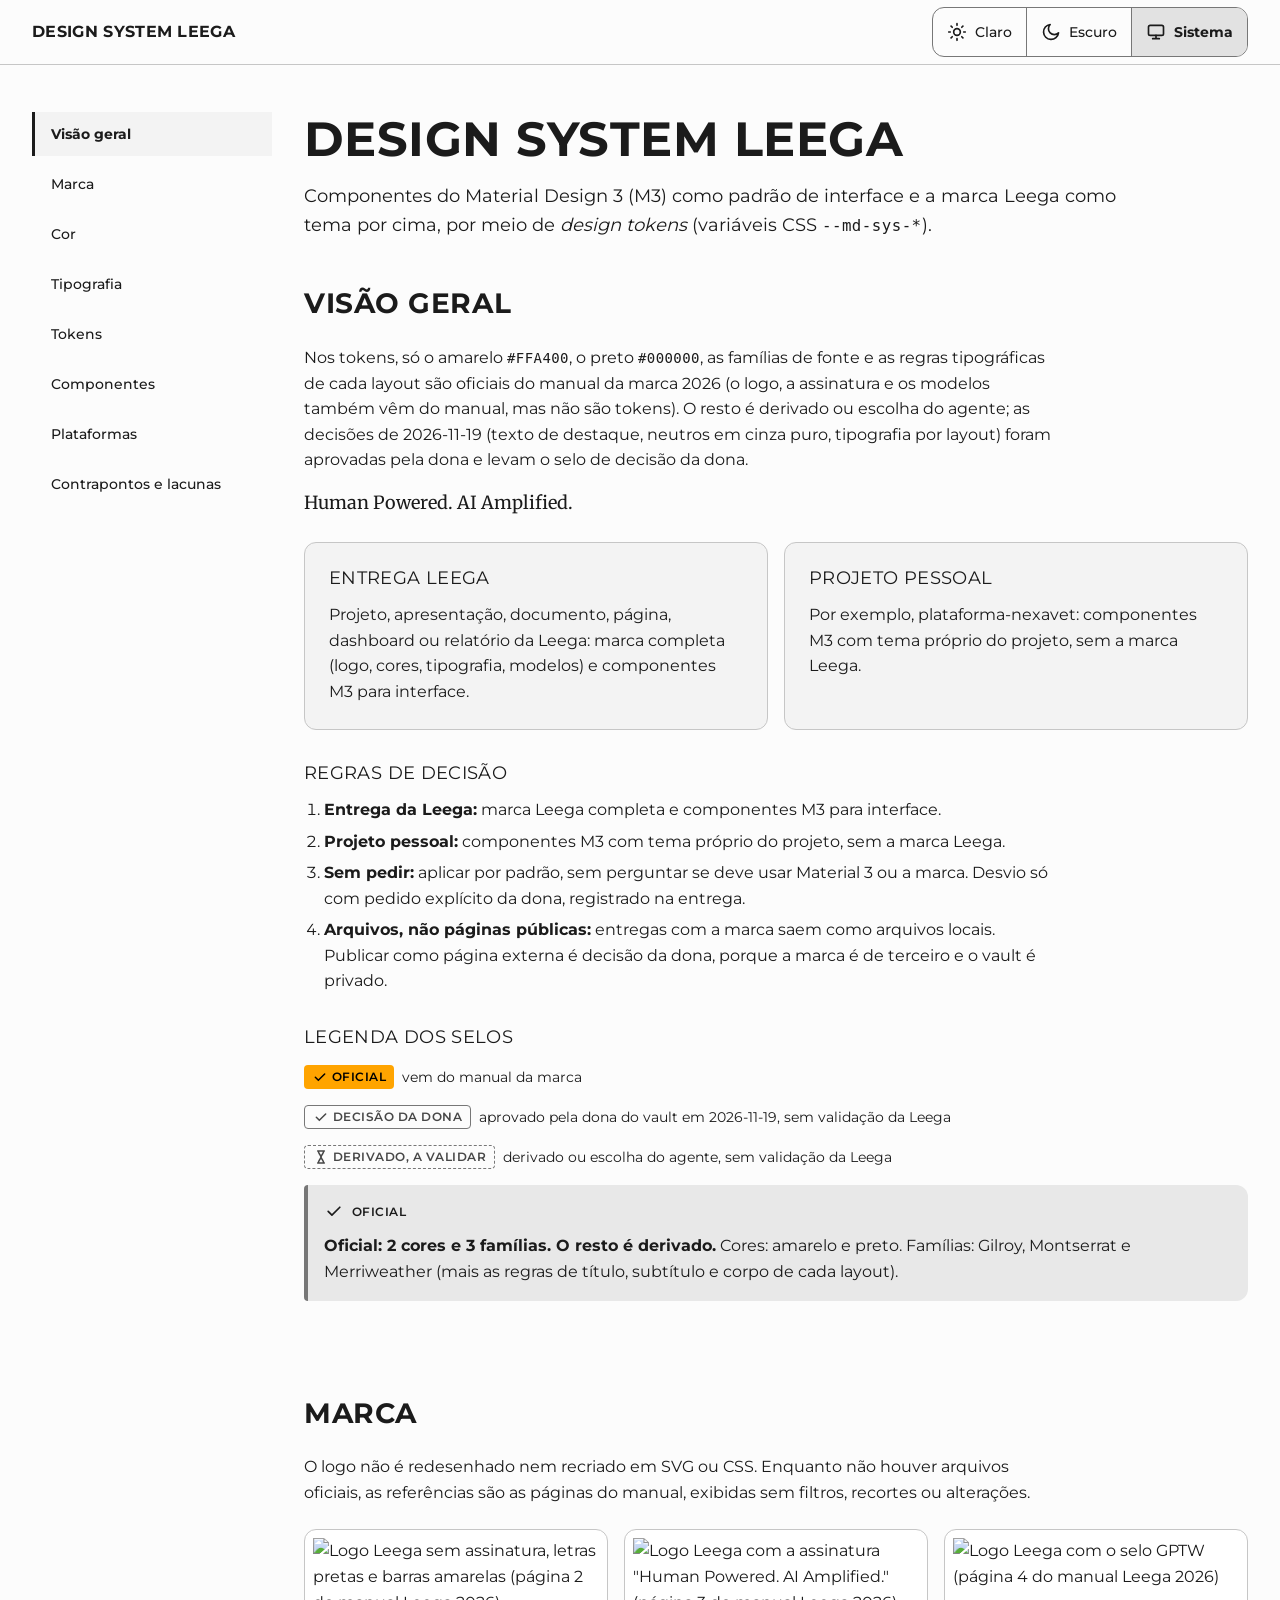
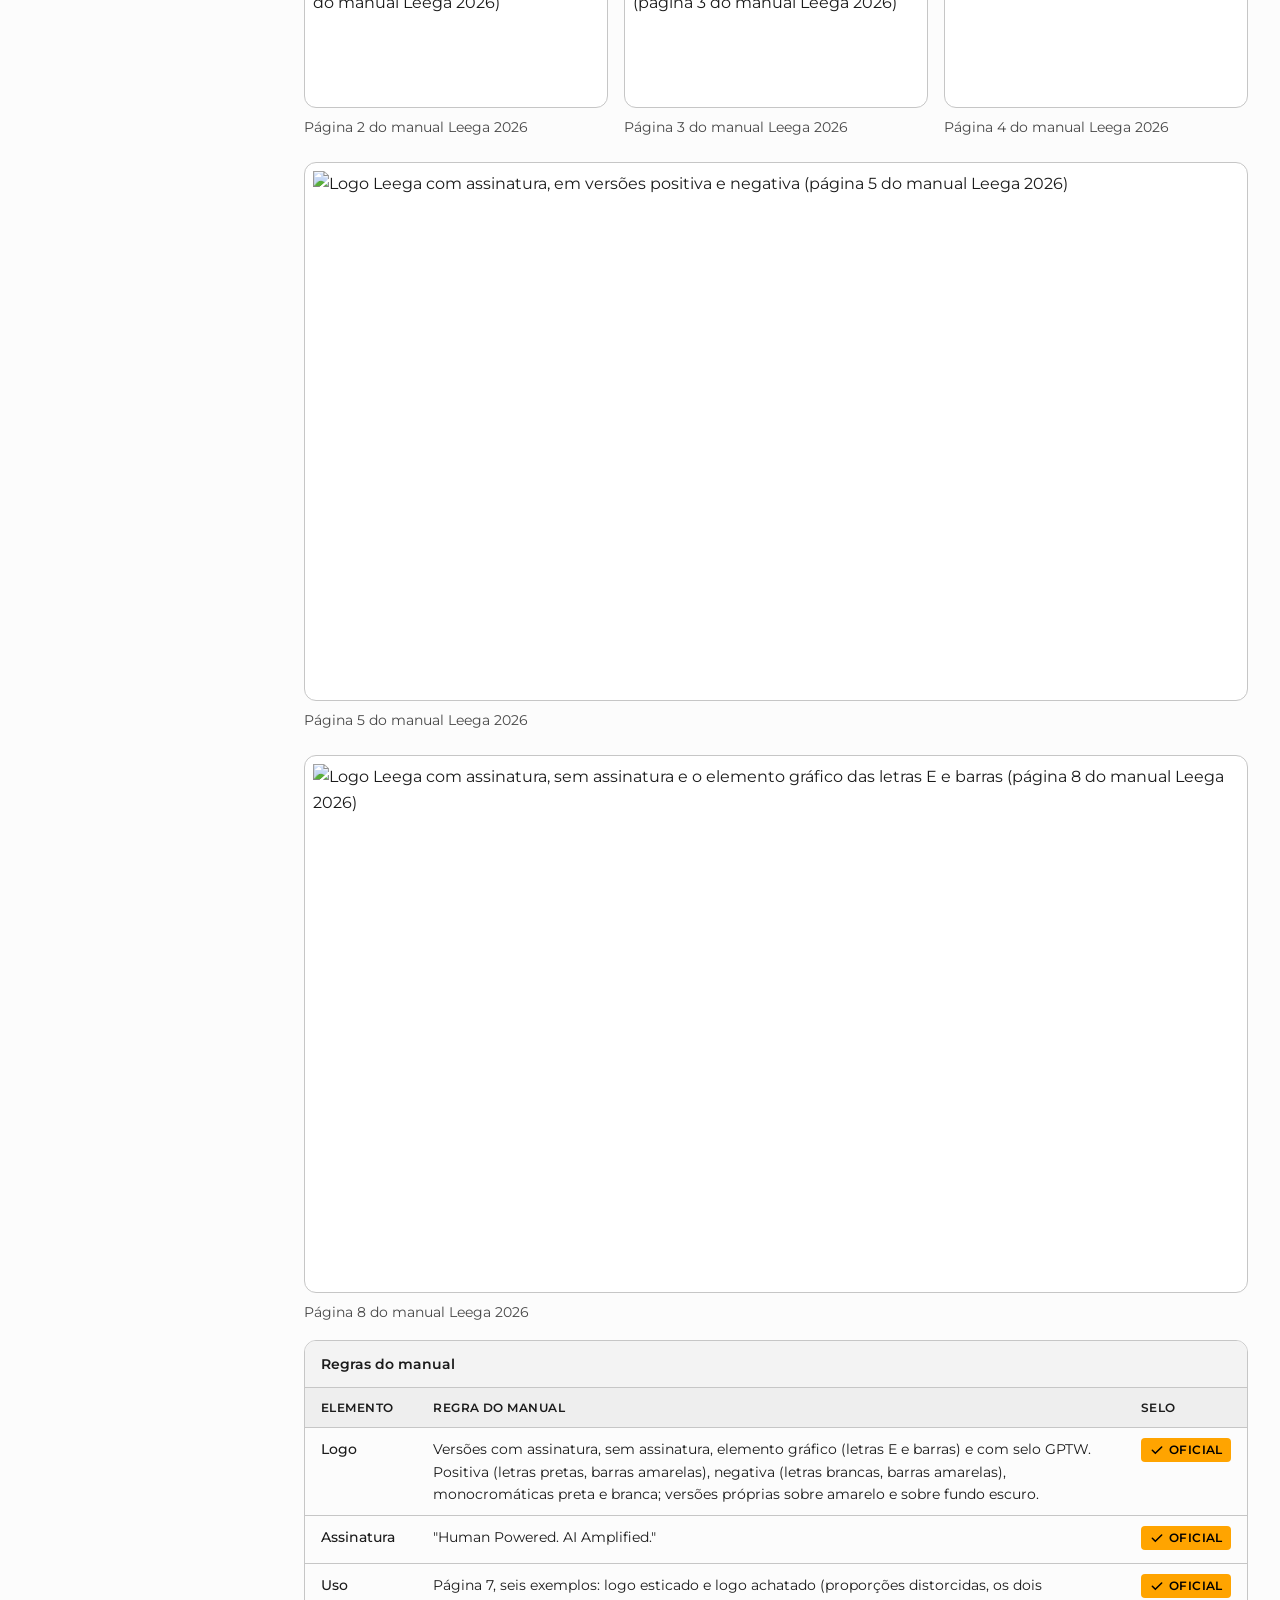
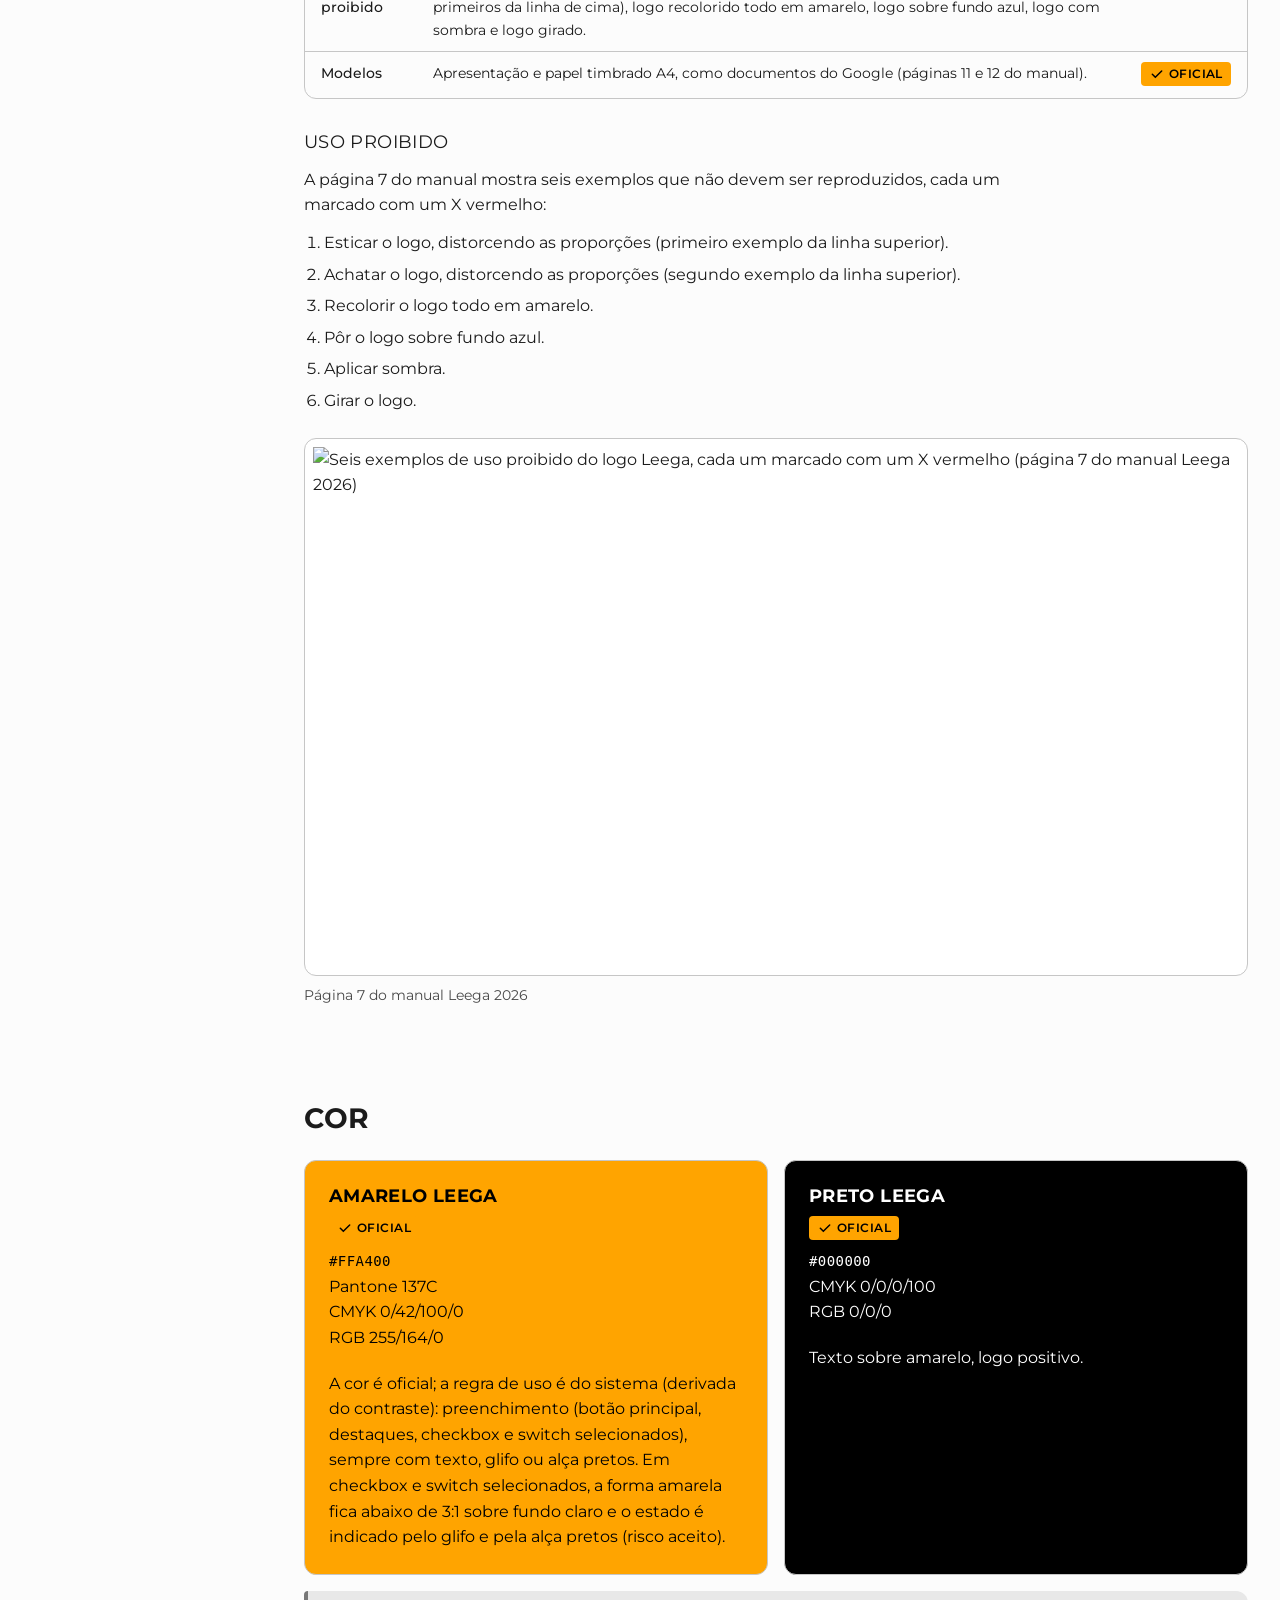
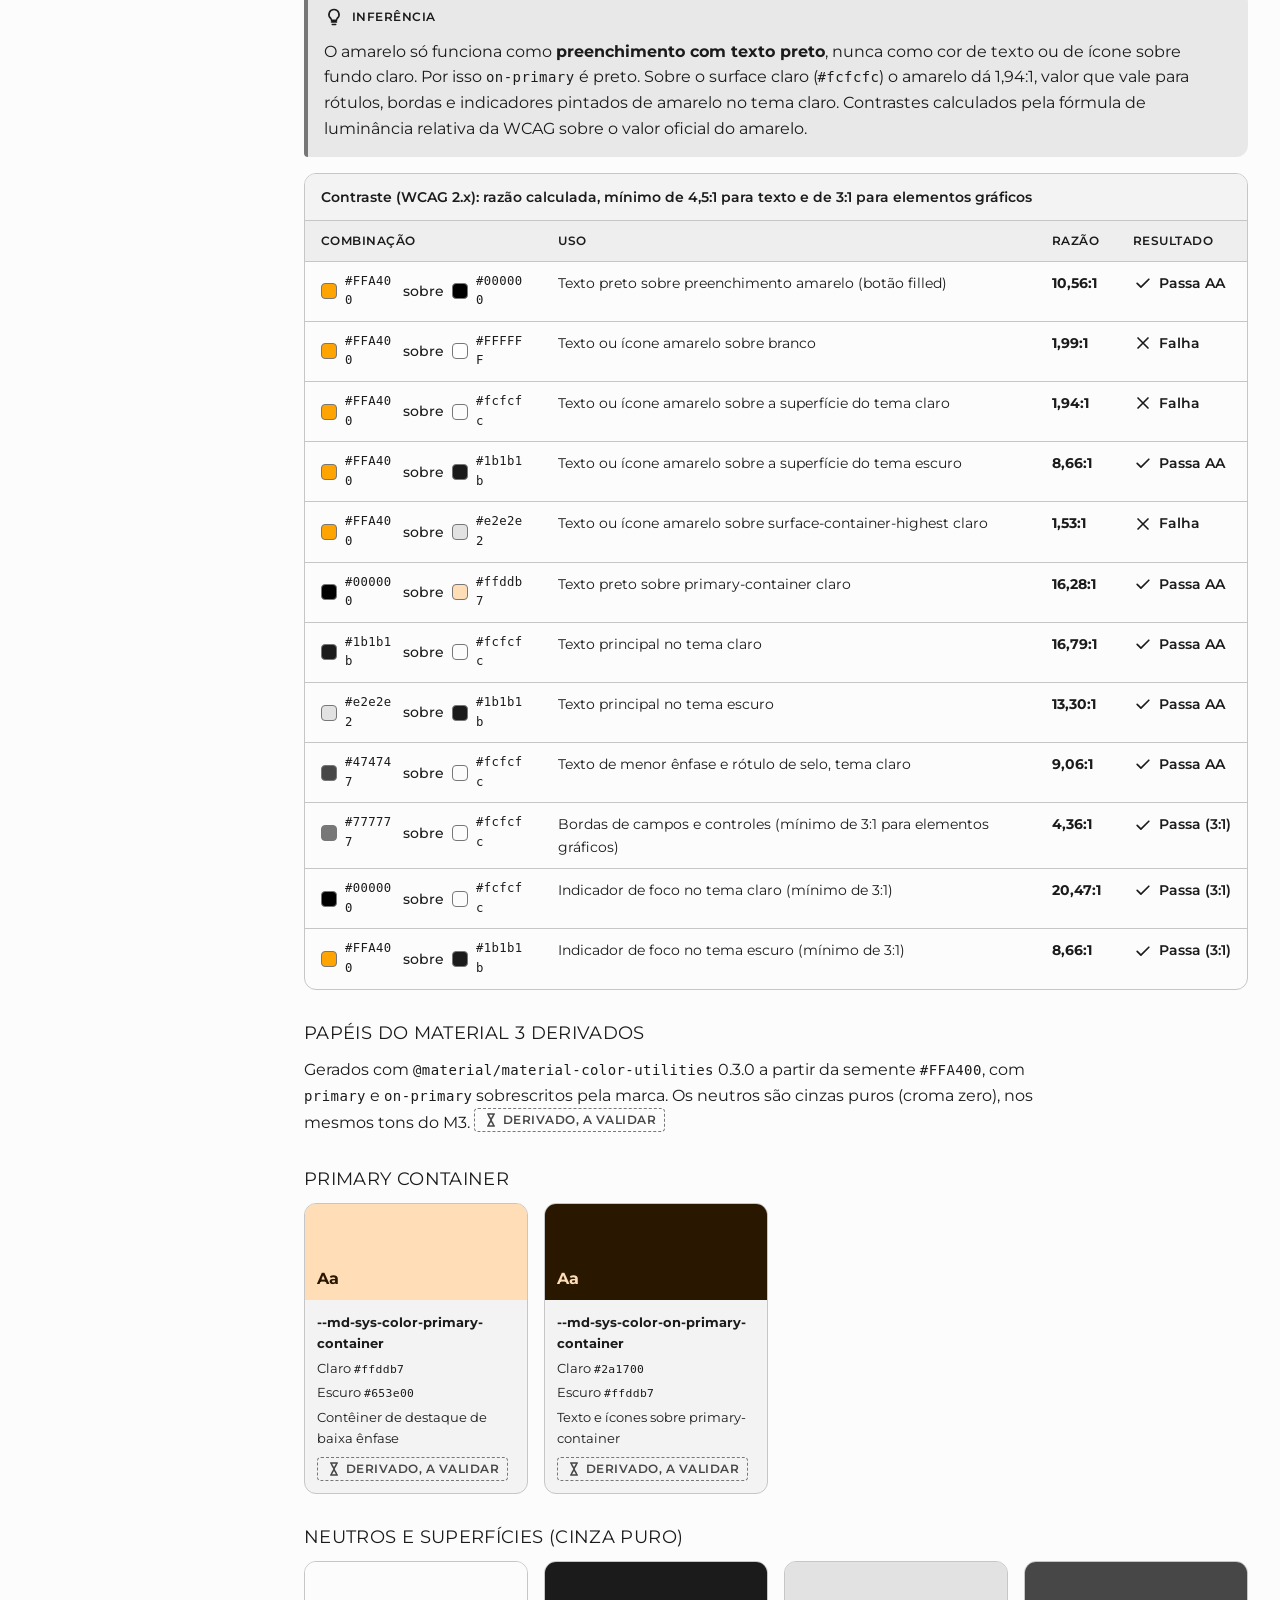
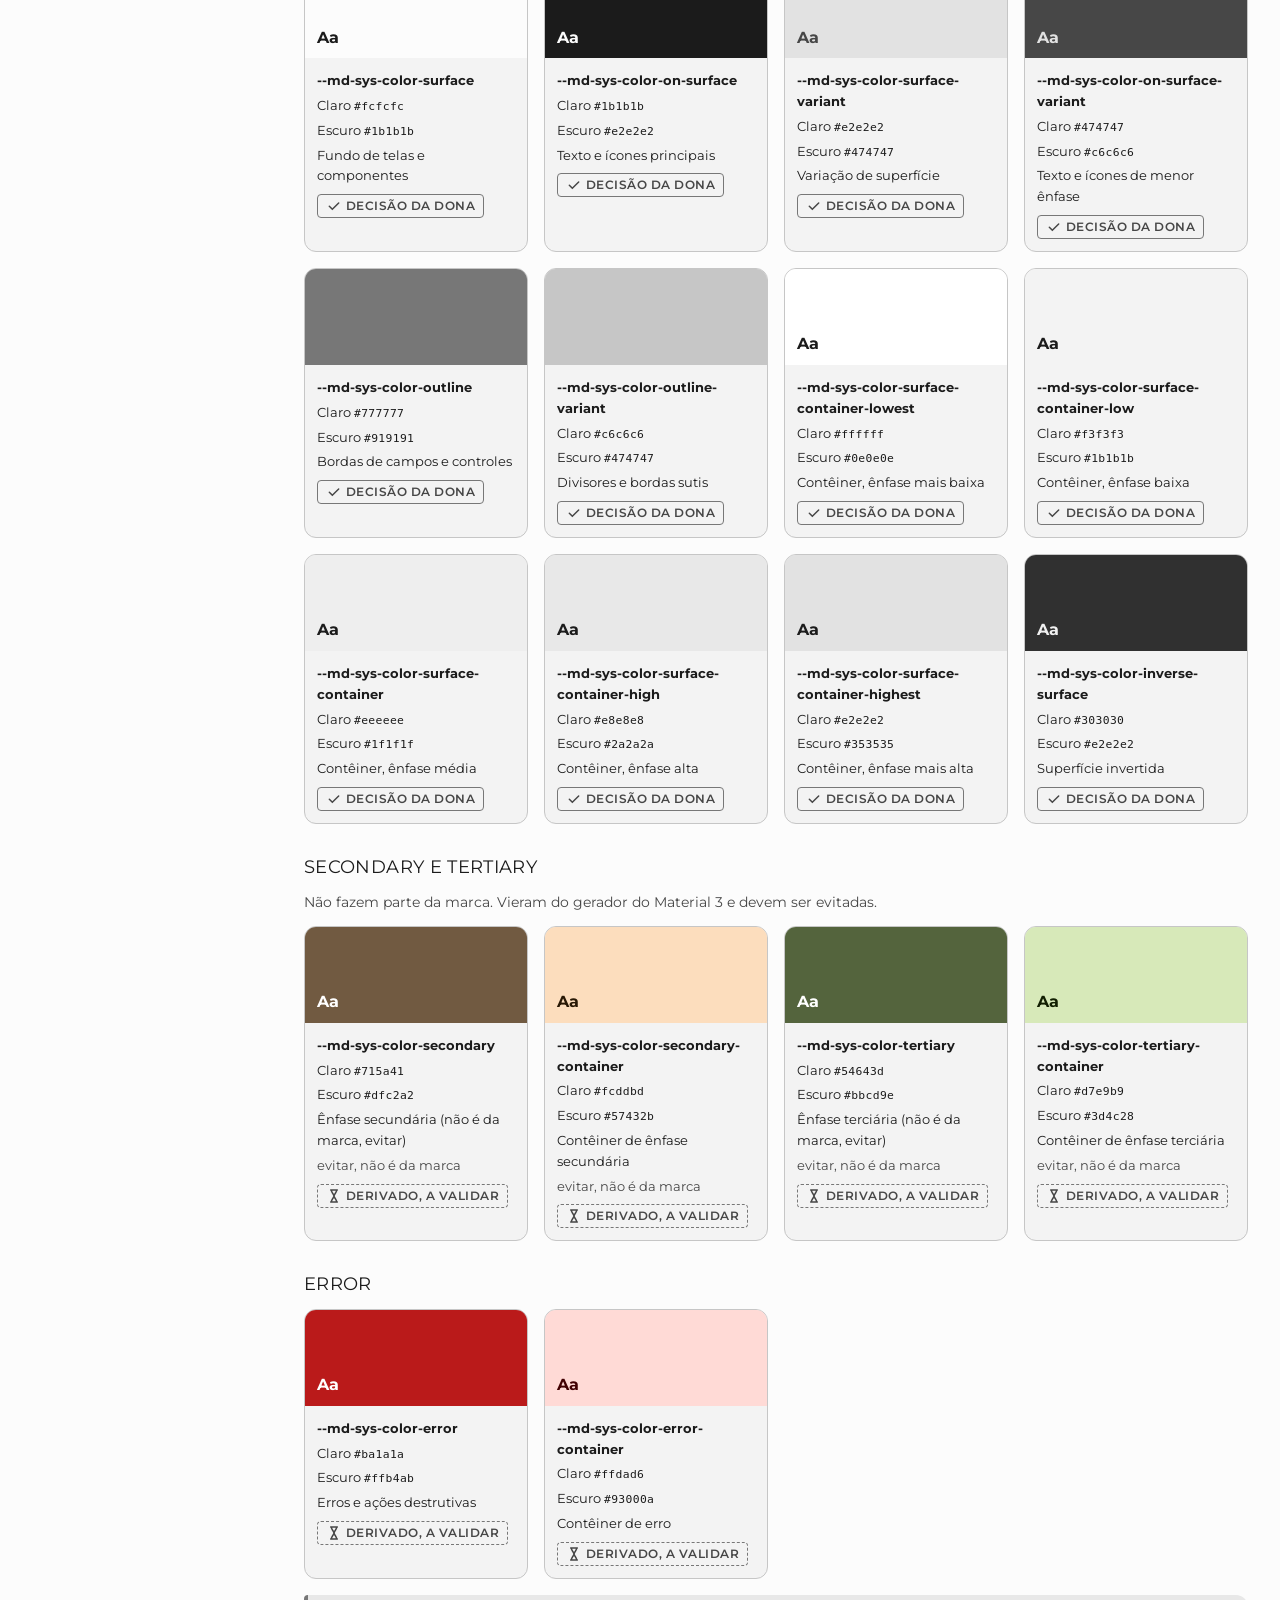
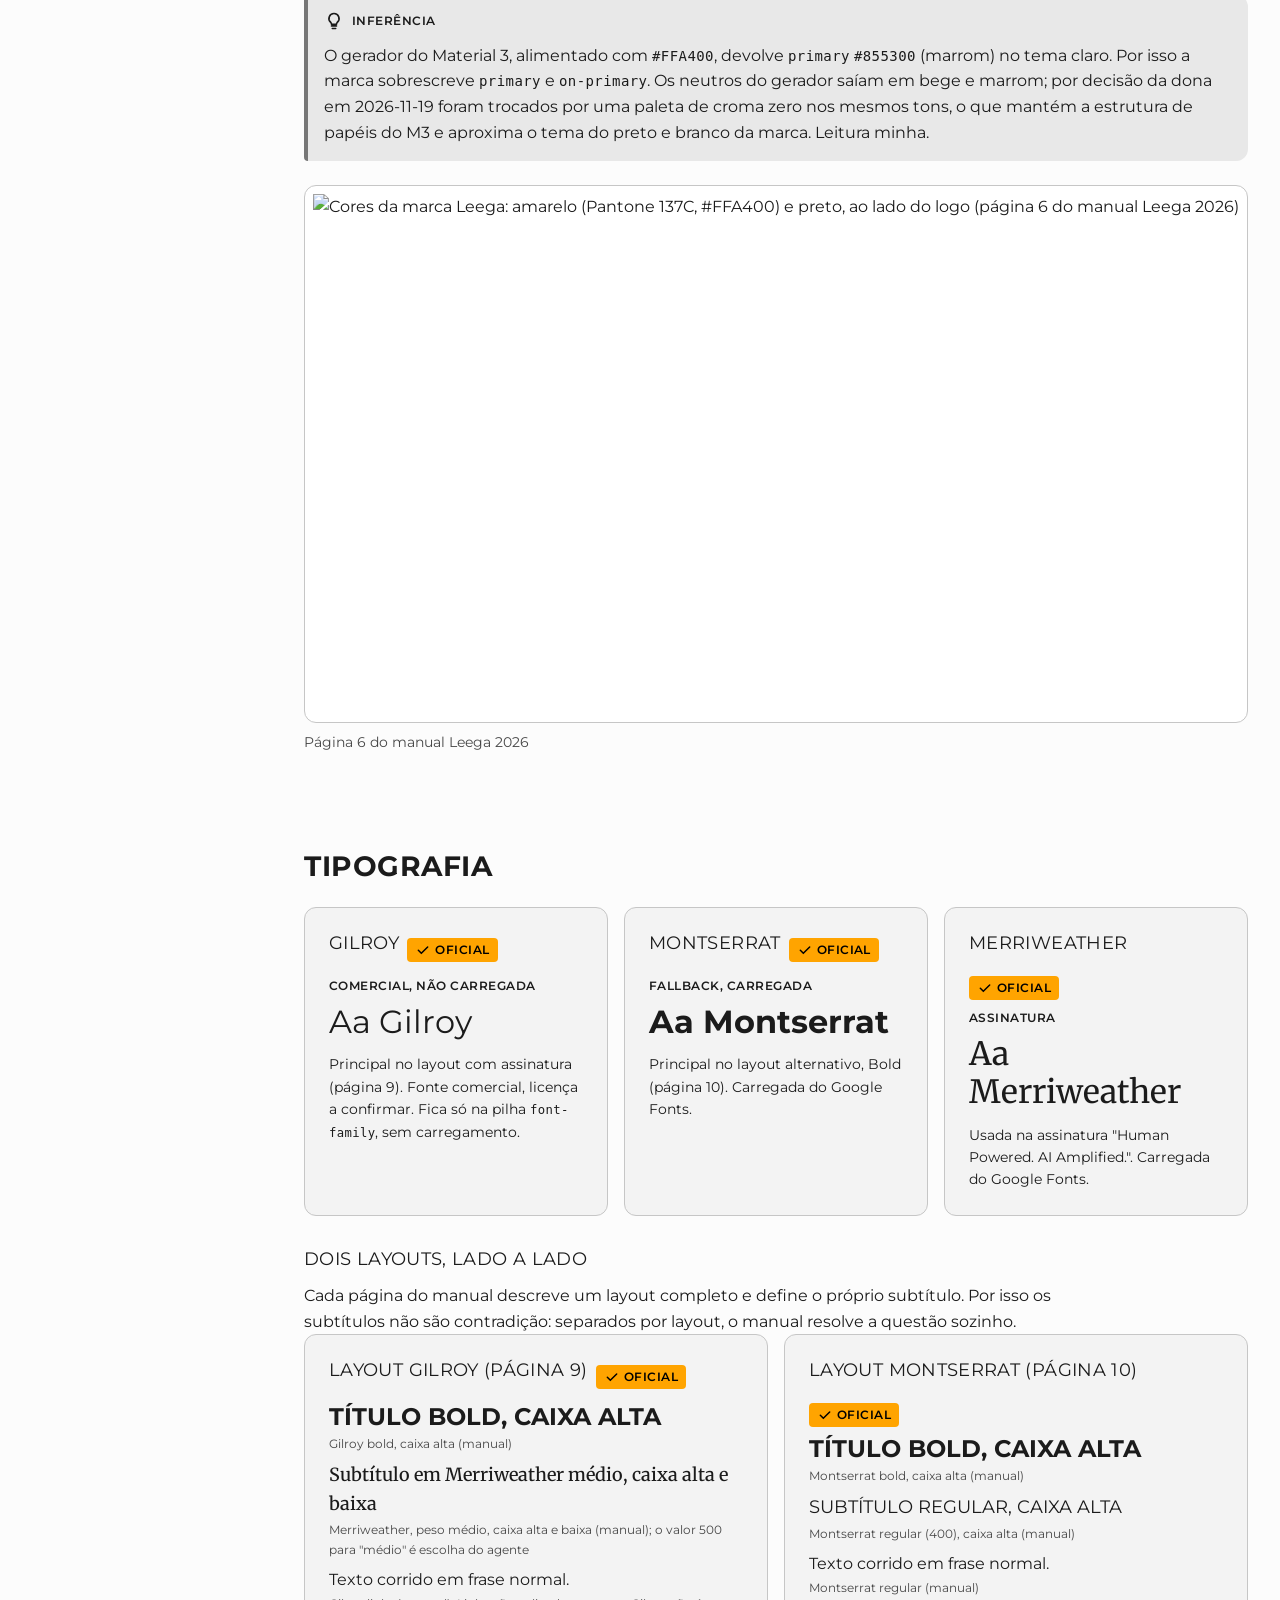
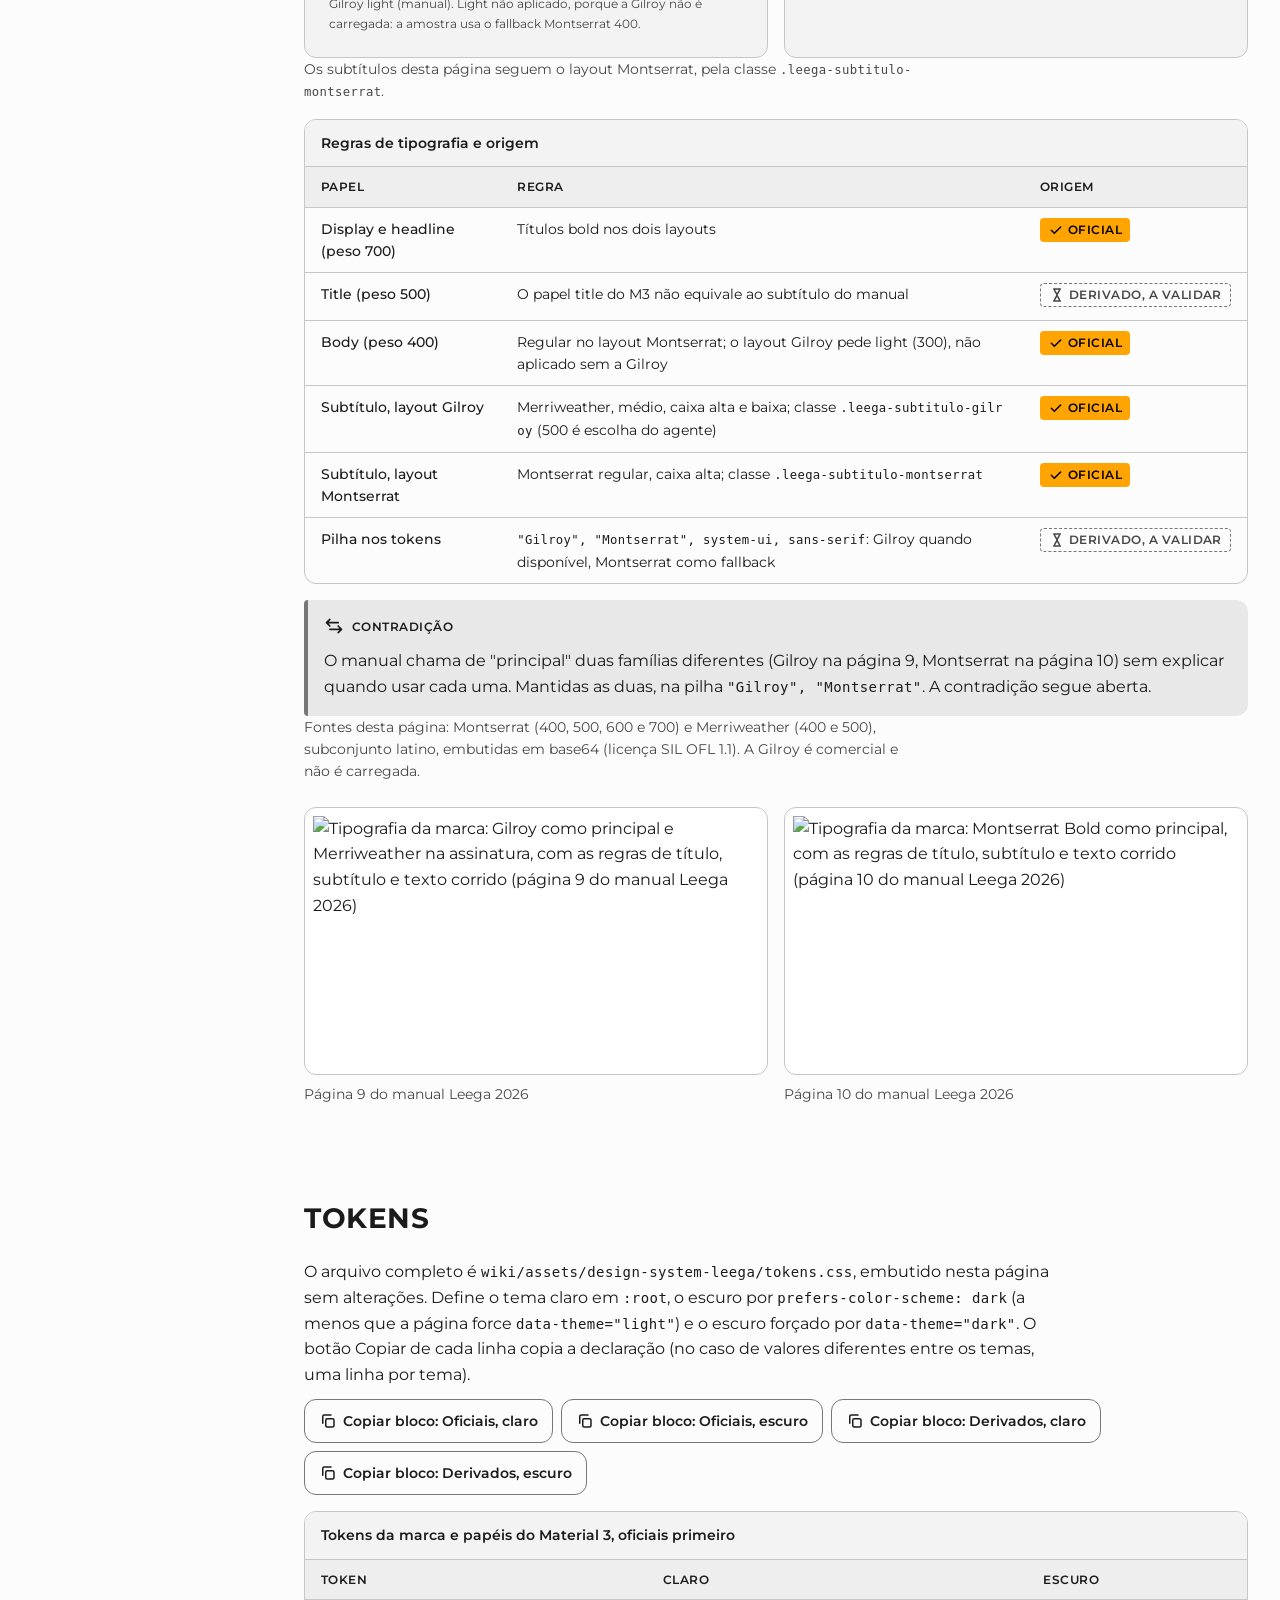
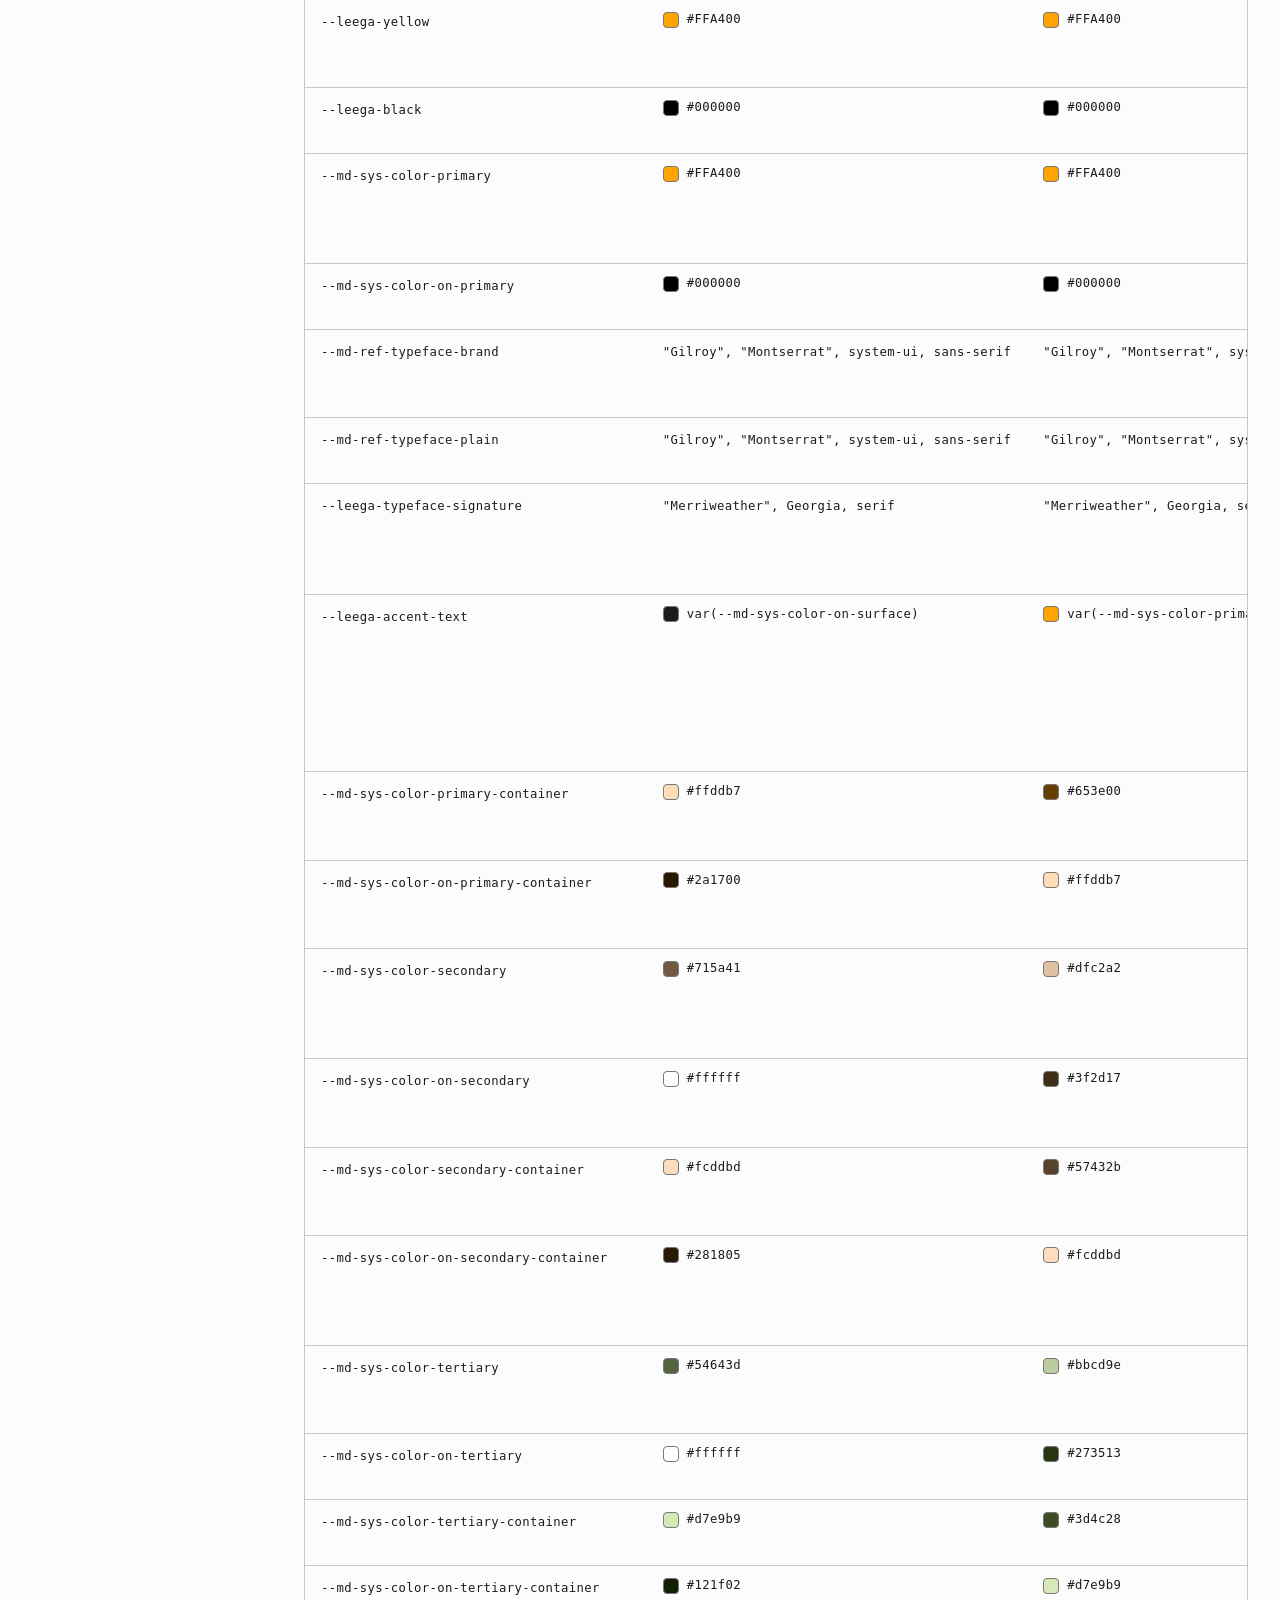
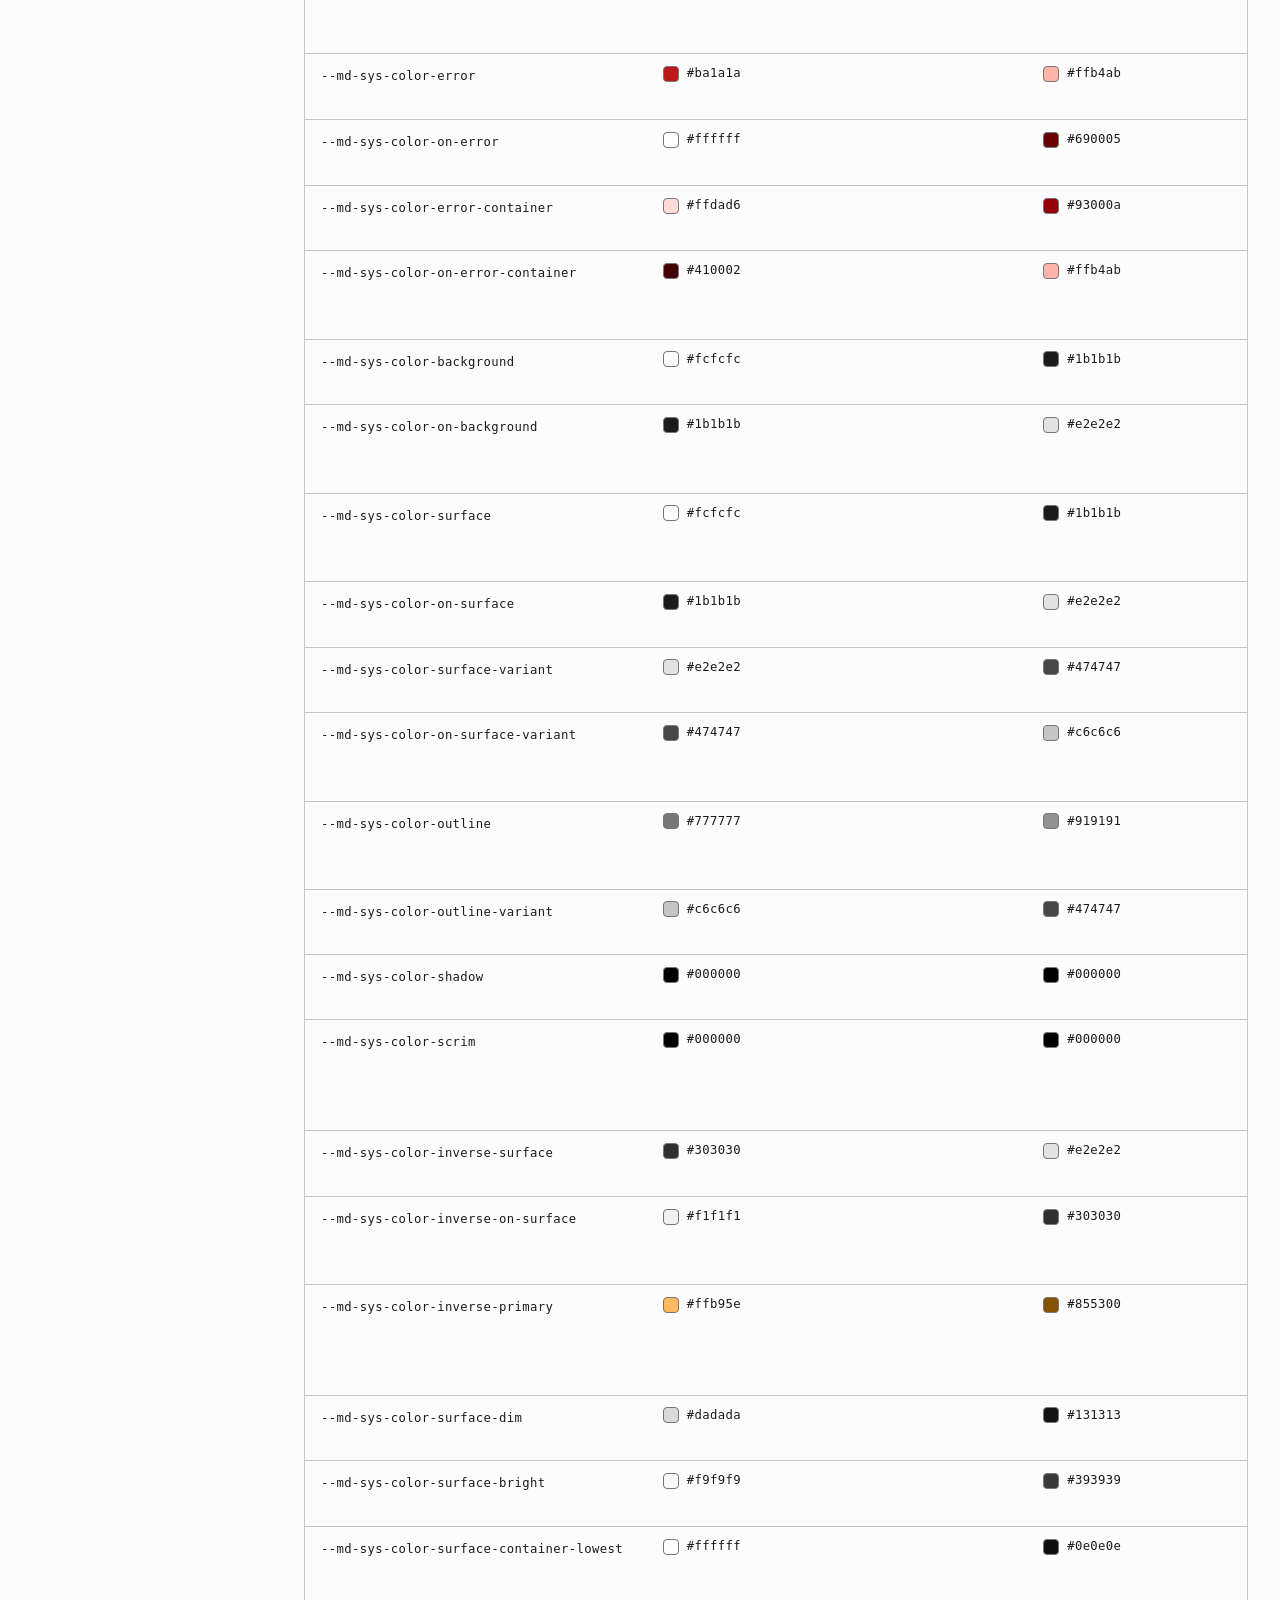
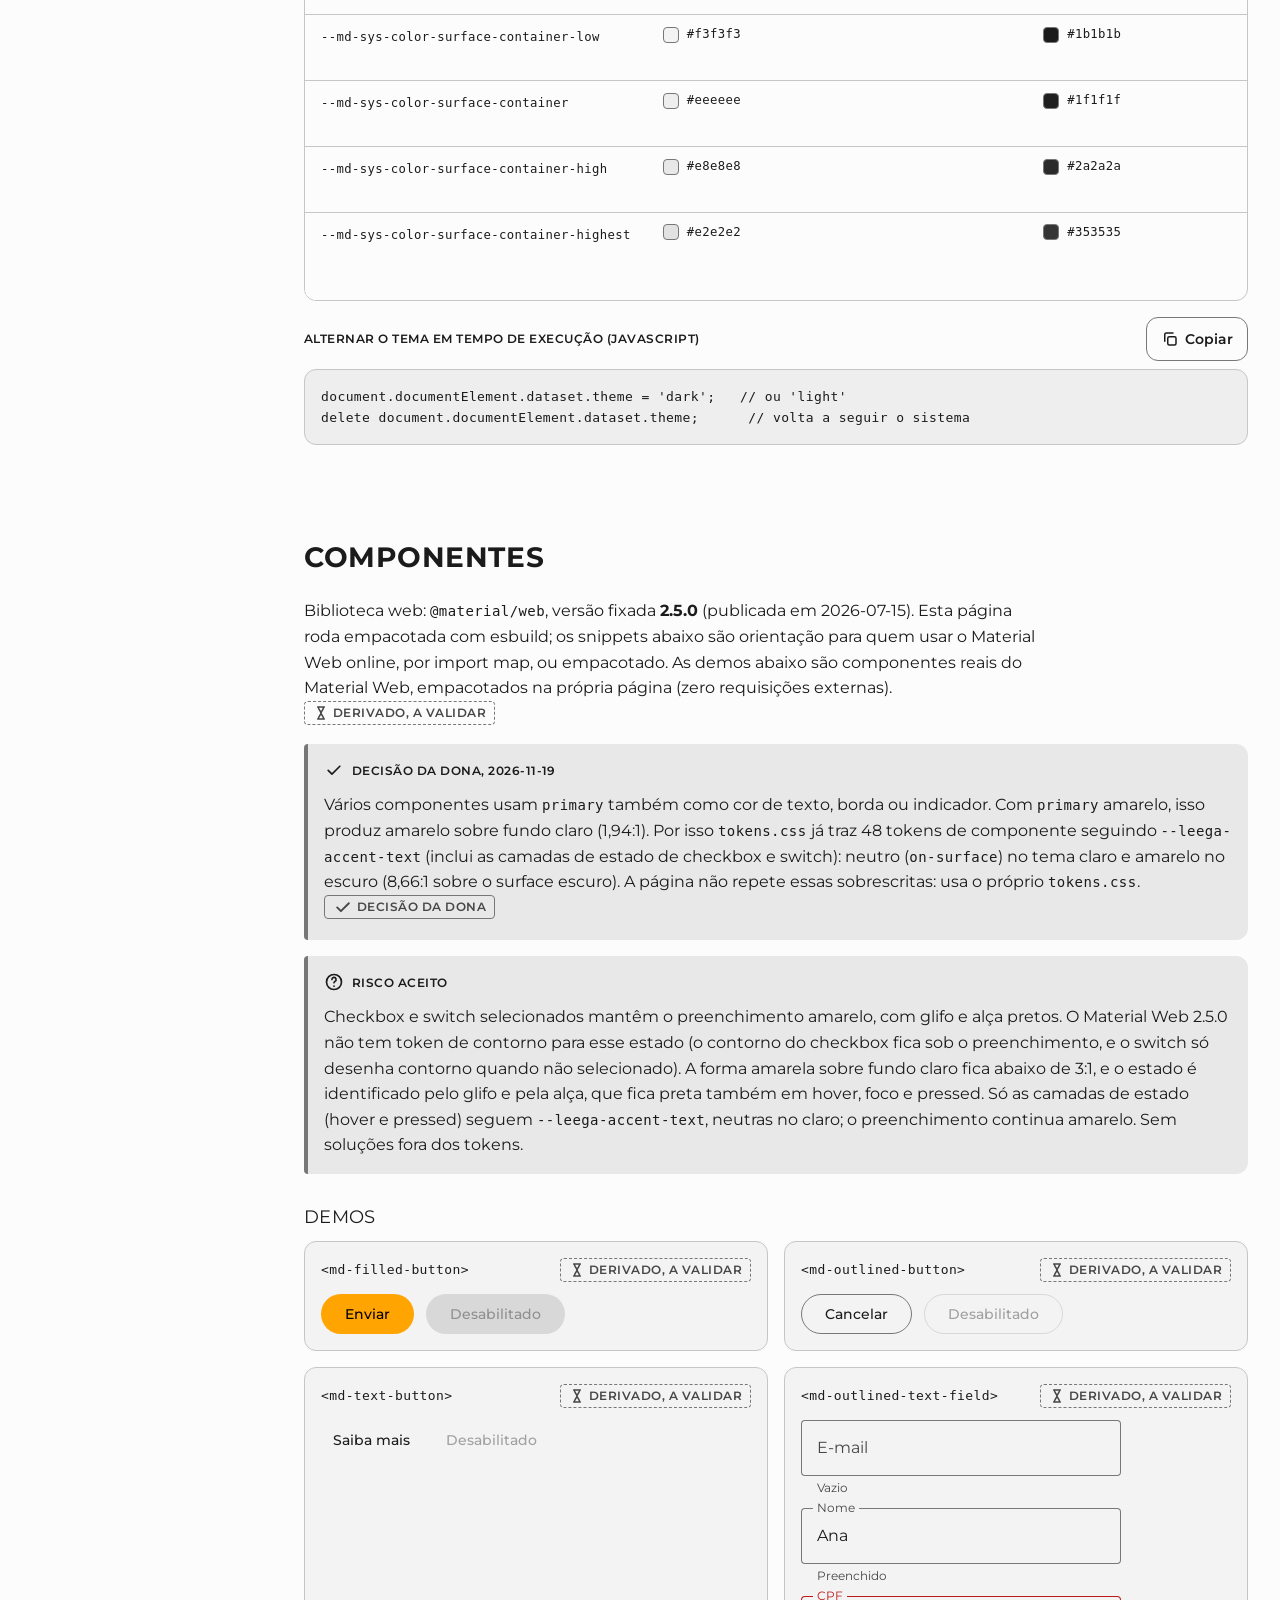
==== artefatos/design-system-leega/index.html @ 7aab1288 "publicar: design-system-leega 2026.11.19 Co-Authored-By: Claude Opus 5.5 <noreply@anthropic.com>" ====
<!doctype html>
<html lang="pt-BR">
<head>
<meta charset="utf-8">
<meta name="viewport" content="width=device-width, initial-scale=1">
<meta name="color-scheme" content="light dark">
<meta name="robots" content="noindex">
<title>Design system Leega</title>
<meta name="description" content="Marca Leega (manual 2026) como tema sobre componentes Material Design 3 via Material Web: regras, cores, tipografia, tokens e componentes.">
<script>
  document.documentElement.classList.add('js');
  try { var t = localStorage.getItem('leega-theme'); if (t === 'light' || t === 'dark') document.documentElement.setAttribute('data-theme', t); } catch (e) {}
</script>
<!--
  Página 100% offline: sem requisições externas. Componentes: @material/web 2.5.0 (Apache-2.0) e lit 3.3.3 (BSD-3-Clause), empacotados com esbuild 0.28.2.
  Fontes embutidas (subconjunto latino, woff2), licença SIL Open Font License 1.1 (https://openfontlicense.org):
  Montserrat (@fontsource/montserrat 5.3.0): Copyright 2011 The Montserrat Project Authors (https://github.com/JulietaUla/Montserrat).
  Merriweather (@fontsource/merriweather 5.3.0): Copyright 2024 The Merriweather Project Authors (https://github.com/EbenSorkin/Merriweather4), Reserved Font Name "Merriweather".
  A Gilroy (comercial) não é carregada.
-->
<style id="leega-fonts">
@font-face{font-family:"Montserrat";font-style:normal;font-weight:400;font-display:swap;src:url([data-uri]) format("woff2");unicode-range:U+0000-00FF,U+0131,U+0152-0153,U+02BB-02BC,U+02C6,U+02DA,U+02DC,U+0304,U+0308,U+0329,U+2000-206F,U+20AC,U+2122,U+2191,U+2193,U+2212,U+2215,U+FEFF,U+FFFD}
@font-face{font-family:"Montserrat";font-style:normal;font-weight:500;font-display:swap;src:url([data-uri]) format("woff2");unicode-range:U+0000-00FF,U+0131,U+0152-0153,U+02BB-02BC,U+02C6,U+02DA,U+02DC,U+0304,U+0308,U+0329,U+2000-206F,U+20AC,U+2122,U+2191,U+2193,U+2212,U+2215,U+FEFF,U+FFFD}
@font-face{font-family:"Montserrat";font-style:normal;font-weight:600;font-display:swap;src:url([data-uri]) format("woff2");unicode-range:U+0000-00FF,U+0131,U+0152-0153,U+02BB-02BC,U+02C6,U+02DA,U+02DC,U+0304,U+0308,U+0329,U+2000-206F,U+20AC,U+2122,U+2191,U+2193,U+2212,U+2215,U+FEFF,U+FFFD}
@font-face{font-family:"Montserrat";font-style:normal;font-weight:700;font-display:swap;src:url([data-uri]) format("woff2");unicode-range:U+0000-00FF,U+0131,U+0152-0153,U+02BB-02BC,U+02C6,U+02DA,U+02DC,U+0304,U+0308,U+0329,U+2000-206F,U+20AC,U+2122,U+2191,U+2193,U+2212,U+2215,U+FEFF,U+FFFD}
@font-face{font-family:"Merriweather";font-style:normal;font-weight:400;font-display:swap;src:url([data-uri]) format("woff2");unicode-range:U+0000-00FF,U+0131,U+0152-0153,U+02BB-02BC,U+02C6,U+02DA,U+02DC,U+0304,U+0308,U+0329,U+2000-206F,U+20AC,U+2122,U+2191,U+2193,U+2212,U+2215,U+FEFF,U+FFFD}
@font-face{font-family:"Merriweather";font-style:normal;font-weight:500;font-display:swap;src:url([data-uri]) format("woff2");unicode-range:U+0000-00FF,U+0131,U+0152-0153,U+02BB-02BC,U+02C6,U+02DA,U+02DC,U+0304,U+0308,U+0329,U+2000-206F,U+20AC,U+2122,U+2191,U+2193,U+2212,U+2215,U+FEFF,U+FFFD}
</style>
<style id="leega-tokens">
/*
 * Design system Leega, tokens CSS. Gerado por tools/design-system-leega/gerar-tokens.mjs; não editar à mão.
 * Fonte da marca: manual Leega 2026 (amarelo #FFA400, preto #000000, Gilroy, Montserrat, Merriweather).
 * Oficiais do manual: --leega-yellow, --leega-black, as famílias tipográficas e as regras de título,
 * subtítulo e corpo de cada layout (ver classes no fim).
 * Derivado pelo agente: demais papéis de cor do Material Design 3, gerados de #FFA400 com
 * @material/material-color-utilities 0.3.0, com primary e on-primary sobrescritos pela marca.
 * Neutros em cinza puro (croma zero), nos mesmos tons do M3 (decisão da dona, 2026-11-19).
 * Contraste: #FFA400 sobre #000000 = 10,56:1; sobre #FFFFFF = 1,99:1;
 * sobre o surface claro #fcfcfc = 1,94:1. Por isso on-primary é preto e o amarelo
 * nunca é texto, ícone, borda ou indicador no tema claro (ver --leega-accent-text).
 * Limitação aceita: checkbox e switch selecionados não têm token de contorno no Material Web 2.5.0;
 * a forma amarela sobre fundo claro fica abaixo de 3:1 e o estado é identificado pelo glifo e pela alça pretos.
 * As camadas de estado de checkbox e switch seguem o acento neutro no claro; só o preenchimento selecionado segue amarelo.
 * Funciona com Material Web (@material/web) e qualquer CSS que use --md-sys-*.
 * Não incluído por falta de definição no manual: forma (raio de cantos) e elevação.
 */

:root {
  /* Marca (oficial) */
  --leega-yellow: #FFA400;
  --leega-black: #000000;

  /* Tipografia (famílias oficiais; Gilroy é fonte comercial, ver licença) */
  --md-ref-typeface-brand: "Gilroy", "Montserrat", system-ui, sans-serif;
  --md-ref-typeface-plain: "Gilroy", "Montserrat", system-ui, sans-serif;
  --leega-typeface-signature: "Merriweather", Georgia, serif;

  /* Pesos do M3: display e headline 700 (manual, títulos bold); title 500 (escolha do agente);
     body 400 (manual no layout Montserrat; o layout Gilroy pede light, não aplicado sem a Gilroy) */
  --md-sys-typescale-display-large-weight: 700;
  --md-sys-typescale-display-medium-weight: 700;
  --md-sys-typescale-display-small-weight: 700;
  --md-sys-typescale-headline-large-weight: 700;
  --md-sys-typescale-headline-medium-weight: 700;
  --md-sys-typescale-headline-small-weight: 700;
  --md-sys-typescale-title-large-weight: 500;
  --md-sys-typescale-title-medium-weight: 500;
  --md-sys-typescale-title-small-weight: 500;
  --md-sys-typescale-body-large-weight: 400;
  --md-sys-typescale-body-medium-weight: 400;
  --md-sys-typescale-body-small-weight: 400;

  /* Cores, tema claro */
  --md-sys-color-primary: #FFA400;
  --md-sys-color-on-primary: #000000;
  --md-sys-color-primary-container: #ffddb7;
  --md-sys-color-on-primary-container: #2a1700;
  --md-sys-color-secondary: #715a41;
  --md-sys-color-on-secondary: #ffffff;
  --md-sys-color-secondary-container: #fcddbd;
  --md-sys-color-on-secondary-container: #281805;
  --md-sys-color-tertiary: #54643d;
  --md-sys-color-on-tertiary: #ffffff;
  --md-sys-color-tertiary-container: #d7e9b9;
  --md-sys-color-on-tertiary-container: #121f02;
  --md-sys-color-error: #ba1a1a;
  --md-sys-color-on-error: #ffffff;
  --md-sys-color-error-container: #ffdad6;
  --md-sys-color-on-error-container: #410002;
  --md-sys-color-background: #fcfcfc;
  --md-sys-color-on-background: #1b1b1b;
  --md-sys-color-surface: #fcfcfc;
  --md-sys-color-on-surface: #1b1b1b;
  --md-sys-color-surface-variant: #e2e2e2;
  --md-sys-color-on-surface-variant: #474747;
  --md-sys-color-outline: #777777;
  --md-sys-color-outline-variant: #c6c6c6;
  --md-sys-color-shadow: #000000;
  --md-sys-color-scrim: #000000;
  --md-sys-color-inverse-surface: #303030;
  --md-sys-color-inverse-on-surface: #f1f1f1;
  --md-sys-color-inverse-primary: #ffb95e;
  --md-sys-color-surface-dim: #dadada;
  --md-sys-color-surface-bright: #f9f9f9;
  --md-sys-color-surface-container-lowest: #ffffff;
  --md-sys-color-surface-container-low: #f3f3f3;
  --md-sys-color-surface-container: #eeeeee;
  --md-sys-color-surface-container-high: #e8e8e8;
  --md-sys-color-surface-container-highest: #e2e2e2;

  /* Acento de texto: neutro no claro (o amarelo sobre #fcfcfc daria 1,94:1) */
  --leega-accent-text: var(--md-sys-color-on-surface);
}

/* Tema escuro pelo sistema, a menos que a página force o claro */
@media (prefers-color-scheme: dark) {
  :root:not([data-theme="light"]) {
    --md-sys-color-primary: #FFA400;
    --md-sys-color-on-primary: #000000;
    --md-sys-color-primary-container: #653e00;
    --md-sys-color-on-primary-container: #ffddb7;
    --md-sys-color-secondary: #dfc2a2;
    --md-sys-color-on-secondary: #3f2d17;
    --md-sys-color-secondary-container: #57432b;
    --md-sys-color-on-secondary-container: #fcddbd;
    --md-sys-color-tertiary: #bbcd9e;
    --md-sys-color-on-tertiary: #273513;
    --md-sys-color-tertiary-container: #3d4c28;
    --md-sys-color-on-tertiary-container: #d7e9b9;
    --md-sys-color-error: #ffb4ab;
    --md-sys-color-on-error: #690005;
    --md-sys-color-error-container: #93000a;
    --md-sys-color-on-error-container: #ffb4ab;
    --md-sys-color-background: #1b1b1b;
    --md-sys-color-on-background: #e2e2e2;
    --md-sys-color-surface: #1b1b1b;
    --md-sys-color-on-surface: #e2e2e2;
    --md-sys-color-surface-variant: #474747;
    --md-sys-color-on-surface-variant: #c6c6c6;
    --md-sys-color-outline: #919191;
    --md-sys-color-outline-variant: #474747;
    --md-sys-color-shadow: #000000;
    --md-sys-color-scrim: #000000;
    --md-sys-color-inverse-surface: #e2e2e2;
    --md-sys-color-inverse-on-surface: #303030;
    --md-sys-color-inverse-primary: #855300;
    --md-sys-color-surface-dim: #131313;
    --md-sys-color-surface-bright: #393939;
    --md-sys-color-surface-container-lowest: #0e0e0e;
    --md-sys-color-surface-container-low: #1b1b1b;
    --md-sys-color-surface-container: #1f1f1f;
    --md-sys-color-surface-container-high: #2a2a2a;
    --md-sys-color-surface-container-highest: #353535;
    --leega-accent-text: var(--md-sys-color-primary);
  }
}

/* Tema escuro forçado pela página */
:root[data-theme="dark"] {
  --md-sys-color-primary: #FFA400;
  --md-sys-color-on-primary: #000000;
  --md-sys-color-primary-container: #653e00;
  --md-sys-color-on-primary-container: #ffddb7;
  --md-sys-color-secondary: #dfc2a2;
  --md-sys-color-on-secondary: #3f2d17;
  --md-sys-color-secondary-container: #57432b;
  --md-sys-color-on-secondary-container: #fcddbd;
  --md-sys-color-tertiary: #bbcd9e;
  --md-sys-color-on-tertiary: #273513;
  --md-sys-color-tertiary-container: #3d4c28;
  --md-sys-color-on-tertiary-container: #d7e9b9;
  --md-sys-color-error: #ffb4ab;
  --md-sys-color-on-error: #690005;
  --md-sys-color-error-container: #93000a;
  --md-sys-color-on-error-container: #ffb4ab;
  --md-sys-color-background: #1b1b1b;
  --md-sys-color-on-background: #e2e2e2;
  --md-sys-color-surface: #1b1b1b;
  --md-sys-color-on-surface: #e2e2e2;
  --md-sys-color-surface-variant: #474747;
  --md-sys-color-on-surface-variant: #c6c6c6;
  --md-sys-color-outline: #919191;
  --md-sys-color-outline-variant: #474747;
  --md-sys-color-shadow: #000000;
  --md-sys-color-scrim: #000000;
  --md-sys-color-inverse-surface: #e2e2e2;
  --md-sys-color-inverse-on-surface: #303030;
  --md-sys-color-inverse-primary: #855300;
  --md-sys-color-surface-dim: #131313;
  --md-sys-color-surface-bright: #393939;
  --md-sys-color-surface-container-lowest: #0e0e0e;
  --md-sys-color-surface-container-low: #1b1b1b;
  --md-sys-color-surface-container: #1f1f1f;
  --md-sys-color-surface-container-high: #2a2a2a;
  --md-sys-color-surface-container-highest: #353535;
  --leega-accent-text: var(--md-sys-color-primary);
}

/* Material Web 2.5.0: 48 tokens de componente que usam primary como texto, ícone, borda, indicador
   ou camada de estado passam a seguir --leega-accent-text (amarelo só no escuro, 8,66:1 sobre #1b1b1b) */
:root {
  --md-outlined-button-label-text-color: var(--leega-accent-text);
  --md-outlined-button-icon-color: var(--leega-accent-text);
  --md-outlined-button-hover-label-text-color: var(--leega-accent-text);
  --md-outlined-button-hover-icon-color: var(--leega-accent-text);
  --md-outlined-button-focus-label-text-color: var(--leega-accent-text);
  --md-outlined-button-focus-icon-color: var(--leega-accent-text);
  --md-outlined-button-pressed-label-text-color: var(--leega-accent-text);
  --md-outlined-button-pressed-icon-color: var(--leega-accent-text);
  --md-outlined-button-hover-state-layer-color: var(--leega-accent-text);
  --md-outlined-button-pressed-state-layer-color: var(--leega-accent-text);
  --md-text-button-label-text-color: var(--leega-accent-text);
  --md-text-button-icon-color: var(--leega-accent-text);
  --md-text-button-hover-label-text-color: var(--leega-accent-text);
  --md-text-button-hover-icon-color: var(--leega-accent-text);
  --md-text-button-focus-label-text-color: var(--leega-accent-text);
  --md-text-button-focus-icon-color: var(--leega-accent-text);
  --md-text-button-pressed-label-text-color: var(--leega-accent-text);
  --md-text-button-pressed-icon-color: var(--leega-accent-text);
  --md-text-button-hover-state-layer-color: var(--leega-accent-text);
  --md-text-button-pressed-state-layer-color: var(--leega-accent-text);
  --md-outlined-text-field-caret-color: var(--leega-accent-text);
  --md-outlined-text-field-focus-caret-color: var(--leega-accent-text);
  --md-outlined-text-field-focus-label-text-color: var(--leega-accent-text);
  --md-outlined-text-field-focus-outline-color: var(--leega-accent-text);
  --md-primary-tab-active-label-text-color: var(--leega-accent-text);
  --md-primary-tab-active-icon-color: var(--leega-accent-text);
  --md-primary-tab-active-indicator-color: var(--leega-accent-text);
  --md-primary-tab-active-hover-label-text-color: var(--leega-accent-text);
  --md-primary-tab-active-hover-icon-color: var(--leega-accent-text);
  --md-primary-tab-active-focus-label-text-color: var(--leega-accent-text);
  --md-primary-tab-active-focus-icon-color: var(--leega-accent-text);
  --md-primary-tab-active-pressed-label-text-color: var(--leega-accent-text);
  --md-primary-tab-active-pressed-icon-color: var(--leega-accent-text);
  --md-primary-tab-active-hover-state-layer-color: var(--leega-accent-text);
  --md-primary-tab-active-pressed-state-layer-color: var(--leega-accent-text);
  --md-primary-tab-pressed-state-layer-color: var(--leega-accent-text);
  --md-radio-selected-icon-color: var(--leega-accent-text);
  --md-radio-selected-hover-icon-color: var(--leega-accent-text);
  --md-radio-selected-focus-icon-color: var(--leega-accent-text);
  --md-radio-selected-pressed-icon-color: var(--leega-accent-text);
  --md-radio-selected-hover-state-layer-color: var(--leega-accent-text);
  --md-radio-pressed-state-layer-color: var(--leega-accent-text);
  --md-linear-progress-active-indicator-color: var(--leega-accent-text);
  --md-circular-progress-active-indicator-color: var(--leega-accent-text);
  --md-checkbox-pressed-state-layer-color: var(--leega-accent-text);
  --md-checkbox-selected-hover-state-layer-color: var(--leega-accent-text);
  --md-switch-selected-hover-state-layer-color: var(--leega-accent-text);
  --md-switch-selected-pressed-state-layer-color: var(--leega-accent-text);
}

/* Switch selecionado: a alça continua preta em hover, foco e pressed (o padrão cairia em primary-container);
   7 tokens, não são acento de texto */
:root {
  --md-switch-selected-hover-handle-color: var(--md-sys-color-on-primary);
  --md-switch-selected-focus-handle-color: var(--md-sys-color-on-primary);
  --md-switch-selected-pressed-handle-color: var(--md-sys-color-on-primary);
  --md-switch-selected-icon-color: var(--md-sys-color-primary);
  --md-switch-selected-hover-icon-color: var(--md-sys-color-primary);
  --md-switch-selected-focus-icon-color: var(--md-sys-color-primary);
  --md-switch-selected-pressed-icon-color: var(--md-sys-color-primary);
}

/* Títulos da marca em caixa alta (o manual manda, os tokens do M3 não cobrem) */
.leega-caps {
  text-transform: uppercase;
}

/* Subtítulos por layout (manual, páginas 9 e 10) */
.leega-subtitulo-gilroy {
  font-family: var(--leega-typeface-signature);
  font-weight: 500; /* manual: "médio" */
}
.leega-subtitulo-montserrat {
  font-family: "Montserrat", system-ui, sans-serif;
  font-weight: 400; /* manual: regular */
  text-transform: uppercase;
}

</style>
<style>
/* Camada da página (não faz parte de tokens.css). Valores de cor vêm sempre de tokens. */
:root {
  color-scheme: light dark;
  --leega-focus: #000000;
  --ease: cubic-bezier(.2, 0, 0, 1);
  --gutter: 16px;
  --header-h: 104px;
  --md-focus-ring-color: var(--leega-focus);
  --md-focus-ring-width: 3px;
}
@media (prefers-color-scheme: dark) {
  :root:not([data-theme="light"]) { --leega-focus: #FFA400; }
}
:root[data-theme="dark"] { --leega-focus: #FFA400; }
:root[data-theme="light"] { color-scheme: light; }
:root[data-theme="dark"] { color-scheme: dark; }
@media (min-width: 600px) { :root { --gutter: 24px; --header-h: 64px; } }
@media (min-width: 840px) { :root { --gutter: 32px; } }

/* Palco "Sem a regra": devolve cada token de componente ao padrão do Material Web (primary), para mostrar por que a regra existe. */
.stage--sem {
  --md-outlined-button-label-text-color: var(--md-sys-color-primary);
  --md-outlined-button-icon-color: var(--md-sys-color-primary);
  --md-outlined-button-hover-label-text-color: var(--md-sys-color-primary);
  --md-outlined-button-hover-icon-color: var(--md-sys-color-primary);
  --md-outlined-button-focus-label-text-color: var(--md-sys-color-primary);
  --md-outlined-button-focus-icon-color: var(--md-sys-color-primary);
  --md-outlined-button-pressed-label-text-color: var(--md-sys-color-primary);
  --md-outlined-button-pressed-icon-color: var(--md-sys-color-primary);
  --md-outlined-button-hover-state-layer-color: var(--md-sys-color-primary);
  --md-outlined-button-pressed-state-layer-color: var(--md-sys-color-primary);
  --md-text-button-label-text-color: var(--md-sys-color-primary);
  --md-text-button-icon-color: var(--md-sys-color-primary);
  --md-text-button-hover-label-text-color: var(--md-sys-color-primary);
  --md-text-button-hover-icon-color: var(--md-sys-color-primary);
  --md-text-button-focus-label-text-color: var(--md-sys-color-primary);
  --md-text-button-focus-icon-color: var(--md-sys-color-primary);
  --md-text-button-pressed-label-text-color: var(--md-sys-color-primary);
  --md-text-button-pressed-icon-color: var(--md-sys-color-primary);
  --md-text-button-hover-state-layer-color: var(--md-sys-color-primary);
  --md-text-button-pressed-state-layer-color: var(--md-sys-color-primary);
  --md-outlined-text-field-caret-color: var(--md-sys-color-primary);
  --md-outlined-text-field-focus-caret-color: var(--md-sys-color-primary);
  --md-outlined-text-field-focus-label-text-color: var(--md-sys-color-primary);
  --md-outlined-text-field-focus-outline-color: var(--md-sys-color-primary);
  --md-primary-tab-active-label-text-color: var(--md-sys-color-primary);
  --md-primary-tab-active-icon-color: var(--md-sys-color-primary);
  --md-primary-tab-active-indicator-color: var(--md-sys-color-primary);
  --md-primary-tab-active-hover-label-text-color: var(--md-sys-color-primary);
  --md-primary-tab-active-hover-icon-color: var(--md-sys-color-primary);
  --md-primary-tab-active-focus-label-text-color: var(--md-sys-color-primary);
  --md-primary-tab-active-focus-icon-color: var(--md-sys-color-primary);
  --md-primary-tab-active-pressed-label-text-color: var(--md-sys-color-primary);
  --md-primary-tab-active-pressed-icon-color: var(--md-sys-color-primary);
  --md-primary-tab-active-hover-state-layer-color: var(--md-sys-color-primary);
  --md-primary-tab-active-pressed-state-layer-color: var(--md-sys-color-primary);
  --md-primary-tab-pressed-state-layer-color: var(--md-sys-color-primary);
  --md-radio-selected-icon-color: var(--md-sys-color-primary);
  --md-radio-selected-hover-icon-color: var(--md-sys-color-primary);
  --md-radio-selected-focus-icon-color: var(--md-sys-color-primary);
  --md-radio-selected-pressed-icon-color: var(--md-sys-color-primary);
  --md-radio-selected-hover-state-layer-color: var(--md-sys-color-primary);
  --md-radio-pressed-state-layer-color: var(--md-sys-color-primary);
  --md-linear-progress-active-indicator-color: var(--md-sys-color-primary);
  --md-circular-progress-active-indicator-color: var(--md-sys-color-primary);
  --md-checkbox-pressed-state-layer-color: var(--md-sys-color-primary);
  --md-checkbox-selected-hover-state-layer-color: var(--md-sys-color-primary);
  --md-switch-selected-hover-state-layer-color: var(--md-sys-color-primary);
  --md-switch-selected-pressed-state-layer-color: var(--md-sys-color-primary);
}

*, *::before, *::after { box-sizing: border-box; }
html { scroll-behavior: smooth; -webkit-text-size-adjust: 100%; }
body {
  margin: 0; background: var(--md-sys-color-surface); color: var(--md-sys-color-on-surface);
  font-family: var(--md-ref-typeface-plain); font-weight: 400; font-size: 1rem; line-height: 1.6;
}
h1, h2, h3, p, ul, ol, figure, dl { margin: 0; }
code, pre, kbd { font-family: "SF Mono", SFMono-Regular, Menlo, Consolas, "DejaVu Sans Mono", "Liberation Mono", monospace; font-size: .875em; letter-spacing: .03em; font-variant-ligatures: none; font-feature-settings: "calt" 0, "liga" 0; }
a { color: var(--md-sys-color-on-surface); text-decoration: underline; text-underline-offset: 3px; }
:focus-visible { outline: 3px solid var(--leega-focus); outline-offset: 2px; }
md-filled-button:focus-visible, md-outlined-button:focus-visible, md-text-button:focus-visible,
md-outlined-text-field:focus-visible, md-checkbox:focus-visible, md-radio:focus-visible, md-switch:focus-visible,
md-filter-chip:focus-visible, md-assist-chip:focus-visible, md-primary-tab:focus-visible { outline: none; }
.vh { position: absolute; width: 1px; height: 1px; overflow: hidden; clip-path: inset(50%); white-space: nowrap; }

.skip {
  position: absolute; left: 8px; top: -100px; z-index: 100; background: #FFA400; color: #000000;
  padding: 12px 16px; border-radius: 8px; font-weight: 600; text-decoration: none; min-height: 44px;
}
.skip:focus { top: 8px; }

/* Header */
.top {
  position: sticky; top: 0; z-index: 20; background: var(--md-sys-color-surface);
  border-bottom: 1px solid var(--md-sys-color-outline-variant);
  padding: 0 var(--gutter); display: flex; flex-wrap: wrap; align-items: center; justify-content: space-between;
  column-gap: 12px; min-height: var(--header-h);
}
.site-title { flex: 1 1 auto; min-width: 0; font-weight: 700; font-size: .875rem; text-transform: uppercase; letter-spacing: .02em; height: 56px; display: flex; align-items: center; }
@media (min-width: 600px) { .site-title { height: 64px; font-size: 1rem; } }
.top-actions { display: flex; align-items: center; gap: 12px; flex: none; }
.navbtn {
  display: inline-flex; align-items: center; gap: 8px; min-height: 48px; padding: 0 16px; border-radius: 12px;
  background: transparent; color: var(--md-sys-color-on-surface); border: 1px solid var(--md-sys-color-outline);
  font: inherit; font-weight: 600; cursor: pointer;
}
.navbtn:hover { background: var(--md-sys-color-surface-container); }
.top-row2 { width: 100%; display: flex; align-items: center; height: 48px; }
@media (min-width: 600px) { .top-row2 { width: auto; height: 64px; } }
@media (min-width: 840px) { .top-row2 { display: none; } }

fieldset.theme { border: 0; margin: 0; padding: 0; min-width: 0; }
.seg { display: inline-flex; border: 1px solid var(--md-sys-color-outline); border-radius: 12px; overflow: hidden; }
.seg label { position: relative; display: inline-flex; align-items: center; justify-content: center; gap: 8px; min-height: 44px; min-width: 44px; padding: 0 8px; cursor: pointer; font-size: .875rem; font-weight: 500; }
.seg label + label { border-left: 1px solid var(--md-sys-color-outline); }
.seg input { position: absolute; inset: 0; opacity: 0; margin: 0; cursor: pointer; }
.seg label:has(input:checked) { background: var(--md-sys-color-surface-container-highest); font-weight: 700; }
.seg label:has(input:focus-visible) { outline: 3px solid var(--leega-focus); outline-offset: -3px; }
.seg label:hover { background: var(--md-sys-color-surface-container); }
.seg .txt { position: absolute; width: 1px; height: 1px; overflow: hidden; clip-path: inset(50%); white-space: nowrap; }
@media (min-width: 840px) { .seg .txt { position: static; width: auto; height: auto; overflow: visible; clip-path: none; } .seg label { padding: 0 14px; min-height: 48px; } }
.ico { width: 20px; height: 20px; flex: none; stroke: currentColor; fill: none; stroke-width: 2; stroke-linecap: round; stroke-linejoin: round; }

/* Layout */
.shell { display: block; padding: 0 var(--gutter); }
@media (min-width: 840px) {
  .shell { display: grid; grid-template-columns: 240px minmax(0, 960px); gap: 32px; justify-content: center; }
}
nav#nav { font-size: .875rem; }
nav#nav ol { list-style: none; padding: 0; margin: 0; }
nav#nav a {
  display: flex; align-items: center; min-height: 48px; padding: 0 16px; text-decoration: none;
  border-left: 3px solid transparent; color: var(--md-sys-color-on-surface); font-weight: 500;
}
nav#nav a:hover { background: var(--md-sys-color-surface-container); }
nav#nav a[aria-current="location"] { border-left-color: var(--leega-accent-text); font-weight: 700; background: var(--md-sys-color-surface-container-low); }
@media (min-width: 840px) {
  nav#nav { position: sticky; top: calc(var(--header-h) + 16px); align-self: start; max-height: calc(100dvh - var(--header-h) - 32px); overflow: auto; padding-top: 32px; }
  nav#nav a { min-height: 44px; }
}
@media (max-width: 839.98px) {
  html.js nav#nav { display: none; }
  html.js nav#nav.open {
    display: block; position: fixed; z-index: 15; top: var(--header-h); left: 0; right: 0;
    max-height: calc(100dvh - var(--header-h)); overflow: auto; background: var(--md-sys-color-surface-container);
    border-bottom: 1px solid var(--md-sys-color-outline-variant); padding: 8px var(--gutter) 16px;
  }
  html:not(.js) .navbtn { display: none; }
  html:not(.js) nav#nav { padding: 16px 0; }
}
main { padding: 32px 0 64px; min-width: 0; }
@media (min-width: 840px) { main { padding-top: 48px; padding-bottom: 96px; } }
main:focus { outline: none; }
.measure { max-width: 68ch; }
section { margin-top: 64px; scroll-margin-top: 120px; }
@media (min-width: 600px) { section { scroll-margin-top: 80px; } }
@media (min-width: 840px) { section { margin-top: 96px; } }
section:first-of-type { margin-top: 48px; }
h1 { font-size: clamp(2rem, 5vw, 3rem); line-height: 1.1; font-weight: 700; text-transform: uppercase; letter-spacing: .01em; }
h2 { font-size: 1.75rem; line-height: 1.2; font-weight: 700; text-transform: uppercase; letter-spacing: .02em; margin-bottom: 24px; }
h3 { font-size: 1.125rem; line-height: 1.3; margin: 32px 0 12px; letter-spacing: .02em; }
p + p, p + ul, p + ol, ul + p, ol + p { margin-top: 12px; }
.lead { font-size: 1.125rem; margin-top: 16px; }
.sig { font-family: var(--leega-typeface-signature); font-size: 1.125rem; margin-top: 16px; }
.small { font-size: .875rem; }
.muted { color: var(--md-sys-color-on-surface-variant); }
.label { font-size: .75rem; font-weight: 600; text-transform: uppercase; letter-spacing: .04em; }
ul.plain, ol.plain { padding-left: 1.25rem; }
li + li { margin-top: 6px; }

/* Cartões e grades */
.grid { display: grid; gap: 16px; }
.cols-2 { grid-template-columns: 1fr; } .cols-3 { grid-template-columns: 1fr; } .cols-4 { grid-template-columns: 1fr; }
@media (min-width: 600px) { .cols-2 { grid-template-columns: repeat(2, minmax(0, 1fr)); } .cols-4 { grid-template-columns: repeat(2, minmax(0, 1fr)); } }
@media (min-width: 840px) { .cols-3 { grid-template-columns: repeat(3, minmax(0, 1fr)); } }
.card { background: var(--md-sys-color-surface-container-low); border: 1px solid var(--md-sys-color-outline-variant); border-radius: 12px; padding: 16px; min-width: 0; }
@media (min-width: 600px) { .card { padding: 24px; } }
.card h3 { margin-top: 0; }
.card-head { display: flex; flex-wrap: wrap; align-items: center; gap: 8px; margin-bottom: 8px; }

/* Selos */
.leega-badge {
  display: inline-flex; align-items: center; gap: 4px; height: 24px; padding: 0 8px; border-radius: 4px;
  font-size: 12px; font-weight: 600; text-transform: uppercase; letter-spacing: .04em; white-space: nowrap; line-height: 1;
  user-select: none;
}
.leega-badge .ico { width: 16px; height: 16px; stroke-width: 2.25; }
.leega-badge--official { background: #FFA400; color: #000000; }
.leega-badge--owner { background: transparent; color: var(--md-sys-color-on-surface-variant); border: 1.5px solid var(--md-sys-color-outline); }
.leega-badge--derived { background: transparent; color: var(--md-sys-color-on-surface-variant); border: 1.5px dashed var(--md-sys-color-outline); }
.legend { display: flex; flex-wrap: wrap; gap: 16px 24px; margin-top: 16px; align-items: center; }
.legend span.item { display: inline-flex; align-items: center; gap: 8px; font-size: .875rem; }

/* Callouts */
.callout {
  background: var(--md-sys-color-surface-container-high); color: var(--md-sys-color-on-surface);
  border-left: 4px solid var(--md-sys-color-outline); border-radius: 4px 12px 12px 4px; padding: 16px; margin-top: 16px;
}
.callout .label { display: flex; align-items: center; gap: 8px; margin-bottom: 6px; }
.callout .ico { width: 20px; height: 20px; }
.callout--proposal { border-left-style: dashed; }

/* Figuras */
.shot { margin: 0; min-width: 0; }
.frame { background: #FFFFFF; padding: 8px; border-radius: 12px; border: 1px solid var(--md-sys-color-outline-variant); }
.frame img { display: block; max-width: 100%; height: auto; width: 100%; }
.shot figcaption { margin-top: 8px; font-size: .875rem; color: var(--md-sys-color-on-surface-variant); }
.gallery { margin-top: 24px; }
.full { margin-top: 24px; }

/* Tabelas */
.table-wrap { overflow-x: auto; border: 1px solid var(--md-sys-color-outline-variant); border-radius: 12px; margin-top: 16px; }
table { border-collapse: collapse; width: 100%; font-size: .875rem; }
caption { text-align: left; padding: 12px 16px; font-weight: 600; font-size: .875rem; background: var(--md-sys-color-surface-container-low); }
th, td { text-align: left; padding: 10px 16px; border-top: 1px solid var(--md-sys-color-outline-variant); vertical-align: top; }
thead th { background: var(--md-sys-color-surface-container); font-size: .75rem; text-transform: uppercase; letter-spacing: .04em; font-weight: 600; }
tbody th { font-weight: 500; }
.table-wrap.sticky-first th:first-child, .table-wrap.sticky-first td:first-child { position: sticky; left: 0; background: var(--md-sys-color-surface); z-index: 1; }
.table-wrap.sticky-first thead th:first-child { background: var(--md-sys-color-surface-container); }
td code, th code { word-break: break-all; }
#tokens tbody th code, #tokens td code { word-break: normal; white-space: nowrap; }
.res { display: inline-flex; align-items: center; gap: 6px; font-weight: 600; white-space: nowrap; }
.chip-hex { display: inline-flex; align-items: center; gap: 8px; }
.dot { width: 16px; height: 16px; border-radius: 4px; border: 1px solid var(--md-sys-color-outline); flex: none; }

/* Botões nativos (copiar) */
.btn {
  display: inline-flex; align-items: center; justify-content: center; gap: 6px; min-height: 44px; padding: 0 14px;
  border-radius: 12px; border: 1px solid var(--md-sys-color-outline); background: transparent; color: var(--md-sys-color-on-surface);
  font: inherit; font-size: .875rem; font-weight: 600; cursor: pointer; transition: background-color 150ms var(--ease);
}
.btn:hover { background: var(--md-sys-color-surface-container); }
.btn .ico { width: 18px; height: 18px; }
.toolbar { display: flex; flex-wrap: wrap; gap: 8px; margin-top: 12px; }

/* Cor */
.brand-card { border-radius: 12px; padding: 24px; min-height: 180px; border: 1px solid var(--md-sys-color-outline-variant); display: flex; flex-direction: column; gap: 8px; }
.brand-card--yellow { background: #FFA400; color: #000000; }
.brand-card--black { background: #000000; color: #FFFFFF; }
.brand-card h3 { margin: 0; font-weight: 700; text-transform: uppercase; }
.brand-card .leega-badge { align-self: flex-start; }
.swatches { display: grid; gap: 16px; grid-template-columns: repeat(auto-fill, minmax(min(100%, 200px), 1fr)); margin-top: 12px; }
.sw { border: 1px solid var(--md-sys-color-outline-variant); border-radius: 12px; overflow: hidden; background: var(--md-sys-color-surface-container-low); min-width: 0; }
.sw .blk { height: 96px; display: flex; align-items: flex-end; padding: 8px 12px; font-weight: 700; }
.sw .meta { padding: 12px; font-size: .8125rem; display: grid; gap: 4px; }
.sw .meta code { word-break: break-all; }
.sw .leega-badge { margin-top: 4px; justify-self: start; }
.note-inline { font-size: .875rem; color: var(--md-sys-color-on-surface-variant); margin-top: 8px; }

/* Tipografia */
.fam .sample { font-size: 2rem; line-height: 1.2; margin: 8px 0; }
.hier { margin-top: 16px; }
.hier .t { font-weight: 700; text-transform: uppercase; font-size: 1.5rem; line-height: 1.2; }
.hier .s { font-weight: 500; font-size: 1.125rem; margin-top: 8px; }
.hier .b { font-weight: 400; margin-top: 8px; }

/* Layouts tipográficos */
.layout .t { font-weight: 700; text-transform: uppercase; font-size: 1.5rem; line-height: 1.2; }
.layout .s { font-size: 1.125rem; margin-top: 8px; }
.layout .b { margin-top: 8px; }
.layout .src { font-size: .75rem; color: var(--md-sys-color-on-surface-variant); margin-top: 2px; }

/* Código */
.codeblock { margin-top: 16px; }
.codeblock .bar { display: flex; align-items: center; justify-content: space-between; gap: 8px; flex-wrap: wrap; margin-bottom: 8px; }
pre {
  margin: 0; padding: 16px; overflow-x: auto; background: var(--md-sys-color-surface-container); border: 1px solid var(--md-sys-color-outline-variant);
  border-radius: 12px; line-height: 1.5; tab-size: 2;
}
pre code { font-size: .8125rem; white-space: pre; }

/* Componentes */
.stage { background: var(--md-sys-color-surface-container-low); border: 1px solid var(--md-sys-color-outline-variant); border-radius: 12px; padding: 16px; display: grid; gap: 12px; align-content: start; min-width: 0; }
.stage .cap { display: flex; flex-wrap: wrap; gap: 8px; align-items: center; justify-content: space-between; }
.stage .cap code { font-size: .8125rem; }
.row { display: flex; flex-wrap: wrap; gap: 12px; align-items: center; }
.lab { display: inline-flex; align-items: center; gap: 8px; min-height: 44px; cursor: pointer; }
md-outlined-text-field { width: 100%; max-width: 320px; }
md-tabs { --md-primary-tab-container-color: transparent; }
.panel { padding: 12px 4px; }
.ab { display: grid; gap: 16px; margin-top: 16px; grid-template-columns: 1fr; }
@media (min-width: 840px) { .ab { grid-template-columns: 1fr 1fr; } }
.ab .stage h3 { margin: 0; font-size: 1rem; font-weight: 700; }

/* Footer */
footer { border-top: 1px solid var(--md-sys-color-outline-variant); padding: 24px var(--gutter) 48px; font-size: .875rem; color: var(--md-sys-color-on-surface-variant); }

@media (prefers-reduced-motion: reduce) {
  html { scroll-behavior: auto; }
  *, *::before, *::after { transition-duration: 1ms !important; animation-duration: 1ms !important; }
}

</style>
<script type="module">
function a(o,e,t,r){var i=arguments.length,s=i<3?e:r===null?r=Object.getOwnPropertyDescriptor(e,t):r,n;if(typeof Reflect=="object"&&typeof Reflect.decorate=="function")s=Reflect.decorate(o,e,t,r);else for(var c=o.length-1;c>=0;c--)(n=o[c])&&(s=(i<3?n(s):i>3?n(e,t,s):n(e,t))||s);return i>3&&s&&Object.defineProperty(e,t,s),s}var y=o=>(e,t)=>{t!==void 0?t.addInitializer(()=>{customElements.define(o,e)}):customElements.define(o,e)};var Fe=globalThis,Be=Fe.ShadowRoot&&(Fe.ShadyCSS===void 0||Fe.ShadyCSS.nativeShadow)&&"adoptedStyleSheets"in Document.prototype&&"replace"in CSSStyleSheet.prototype,kt=Symbol(),Br=new WeakMap,Ce=class{constructor(e,t,r){if(this._$cssResult$=!0,r!==kt)throw Error("CSSResult is not constructable. Use `unsafeCSS` or `css` instead.");this.cssText=e,this.t=t}get styleSheet(){let e=this.o,t=this.t;if(Be&&e===void 0){let r=t!==void 0&&t.length===1;r&&(e=Br.get(t)),e===void 0&&((this.o=e=new CSSStyleSheet).replaceSync(this.cssText),r&&Br.set(t,e))}return e}toString(){return this.cssText}},Nr=o=>new Ce(typeof o=="string"?o:o+"",void 0,kt),u=(o,...e)=>{let t=o.length===1?o[0]:e.reduce((r,i,s)=>r+(n=>{if(n._$cssResult$===!0)return n.cssText;if(typeof n=="number")return n;throw Error("Value passed to 'css' function must be a 'css' function result: "+n+". Use 'unsafeCSS' to pass non-literal values, but take care to ensure page security.")})(i)+o[s+1],o[0]);return new Ce(t,o,kt)},Vr=(o,e)=>{if(Be)o.adoptedStyleSheets=e.map(t=>t instanceof CSSStyleSheet?t:t.styleSheet);else for(let t of e){let r=document.createElement("style"),i=Fe.litNonce;i!==void 0&&r.setAttribute("nonce",i),r.textContent=t.cssText,o.appendChild(r)}},At=Be?o=>o:o=>o instanceof CSSStyleSheet?(e=>{let t="";for(let r of e.cssRules)t+=r.cssText;return Nr(t)})(o):o;var{is:Co,defineProperty:Eo,getOwnPropertyDescriptor:$o,getOwnPropertyNames:So,getOwnPropertySymbols:To,getPrototypeOf:Io}=Object,Ne=globalThis,qr=Ne.trustedTypes,Oo=qr?qr.emptyScript:"",zo=Ne.reactiveElementPolyfillSupport,Ee=(o,e)=>o,$e={toAttribute(o,e){switch(e){case Boolean:o=o?Oo:null;break;case Object:case Array:o=o==null?o:JSON.stringify(o)}return o},fromAttribute(o,e){let t=o;switch(e){case Boolean:t=o!==null;break;case Number:t=o===null?null:Number(o);break;case Object:case Array:try{t=JSON.parse(o)}catch{t=null}}return t}},Ve=(o,e)=>!Co(o,e),Ur={attribute:!0,type:String,converter:$e,reflect:!1,useDefault:!1,hasChanged:Ve};Symbol.metadata??=Symbol("metadata"),Ne.litPropertyMetadata??=new WeakMap;var X=class extends HTMLElement{static addInitializer(e){this._$Ei(),(this.l??=[]).push(e)}static get observedAttributes(){return this.finalize(),this._$Eh&&[...this._$Eh.keys()]}static createProperty(e,t=Ur){if(t.state&&(t.attribute=!1),this._$Ei(),this.prototype.hasOwnProperty(e)&&((t=Object.create(t)).wrapped=!0),this.elementProperties.set(e,t),!t.noAccessor){let r=Symbol(),i=this.getPropertyDescriptor(e,r,t);i!==void 0&&Eo(this.prototype,e,i)}}static getPropertyDescriptor(e,t,r){let{get:i,set:s}=$o(this.prototype,e)??{get(){return this[t]},set(n){this[t]=n}};return{get:i,set(n){let c=i?.call(this);s?.call(this,n),this.requestUpdate(e,c,r)},configurable:!0,enumerable:!0}}static getPropertyOptions(e){return this.elementProperties.get(e)??Ur}static _$Ei(){if(this.hasOwnProperty(Ee("elementProperties")))return;let e=Io(this);e.finalize(),e.l!==void 0&&(this.l=[...e.l]),this.elementProperties=new Map(e.elementProperties)}static finalize(){if(this.hasOwnProperty(Ee("finalized")))return;if(this.finalized=!0,this._$Ei(),this.hasOwnProperty(Ee("properties"))){let t=this.properties,r=[...So(t),...To(t)];for(let i of r)this.createProperty(i,t[i])}let e=this[Symbol.metadata];if(e!==null){let t=litPropertyMetadata.get(e);if(t!==void 0)for(let[r,i]of t)this.elementProperties.set(r,i)}this._$Eh=new Map;for(let[t,r]of this.elementProperties){let i=this._$Eu(t,r);i!==void 0&&this._$Eh.set(i,t)}this.elementStyles=this.finalizeStyles(this.styles)}static finalizeStyles(e){let t=[];if(Array.isArray(e)){let r=new Set(e.flat(1/0).reverse());for(let i of r)t.unshift(At(i))}else e!==void 0&&t.push(At(e));return t}static _$Eu(e,t){let r=t.attribute;return r===!1?void 0:typeof r=="string"?r:typeof e=="string"?e.toLowerCase():void 0}constructor(){super(),this._$Ep=void 0,this.isUpdatePending=!1,this.hasUpdated=!1,this._$Em=null,this._$Ev()}_$Ev(){this._$ES=new Promise(e=>this.enableUpdating=e),this._$AL=new Map,this._$E_(),this.requestUpdate(),this.constructor.l?.forEach(e=>e(this))}addController(e){(this._$EO??=new Set).add(e),this.renderRoot!==void 0&&this.isConnected&&e.hostConnected?.()}removeController(e){this._$EO?.delete(e)}_$E_(){let e=new Map,t=this.constructor.elementProperties;for(let r of t.keys())this.hasOwnProperty(r)&&(e.set(r,this[r]),delete this[r]);e.size>0&&(this._$Ep=e)}createRenderRoot(){let e=this.shadowRoot??this.attachShadow(this.constructor.shadowRootOptions);return Vr(e,this.constructor.elementStyles),e}connectedCallback(){this.renderRoot??=this.createRenderRoot(),this.enableUpdating(!0),this._$EO?.forEach(e=>e.hostConnected?.())}enableUpdating(e){}disconnectedCallback(){this._$EO?.forEach(e=>e.hostDisconnected?.())}attributeChangedCallback(e,t,r){this._$AK(e,r)}_$ET(e,t){let r=this.constructor.elementProperties.get(e),i=this.constructor._$Eu(e,r);if(i!==void 0&&r.reflect===!0){let s=(r.converter?.toAttribute!==void 0?r.converter:$e).toAttribute(t,r.type);this._$Em=e,s==null?this.removeAttribute(i):this.setAttribute(i,s),this._$Em=null}}_$AK(e,t){let r=this.constructor,i=r._$Eh.get(e);if(i!==void 0&&this._$Em!==i){let s=r.getPropertyOptions(i),n=typeof s.converter=="function"?{fromAttribute:s.converter}:s.converter?.fromAttribute!==void 0?s.converter:$e;this._$Em=i;let c=n.fromAttribute(t,s.type);this[i]=c??this._$Ej?.get(i)??c,this._$Em=null}}requestUpdate(e,t,r,i=!1,s){if(e!==void 0){let n=this.constructor;if(i===!1&&(s=this[e]),r??=n.getPropertyOptions(e),!((r.hasChanged??Ve)(s,t)||r.useDefault&&r.reflect&&s===this._$Ej?.get(e)&&!this.hasAttribute(n._$Eu(e,r))))return;this.C(e,t,r)}this.isUpdatePending===!1&&(this._$ES=this._$EP())}C(e,t,{useDefault:r,reflect:i,wrapped:s},n){r&&!(this._$Ej??=new Map).has(e)&&(this._$Ej.set(e,n??t??this[e]),s!==!0||n!==void 0)||(this._$AL.has(e)||(this.hasUpdated||r||(t=void 0),this._$AL.set(e,t)),i===!0&&this._$Em!==e&&(this._$Eq??=new Set).add(e))}async _$EP(){this.isUpdatePending=!0;try{await this._$ES}catch(t){Promise.reject(t)}let e=this.scheduleUpdate();return e!=null&&await e,!this.isUpdatePending}scheduleUpdate(){return this.performUpdate()}performUpdate(){if(!this.isUpdatePending)return;if(!this.hasUpdated){if(this.renderRoot??=this.createRenderRoot(),this._$Ep){for(let[i,s]of this._$Ep)this[i]=s;this._$Ep=void 0}let r=this.constructor.elementProperties;if(r.size>0)for(let[i,s]of r){let{wrapped:n}=s,c=this[i];n!==!0||this._$AL.has(i)||c===void 0||this.C(i,void 0,s,c)}}let e=!1,t=this._$AL;try{e=this.shouldUpdate(t),e?(this.willUpdate(t),this._$EO?.forEach(r=>r.hostUpdate?.()),this.update(t)):this._$EM()}catch(r){throw e=!1,this._$EM(),r}e&&this._$AE(t)}willUpdate(e){}_$AE(e){this._$EO?.forEach(t=>t.hostUpdated?.()),this.hasUpdated||(this.hasUpdated=!0,this.firstUpdated(e)),this.updated(e)}_$EM(){this._$AL=new Map,this.isUpdatePending=!1}get updateComplete(){return this.getUpdateComplete()}getUpdateComplete(){return this._$ES}shouldUpdate(e){return!0}update(e){this._$Eq&&=this._$Eq.forEach(t=>this._$ET(t,this[t])),this._$EM()}updated(e){}firstUpdated(e){}};X.elementStyles=[],X.shadowRootOptions={mode:"open"},X[Ee("elementProperties")]=new Map,X[Ee("finalized")]=new Map,zo?.({ReactiveElement:X}),(Ne.reactiveElementVersions??=[]).push("2.1.2");var Ro={attribute:!0,type:String,converter:$e,reflect:!1,hasChanged:Ve},Po=(o=Ro,e,t)=>{let{kind:r,metadata:i}=t,s=globalThis.litPropertyMetadata.get(i);if(s===void 0&&globalThis.litPropertyMetadata.set(i,s=new Map),r==="setter"&&((o=Object.create(o)).wrapped=!0),s.set(t.name,o),r==="accessor"){let{name:n}=t;return{set(c){let d=e.get.call(this);e.set.call(this,c),this.requestUpdate(n,d,o,!0,c)},init(c){return c!==void 0&&this.C(n,void 0,o,c),c}}}if(r==="setter"){let{name:n}=t;return function(c){let d=this[n];e.call(this,c),this.requestUpdate(n,d,o,!0,c)}}throw Error("Unsupported decorator location: "+r)};function l(o){return(e,t)=>typeof t=="object"?Po(o,e,t):((r,i,s)=>{let n=i.hasOwnProperty(s);return i.constructor.createProperty(s,r),n?Object.getOwnPropertyDescriptor(i,s):void 0})(o,e,t)}function A(o){return l({...o,state:!0,attribute:!1})}var Y=(o,e,t)=>(t.configurable=!0,t.enumerable=!0,Reflect.decorate&&typeof e!="object"&&Object.defineProperty(o,e,t),t);function x(o,e){return(t,r,i)=>{let s=n=>n.renderRoot?.querySelector(o)??null;if(e){let{get:n,set:c}=typeof r=="object"?t:i??(()=>{let d=Symbol();return{get(){return this[d]},set(f){this[d]=f}}})();return Y(t,r,{get(){let d=n.call(this);return d===void 0&&(d=s(this),(d!==null||this.hasUpdated)&&c.call(this,d)),d}})}return Y(t,r,{get(){return s(this)}})}}function P(o){return(e,t)=>{let{slot:r,selector:i}=o??{},s="slot"+(r?`[name=${r}]`:":not([name])");return Y(e,t,{get(){let n=this.renderRoot?.querySelector(s),c=n?.assignedElements(o)??[];return i===void 0?c:c.filter(d=>d.matches(i))}})}}function Hr(o){return(e,t)=>{let{slot:r}=o??{},i="slot"+(r?`[name=${r}]`:":not([name])");return Y(e,t,{get(){return this.renderRoot?.querySelector(i)?.assignedNodes(o)??[]}})}}var Et=globalThis,jr=o=>o,qe=Et.trustedTypes,Gr=qe?qe.createPolicy("lit-html",{createHTML:o=>o}):void 0,$t="$lit$",Z=`lit$${Math.random().toFixed(9).slice(2)}$`,St="?"+Z,Lo=`<${St}>`,de=document,Te=()=>de.createComment(""),Ie=o=>o===null||typeof o!="object"&&typeof o!="function",Tt=Array.isArray,Jr=o=>Tt(o)||typeof o?.[Symbol.iterator]=="function",Ct=`[ 	
\f\r]`,Se=/<(?:(!--|\/[^a-zA-Z])|(\/?[a-zA-Z][^>\s]*)|(\/?$))/g,Wr=/-->/g,Kr=/>/g,le=RegExp(`>|${Ct}(?:([^\\s"'>=/]+)(${Ct}*=${Ct}*(?:[^ 	
\f\r"'\`<>=]|("|')|))|$)`,"g"),Xr=/'/g,Yr=/"/g,Qr=/^(?:script|style|textarea|title)$/i,It=o=>(e,...t)=>({_$litType$:o,strings:e,values:t}),h=It(1),eo=It(2),to=It(3),I=Symbol.for("lit-noChange"),p=Symbol.for("lit-nothing"),Zr=new WeakMap,ce=de.createTreeWalker(de,129);function ro(o,e){if(!Tt(o)||!o.hasOwnProperty("raw"))throw Error("invalid template strings array");return Gr!==void 0?Gr.createHTML(e):e}var oo=(o,e)=>{let t=o.length-1,r=[],i,s=e===2?"<svg>":e===3?"<math>":"",n=Se;for(let c=0;c<t;c++){let d=o[c],f,v,m=-1,w=0;for(;w<d.length&&(n.lastIndex=w,v=n.exec(d),v!==null);)w=n.lastIndex,n===Se?v[1]==="!--"?n=Wr:v[1]!==void 0?n=Kr:v[2]!==void 0?(Qr.test(v[2])&&(i=RegExp("</"+v[2],"g")),n=le):v[3]!==void 0&&(n=le):n===le?v[0]===">"?(n=i??Se,m=-1):v[1]===void 0?m=-2:(m=n.lastIndex-v[2].length,f=v[1],n=v[3]===void 0?le:v[3]==='"'?Yr:Xr):n===Yr||n===Xr?n=le:n===Wr||n===Kr?n=Se:(n=le,i=void 0);let S=n===le&&o[c+1].startsWith("/>")?" ":"";s+=n===Se?d+Lo:m>=0?(r.push(f),d.slice(0,m)+$t+d.slice(m)+Z+S):d+Z+(m===-2?c:S)}return[ro(o,s+(o[t]||"<?>")+(e===2?"</svg>":e===3?"</math>":"")),r]},Oe=class o{constructor({strings:e,_$litType$:t},r){let i;this.parts=[];let s=0,n=0,c=e.length-1,d=this.parts,[f,v]=oo(e,t);if(this.el=o.createElement(f,r),ce.currentNode=this.el.content,t===2||t===3){let m=this.el.content.firstChild;m.replaceWith(...m.childNodes)}for(;(i=ce.nextNode())!==null&&d.length<c;){if(i.nodeType===1){if(i.hasAttributes())for(let m of i.getAttributeNames())if(m.endsWith($t)){let w=v[n++],S=i.getAttribute(m).split(Z),K=/([.?@])?(.*)/.exec(w);d.push({type:1,index:s,name:K[2],strings:S,ctor:K[1]==="."?He:K[1]==="?"?je:K[1]==="@"?Ge:he}),i.removeAttribute(m)}else m.startsWith(Z)&&(d.push({type:6,index:s}),i.removeAttribute(m));if(Qr.test(i.tagName)){let m=i.textContent.split(Z),w=m.length-1;if(w>0){i.textContent=qe?qe.emptyScript:"";for(let S=0;S<w;S++)i.append(m[S],Te()),ce.nextNode(),d.push({type:2,index:++s});i.append(m[w],Te())}}}else if(i.nodeType===8)if(i.data===St)d.push({type:2,index:s});else{let m=-1;for(;(m=i.data.indexOf(Z,m+1))!==-1;)d.push({type:7,index:s}),m+=Z.length-1}s++}}static createElement(e,t){let r=de.createElement("template");return r.innerHTML=e,r}};function pe(o,e,t=o,r){if(e===I)return e;let i=r!==void 0?t._$Co?.[r]:t._$Cl,s=Ie(e)?void 0:e._$litDirective$;return i?.constructor!==s&&(i?._$AO?.(!1),s===void 0?i=void 0:(i=new s(o),i._$AT(o,t,r)),r!==void 0?(t._$Co??=[])[r]=i:t._$Cl=i),i!==void 0&&(e=pe(o,i._$AS(o,e.values),i,r)),e}var Ue=class{constructor(e,t){this._$AV=[],this._$AN=void 0,this._$AD=e,this._$AM=t}get parentNode(){return this._$AM.parentNode}get _$AU(){return this._$AM._$AU}u(e){let{el:{content:t},parts:r}=this._$AD,i=(e?.creationScope??de).importNode(t,!0);ce.currentNode=i;let s=ce.nextNode(),n=0,c=0,d=r[0];for(;d!==void 0;){if(n===d.index){let f;d.type===2?f=new be(s,s.nextSibling,this,e):d.type===1?f=new d.ctor(s,d.name,d.strings,this,e):d.type===6&&(f=new We(s,this,e)),this._$AV.push(f),d=r[++c]}n!==d?.index&&(s=ce.nextNode(),n++)}return ce.currentNode=de,i}p(e){let t=0;for(let r of this._$AV)r!==void 0&&(r.strings!==void 0?(r._$AI(e,r,t),t+=r.strings.length-2):r._$AI(e[t])),t++}},be=class o{get _$AU(){return this._$AM?._$AU??this._$Cv}constructor(e,t,r,i){this.type=2,this._$AH=p,this._$AN=void 0,this._$AA=e,this._$AB=t,this._$AM=r,this.options=i,this._$Cv=i?.isConnected??!0}get parentNode(){let e=this._$AA.parentNode,t=this._$AM;return t!==void 0&&e?.nodeType===11&&(e=t.parentNode),e}get startNode(){return this._$AA}get endNode(){return this._$AB}_$AI(e,t=this){e=pe(this,e,t),Ie(e)?e===p||e==null||e===""?(this._$AH!==p&&this._$AR(),this._$AH=p):e!==this._$AH&&e!==I&&this._(e):e._$litType$!==void 0?this.$(e):e.nodeType!==void 0?this.T(e):Jr(e)?this.k(e):this._(e)}O(e){return this._$AA.parentNode.insertBefore(e,this._$AB)}T(e){this._$AH!==e&&(this._$AR(),this._$AH=this.O(e))}_(e){this._$AH!==p&&Ie(this._$AH)?this._$AA.nextSibling.data=e:this.T(de.createTextNode(e)),this._$AH=e}$(e){let{values:t,_$litType$:r}=e,i=typeof r=="number"?this._$AC(e):(r.el===void 0&&(r.el=Oe.createElement(ro(r.h,r.h[0]),this.options)),r);if(this._$AH?._$AD===i)this._$AH.p(t);else{let s=new Ue(i,this),n=s.u(this.options);s.p(t),this.T(n),this._$AH=s}}_$AC(e){let t=Zr.get(e.strings);return t===void 0&&Zr.set(e.strings,t=new Oe(e)),t}k(e){Tt(this._$AH)||(this._$AH=[],this._$AR());let t=this._$AH,r,i=0;for(let s of e)i===t.length?t.push(r=new o(this.O(Te()),this.O(Te()),this,this.options)):r=t[i],r._$AI(s),i++;i<t.length&&(this._$AR(r&&r._$AB.nextSibling,i),t.length=i)}_$AR(e=this._$AA.nextSibling,t){for(this._$AP?.(!1,!0,t);e!==this._$AB;){let r=jr(e).nextSibling;jr(e).remove(),e=r}}setConnected(e){this._$AM===void 0&&(this._$Cv=e,this._$AP?.(e))}},he=class{get tagName(){return this.element.tagName}get _$AU(){return this._$AM._$AU}constructor(e,t,r,i,s){this.type=1,this._$AH=p,this._$AN=void 0,this.element=e,this.name=t,this._$AM=i,this.options=s,r.length>2||r[0]!==""||r[1]!==""?(this._$AH=Array(r.length-1).fill(new String),this.strings=r):this._$AH=p}_$AI(e,t=this,r,i){let s=this.strings,n=!1;if(s===void 0)e=pe(this,e,t,0),n=!Ie(e)||e!==this._$AH&&e!==I,n&&(this._$AH=e);else{let c=e,d,f;for(e=s[0],d=0;d<s.length-1;d++)f=pe(this,c[r+d],t,d),f===I&&(f=this._$AH[d]),n||=!Ie(f)||f!==this._$AH[d],f===p?e=p:e!==p&&(e+=(f??"")+s[d+1]),this._$AH[d]=f}n&&!i&&this.j(e)}j(e){e===p?this.element.removeAttribute(this.name):this.element.setAttribute(this.name,e??"")}},He=class extends he{constructor(){super(...arguments),this.type=3}j(e){this.element[this.name]=e===p?void 0:e}},je=class extends he{constructor(){super(...arguments),this.type=4}j(e){this.element.toggleAttribute(this.name,!!e&&e!==p)}},Ge=class extends he{constructor(e,t,r,i,s){super(e,t,r,i,s),this.type=5}_$AI(e,t=this){if((e=pe(this,e,t,0)??p)===I)return;let r=this._$AH,i=e===p&&r!==p||e.capture!==r.capture||e.once!==r.once||e.passive!==r.passive,s=e!==p&&(r===p||i);i&&this.element.removeEventListener(this.name,this,r),s&&this.element.addEventListener(this.name,this,e),this._$AH=e}handleEvent(e){typeof this._$AH=="function"?this._$AH.call(this.options?.host??this.element,e):this._$AH.handleEvent(e)}},We=class{constructor(e,t,r){this.element=e,this.type=6,this._$AN=void 0,this._$AM=t,this.options=r}get _$AU(){return this._$AM._$AU}_$AI(e){pe(this,e)}},io={M:$t,P:Z,A:St,C:1,L:oo,R:Ue,D:Jr,V:pe,I:be,H:he,N:je,U:Ge,B:He,F:We},Do=Et.litHtmlPolyfillSupport;Do?.(Oe,be),(Et.litHtmlVersions??=[]).push("3.3.3");var Ke=(o,e,t)=>{let r=t?.renderBefore??e,i=r._$litPart$;if(i===void 0){let s=t?.renderBefore??null;r._$litPart$=i=new be(e.insertBefore(Te(),s),s,void 0,t??{})}return i._$AI(o),i};var Ot=globalThis,b=class extends X{constructor(){super(...arguments),this.renderOptions={host:this},this._$Do=void 0}createRenderRoot(){let e=super.createRenderRoot();return this.renderOptions.renderBefore??=e.firstChild,e}update(e){let t=this.render();this.hasUpdated||(this.renderOptions.isConnected=this.isConnected),super.update(e),this._$Do=Ke(t,this.renderRoot,this.renderOptions)}connectedCallback(){super.connectedCallback(),this._$Do?.setConnected(!0)}disconnectedCallback(){super.disconnectedCallback(),this._$Do?.setConnected(!1)}render(){return I}};b._$litElement$=!0,b.finalized=!0,Ot.litElementHydrateSupport?.({LitElement:b});var Mo=Ot.litElementPolyfillSupport;Mo?.({LitElement:b});(Ot.litElementVersions??=[]).push("4.2.2");var Xe=class extends b{connectedCallback(){super.connectedCallback(),this.setAttribute("aria-hidden","true")}render(){return h`<span class="shadow"></span>`}};var zt=u`:host,.shadow,.shadow::before,.shadow::after{border-radius:inherit;inset:0;position:absolute;transition-duration:inherit;transition-property:inherit;transition-timing-function:inherit}:host{display:flex;pointer-events:none;transition-property:box-shadow,opacity}.shadow::before,.shadow::after{content:"";transition-property:box-shadow,opacity;--_level: var(--md-elevation-level, 0);--_shadow-color: var(--md-elevation-shadow-color, var(--md-sys-color-shadow, #000))}.shadow::before{box-shadow:0px calc(1px*(clamp(0,var(--_level),1) + clamp(0,var(--_level) - 3,1) + 2*clamp(0,var(--_level) - 4,1))) calc(1px*(2*clamp(0,var(--_level),1) + clamp(0,var(--_level) - 2,1) + clamp(0,var(--_level) - 4,1))) 0px var(--_shadow-color);opacity:.3}.shadow::after{box-shadow:0px calc(1px*(clamp(0,var(--_level),1) + clamp(0,var(--_level) - 1,1) + 2*clamp(0,var(--_level) - 2,3))) calc(1px*(3*clamp(0,var(--_level),2) + 2*clamp(0,var(--_level) - 2,3))) calc(1px*(clamp(0,var(--_level),4) + 2*clamp(0,var(--_level) - 4,1))) var(--_shadow-color);opacity:.15}
`,ha=zt.styleSheet;var Rt=class extends Xe{};Rt.styles=[zt];Rt=a([y("md-elevation")],Rt);var ao=Symbol("attachableController"),so;so=new MutationObserver(o=>{for(let e of o)e.target[ao]?.hostConnected()});var ye=class{get htmlFor(){return this.host.getAttribute("for")}set htmlFor(e){e===null?this.host.removeAttribute("for"):this.host.setAttribute("for",e)}get control(){return this.host.hasAttribute("for")?!this.htmlFor||!this.host.isConnected?null:this.host.getRootNode().querySelector(`#${this.htmlFor}`):this.currentControl||this.host.parentElement}set control(e){e?this.attach(e):this.detach()}constructor(e,t){this.host=e,this.onControlChange=t,this.currentControl=null,e.addController(this),e[ao]=this,so?.observe(e,{attributeFilter:["for"]})}attach(e){e!==this.currentControl&&(this.setCurrentControl(e),this.host.removeAttribute("for"))}detach(){this.setCurrentControl(null),this.host.setAttribute("for","")}hostConnected(){this.setCurrentControl(this.control)}hostDisconnected(){this.setCurrentControl(null)}setCurrentControl(e){this.onControlChange(this.currentControl,e),this.currentControl=e}};var Fo=["focusin","focusout","pointerdown"],ge=class extends b{constructor(){super(...arguments),this.visible=!1,this.inward=!1,this.attachableController=new ye(this,this.onControlChange.bind(this))}get htmlFor(){return this.attachableController.htmlFor}set htmlFor(e){this.attachableController.htmlFor=e}get control(){return this.attachableController.control}set control(e){this.attachableController.control=e}attach(e){this.attachableController.attach(e)}detach(){this.attachableController.detach()}connectedCallback(){super.connectedCallback(),this.setAttribute("aria-hidden","true")}handleEvent(e){if(!e[no]){switch(e.type){default:return;case"focusin":this.visible=this.control?.matches(":focus-visible")??!1;break;case"focusout":case"pointerdown":this.visible=!1;break}e[no]=!0}}onControlChange(e,t){if(!!1)for(let r of Fo)e?.removeEventListener(r,this),t?.addEventListener(r,this)}update(e){e.has("visible")&&this.dispatchEvent(new Event("visibility-changed")),super.update(e)}};a([l({type:Boolean,reflect:!0})],ge.prototype,"visible",void 0);a([l({type:Boolean,reflect:!0})],ge.prototype,"inward",void 0);var no=Symbol("handledByFocusRing");var Pt=u`:host{animation-delay:0s,calc(var(--md-focus-ring-duration, 600ms)*.25);animation-duration:calc(var(--md-focus-ring-duration, 600ms)*.25),calc(var(--md-focus-ring-duration, 600ms)*.75);animation-timing-function:cubic-bezier(0.2, 0, 0, 1);box-sizing:border-box;color:var(--md-focus-ring-color, var(--md-sys-color-secondary, #625b71));display:none;pointer-events:none;position:absolute}:host([visible]){display:flex}:host(:not([inward])){animation-name:outward-grow,outward-shrink;border-end-end-radius:calc(var(--md-focus-ring-shape-end-end, var(--md-focus-ring-shape, var(--md-sys-shape-corner-full, 9999px))) + var(--md-focus-ring-outward-offset, 2px));border-end-start-radius:calc(var(--md-focus-ring-shape-end-start, var(--md-focus-ring-shape, var(--md-sys-shape-corner-full, 9999px))) + var(--md-focus-ring-outward-offset, 2px));border-start-end-radius:calc(var(--md-focus-ring-shape-start-end, var(--md-focus-ring-shape, var(--md-sys-shape-corner-full, 9999px))) + var(--md-focus-ring-outward-offset, 2px));border-start-start-radius:calc(var(--md-focus-ring-shape-start-start, var(--md-focus-ring-shape, var(--md-sys-shape-corner-full, 9999px))) + var(--md-focus-ring-outward-offset, 2px));inset:calc(-1*var(--md-focus-ring-outward-offset, 2px));outline:var(--md-focus-ring-width, 3px) solid currentColor}:host([inward]){animation-name:inward-grow,inward-shrink;border-end-end-radius:calc(var(--md-focus-ring-shape-end-end, var(--md-focus-ring-shape, var(--md-sys-shape-corner-full, 9999px))) - var(--md-focus-ring-inward-offset, 0px));border-end-start-radius:calc(var(--md-focus-ring-shape-end-start, var(--md-focus-ring-shape, var(--md-sys-shape-corner-full, 9999px))) - var(--md-focus-ring-inward-offset, 0px));border-start-end-radius:calc(var(--md-focus-ring-shape-start-end, var(--md-focus-ring-shape, var(--md-sys-shape-corner-full, 9999px))) - var(--md-focus-ring-inward-offset, 0px));border-start-start-radius:calc(var(--md-focus-ring-shape-start-start, var(--md-focus-ring-shape, var(--md-sys-shape-corner-full, 9999px))) - var(--md-focus-ring-inward-offset, 0px));border:var(--md-focus-ring-width, 3px) solid currentColor;inset:var(--md-focus-ring-inward-offset, 0px)}@keyframes outward-grow{from{outline-width:0}to{outline-width:var(--md-focus-ring-active-width, 8px)}}@keyframes outward-shrink{from{outline-width:var(--md-focus-ring-active-width, 8px)}}@keyframes inward-grow{from{border-width:0}to{border-width:var(--md-focus-ring-active-width, 8px)}}@keyframes inward-shrink{from{border-width:var(--md-focus-ring-active-width, 8px)}}@media(prefers-reduced-motion){:host{animation:none}}
`,Sa=Pt.styleSheet;var Lt=class extends ge{};Lt.styles=[Pt];Lt=a([y("md-focus-ring")],Lt);var M={ATTRIBUTE:1,CHILD:2,PROPERTY:3,BOOLEAN_ATTRIBUTE:4,EVENT:5,ELEMENT:6},xe=o=>(...e)=>({_$litDirective$:o,values:e}),ee=class{constructor(e){}get _$AU(){return this._$AM._$AU}_$AT(e,t,r){this._$Ct=e,this._$AM=t,this._$Ci=r}_$AS(e,t){return this.update(e,t)}update(e,t){return this.render(...t)}};var E=xe(class extends ee{constructor(o){if(super(o),o.type!==M.ATTRIBUTE||o.name!=="class"||o.strings?.length>2)throw Error("`classMap()` can only be used in the `class` attribute and must be the only part in the attribute.")}render(o){return" "+Object.keys(o).filter(e=>o[e]).join(" ")+" "}update(o,[e]){if(this.st===void 0){this.st=new Set,o.strings!==void 0&&(this.nt=new Set(o.strings.join(" ").split(/\s/).filter(r=>r!=="")));for(let r in e)e[r]&&!this.nt?.has(r)&&this.st.add(r);return this.render(e)}let t=o.element.classList;for(let r of this.st)r in e||(t.remove(r),this.st.delete(r));for(let r in e){let i=!!e[r];i===this.st.has(r)||this.nt?.has(r)||(i?(t.add(r),this.st.add(r)):(t.remove(r),this.st.delete(r)))}return I}});var F={STANDARD:"cubic-bezier(0.2, 0, 0, 1)",STANDARD_ACCELERATE:"cubic-bezier(.3,0,1,1)",STANDARD_DECELERATE:"cubic-bezier(0,0,0,1)",EMPHASIZED:"cubic-bezier(.3,0,0,1)",EMPHASIZED_ACCELERATE:"cubic-bezier(.3,0,.8,.15)",EMPHASIZED_DECELERATE:"cubic-bezier(.05,.7,.1,1)"};var Bo=450,lo=225,No=.2,Vo=10,qo=75,Uo=.35,Ho="::after",jo="forwards",O;(function(o){o[o.INACTIVE=0]="INACTIVE",o[o.TOUCH_DELAY=1]="TOUCH_DELAY",o[o.HOLDING=2]="HOLDING",o[o.WAITING_FOR_CLICK=3]="WAITING_FOR_CLICK"})(O||(O={}));var Go=["click","contextmenu","pointercancel","pointerdown","pointerenter","pointerleave","pointerup"],Wo=150,Ko=window.matchMedia("(forced-colors: active)"),te=class extends b{constructor(){super(...arguments),this.disabled=!1,this.hovered=!1,this.pressed=!1,this.rippleSize="",this.rippleScale="",this.initialSize=0,this.state=O.INACTIVE,this.attachableController=new ye(this,this.onControlChange.bind(this))}get htmlFor(){return this.attachableController.htmlFor}set htmlFor(e){this.attachableController.htmlFor=e}get control(){return this.attachableController.control}set control(e){this.attachableController.control=e}attach(e){this.attachableController.attach(e)}detach(){this.attachableController.detach()}connectedCallback(){super.connectedCallback(),this.setAttribute("aria-hidden","true")}render(){let e={hovered:this.hovered,pressed:this.pressed};return h`<div class="surface ${E(e)}"></div>`}update(e){e.has("disabled")&&this.disabled&&(this.hovered=!1,this.pressed=!1),super.update(e)}handlePointerenter(e){this.shouldReactToEvent(e)&&(this.hovered=!0)}handlePointerleave(e){this.shouldReactToEvent(e)&&(this.hovered=!1,this.state!==O.INACTIVE&&this.endPressAnimation())}handlePointerup(e){if(this.shouldReactToEvent(e)){if(this.state===O.HOLDING){this.state=O.WAITING_FOR_CLICK;return}if(this.state===O.TOUCH_DELAY){this.state=O.WAITING_FOR_CLICK,this.startPressAnimation(this.rippleStartEvent);return}}}async handlePointerdown(e){if(this.shouldReactToEvent(e)){if(this.rippleStartEvent=e,!this.isTouch(e)){this.state=O.WAITING_FOR_CLICK,this.startPressAnimation(e);return}this.state=O.TOUCH_DELAY,await new Promise(t=>{setTimeout(t,Wo)}),this.state===O.TOUCH_DELAY&&(this.state=O.HOLDING,this.startPressAnimation(e))}}handleClick(){if(!this.disabled){if(this.state===O.WAITING_FOR_CLICK){this.endPressAnimation();return}this.state===O.INACTIVE&&(this.startPressAnimation(),this.endPressAnimation())}}handlePointercancel(e){this.shouldReactToEvent(e)&&this.endPressAnimation()}handleContextmenu(){this.disabled||this.endPressAnimation()}determineRippleSize(){let{height:e,width:t}=this.getBoundingClientRect(),r=Math.max(e,t),i=Math.max(Uo*r,qo),s=this.currentCSSZoom??1,n=Math.floor(r*No/s),d=Math.sqrt(t**2+e**2)+Vo;this.initialSize=n;let f=(d+i)/n;this.rippleScale=`${f/s}`,this.rippleSize=`${n}px`}getNormalizedPointerEventCoords(e){let{scrollX:t,scrollY:r}=window,{left:i,top:s}=this.getBoundingClientRect(),n=t+i,c=r+s,{pageX:d,pageY:f}=e,v=this.currentCSSZoom??1;return{x:(d-n)/v,y:(f-c)/v}}getTranslationCoordinates(e){let{height:t,width:r}=this.getBoundingClientRect(),i=this.currentCSSZoom??1,s={x:(r/i-this.initialSize)/2,y:(t/i-this.initialSize)/2},n;return e instanceof PointerEvent?n=this.getNormalizedPointerEventCoords(e):n={x:r/i/2,y:t/i/2},n={x:n.x-this.initialSize/2,y:n.y-this.initialSize/2},{startPoint:n,endPoint:s}}startPressAnimation(e){if(!this.mdRoot)return;this.pressed=!0,this.growAnimation?.cancel(),this.determineRippleSize();let{startPoint:t,endPoint:r}=this.getTranslationCoordinates(e),i=`${t.x}px, ${t.y}px`,s=`${r.x}px, ${r.y}px`;this.growAnimation=this.mdRoot.animate({top:[0,0],left:[0,0],height:[this.rippleSize,this.rippleSize],width:[this.rippleSize,this.rippleSize],transform:[`translate(${i}) scale(1)`,`translate(${s}) scale(${this.rippleScale})`]},{pseudoElement:Ho,duration:Bo,easing:F.STANDARD,fill:jo})}async endPressAnimation(){this.rippleStartEvent=void 0,this.state=O.INACTIVE;let e=this.growAnimation,t=1/0;if(typeof e?.currentTime=="number"?t=e.currentTime:e?.currentTime&&(t=e.currentTime.to("ms").value),t>=lo){this.pressed=!1;return}await new Promise(r=>{setTimeout(r,lo-t)}),this.growAnimation===e&&(this.pressed=!1)}shouldReactToEvent(e){if(this.disabled||!e.isPrimary||this.rippleStartEvent&&this.rippleStartEvent.pointerId!==e.pointerId)return!1;if(e.type==="pointerenter"||e.type==="pointerleave")return!this.isTouch(e);let t=e.buttons===1;return this.isTouch(e)||t}isTouch({pointerType:e}){return e==="touch"}async handleEvent(e){if(!Ko?.matches)switch(e.type){case"click":this.handleClick();break;case"contextmenu":this.handleContextmenu();break;case"pointercancel":this.handlePointercancel(e);break;case"pointerdown":await this.handlePointerdown(e);break;case"pointerenter":this.handlePointerenter(e);break;case"pointerleave":this.handlePointerleave(e);break;case"pointerup":this.handlePointerup(e);break;default:break}}onControlChange(e,t){if(!!1)for(let r of Go)e?.removeEventListener(r,this),t?.addEventListener(r,this)}};a([l({type:Boolean,reflect:!0})],te.prototype,"disabled",void 0);a([A()],te.prototype,"hovered",void 0);a([A()],te.prototype,"pressed",void 0);a([x(".surface")],te.prototype,"mdRoot",void 0);var Dt=u`:host{display:flex;margin:auto;pointer-events:none}:host([disabled]){display:none}@media(forced-colors: active){:host{display:none}}:host,.surface{border-radius:inherit;position:absolute;inset:0;overflow:hidden}.surface{-webkit-tap-highlight-color:rgba(0,0,0,0)}.surface::before,.surface::after{content:"";opacity:0;position:absolute}.surface::before{background-color:var(--md-ripple-hover-color, var(--md-sys-color-on-surface, #1d1b20));inset:0;transition:opacity 15ms linear,background-color 15ms linear}.surface::after{background:radial-gradient(closest-side, var(--md-ripple-pressed-color, var(--md-sys-color-on-surface, #1d1b20)) max(100% - 70px, 65%), transparent 100%);transform-origin:center center;transition:opacity 375ms linear}.hovered::before{background-color:var(--md-ripple-hover-color, var(--md-sys-color-on-surface, #1d1b20));opacity:var(--md-ripple-hover-opacity, 0.08)}.pressed::after{opacity:var(--md-ripple-pressed-opacity, 0.12);transition-duration:105ms}
`,Ja=Dt.styleSheet;var Mt=class extends te{};Mt.styles=[Dt];Mt=a([y("md-ripple")],Mt);var Ft=["role","ariaAtomic","ariaAutoComplete","ariaBusy","ariaChecked","ariaColCount","ariaColIndex","ariaColSpan","ariaCurrent","ariaDisabled","ariaExpanded","ariaHasPopup","ariaHidden","ariaInvalid","ariaKeyShortcuts","ariaLabel","ariaLevel","ariaLive","ariaModal","ariaMultiLine","ariaMultiSelectable","ariaOrientation","ariaPlaceholder","ariaPosInSet","ariaPressed","ariaReadOnly","ariaRequired","ariaRoleDescription","ariaRowCount","ariaRowIndex","ariaRowSpan","ariaSelected","ariaSetSize","ariaSort","ariaValueMax","ariaValueMin","ariaValueNow","ariaValueText"],Xo=Ft.map(Bt);function Ye(o){return Xo.includes(o)}function Bt(o){return o.replace("aria","aria-").replace(/Elements?/g,"").toLowerCase()}var Ze=Symbol("privateIgnoreAttributeChangesFor");function z(o){var e;if(!1)return o;class t extends o{constructor(){super(...arguments),this[e]=new Set}attributeChangedCallback(i,s,n){if(!Ye(i)){super.attributeChangedCallback(i,s,n);return}if(this[Ze].has(i))return;this[Ze].add(i),this.removeAttribute(i),this[Ze].delete(i);let c=Vt(i);n===null?delete this.dataset[c]:this.dataset[c]=n,this.requestUpdate(Vt(i),s)}getAttribute(i){return Ye(i)?super.getAttribute(Nt(i)):super.getAttribute(i)}removeAttribute(i){super.removeAttribute(i),Ye(i)&&(super.removeAttribute(Nt(i)),this.requestUpdate())}}return e=Ze,Yo(t),t}function Yo(o){for(let e of Ft){let t=Bt(e),r=Nt(t),i=Vt(t);o.createProperty(e,{attribute:t,noAccessor:!0}),o.createProperty(Symbol(r),{attribute:r,noAccessor:!0}),Object.defineProperty(o.prototype,e,{configurable:!0,enumerable:!0,get(){return this.dataset[i]??null},set(s){let n=this.dataset[i]??null;s!==n&&(s===null?delete this.dataset[i]:this.dataset[i]=s,this.requestUpdate(e,n))}})}}function Nt(o){return`data-${o}`}function Vt(o){return o.replace(/-\w/,e=>e[1].toUpperCase())}function _e(o){let e=new MouseEvent("click",{bubbles:!0});return o.dispatchEvent(e),e}function re(o){return o.currentTarget!==o.target||o.composedPath()[0]!==o.target||o.target.disabled?!1:!Zo(o)}function Zo(o){let e=qt;return e&&(o.preventDefault(),o.stopImmediatePropagation()),Jo(),e}var qt=!1;async function Jo(){qt=!0,await null,qt=!1}var $=Symbol("internals"),Ut=Symbol("privateInternals");function V(o){class e extends o{get[$](){return this[Ut]||(this[Ut]=this.attachInternals()),this[Ut]}}return e}var B=Symbol("getFormValue"),oe=Symbol("getFormState");function q(o){class e extends o{get form(){return this[$].form}get labels(){return this[$].labels}get name(){return this.getAttribute("name")??""}set name(r){this.setAttribute("name",r)}get disabled(){return this.hasAttribute("disabled")}set disabled(r){this.toggleAttribute("disabled",!!r)}attributeChangedCallback(r,i,s){if(r==="name"||r==="disabled"){let n=r==="disabled"?i!==null:i;this.requestUpdate(r,n);return}super.attributeChangedCallback(r,i,s)}requestUpdate(r,i,s){super.requestUpdate(r,i,s),this[$].setFormValue(this[B](),this[oe]())}[B](){return this.getAttribute("value")}[oe](){return this[B]()}formDisabledCallback(r){this.disabled=r}}return e.formAssociated=!0,a([l({noAccessor:!0})],e.prototype,"name",null),a([l({type:Boolean,noAccessor:!0})],e.prototype,"disabled",null),e}var po=Symbol("dispatchHooks");function Je(o,e){let t=o[po];if(!t)throw new Error(`'${o.type}' event needs setupDispatchHooks().`);t.addEventListener("after",e,{once:!0})}var co=new WeakMap;function Qe(o,...e){let t=co.get(o);t||(t=new Set,co.set(o,t));for(let r of e)t.has(r)||(o.addEventListener(r,i=>{let s=new EventTarget;i[po]=s;let n=new AbortController,c=()=>{n.abort(),s.dispatchEvent(new Event("after"))},d=m=>function(){m.call(this),c()};i.stopPropagation=d(i.stopPropagation),i.stopImmediatePropagation=d(i.stopImmediatePropagation);let f=i.composedPath(),v;i.composed&&i.bubbles?v=f[f.length-1]:i.bubbles?v=f[0].getRootNode():v=f[0],v.addEventListener(r,()=>{c()},{once:!0,signal:n.signal})},{capture:!0}),t.add(r))}function ho(o){class e extends o{get name(){return this.getAttribute("name")??""}set name(r){this.setAttribute("name",r)}constructor(...r){super(...r),this.type="submit",this.value="",!!1&&(Qe(this,"click"),this.addEventListener("click",async i=>{let s=this.type==="reset",n=this.type==="submit",c=this[$],{form:d}=c;!d||!(n||s)||Je(i,()=>{if(!i.defaultPrevented){if(s){d.reset();return}d.addEventListener("submit",f=>{Object.defineProperty(f,"submitter",{configurable:!0,enumerable:!0,get:()=>this})},{capture:!0,once:!0}),c.setFormValue(this.value),d.requestSubmit()}})}))}}return a([l()],e.prototype,"type",void 0),a([l({reflect:!0})],e.prototype,"value",void 0),e}var Qo=z(ho(q(V(b)))),T=class extends Qo{constructor(){super(),this.softDisabled=!1,this.href="",this.download="",this.target="",this.trailingIcon=!1,this.hasIcon=!1,this.addEventListener("click",this.handleClick.bind(this))}focus(){this.buttonElement?.focus()}blur(){this.buttonElement?.blur()}render(){let e=this.disabled||this.softDisabled,t=this.href?this.renderLink():this.renderButton(),r=this.href?"link":"button";return h`
      ${this.renderElevationOrOutline?.()}
      <div class="background"></div>
      <md-focus-ring part="focus-ring" for=${r}></md-focus-ring>
      <md-ripple
        part="ripple"
        for=${r}
        ?disabled="${e}"></md-ripple>
      ${t}
    `}renderButton(){let{ariaLabel:e,ariaHasPopup:t,ariaExpanded:r}=this;return h`<button
      id="button"
      class="button"
      ?disabled=${this.disabled}
      aria-disabled=${this.softDisabled||p}
      aria-label="${e||p}"
      aria-haspopup="${t||p}"
      aria-expanded="${r||p}">
      ${this.renderContent()}
    </button>`}renderLink(){let{ariaLabel:e,ariaHasPopup:t,ariaExpanded:r}=this;return h`<a
      id="link"
      class="button"
      aria-label="${e||p}"
      aria-haspopup="${t||p}"
      aria-expanded="${r||p}"
      aria-disabled=${this.disabled||this.softDisabled||p}
      tabindex="${this.disabled&&!this.softDisabled?-1:p}"
      href=${this.href}
      download=${this.download||p}
      target=${this.target||p}
      >${this.renderContent()}
    </a>`}renderContent(){let e=h`<slot
      name="icon"
      @slotchange="${this.handleSlotChange}"></slot>`;return h`
      <span class="touch"></span>
      ${this.trailingIcon?p:e}
      <span class="label"><slot></slot></span>
      ${this.trailingIcon?e:p}
    `}handleClick(e){if(this.softDisabled||this.disabled&&this.href){e.stopImmediatePropagation(),e.preventDefault();return}!re(e)||!this.buttonElement||(this.focus(),_e(this.buttonElement))}handleSlotChange(){this.hasIcon=this.assignedIcons.length>0}};T.shadowRootOptions={mode:"open",delegatesFocus:!0};a([l({type:Boolean,attribute:"soft-disabled",reflect:!0})],T.prototype,"softDisabled",void 0);a([l()],T.prototype,"href",void 0);a([l()],T.prototype,"download",void 0);a([l()],T.prototype,"target",void 0);a([l({type:Boolean,attribute:"trailing-icon",reflect:!0})],T.prototype,"trailingIcon",void 0);a([l({type:Boolean,attribute:"has-icon",reflect:!0})],T.prototype,"hasIcon",void 0);a([x(".button")],T.prototype,"buttonElement",void 0);a([P({slot:"icon",flatten:!0})],T.prototype,"assignedIcons",void 0);var et=class extends T{renderElevationOrOutline(){return h`<md-elevation part="elevation"></md-elevation>`}};var Ht=u`:host{--_container-color: var(--md-filled-button-container-color, var(--md-sys-color-primary, #6750a4));--_container-elevation: var(--md-filled-button-container-elevation, 0);--_container-height: var(--md-filled-button-container-height, 40px);--_container-shadow-color: var(--md-filled-button-container-shadow-color, var(--md-sys-color-shadow, #000));--_disabled-container-color: var(--md-filled-button-disabled-container-color, var(--md-sys-color-on-surface, #1d1b20));--_disabled-container-elevation: var(--md-filled-button-disabled-container-elevation, 0);--_disabled-container-opacity: var(--md-filled-button-disabled-container-opacity, 0.12);--_disabled-label-text-color: var(--md-filled-button-disabled-label-text-color, var(--md-sys-color-on-surface, #1d1b20));--_disabled-label-text-opacity: var(--md-filled-button-disabled-label-text-opacity, 0.38);--_focus-container-elevation: var(--md-filled-button-focus-container-elevation, 0);--_focus-label-text-color: var(--md-filled-button-focus-label-text-color, var(--md-sys-color-on-primary, #fff));--_hover-container-elevation: var(--md-filled-button-hover-container-elevation, 1);--_hover-label-text-color: var(--md-filled-button-hover-label-text-color, var(--md-sys-color-on-primary, #fff));--_hover-state-layer-color: var(--md-filled-button-hover-state-layer-color, var(--md-sys-color-on-primary, #fff));--_hover-state-layer-opacity: var(--md-filled-button-hover-state-layer-opacity, 0.08);--_label-text-color: var(--md-filled-button-label-text-color, var(--md-sys-color-on-primary, #fff));--_label-text-font: var(--md-filled-button-label-text-font, var(--md-sys-typescale-label-large-font, var(--md-ref-typeface-plain, Roboto)));--_label-text-line-height: var(--md-filled-button-label-text-line-height, var(--md-sys-typescale-label-large-line-height, 1.25rem));--_label-text-size: var(--md-filled-button-label-text-size, var(--md-sys-typescale-label-large-size, 0.875rem));--_label-text-weight: var(--md-filled-button-label-text-weight, var(--md-sys-typescale-label-large-weight, var(--md-ref-typeface-weight-medium, 500)));--_pressed-container-elevation: var(--md-filled-button-pressed-container-elevation, 0);--_pressed-label-text-color: var(--md-filled-button-pressed-label-text-color, var(--md-sys-color-on-primary, #fff));--_pressed-state-layer-color: var(--md-filled-button-pressed-state-layer-color, var(--md-sys-color-on-primary, #fff));--_pressed-state-layer-opacity: var(--md-filled-button-pressed-state-layer-opacity, 0.12);--_disabled-icon-color: var(--md-filled-button-disabled-icon-color, var(--md-sys-color-on-surface, #1d1b20));--_disabled-icon-opacity: var(--md-filled-button-disabled-icon-opacity, 0.38);--_focus-icon-color: var(--md-filled-button-focus-icon-color, var(--md-sys-color-on-primary, #fff));--_hover-icon-color: var(--md-filled-button-hover-icon-color, var(--md-sys-color-on-primary, #fff));--_icon-color: var(--md-filled-button-icon-color, var(--md-sys-color-on-primary, #fff));--_icon-size: var(--md-filled-button-icon-size, 18px);--_pressed-icon-color: var(--md-filled-button-pressed-icon-color, var(--md-sys-color-on-primary, #fff));--_container-shape-start-start: var(--md-filled-button-container-shape-start-start, var(--md-filled-button-container-shape, var(--md-sys-shape-corner-full, 9999px)));--_container-shape-start-end: var(--md-filled-button-container-shape-start-end, var(--md-filled-button-container-shape, var(--md-sys-shape-corner-full, 9999px)));--_container-shape-end-end: var(--md-filled-button-container-shape-end-end, var(--md-filled-button-container-shape, var(--md-sys-shape-corner-full, 9999px)));--_container-shape-end-start: var(--md-filled-button-container-shape-end-start, var(--md-filled-button-container-shape, var(--md-sys-shape-corner-full, 9999px)));--_leading-space: var(--md-filled-button-leading-space, 24px);--_trailing-space: var(--md-filled-button-trailing-space, 24px);--_with-leading-icon-leading-space: var(--md-filled-button-with-leading-icon-leading-space, 16px);--_with-leading-icon-trailing-space: var(--md-filled-button-with-leading-icon-trailing-space, 24px);--_with-trailing-icon-leading-space: var(--md-filled-button-with-trailing-icon-leading-space, 24px);--_with-trailing-icon-trailing-space: var(--md-filled-button-with-trailing-icon-trailing-space, 16px)}
`,Bs=Ht.styleSheet;var jt=u`md-elevation{transition-duration:280ms}:host(:is([disabled],[soft-disabled])) md-elevation{transition:none}md-elevation{--md-elevation-level: var(--_container-elevation);--md-elevation-shadow-color: var(--_container-shadow-color)}:host(:focus-within) md-elevation{--md-elevation-level: var(--_focus-container-elevation)}:host(:hover) md-elevation{--md-elevation-level: var(--_hover-container-elevation)}:host(:active) md-elevation{--md-elevation-level: var(--_pressed-container-elevation)}:host(:is([disabled],[soft-disabled])) md-elevation{--md-elevation-level: var(--_disabled-container-elevation)}
`,qs=jt.styleSheet;var ue=u`:host{border-start-start-radius:var(--_container-shape-start-start);border-start-end-radius:var(--_container-shape-start-end);border-end-start-radius:var(--_container-shape-end-start);border-end-end-radius:var(--_container-shape-end-end);box-sizing:border-box;cursor:pointer;display:inline-flex;gap:8px;min-height:var(--_container-height);outline:none;padding-block:calc((var(--_container-height) - max(var(--_label-text-line-height),var(--_icon-size)))/2);padding-inline-start:var(--_leading-space);padding-inline-end:var(--_trailing-space);place-content:center;place-items:center;position:relative;font-family:var(--_label-text-font);font-size:var(--_label-text-size);line-height:var(--_label-text-line-height);font-weight:var(--_label-text-weight);text-overflow:ellipsis;text-wrap:nowrap;user-select:none;-webkit-tap-highlight-color:rgba(0,0,0,0);vertical-align:top;--md-ripple-hover-color: var(--_hover-state-layer-color);--md-ripple-pressed-color: var(--_pressed-state-layer-color);--md-ripple-hover-opacity: var(--_hover-state-layer-opacity);--md-ripple-pressed-opacity: var(--_pressed-state-layer-opacity)}md-focus-ring{--md-focus-ring-shape-start-start: var(--_container-shape-start-start);--md-focus-ring-shape-start-end: var(--_container-shape-start-end);--md-focus-ring-shape-end-end: var(--_container-shape-end-end);--md-focus-ring-shape-end-start: var(--_container-shape-end-start)}:host(:is([disabled],[soft-disabled])){cursor:default;pointer-events:none}.button{border-radius:inherit;cursor:inherit;display:inline-flex;align-items:center;justify-content:center;border:none;outline:none;-webkit-appearance:none;vertical-align:middle;background:rgba(0,0,0,0);text-decoration:none;min-width:calc(64px - var(--_leading-space) - var(--_trailing-space));width:100%;z-index:0;height:100%;font:inherit;color:var(--_label-text-color);padding:0;gap:inherit;text-transform:inherit}.button::-moz-focus-inner{padding:0;border:0}:host(:hover) .button{color:var(--_hover-label-text-color)}:host(:focus-within) .button{color:var(--_focus-label-text-color)}:host(:active) .button{color:var(--_pressed-label-text-color)}.background{background:var(--_container-color);border-radius:inherit;inset:0;position:absolute}.label{overflow:hidden}:is(.button,.label,.label slot),.label ::slotted(*){text-overflow:inherit}:host(:is([disabled],[soft-disabled])) .label{color:var(--_disabled-label-text-color);opacity:var(--_disabled-label-text-opacity)}:host(:is([disabled],[soft-disabled])) .background{background:var(--_disabled-container-color);opacity:var(--_disabled-container-opacity)}@media(forced-colors: active){.background{border:1px solid CanvasText}:host(:is([disabled],[soft-disabled])){--_disabled-icon-color: GrayText;--_disabled-icon-opacity: 1;--_disabled-container-opacity: 1;--_disabled-label-text-color: GrayText;--_disabled-label-text-opacity: 1}}:host([has-icon]:not([trailing-icon])){padding-inline-start:var(--_with-leading-icon-leading-space);padding-inline-end:var(--_with-leading-icon-trailing-space)}:host([has-icon][trailing-icon]){padding-inline-start:var(--_with-trailing-icon-leading-space);padding-inline-end:var(--_with-trailing-icon-trailing-space)}::slotted([slot=icon]){display:inline-flex;position:relative;writing-mode:horizontal-tb;fill:currentColor;flex-shrink:0;color:var(--_icon-color);font-size:var(--_icon-size);inline-size:var(--_icon-size);block-size:var(--_icon-size)}:host(:hover) ::slotted([slot=icon]){color:var(--_hover-icon-color)}:host(:focus-within) ::slotted([slot=icon]){color:var(--_focus-icon-color)}:host(:active) ::slotted([slot=icon]){color:var(--_pressed-icon-color)}:host(:is([disabled],[soft-disabled])) ::slotted([slot=icon]){color:var(--_disabled-icon-color);opacity:var(--_disabled-icon-opacity)}.touch{position:absolute;top:50%;height:max(48px,100%);left:0;right:0;transform:translateY(-50%)}:host([touch-target=wrapper]){margin:max(0px,(48px - var(--_container-height))/2) 0}:host([touch-target=none]) .touch{display:none}
`,js=ue.styleSheet;var Gt=class extends et{};Gt.styles=[ue,jt,Ht];Gt=a([y("md-filled-button")],Gt);var tt=class extends T{renderElevationOrOutline(){return h`<div class="outline"></div>`}};var Wt=u`:host{--_container-height: var(--md-outlined-button-container-height, 40px);--_disabled-label-text-color: var(--md-outlined-button-disabled-label-text-color, var(--md-sys-color-on-surface, #1d1b20));--_disabled-label-text-opacity: var(--md-outlined-button-disabled-label-text-opacity, 0.38);--_disabled-outline-color: var(--md-outlined-button-disabled-outline-color, var(--md-sys-color-on-surface, #1d1b20));--_disabled-outline-opacity: var(--md-outlined-button-disabled-outline-opacity, 0.12);--_focus-label-text-color: var(--md-outlined-button-focus-label-text-color, var(--md-sys-color-primary, #6750a4));--_hover-label-text-color: var(--md-outlined-button-hover-label-text-color, var(--md-sys-color-primary, #6750a4));--_hover-state-layer-color: var(--md-outlined-button-hover-state-layer-color, var(--md-sys-color-primary, #6750a4));--_hover-state-layer-opacity: var(--md-outlined-button-hover-state-layer-opacity, 0.08);--_label-text-color: var(--md-outlined-button-label-text-color, var(--md-sys-color-primary, #6750a4));--_label-text-font: var(--md-outlined-button-label-text-font, var(--md-sys-typescale-label-large-font, var(--md-ref-typeface-plain, Roboto)));--_label-text-line-height: var(--md-outlined-button-label-text-line-height, var(--md-sys-typescale-label-large-line-height, 1.25rem));--_label-text-size: var(--md-outlined-button-label-text-size, var(--md-sys-typescale-label-large-size, 0.875rem));--_label-text-weight: var(--md-outlined-button-label-text-weight, var(--md-sys-typescale-label-large-weight, var(--md-ref-typeface-weight-medium, 500)));--_outline-color: var(--md-outlined-button-outline-color, var(--md-sys-color-outline, #79747e));--_outline-width: var(--md-outlined-button-outline-width, 1px);--_pressed-label-text-color: var(--md-outlined-button-pressed-label-text-color, var(--md-sys-color-primary, #6750a4));--_pressed-outline-color: var(--md-outlined-button-pressed-outline-color, var(--md-sys-color-outline, #79747e));--_pressed-state-layer-color: var(--md-outlined-button-pressed-state-layer-color, var(--md-sys-color-primary, #6750a4));--_pressed-state-layer-opacity: var(--md-outlined-button-pressed-state-layer-opacity, 0.12);--_disabled-icon-color: var(--md-outlined-button-disabled-icon-color, var(--md-sys-color-on-surface, #1d1b20));--_disabled-icon-opacity: var(--md-outlined-button-disabled-icon-opacity, 0.38);--_focus-icon-color: var(--md-outlined-button-focus-icon-color, var(--md-sys-color-primary, #6750a4));--_hover-icon-color: var(--md-outlined-button-hover-icon-color, var(--md-sys-color-primary, #6750a4));--_icon-color: var(--md-outlined-button-icon-color, var(--md-sys-color-primary, #6750a4));--_icon-size: var(--md-outlined-button-icon-size, 18px);--_pressed-icon-color: var(--md-outlined-button-pressed-icon-color, var(--md-sys-color-primary, #6750a4));--_container-shape-start-start: var(--md-outlined-button-container-shape-start-start, var(--md-outlined-button-container-shape, var(--md-sys-shape-corner-full, 9999px)));--_container-shape-start-end: var(--md-outlined-button-container-shape-start-end, var(--md-outlined-button-container-shape, var(--md-sys-shape-corner-full, 9999px)));--_container-shape-end-end: var(--md-outlined-button-container-shape-end-end, var(--md-outlined-button-container-shape, var(--md-sys-shape-corner-full, 9999px)));--_container-shape-end-start: var(--md-outlined-button-container-shape-end-start, var(--md-outlined-button-container-shape, var(--md-sys-shape-corner-full, 9999px)));--_leading-space: var(--md-outlined-button-leading-space, 24px);--_trailing-space: var(--md-outlined-button-trailing-space, 24px);--_with-leading-icon-leading-space: var(--md-outlined-button-with-leading-icon-leading-space, 16px);--_with-leading-icon-trailing-space: var(--md-outlined-button-with-leading-icon-trailing-space, 24px);--_with-trailing-icon-leading-space: var(--md-outlined-button-with-trailing-icon-leading-space, 24px);--_with-trailing-icon-trailing-space: var(--md-outlined-button-with-trailing-icon-trailing-space, 16px);--_container-color: none;--_disabled-container-color: none;--_disabled-container-opacity: 0}.outline{inset:0;border-style:solid;position:absolute;box-sizing:border-box;border-color:var(--_outline-color);border-start-start-radius:var(--_container-shape-start-start);border-start-end-radius:var(--_container-shape-start-end);border-end-start-radius:var(--_container-shape-end-start);border-end-end-radius:var(--_container-shape-end-end)}:host(:active) .outline{border-color:var(--_pressed-outline-color)}:host(:is([disabled],[soft-disabled])) .outline{border-color:var(--_disabled-outline-color);opacity:var(--_disabled-outline-opacity)}@media(forced-colors: active){:host(:is([disabled],[soft-disabled])) .background{border-color:GrayText}:host(:is([disabled],[soft-disabled])) .outline{opacity:1}}.outline,md-ripple{border-width:var(--_outline-width)}md-ripple{inline-size:calc(100% - 2*var(--_outline-width));block-size:calc(100% - 2*var(--_outline-width));border-style:solid;border-color:rgba(0,0,0,0)}
`,sn=Wt.styleSheet;var Kt=class extends tt{};Kt.styles=[ue,Wt];Kt=a([y("md-outlined-button")],Kt);var rt=class extends T{};var Xt=u`:host{--_container-height: var(--md-text-button-container-height, 40px);--_disabled-label-text-color: var(--md-text-button-disabled-label-text-color, var(--md-sys-color-on-surface, #1d1b20));--_disabled-label-text-opacity: var(--md-text-button-disabled-label-text-opacity, 0.38);--_focus-label-text-color: var(--md-text-button-focus-label-text-color, var(--md-sys-color-primary, #6750a4));--_hover-label-text-color: var(--md-text-button-hover-label-text-color, var(--md-sys-color-primary, #6750a4));--_hover-state-layer-color: var(--md-text-button-hover-state-layer-color, var(--md-sys-color-primary, #6750a4));--_hover-state-layer-opacity: var(--md-text-button-hover-state-layer-opacity, 0.08);--_label-text-color: var(--md-text-button-label-text-color, var(--md-sys-color-primary, #6750a4));--_label-text-font: var(--md-text-button-label-text-font, var(--md-sys-typescale-label-large-font, var(--md-ref-typeface-plain, Roboto)));--_label-text-line-height: var(--md-text-button-label-text-line-height, var(--md-sys-typescale-label-large-line-height, 1.25rem));--_label-text-size: var(--md-text-button-label-text-size, var(--md-sys-typescale-label-large-size, 0.875rem));--_label-text-weight: var(--md-text-button-label-text-weight, var(--md-sys-typescale-label-large-weight, var(--md-ref-typeface-weight-medium, 500)));--_pressed-label-text-color: var(--md-text-button-pressed-label-text-color, var(--md-sys-color-primary, #6750a4));--_pressed-state-layer-color: var(--md-text-button-pressed-state-layer-color, var(--md-sys-color-primary, #6750a4));--_pressed-state-layer-opacity: var(--md-text-button-pressed-state-layer-opacity, 0.12);--_disabled-icon-color: var(--md-text-button-disabled-icon-color, var(--md-sys-color-on-surface, #1d1b20));--_disabled-icon-opacity: var(--md-text-button-disabled-icon-opacity, 0.38);--_focus-icon-color: var(--md-text-button-focus-icon-color, var(--md-sys-color-primary, #6750a4));--_hover-icon-color: var(--md-text-button-hover-icon-color, var(--md-sys-color-primary, #6750a4));--_icon-color: var(--md-text-button-icon-color, var(--md-sys-color-primary, #6750a4));--_icon-size: var(--md-text-button-icon-size, 18px);--_pressed-icon-color: var(--md-text-button-pressed-icon-color, var(--md-sys-color-primary, #6750a4));--_container-shape-start-start: var(--md-text-button-container-shape-start-start, var(--md-text-button-container-shape, var(--md-sys-shape-corner-full, 9999px)));--_container-shape-start-end: var(--md-text-button-container-shape-start-end, var(--md-text-button-container-shape, var(--md-sys-shape-corner-full, 9999px)));--_container-shape-end-end: var(--md-text-button-container-shape-end-end, var(--md-text-button-container-shape, var(--md-sys-shape-corner-full, 9999px)));--_container-shape-end-start: var(--md-text-button-container-shape-end-start, var(--md-text-button-container-shape, var(--md-sys-shape-corner-full, 9999px)));--_leading-space: var(--md-text-button-leading-space, 12px);--_trailing-space: var(--md-text-button-trailing-space, 12px);--_with-leading-icon-leading-space: var(--md-text-button-with-leading-icon-leading-space, 12px);--_with-leading-icon-trailing-space: var(--md-text-button-with-leading-icon-trailing-space, 16px);--_with-trailing-icon-leading-space: var(--md-text-button-with-trailing-icon-leading-space, 16px);--_with-trailing-icon-trailing-space: var(--md-text-button-with-trailing-icon-trailing-space, 12px);--_container-color: none;--_disabled-container-color: none;--_disabled-container-opacity: 0}
`,yn=Xt.styleSheet;var Yt=class extends rt{};Yt.styles=[ue,Xt];Yt=a([y("md-text-button")],Yt);var k=class extends b{constructor(){super(...arguments),this.disabled=!1,this.error=!1,this.focused=!1,this.label="",this.noAsterisk=!1,this.populated=!1,this.required=!1,this.resizable=!1,this.supportingText="",this.errorText="",this.count=-1,this.max=-1,this.hasStart=!1,this.hasEnd=!1,this.isAnimating=!1,this.refreshErrorAlert=!1,this.disableTransitions=!1}get counterText(){let e=this.count??-1,t=this.max??-1;return e<0||t<=0?"":`${e} / ${t}`}get supportingOrErrorText(){return this.error&&this.errorText?this.errorText:this.supportingText}reannounceError(){this.refreshErrorAlert=!0}update(e){e.has("disabled")&&e.get("disabled")!==void 0&&(this.disableTransitions=!0),this.disabled&&this.focused&&(e.set("focused",!0),this.focused=!1),this.animateLabelIfNeeded({wasFocused:e.get("focused"),wasPopulated:e.get("populated")}),super.update(e)}render(){let e=this.renderLabel(!0),t=this.renderLabel(!1),r=this.renderOutline?.(e),i={disabled:this.disabled,"disable-transitions":this.disableTransitions,error:this.error&&!this.disabled,focused:this.focused,"with-start":this.hasStart,"with-end":this.hasEnd,populated:this.populated,resizable:this.resizable,required:this.required,"no-label":!this.label};return h`
      <div class="field ${E(i)}">
        <div class="container-overflow">
          ${this.renderBackground?.()}
          <slot name="container"></slot>
          ${this.renderStateLayer?.()} ${this.renderIndicator?.()} ${r}
          <div class="container">
            <div class="start">
              <slot name="start"></slot>
            </div>
            <div class="middle">
              <div class="label-wrapper">
                ${t} ${r?p:e}
              </div>
              <div class="content">
                <slot></slot>
              </div>
            </div>
            <div class="end">
              <slot name="end"></slot>
            </div>
          </div>
        </div>
        ${this.renderSupportingText()}
      </div>
    `}updated(e){(e.has("supportingText")||e.has("errorText")||e.has("count")||e.has("max"))&&this.updateSlottedAriaDescribedBy(),this.refreshErrorAlert&&requestAnimationFrame(()=>{this.refreshErrorAlert=!1}),this.disableTransitions&&requestAnimationFrame(()=>{this.disableTransitions=!1})}renderSupportingText(){let{supportingOrErrorText:e,counterText:t}=this;if(!e&&!t)return p;let r=h`<span>${e}</span>`,i=t?h`<span class="counter">${t}</span>`:p,n=this.error&&this.errorText&&!this.refreshErrorAlert?"alert":p;return h`
      <div class="supporting-text" role=${n}>${r}${i}</div>
      <slot
        name="aria-describedby"
        @slotchange=${this.updateSlottedAriaDescribedBy}></slot>
    `}updateSlottedAriaDescribedBy(){for(let e of this.slottedAriaDescribedBy)Ke(h`${this.supportingOrErrorText} ${this.counterText}`,e),e.setAttribute("hidden","")}renderLabel(e){if(!this.label)return p;let t;e?t=this.focused||this.populated||this.isAnimating:t=!this.focused&&!this.populated&&!this.isAnimating;let r={hidden:!t,floating:e,resting:!e},i=`${this.label}${this.required&&!this.noAsterisk?"*":""}`;return h`
      <span class="label ${E(r)}" aria-hidden=${!t}
        >${i}</span
      >
    `}animateLabelIfNeeded({wasFocused:e,wasPopulated:t}){if(!this.label)return;e??=this.focused,t??=this.populated;let r=e||t,i=this.focused||this.populated;if(r===i)return;let s=this.getLabelKeyframes();s.length&&(this.isAnimating=!0,this.labelAnimation?.cancel(),this.labelAnimation=this.floatingLabelEl?.animate(s,{duration:150,easing:F.STANDARD}),this.labelAnimation?.addEventListener("finish",()=>{this.isAnimating=!1}))}getLabelKeyframes(){let{floatingLabelEl:e,restingLabelEl:t}=this;if(!e||!t)return[];let{x:r,y:i,height:s}=e.getBoundingClientRect(),{x:n,y:c,height:d}=t.getBoundingClientRect(),f=e.scrollWidth,v=t.scrollWidth;if(f===0||v===0)return[];let m=v/f,w=n-r,S=c-i+Math.round((d-s*m)/2),K=`translateX(${w}px) translateY(${S}px) scale(${m})`,Ae="translateX(0) translateY(0) scale(1)",fe=t.clientWidth,ve=v>fe?`${fe/m}px`:"";return this.focused||this.populated?[{transform:K,width:ve},{transform:Ae,width:ve}]:[{transform:Ae,width:ve},{transform:K,width:ve}]}getSurfacePositionClientRect(){return this.containerEl.getBoundingClientRect()}};a([l({type:Boolean})],k.prototype,"disabled",void 0);a([l({type:Boolean})],k.prototype,"error",void 0);a([l({type:Boolean})],k.prototype,"focused",void 0);a([l()],k.prototype,"label",void 0);a([l({type:Boolean,attribute:"no-asterisk"})],k.prototype,"noAsterisk",void 0);a([l({type:Boolean})],k.prototype,"populated",void 0);a([l({type:Boolean})],k.prototype,"required",void 0);a([l({type:Boolean})],k.prototype,"resizable",void 0);a([l({attribute:"supporting-text"})],k.prototype,"supportingText",void 0);a([l({attribute:"error-text"})],k.prototype,"errorText",void 0);a([l({type:Number})],k.prototype,"count",void 0);a([l({type:Number})],k.prototype,"max",void 0);a([l({type:Boolean,attribute:"has-start"})],k.prototype,"hasStart",void 0);a([l({type:Boolean,attribute:"has-end"})],k.prototype,"hasEnd",void 0);a([P({slot:"aria-describedby"})],k.prototype,"slottedAriaDescribedBy",void 0);a([A()],k.prototype,"isAnimating",void 0);a([A()],k.prototype,"refreshErrorAlert",void 0);a([A()],k.prototype,"disableTransitions",void 0);a([x(".label.floating")],k.prototype,"floatingLabelEl",void 0);a([x(".label.resting")],k.prototype,"restingLabelEl",void 0);a([x(".container")],k.prototype,"containerEl",void 0);var ot=class extends k{renderOutline(e){return h`
      <div class="outline">
        <div class="outline-start"></div>
        <div class="outline-notch">
          <div class="outline-panel-inactive"></div>
          <div class="outline-panel-active"></div>
          <div class="outline-label">${e}</div>
        </div>
        <div class="outline-end"></div>
      </div>
    `}};var Zt=u`@layer styles{:host{--_bottom-space: var(--md-outlined-field-bottom-space, 16px);--_content-color: var(--md-outlined-field-content-color, var(--md-sys-color-on-surface, #1d1b20));--_content-font: var(--md-outlined-field-content-font, var(--md-sys-typescale-body-large-font, var(--md-ref-typeface-plain, Roboto)));--_content-line-height: var(--md-outlined-field-content-line-height, var(--md-sys-typescale-body-large-line-height, 1.5rem));--_content-size: var(--md-outlined-field-content-size, var(--md-sys-typescale-body-large-size, 1rem));--_content-space: var(--md-outlined-field-content-space, 16px);--_content-weight: var(--md-outlined-field-content-weight, var(--md-sys-typescale-body-large-weight, var(--md-ref-typeface-weight-regular, 400)));--_disabled-content-color: var(--md-outlined-field-disabled-content-color, var(--md-sys-color-on-surface, #1d1b20));--_disabled-content-opacity: var(--md-outlined-field-disabled-content-opacity, 0.38);--_disabled-label-text-color: var(--md-outlined-field-disabled-label-text-color, var(--md-sys-color-on-surface, #1d1b20));--_disabled-label-text-opacity: var(--md-outlined-field-disabled-label-text-opacity, 0.38);--_disabled-leading-content-color: var(--md-outlined-field-disabled-leading-content-color, var(--md-sys-color-on-surface, #1d1b20));--_disabled-leading-content-opacity: var(--md-outlined-field-disabled-leading-content-opacity, 0.38);--_disabled-outline-color: var(--md-outlined-field-disabled-outline-color, var(--md-sys-color-on-surface, #1d1b20));--_disabled-outline-opacity: var(--md-outlined-field-disabled-outline-opacity, 0.12);--_disabled-outline-width: var(--md-outlined-field-disabled-outline-width, 1px);--_disabled-supporting-text-color: var(--md-outlined-field-disabled-supporting-text-color, var(--md-sys-color-on-surface, #1d1b20));--_disabled-supporting-text-opacity: var(--md-outlined-field-disabled-supporting-text-opacity, 0.38);--_disabled-trailing-content-color: var(--md-outlined-field-disabled-trailing-content-color, var(--md-sys-color-on-surface, #1d1b20));--_disabled-trailing-content-opacity: var(--md-outlined-field-disabled-trailing-content-opacity, 0.38);--_error-content-color: var(--md-outlined-field-error-content-color, var(--md-sys-color-on-surface, #1d1b20));--_error-focus-content-color: var(--md-outlined-field-error-focus-content-color, var(--md-sys-color-on-surface, #1d1b20));--_error-focus-label-text-color: var(--md-outlined-field-error-focus-label-text-color, var(--md-sys-color-error, #b3261e));--_error-focus-leading-content-color: var(--md-outlined-field-error-focus-leading-content-color, var(--md-sys-color-on-surface-variant, #49454f));--_error-focus-outline-color: var(--md-outlined-field-error-focus-outline-color, var(--md-sys-color-error, #b3261e));--_error-focus-supporting-text-color: var(--md-outlined-field-error-focus-supporting-text-color, var(--md-sys-color-error, #b3261e));--_error-focus-trailing-content-color: var(--md-outlined-field-error-focus-trailing-content-color, var(--md-sys-color-error, #b3261e));--_error-hover-content-color: var(--md-outlined-field-error-hover-content-color, var(--md-sys-color-on-surface, #1d1b20));--_error-hover-label-text-color: var(--md-outlined-field-error-hover-label-text-color, var(--md-sys-color-on-error-container, #410e0b));--_error-hover-leading-content-color: var(--md-outlined-field-error-hover-leading-content-color, var(--md-sys-color-on-surface-variant, #49454f));--_error-hover-outline-color: var(--md-outlined-field-error-hover-outline-color, var(--md-sys-color-on-error-container, #410e0b));--_error-hover-supporting-text-color: var(--md-outlined-field-error-hover-supporting-text-color, var(--md-sys-color-error, #b3261e));--_error-hover-trailing-content-color: var(--md-outlined-field-error-hover-trailing-content-color, var(--md-sys-color-on-error-container, #410e0b));--_error-label-text-color: var(--md-outlined-field-error-label-text-color, var(--md-sys-color-error, #b3261e));--_error-leading-content-color: var(--md-outlined-field-error-leading-content-color, var(--md-sys-color-on-surface-variant, #49454f));--_error-outline-color: var(--md-outlined-field-error-outline-color, var(--md-sys-color-error, #b3261e));--_error-supporting-text-color: var(--md-outlined-field-error-supporting-text-color, var(--md-sys-color-error, #b3261e));--_error-trailing-content-color: var(--md-outlined-field-error-trailing-content-color, var(--md-sys-color-error, #b3261e));--_focus-content-color: var(--md-outlined-field-focus-content-color, var(--md-sys-color-on-surface, #1d1b20));--_focus-label-text-color: var(--md-outlined-field-focus-label-text-color, var(--md-sys-color-primary, #6750a4));--_focus-leading-content-color: var(--md-outlined-field-focus-leading-content-color, var(--md-sys-color-on-surface-variant, #49454f));--_focus-outline-color: var(--md-outlined-field-focus-outline-color, var(--md-sys-color-primary, #6750a4));--_focus-outline-width: var(--md-outlined-field-focus-outline-width, 3px);--_focus-supporting-text-color: var(--md-outlined-field-focus-supporting-text-color, var(--md-sys-color-on-surface-variant, #49454f));--_focus-trailing-content-color: var(--md-outlined-field-focus-trailing-content-color, var(--md-sys-color-on-surface-variant, #49454f));--_hover-content-color: var(--md-outlined-field-hover-content-color, var(--md-sys-color-on-surface, #1d1b20));--_hover-label-text-color: var(--md-outlined-field-hover-label-text-color, var(--md-sys-color-on-surface, #1d1b20));--_hover-leading-content-color: var(--md-outlined-field-hover-leading-content-color, var(--md-sys-color-on-surface-variant, #49454f));--_hover-outline-color: var(--md-outlined-field-hover-outline-color, var(--md-sys-color-on-surface, #1d1b20));--_hover-outline-width: var(--md-outlined-field-hover-outline-width, 1px);--_hover-supporting-text-color: var(--md-outlined-field-hover-supporting-text-color, var(--md-sys-color-on-surface-variant, #49454f));--_hover-trailing-content-color: var(--md-outlined-field-hover-trailing-content-color, var(--md-sys-color-on-surface-variant, #49454f));--_label-text-color: var(--md-outlined-field-label-text-color, var(--md-sys-color-on-surface-variant, #49454f));--_label-text-font: var(--md-outlined-field-label-text-font, var(--md-sys-typescale-body-large-font, var(--md-ref-typeface-plain, Roboto)));--_label-text-line-height: var(--md-outlined-field-label-text-line-height, var(--md-sys-typescale-body-large-line-height, 1.5rem));--_label-text-padding-bottom: var(--md-outlined-field-label-text-padding-bottom, 8px);--_label-text-populated-line-height: var(--md-outlined-field-label-text-populated-line-height, var(--md-sys-typescale-body-small-line-height, 1rem));--_label-text-populated-size: var(--md-outlined-field-label-text-populated-size, var(--md-sys-typescale-body-small-size, 0.75rem));--_label-text-size: var(--md-outlined-field-label-text-size, var(--md-sys-typescale-body-large-size, 1rem));--_label-text-weight: var(--md-outlined-field-label-text-weight, var(--md-sys-typescale-body-large-weight, var(--md-ref-typeface-weight-regular, 400)));--_leading-content-color: var(--md-outlined-field-leading-content-color, var(--md-sys-color-on-surface-variant, #49454f));--_leading-space: var(--md-outlined-field-leading-space, 16px);--_outline-color: var(--md-outlined-field-outline-color, var(--md-sys-color-outline, #79747e));--_outline-label-padding: var(--md-outlined-field-outline-label-padding, 4px);--_outline-width: var(--md-outlined-field-outline-width, 1px);--_supporting-text-color: var(--md-outlined-field-supporting-text-color, var(--md-sys-color-on-surface-variant, #49454f));--_supporting-text-font: var(--md-outlined-field-supporting-text-font, var(--md-sys-typescale-body-small-font, var(--md-ref-typeface-plain, Roboto)));--_supporting-text-leading-space: var(--md-outlined-field-supporting-text-leading-space, 16px);--_supporting-text-line-height: var(--md-outlined-field-supporting-text-line-height, var(--md-sys-typescale-body-small-line-height, 1rem));--_supporting-text-size: var(--md-outlined-field-supporting-text-size, var(--md-sys-typescale-body-small-size, 0.75rem));--_supporting-text-top-space: var(--md-outlined-field-supporting-text-top-space, 4px);--_supporting-text-trailing-space: var(--md-outlined-field-supporting-text-trailing-space, 16px);--_supporting-text-weight: var(--md-outlined-field-supporting-text-weight, var(--md-sys-typescale-body-small-weight, var(--md-ref-typeface-weight-regular, 400)));--_top-space: var(--md-outlined-field-top-space, 16px);--_trailing-content-color: var(--md-outlined-field-trailing-content-color, var(--md-sys-color-on-surface-variant, #49454f));--_trailing-space: var(--md-outlined-field-trailing-space, 16px);--_with-leading-content-leading-space: var(--md-outlined-field-with-leading-content-leading-space, 12px);--_with-trailing-content-trailing-space: var(--md-outlined-field-with-trailing-content-trailing-space, 12px);--_container-shape-start-start: var(--md-outlined-field-container-shape-start-start, var(--md-outlined-field-container-shape, var(--md-sys-shape-corner-extra-small, 4px)));--_container-shape-start-end: var(--md-outlined-field-container-shape-start-end, var(--md-outlined-field-container-shape, var(--md-sys-shape-corner-extra-small, 4px)));--_container-shape-end-end: var(--md-outlined-field-container-shape-end-end, var(--md-outlined-field-container-shape, var(--md-sys-shape-corner-extra-small, 4px)));--_container-shape-end-start: var(--md-outlined-field-container-shape-end-start, var(--md-outlined-field-container-shape, var(--md-sys-shape-corner-extra-small, 4px)))}.outline{border-color:var(--_outline-color);border-radius:inherit;display:flex;pointer-events:none;height:100%;position:absolute;width:100%;z-index:1}.outline-start::before,.outline-start::after,.outline-panel-inactive::before,.outline-panel-inactive::after,.outline-panel-active::before,.outline-panel-active::after,.outline-end::before,.outline-end::after{border:inherit;content:"";inset:0;position:absolute}.outline-start,.outline-end{border:inherit;border-radius:inherit;box-sizing:border-box;position:relative}.outline-start::before,.outline-start::after,.outline-end::before,.outline-end::after{border-bottom-style:solid;border-top-style:solid}.outline-start::after,.outline-end::after{opacity:0;transition:opacity 150ms cubic-bezier(0.2, 0, 0, 1)}.focused .outline-start::after,.focused .outline-end::after{opacity:1}.outline-start::before,.outline-start::after{border-inline-start-style:solid;border-inline-end-style:none;border-start-start-radius:inherit;border-start-end-radius:0;border-end-start-radius:inherit;border-end-end-radius:0;margin-inline-end:var(--_outline-label-padding)}.outline-end{flex-grow:1;margin-inline-start:calc(-1*var(--_outline-label-padding))}.outline-end::before,.outline-end::after{border-inline-start-style:none;border-inline-end-style:solid;border-start-start-radius:0;border-start-end-radius:inherit;border-end-start-radius:0;border-end-end-radius:inherit}.outline-notch{align-items:flex-start;border:inherit;display:flex;margin-inline-start:calc(-1*var(--_outline-label-padding));margin-inline-end:var(--_outline-label-padding);max-width:calc(100% - var(--_leading-space) - var(--_trailing-space));padding:0 var(--_outline-label-padding);position:relative}.no-label .outline-notch{display:none}.outline-panel-inactive,.outline-panel-active{border:inherit;border-bottom-style:solid;inset:0;position:absolute}.outline-panel-inactive::before,.outline-panel-inactive::after,.outline-panel-active::before,.outline-panel-active::after{border-top-style:solid;border-bottom:none;bottom:auto;transform:scaleX(1);transition:transform 150ms cubic-bezier(0.2, 0, 0, 1)}.outline-panel-inactive::before,.outline-panel-active::before{right:50%;transform-origin:top left}.outline-panel-inactive::after,.outline-panel-active::after{left:50%;transform-origin:top right}.populated .outline-panel-inactive::before,.populated .outline-panel-inactive::after,.populated .outline-panel-active::before,.populated .outline-panel-active::after,.focused .outline-panel-inactive::before,.focused .outline-panel-inactive::after,.focused .outline-panel-active::before,.focused .outline-panel-active::after{transform:scaleX(0)}.outline-panel-active{opacity:0;transition:opacity 150ms cubic-bezier(0.2, 0, 0, 1)}.focused .outline-panel-active{opacity:1}.outline-label{display:flex;max-width:100%;transform:translateY(calc(-100% + var(--_label-text-padding-bottom)))}.outline-start,.field:not(.with-start) .content ::slotted(*){padding-inline-start:max(var(--_leading-space),max(var(--_container-shape-start-start),var(--_container-shape-end-start)) + var(--_outline-label-padding))}.field:not(.with-start) .label-wrapper{margin-inline-start:max(var(--_leading-space),max(var(--_container-shape-start-start),var(--_container-shape-end-start)) + var(--_outline-label-padding))}.field:not(.with-end) .content ::slotted(*){padding-inline-end:max(var(--_trailing-space),max(var(--_container-shape-start-end),var(--_container-shape-end-end)))}.field:not(.with-end) .label-wrapper{margin-inline-end:max(var(--_trailing-space),max(var(--_container-shape-start-end),var(--_container-shape-end-end)))}.outline-start::before,.outline-end::before,.outline-panel-inactive,.outline-panel-inactive::before,.outline-panel-inactive::after{border-width:var(--_outline-width)}:hover .outline{border-color:var(--_hover-outline-color);color:var(--_hover-outline-color)}:hover .outline-start::before,:hover .outline-end::before,:hover .outline-panel-inactive,:hover .outline-panel-inactive::before,:hover .outline-panel-inactive::after{border-width:var(--_hover-outline-width)}.focused .outline{border-color:var(--_focus-outline-color);color:var(--_focus-outline-color)}.outline-start::after,.outline-end::after,.outline-panel-active,.outline-panel-active::before,.outline-panel-active::after{border-width:var(--_focus-outline-width)}.disabled .outline{border-color:var(--_disabled-outline-color);color:var(--_disabled-outline-color)}.disabled .outline-start,.disabled .outline-end,.disabled .outline-panel-inactive{opacity:var(--_disabled-outline-opacity)}.disabled .outline-start::before,.disabled .outline-end::before,.disabled .outline-panel-inactive,.disabled .outline-panel-inactive::before,.disabled .outline-panel-inactive::after{border-width:var(--_disabled-outline-width)}.error .outline{border-color:var(--_error-outline-color);color:var(--_error-outline-color)}.error:hover .outline{border-color:var(--_error-hover-outline-color);color:var(--_error-hover-outline-color)}.error.focused .outline{border-color:var(--_error-focus-outline-color);color:var(--_error-focus-outline-color)}.resizable .container{bottom:var(--_focus-outline-width);inset-inline-end:var(--_focus-outline-width);clip-path:inset(var(--_focus-outline-width) 0 0 var(--_focus-outline-width))}.resizable .container>*{top:var(--_focus-outline-width);inset-inline-start:var(--_focus-outline-width)}.resizable .container:dir(rtl){clip-path:inset(var(--_focus-outline-width) var(--_focus-outline-width) 0 0)}}@layer hcm{@media(forced-colors: active){.disabled .outline{border-color:GrayText;color:GrayText}.disabled :is(.outline-start,.outline-end,.outline-panel-inactive){opacity:1}}}
`,Mn=Zt.styleSheet;var Jt=u`:host{display:inline-flex;resize:both}.field{display:flex;flex:1;flex-direction:column;writing-mode:horizontal-tb;max-width:100%}.container-overflow{border-start-start-radius:var(--_container-shape-start-start);border-start-end-radius:var(--_container-shape-start-end);border-end-end-radius:var(--_container-shape-end-end);border-end-start-radius:var(--_container-shape-end-start);display:flex;height:100%;position:relative}.container{align-items:center;border-radius:inherit;display:flex;flex:1;max-height:100%;min-height:100%;min-width:min-content;position:relative}.field,.container-overflow{resize:inherit}.resizable:not(.disabled) .container{resize:inherit;overflow:hidden}.disabled{pointer-events:none}slot[name=container]{border-radius:inherit}slot[name=container]::slotted(*){border-radius:inherit;inset:0;pointer-events:none;position:absolute}@layer styles{.start,.middle,.end{display:flex;box-sizing:border-box;height:100%;position:relative}.start{color:var(--_leading-content-color)}.end{color:var(--_trailing-content-color)}.start,.end{align-items:center;justify-content:center}.with-start .start{margin-inline:var(--_with-leading-content-leading-space) var(--_content-space)}.with-end .end{margin-inline:var(--_content-space) var(--_with-trailing-content-trailing-space)}.middle{align-items:stretch;align-self:baseline;flex:1}.content{color:var(--_content-color);display:flex;flex:1;opacity:0;transition:opacity 83ms cubic-bezier(0.2, 0, 0, 1)}.no-label .content,.focused .content,.populated .content{opacity:1;transition-delay:67ms}:is(.disabled,.disable-transitions) .content{transition:none}.content ::slotted(*){all:unset;color:currentColor;font-family:var(--_content-font);font-size:var(--_content-size);line-height:var(--_content-line-height);font-weight:var(--_content-weight);width:100%;overflow-wrap:revert;white-space:revert}.content ::slotted(:not(textarea)){padding-top:var(--_top-space);padding-bottom:var(--_bottom-space)}.content ::slotted(textarea){margin-top:var(--_top-space);margin-bottom:var(--_bottom-space)}:hover .content{color:var(--_hover-content-color)}:hover .start{color:var(--_hover-leading-content-color)}:hover .end{color:var(--_hover-trailing-content-color)}.focused .content{color:var(--_focus-content-color)}.focused .start{color:var(--_focus-leading-content-color)}.focused .end{color:var(--_focus-trailing-content-color)}.disabled .content{color:var(--_disabled-content-color)}.disabled.no-label .content,.disabled.focused .content,.disabled.populated .content{opacity:var(--_disabled-content-opacity)}.disabled .start{color:var(--_disabled-leading-content-color);opacity:var(--_disabled-leading-content-opacity)}.disabled .end{color:var(--_disabled-trailing-content-color);opacity:var(--_disabled-trailing-content-opacity)}.error .content{color:var(--_error-content-color)}.error .start{color:var(--_error-leading-content-color)}.error .end{color:var(--_error-trailing-content-color)}.error:hover .content{color:var(--_error-hover-content-color)}.error:hover .start{color:var(--_error-hover-leading-content-color)}.error:hover .end{color:var(--_error-hover-trailing-content-color)}.error.focused .content{color:var(--_error-focus-content-color)}.error.focused .start{color:var(--_error-focus-leading-content-color)}.error.focused .end{color:var(--_error-focus-trailing-content-color)}}@layer hcm{@media(forced-colors: active){.disabled :is(.start,.content,.end){color:GrayText;opacity:1}}}@layer styles{.label{box-sizing:border-box;color:var(--_label-text-color);overflow:hidden;max-width:100%;text-overflow:ellipsis;white-space:nowrap;z-index:1;font-family:var(--_label-text-font);font-size:var(--_label-text-size);line-height:var(--_label-text-line-height);font-weight:var(--_label-text-weight);width:min-content}.label-wrapper{inset:0;pointer-events:none;position:absolute}.label.resting{position:absolute;top:var(--_top-space)}.label.floating{font-size:var(--_label-text-populated-size);line-height:var(--_label-text-populated-line-height);transform-origin:top left}.label.hidden{opacity:0}.no-label .label{display:none}.label-wrapper{inset:0;position:absolute;text-align:initial}:hover .label{color:var(--_hover-label-text-color)}.focused .label{color:var(--_focus-label-text-color)}.disabled .label{color:var(--_disabled-label-text-color)}.disabled .label:not(.hidden){opacity:var(--_disabled-label-text-opacity)}.error .label{color:var(--_error-label-text-color)}.error:hover .label{color:var(--_error-hover-label-text-color)}.error.focused .label{color:var(--_error-focus-label-text-color)}}@layer hcm{@media(forced-colors: active){.disabled .label:not(.hidden){color:GrayText;opacity:1}}}@layer styles{.supporting-text{color:var(--_supporting-text-color);display:flex;font-family:var(--_supporting-text-font);font-size:var(--_supporting-text-size);line-height:var(--_supporting-text-line-height);font-weight:var(--_supporting-text-weight);gap:16px;justify-content:space-between;padding-inline-start:var(--_supporting-text-leading-space);padding-inline-end:var(--_supporting-text-trailing-space);padding-top:var(--_supporting-text-top-space)}.supporting-text :nth-child(2){flex-shrink:0}:hover .supporting-text{color:var(--_hover-supporting-text-color)}.focus .supporting-text{color:var(--_focus-supporting-text-color)}.disabled .supporting-text{color:var(--_disabled-supporting-text-color);opacity:var(--_disabled-supporting-text-opacity)}.error .supporting-text{color:var(--_error-supporting-text-color)}.error:hover .supporting-text{color:var(--_error-hover-supporting-text-color)}.error.focus .supporting-text{color:var(--_error-focus-supporting-text-color)}}@layer hcm{@media(forced-colors: active){.disabled .supporting-text{color:GrayText;opacity:1}}}
`,Nn=Jt.styleSheet;var Qt=class extends ot{};Qt.styles=[Jt,Zt];Qt=a([y("md-outlined-field")],Qt);var mo=Symbol.for(""),ei=o=>{if(o?.r===mo)return o?._$litStatic$};var it=(o,...e)=>({_$litStatic$:e.reduce((t,r,i)=>t+(s=>{if(s._$litStatic$!==void 0)return s._$litStatic$;throw Error(`Value passed to 'literal' function must be a 'literal' result: ${s}. Use 'unsafeStatic' to pass non-literal values, but
            take care to ensure page security.`)})(r)+o[i+1],o[0]),r:mo}),uo=new Map,er=o=>(e,...t)=>{let r=t.length,i,s,n=[],c=[],d,f=0,v=!1;for(;f<r;){for(d=e[f];f<r&&(s=t[f],(i=ei(s))!==void 0);)d+=i+e[++f],v=!0;f!==r&&c.push(s),n.push(d),f++}if(f===r&&n.push(e[r]),v){let m=n.join("$$lit$$");(e=uo.get(m))===void 0&&(n.raw=n,uo.set(m,e=n)),t=c}return o(e,...t)},fo=er(h),Yn=er(eo),Zn=er(to);var tr=u`:host{--_caret-color: var(--md-outlined-text-field-caret-color, var(--md-sys-color-primary, #6750a4));--_disabled-input-text-color: var(--md-outlined-text-field-disabled-input-text-color, var(--md-sys-color-on-surface, #1d1b20));--_disabled-input-text-opacity: var(--md-outlined-text-field-disabled-input-text-opacity, 0.38);--_disabled-label-text-color: var(--md-outlined-text-field-disabled-label-text-color, var(--md-sys-color-on-surface, #1d1b20));--_disabled-label-text-opacity: var(--md-outlined-text-field-disabled-label-text-opacity, 0.38);--_disabled-leading-icon-color: var(--md-outlined-text-field-disabled-leading-icon-color, var(--md-sys-color-on-surface, #1d1b20));--_disabled-leading-icon-opacity: var(--md-outlined-text-field-disabled-leading-icon-opacity, 0.38);--_disabled-outline-color: var(--md-outlined-text-field-disabled-outline-color, var(--md-sys-color-on-surface, #1d1b20));--_disabled-outline-opacity: var(--md-outlined-text-field-disabled-outline-opacity, 0.12);--_disabled-outline-width: var(--md-outlined-text-field-disabled-outline-width, 1px);--_disabled-supporting-text-color: var(--md-outlined-text-field-disabled-supporting-text-color, var(--md-sys-color-on-surface, #1d1b20));--_disabled-supporting-text-opacity: var(--md-outlined-text-field-disabled-supporting-text-opacity, 0.38);--_disabled-trailing-icon-color: var(--md-outlined-text-field-disabled-trailing-icon-color, var(--md-sys-color-on-surface, #1d1b20));--_disabled-trailing-icon-opacity: var(--md-outlined-text-field-disabled-trailing-icon-opacity, 0.38);--_error-focus-caret-color: var(--md-outlined-text-field-error-focus-caret-color, var(--md-sys-color-error, #b3261e));--_error-focus-input-text-color: var(--md-outlined-text-field-error-focus-input-text-color, var(--md-sys-color-on-surface, #1d1b20));--_error-focus-label-text-color: var(--md-outlined-text-field-error-focus-label-text-color, var(--md-sys-color-error, #b3261e));--_error-focus-leading-icon-color: var(--md-outlined-text-field-error-focus-leading-icon-color, var(--md-sys-color-on-surface-variant, #49454f));--_error-focus-outline-color: var(--md-outlined-text-field-error-focus-outline-color, var(--md-sys-color-error, #b3261e));--_error-focus-supporting-text-color: var(--md-outlined-text-field-error-focus-supporting-text-color, var(--md-sys-color-error, #b3261e));--_error-focus-trailing-icon-color: var(--md-outlined-text-field-error-focus-trailing-icon-color, var(--md-sys-color-error, #b3261e));--_error-hover-input-text-color: var(--md-outlined-text-field-error-hover-input-text-color, var(--md-sys-color-on-surface, #1d1b20));--_error-hover-label-text-color: var(--md-outlined-text-field-error-hover-label-text-color, var(--md-sys-color-on-error-container, #410e0b));--_error-hover-leading-icon-color: var(--md-outlined-text-field-error-hover-leading-icon-color, var(--md-sys-color-on-surface-variant, #49454f));--_error-hover-outline-color: var(--md-outlined-text-field-error-hover-outline-color, var(--md-sys-color-on-error-container, #410e0b));--_error-hover-supporting-text-color: var(--md-outlined-text-field-error-hover-supporting-text-color, var(--md-sys-color-error, #b3261e));--_error-hover-trailing-icon-color: var(--md-outlined-text-field-error-hover-trailing-icon-color, var(--md-sys-color-on-error-container, #410e0b));--_error-input-text-color: var(--md-outlined-text-field-error-input-text-color, var(--md-sys-color-on-surface, #1d1b20));--_error-label-text-color: var(--md-outlined-text-field-error-label-text-color, var(--md-sys-color-error, #b3261e));--_error-leading-icon-color: var(--md-outlined-text-field-error-leading-icon-color, var(--md-sys-color-on-surface-variant, #49454f));--_error-outline-color: var(--md-outlined-text-field-error-outline-color, var(--md-sys-color-error, #b3261e));--_error-supporting-text-color: var(--md-outlined-text-field-error-supporting-text-color, var(--md-sys-color-error, #b3261e));--_error-trailing-icon-color: var(--md-outlined-text-field-error-trailing-icon-color, var(--md-sys-color-error, #b3261e));--_focus-input-text-color: var(--md-outlined-text-field-focus-input-text-color, var(--md-sys-color-on-surface, #1d1b20));--_focus-label-text-color: var(--md-outlined-text-field-focus-label-text-color, var(--md-sys-color-primary, #6750a4));--_focus-leading-icon-color: var(--md-outlined-text-field-focus-leading-icon-color, var(--md-sys-color-on-surface-variant, #49454f));--_focus-outline-color: var(--md-outlined-text-field-focus-outline-color, var(--md-sys-color-primary, #6750a4));--_focus-outline-width: var(--md-outlined-text-field-focus-outline-width, 3px);--_focus-supporting-text-color: var(--md-outlined-text-field-focus-supporting-text-color, var(--md-sys-color-on-surface-variant, #49454f));--_focus-trailing-icon-color: var(--md-outlined-text-field-focus-trailing-icon-color, var(--md-sys-color-on-surface-variant, #49454f));--_hover-input-text-color: var(--md-outlined-text-field-hover-input-text-color, var(--md-sys-color-on-surface, #1d1b20));--_hover-label-text-color: var(--md-outlined-text-field-hover-label-text-color, var(--md-sys-color-on-surface, #1d1b20));--_hover-leading-icon-color: var(--md-outlined-text-field-hover-leading-icon-color, var(--md-sys-color-on-surface-variant, #49454f));--_hover-outline-color: var(--md-outlined-text-field-hover-outline-color, var(--md-sys-color-on-surface, #1d1b20));--_hover-outline-width: var(--md-outlined-text-field-hover-outline-width, 1px);--_hover-supporting-text-color: var(--md-outlined-text-field-hover-supporting-text-color, var(--md-sys-color-on-surface-variant, #49454f));--_hover-trailing-icon-color: var(--md-outlined-text-field-hover-trailing-icon-color, var(--md-sys-color-on-surface-variant, #49454f));--_input-text-color: var(--md-outlined-text-field-input-text-color, var(--md-sys-color-on-surface, #1d1b20));--_input-text-font: var(--md-outlined-text-field-input-text-font, var(--md-sys-typescale-body-large-font, var(--md-ref-typeface-plain, Roboto)));--_input-text-line-height: var(--md-outlined-text-field-input-text-line-height, var(--md-sys-typescale-body-large-line-height, 1.5rem));--_input-text-placeholder-color: var(--md-outlined-text-field-input-text-placeholder-color, var(--md-sys-color-on-surface-variant, #49454f));--_input-text-prefix-color: var(--md-outlined-text-field-input-text-prefix-color, var(--md-sys-color-on-surface-variant, #49454f));--_input-text-size: var(--md-outlined-text-field-input-text-size, var(--md-sys-typescale-body-large-size, 1rem));--_input-text-suffix-color: var(--md-outlined-text-field-input-text-suffix-color, var(--md-sys-color-on-surface-variant, #49454f));--_input-text-weight: var(--md-outlined-text-field-input-text-weight, var(--md-sys-typescale-body-large-weight, var(--md-ref-typeface-weight-regular, 400)));--_label-text-color: var(--md-outlined-text-field-label-text-color, var(--md-sys-color-on-surface-variant, #49454f));--_label-text-font: var(--md-outlined-text-field-label-text-font, var(--md-sys-typescale-body-large-font, var(--md-ref-typeface-plain, Roboto)));--_label-text-line-height: var(--md-outlined-text-field-label-text-line-height, var(--md-sys-typescale-body-large-line-height, 1.5rem));--_label-text-populated-line-height: var(--md-outlined-text-field-label-text-populated-line-height, var(--md-sys-typescale-body-small-line-height, 1rem));--_label-text-populated-size: var(--md-outlined-text-field-label-text-populated-size, var(--md-sys-typescale-body-small-size, 0.75rem));--_label-text-size: var(--md-outlined-text-field-label-text-size, var(--md-sys-typescale-body-large-size, 1rem));--_label-text-weight: var(--md-outlined-text-field-label-text-weight, var(--md-sys-typescale-body-large-weight, var(--md-ref-typeface-weight-regular, 400)));--_leading-icon-color: var(--md-outlined-text-field-leading-icon-color, var(--md-sys-color-on-surface-variant, #49454f));--_leading-icon-size: var(--md-outlined-text-field-leading-icon-size, 24px);--_outline-color: var(--md-outlined-text-field-outline-color, var(--md-sys-color-outline, #79747e));--_outline-width: var(--md-outlined-text-field-outline-width, 1px);--_supporting-text-color: var(--md-outlined-text-field-supporting-text-color, var(--md-sys-color-on-surface-variant, #49454f));--_supporting-text-font: var(--md-outlined-text-field-supporting-text-font, var(--md-sys-typescale-body-small-font, var(--md-ref-typeface-plain, Roboto)));--_supporting-text-line-height: var(--md-outlined-text-field-supporting-text-line-height, var(--md-sys-typescale-body-small-line-height, 1rem));--_supporting-text-size: var(--md-outlined-text-field-supporting-text-size, var(--md-sys-typescale-body-small-size, 0.75rem));--_supporting-text-weight: var(--md-outlined-text-field-supporting-text-weight, var(--md-sys-typescale-body-small-weight, var(--md-ref-typeface-weight-regular, 400)));--_trailing-icon-color: var(--md-outlined-text-field-trailing-icon-color, var(--md-sys-color-on-surface-variant, #49454f));--_trailing-icon-size: var(--md-outlined-text-field-trailing-icon-size, 24px);--_container-shape-start-start: var(--md-outlined-text-field-container-shape-start-start, var(--md-outlined-text-field-container-shape, var(--md-sys-shape-corner-extra-small, 4px)));--_container-shape-start-end: var(--md-outlined-text-field-container-shape-start-end, var(--md-outlined-text-field-container-shape, var(--md-sys-shape-corner-extra-small, 4px)));--_container-shape-end-end: var(--md-outlined-text-field-container-shape-end-end, var(--md-outlined-text-field-container-shape, var(--md-sys-shape-corner-extra-small, 4px)));--_container-shape-end-start: var(--md-outlined-text-field-container-shape-end-start, var(--md-outlined-text-field-container-shape, var(--md-sys-shape-corner-extra-small, 4px)));--_icon-input-space: var(--md-outlined-text-field-icon-input-space, 16px);--_leading-space: var(--md-outlined-text-field-leading-space, 16px);--_trailing-space: var(--md-outlined-text-field-trailing-space, 16px);--_top-space: var(--md-outlined-text-field-top-space, 16px);--_bottom-space: var(--md-outlined-text-field-bottom-space, 16px);--_input-text-prefix-trailing-space: var(--md-outlined-text-field-input-text-prefix-trailing-space, 2px);--_input-text-suffix-leading-space: var(--md-outlined-text-field-input-text-suffix-leading-space, 2px);--_focus-caret-color: var(--md-outlined-text-field-focus-caret-color, var(--md-sys-color-primary, #6750a4));--_with-leading-icon-leading-space: var(--md-outlined-text-field-with-leading-icon-leading-space, 12px);--_with-trailing-icon-trailing-space: var(--md-outlined-text-field-with-trailing-icon-trailing-space, 12px);--md-outlined-field-bottom-space: var(--_bottom-space);--md-outlined-field-container-shape-end-end: var(--_container-shape-end-end);--md-outlined-field-container-shape-end-start: var(--_container-shape-end-start);--md-outlined-field-container-shape-start-end: var(--_container-shape-start-end);--md-outlined-field-container-shape-start-start: var(--_container-shape-start-start);--md-outlined-field-content-color: var(--_input-text-color);--md-outlined-field-content-font: var(--_input-text-font);--md-outlined-field-content-line-height: var(--_input-text-line-height);--md-outlined-field-content-size: var(--_input-text-size);--md-outlined-field-content-space: var(--_icon-input-space);--md-outlined-field-content-weight: var(--_input-text-weight);--md-outlined-field-disabled-content-color: var(--_disabled-input-text-color);--md-outlined-field-disabled-content-opacity: var(--_disabled-input-text-opacity);--md-outlined-field-disabled-label-text-color: var(--_disabled-label-text-color);--md-outlined-field-disabled-label-text-opacity: var(--_disabled-label-text-opacity);--md-outlined-field-disabled-leading-content-color: var(--_disabled-leading-icon-color);--md-outlined-field-disabled-leading-content-opacity: var(--_disabled-leading-icon-opacity);--md-outlined-field-disabled-outline-color: var(--_disabled-outline-color);--md-outlined-field-disabled-outline-opacity: var(--_disabled-outline-opacity);--md-outlined-field-disabled-outline-width: var(--_disabled-outline-width);--md-outlined-field-disabled-supporting-text-color: var(--_disabled-supporting-text-color);--md-outlined-field-disabled-supporting-text-opacity: var(--_disabled-supporting-text-opacity);--md-outlined-field-disabled-trailing-content-color: var(--_disabled-trailing-icon-color);--md-outlined-field-disabled-trailing-content-opacity: var(--_disabled-trailing-icon-opacity);--md-outlined-field-error-content-color: var(--_error-input-text-color);--md-outlined-field-error-focus-content-color: var(--_error-focus-input-text-color);--md-outlined-field-error-focus-label-text-color: var(--_error-focus-label-text-color);--md-outlined-field-error-focus-leading-content-color: var(--_error-focus-leading-icon-color);--md-outlined-field-error-focus-outline-color: var(--_error-focus-outline-color);--md-outlined-field-error-focus-supporting-text-color: var(--_error-focus-supporting-text-color);--md-outlined-field-error-focus-trailing-content-color: var(--_error-focus-trailing-icon-color);--md-outlined-field-error-hover-content-color: var(--_error-hover-input-text-color);--md-outlined-field-error-hover-label-text-color: var(--_error-hover-label-text-color);--md-outlined-field-error-hover-leading-content-color: var(--_error-hover-leading-icon-color);--md-outlined-field-error-hover-outline-color: var(--_error-hover-outline-color);--md-outlined-field-error-hover-supporting-text-color: var(--_error-hover-supporting-text-color);--md-outlined-field-error-hover-trailing-content-color: var(--_error-hover-trailing-icon-color);--md-outlined-field-error-label-text-color: var(--_error-label-text-color);--md-outlined-field-error-leading-content-color: var(--_error-leading-icon-color);--md-outlined-field-error-outline-color: var(--_error-outline-color);--md-outlined-field-error-supporting-text-color: var(--_error-supporting-text-color);--md-outlined-field-error-trailing-content-color: var(--_error-trailing-icon-color);--md-outlined-field-focus-content-color: var(--_focus-input-text-color);--md-outlined-field-focus-label-text-color: var(--_focus-label-text-color);--md-outlined-field-focus-leading-content-color: var(--_focus-leading-icon-color);--md-outlined-field-focus-outline-color: var(--_focus-outline-color);--md-outlined-field-focus-outline-width: var(--_focus-outline-width);--md-outlined-field-focus-supporting-text-color: var(--_focus-supporting-text-color);--md-outlined-field-focus-trailing-content-color: var(--_focus-trailing-icon-color);--md-outlined-field-hover-content-color: var(--_hover-input-text-color);--md-outlined-field-hover-label-text-color: var(--_hover-label-text-color);--md-outlined-field-hover-leading-content-color: var(--_hover-leading-icon-color);--md-outlined-field-hover-outline-color: var(--_hover-outline-color);--md-outlined-field-hover-outline-width: var(--_hover-outline-width);--md-outlined-field-hover-supporting-text-color: var(--_hover-supporting-text-color);--md-outlined-field-hover-trailing-content-color: var(--_hover-trailing-icon-color);--md-outlined-field-label-text-color: var(--_label-text-color);--md-outlined-field-label-text-font: var(--_label-text-font);--md-outlined-field-label-text-line-height: var(--_label-text-line-height);--md-outlined-field-label-text-populated-line-height: var(--_label-text-populated-line-height);--md-outlined-field-label-text-populated-size: var(--_label-text-populated-size);--md-outlined-field-label-text-size: var(--_label-text-size);--md-outlined-field-label-text-weight: var(--_label-text-weight);--md-outlined-field-leading-content-color: var(--_leading-icon-color);--md-outlined-field-leading-space: var(--_leading-space);--md-outlined-field-outline-color: var(--_outline-color);--md-outlined-field-outline-width: var(--_outline-width);--md-outlined-field-supporting-text-color: var(--_supporting-text-color);--md-outlined-field-supporting-text-font: var(--_supporting-text-font);--md-outlined-field-supporting-text-line-height: var(--_supporting-text-line-height);--md-outlined-field-supporting-text-size: var(--_supporting-text-size);--md-outlined-field-supporting-text-weight: var(--_supporting-text-weight);--md-outlined-field-top-space: var(--_top-space);--md-outlined-field-trailing-content-color: var(--_trailing-icon-color);--md-outlined-field-trailing-space: var(--_trailing-space);--md-outlined-field-with-leading-content-leading-space: var(--_with-leading-icon-leading-space);--md-outlined-field-with-trailing-content-trailing-space: var(--_with-trailing-icon-trailing-space)}
`,rl=tr.styleSheet;var{I:al}=io;var vo=o=>o.strings===void 0;var ti={},bo=(o,e=ti)=>o._$AH=e;var rr=xe(class extends ee{constructor(o){if(super(o),o.type!==M.PROPERTY&&o.type!==M.ATTRIBUTE&&o.type!==M.BOOLEAN_ATTRIBUTE)throw Error("The `live` directive is not allowed on child or event bindings");if(!vo(o))throw Error("`live` bindings can only contain a single expression")}render(o){return o}update(o,[e]){if(e===I||e===p)return e;let t=o.element,r=o.name;if(o.type===M.PROPERTY){if(e===t[r])return I}else if(o.type===M.BOOLEAN_ATTRIBUTE){if(!!e===t.hasAttribute(r))return I}else if(o.type===M.ATTRIBUTE&&t.getAttribute(r)===e+"")return I;return bo(o),e}});var yo="important",ri=" !"+yo,we=xe(class extends ee{constructor(o){if(super(o),o.type!==M.ATTRIBUTE||o.name!=="style"||o.strings?.length>2)throw Error("The `styleMap` directive must be used in the `style` attribute and must be the only part in the attribute.")}render(o){return Object.keys(o).reduce((e,t)=>{let r=o[t];return r==null?e:e+`${t=t.includes("-")?t:t.replace(/(?:^(webkit|moz|ms|o)|)(?=[A-Z])/g,"-$&").toLowerCase()}:${r};`},"")}update(o,[e]){let{style:t}=o.element;if(this.ft===void 0)return this.ft=new Set(Object.keys(e)),this.render(e);for(let r of this.ft)e[r]==null&&(this.ft.delete(r),r.includes("-")?t.removeProperty(r):t[r]=null);for(let r in e){let i=e[r];if(i!=null){this.ft.add(r);let s=typeof i=="string"&&i.endsWith(ri);r.includes("-")||s?t.setProperty(r,s?i.slice(0,-11):i,s?yo:""):t[r]=i}}return I}});var go={fromAttribute(o){return o??""},toAttribute(o){return o||null}};function U(o,e){e.bubbles&&(!o.shadowRoot||e.composed)&&e.stopPropagation();let t=Reflect.construct(e.constructor,[e.type,e]),r=o.dispatchEvent(t);return r||e.preventDefault(),r}var H=Symbol("createValidator"),j=Symbol("getValidityAnchor"),or=Symbol("privateValidator"),J=Symbol("privateSyncValidity"),at=Symbol("privateCustomValidationMessage");function ie(o){var e;class t extends o{constructor(){super(...arguments),this[e]=""}get validity(){return this[J](),this[$].validity}get validationMessage(){return this[J](),this[$].validationMessage}get willValidate(){return this[J](),this[$].willValidate}checkValidity(){return this[J](),this[$].checkValidity()}reportValidity(){return this[J](),this[$].reportValidity()}setCustomValidity(i){this[at]=i,this[J]()}requestUpdate(i,s,n){super.requestUpdate(i,s,n),this[J]()}firstUpdated(i){super.firstUpdated(i),this[J]()}[(e=at,J)](){if(!1)return;this[or]||(this[or]=this[H]());let{validity:i,validationMessage:s}=this[or].getValidity(),n=!!this[at],c=this[at]||s;this[$].setValidity({...i,customError:n},c,this[j]()??void 0)}[H](){throw new Error("Implement [createValidator]")}[j](){throw new Error("Implement [getValidityAnchor]")}}return t}var dt=Symbol("onReportValidity"),st=Symbol("privateCleanupFormListeners"),nt=Symbol("privateDoNotReportInvalid"),lt=Symbol("privateIsSelfReportingValidity"),ct=Symbol("privateCallOnReportValidity");function xo(o){var e,t,r;class i extends o{constructor(...n){super(...n),this[e]=new AbortController,this[t]=!1,this[r]=!1,!!1&&this.addEventListener("invalid",c=>{this[nt]||!c.isTrusted||this.addEventListener("invalid",()=>{this[ct](c)},{once:!0})},{capture:!0})}checkValidity(){this[nt]=!0;let n=super.checkValidity();return this[nt]=!1,n}reportValidity(){this[lt]=!0;let n=super.reportValidity();return n&&this[ct](null),this[lt]=!1,n}[(e=st,t=nt,r=lt,ct)](n){let c=n?.defaultPrevented;c||(this[dt](n),!(!c&&n?.defaultPrevented))||(this[lt]||ai(this[$].form,this))&&this.focus()}[dt](n){throw new Error("Implement [onReportValidity]")}formAssociatedCallback(n){super.formAssociatedCallback&&super.formAssociatedCallback(n),this[st].abort(),n&&(this[st]=new AbortController,oi(this,n,()=>{this[ct](null)},this[st].signal))}}return i}function oi(o,e,t,r){let i=ii(e),s=!1,n,c=!1;i.addEventListener("before",()=>{c=!0,n=new AbortController,s=!1,o.addEventListener("invalid",()=>{s=!0},{signal:n.signal})},{signal:r}),i.addEventListener("after",()=>{c=!1,n?.abort(),!s&&t()},{signal:r}),e.addEventListener("submit",()=>{c||t()},{signal:r})}var ir=new WeakMap;function ii(o){if(!ir.has(o)){let e=new EventTarget;ir.set(o,e);for(let t of["reportValidity","requestSubmit"]){let r=o[t];o[t]=function(){e.dispatchEvent(new Event("before"));let i=Reflect.apply(r,this,arguments);return e.dispatchEvent(new Event("after")),i}}}return ir.get(o)}function ai(o,e){if(!o)return!0;let t;for(let r of o.elements)if(r.matches(":invalid")){t=r;break}return t===e}var ae=class{constructor(e){this.getCurrentState=e,this.currentValidity={validity:{},validationMessage:""}}getValidity(){let e=this.getCurrentState();if(!(!this.prevState||!this.equals(this.prevState,e)))return this.currentValidity;let{validity:r,validationMessage:i}=this.computeValidity(e);return this.prevState=this.copy(e),this.currentValidity={validationMessage:i,validity:{badInput:r.badInput,customError:r.customError,patternMismatch:r.patternMismatch,rangeOverflow:r.rangeOverflow,rangeUnderflow:r.rangeUnderflow,stepMismatch:r.stepMismatch,tooLong:r.tooLong,tooShort:r.tooShort,typeMismatch:r.typeMismatch,valueMissing:r.valueMissing}},this.currentValidity}};var pt=class extends ae{computeValidity({state:e,renderedControl:t}){let r=t;ze(e)&&!r?(r=this.inputControl||document.createElement("input"),this.inputControl=r):r||(r=this.textAreaControl||document.createElement("textarea"),this.textAreaControl=r);let i=ze(e)?r:null;if(i&&(i.type=e.type),r.value!==e.value&&(r.value=e.value),r.required=e.required,i){let s=e;s.pattern?i.pattern=s.pattern:i.removeAttribute("pattern"),s.min?i.min=s.min:i.removeAttribute("min"),s.max?i.max=s.max:i.removeAttribute("max"),s.step?i.step=s.step:i.removeAttribute("step")}return(e.minLength??-1)>-1?r.setAttribute("minlength",String(e.minLength)):r.removeAttribute("minlength"),(e.maxLength??-1)>-1?r.setAttribute("maxlength",String(e.maxLength)):r.removeAttribute("maxlength"),{validity:r.validity,validationMessage:r.validationMessage}}equals({state:e},{state:t}){let r=e.type===t.type&&e.value===t.value&&e.required===t.required&&e.minLength===t.minLength&&e.maxLength===t.maxLength;return!ze(e)||!ze(t)?r:r&&e.pattern===t.pattern&&e.min===t.min&&e.max===t.max&&e.step===t.step}copy({state:e}){return{state:ze(e)?this.copyInput(e):this.copyTextArea(e),renderedControl:null}}copyInput(e){let{type:t,pattern:r,min:i,max:s,step:n}=e;return{...this.copySharedState(e),type:t,pattern:r,min:i,max:s,step:n}}copyTextArea(e){return{...this.copySharedState(e),type:e.type}}copySharedState({value:e,required:t,minLength:r,maxLength:i}){return{value:e,required:t,minLength:r,maxLength:i}}};function ze(o){return o.type!=="textarea"}var si=z(xo(ie(q(V(b))))),g=class extends si{constructor(){super(...arguments),this.error=!1,this.errorText="",this.label="",this.noAsterisk=!1,this.required=!1,this.value="",this.prefixText="",this.suffixText="",this.hasLeadingIcon=!1,this.hasTrailingIcon=!1,this.supportingText="",this.textDirection="",this.rows=2,this.cols=20,this.inputMode="",this.max="",this.maxLength=-1,this.min="",this.minLength=-1,this.noSpinner=!1,this.pattern="",this.placeholder="",this.readOnly=!1,this.multiple=!1,this.step="",this.type="text",this.autocomplete="",this.dirty=!1,this.focused=!1,this.nativeError=!1,this.nativeErrorText=""}get selectionDirection(){return this.getInputOrTextarea().selectionDirection}set selectionDirection(e){this.getInputOrTextarea().selectionDirection=e}get selectionEnd(){return this.getInputOrTextarea().selectionEnd}set selectionEnd(e){this.getInputOrTextarea().selectionEnd=e}get selectionStart(){return this.getInputOrTextarea().selectionStart}set selectionStart(e){this.getInputOrTextarea().selectionStart=e}get valueAsNumber(){let e=this.getInput();return e?e.valueAsNumber:NaN}set valueAsNumber(e){let t=this.getInput();t&&(t.valueAsNumber=e,this.value=t.value)}get valueAsDate(){let e=this.getInput();return e?e.valueAsDate:null}set valueAsDate(e){let t=this.getInput();t&&(t.valueAsDate=e,this.value=t.value)}get hasError(){return this.error||this.nativeError}select(){this.getInputOrTextarea().select()}setRangeText(...e){this.getInputOrTextarea().setRangeText(...e),this.value=this.getInputOrTextarea().value}setSelectionRange(e,t,r){this.getInputOrTextarea().setSelectionRange(e,t,r)}showPicker(){let e=this.getInput();e&&e.showPicker()}stepDown(e){let t=this.getInput();t&&(t.stepDown(e),this.value=t.value)}stepUp(e){let t=this.getInput();t&&(t.stepUp(e),this.value=t.value)}reset(){this.dirty=!1,this.value=this.getAttribute("value")??"",this.nativeError=!1,this.nativeErrorText=""}attributeChangedCallback(e,t,r){e==="value"&&this.dirty||super.attributeChangedCallback(e,t,r)}render(){let e={disabled:this.disabled,error:!this.disabled&&this.hasError,textarea:this.type==="textarea","no-spinner":this.noSpinner};return h`
      <span class="text-field ${E(e)}">
        ${this.renderField()}
      </span>
    `}updated(e){let t=this.getInputOrTextarea().value;this.value!==t&&(this.value=t)}renderField(){return fo`<${this.fieldTag}
      class="field"
      count=${this.value.length}
      ?disabled=${this.disabled}
      ?error=${this.hasError}
      error-text=${this.getErrorText()}
      ?focused=${this.focused}
      ?has-end=${this.hasTrailingIcon}
      ?has-start=${this.hasLeadingIcon}
      label=${this.label}
      ?no-asterisk=${this.noAsterisk}
      max=${this.maxLength}
      ?populated=${!!this.value}
      ?required=${this.required}
      ?resizable=${this.type==="textarea"}
      supporting-text=${this.supportingText}
    >
      ${this.renderLeadingIcon()}
      ${this.renderInputOrTextarea()}
      ${this.renderTrailingIcon()}
      <div id="description" slot="aria-describedby"></div>
      <slot name="container" slot="container"></slot>
    </${this.fieldTag}>`}renderLeadingIcon(){return h`
      <span class="icon leading" slot="start">
        <slot name="leading-icon" @slotchange=${this.handleIconChange}></slot>
      </span>
    `}renderTrailingIcon(){return h`
      <span class="icon trailing" slot="end">
        <slot name="trailing-icon" @slotchange=${this.handleIconChange}></slot>
      </span>
    `}renderInputOrTextarea(){let e={direction:this.textDirection},t=this.ariaLabel||this.label||p,r=this.autocomplete,i=(this.maxLength??-1)>-1,s=(this.minLength??-1)>-1;if(this.type==="textarea")return h`
        <textarea
          class="input"
          style=${we(e)}
          aria-describedby="description"
          aria-invalid=${this.hasError}
          aria-label=${t}
          autocomplete=${r||p}
          name=${this.name||p}
          ?disabled=${this.disabled}
          maxlength=${i?this.maxLength:p}
          minlength=${s?this.minLength:p}
          placeholder=${this.placeholder||p}
          ?readonly=${this.readOnly}
          ?required=${this.required}
          rows=${this.rows}
          cols=${this.cols}
          .value=${rr(this.value)}
          @change=${this.redispatchEvent}
          @focus=${this.handleFocusChange}
          @blur=${this.handleFocusChange}
          @input=${this.handleInput}
          @select=${this.redispatchEvent}></textarea>
      `;let n=this.renderPrefix(),c=this.renderSuffix(),d=this.inputMode;return h`
      <div class="input-wrapper">
        ${n}
        <input
          class="input"
          style=${we(e)}
          aria-describedby="description"
          aria-invalid=${this.hasError}
          aria-label=${t}
          autocomplete=${r||p}
          name=${this.name||p}
          ?disabled=${this.disabled}
          inputmode=${d||p}
          max=${this.max||p}
          maxlength=${i?this.maxLength:p}
          min=${this.min||p}
          minlength=${s?this.minLength:p}
          pattern=${this.pattern||p}
          placeholder=${this.placeholder||p}
          ?readonly=${this.readOnly}
          ?required=${this.required}
          ?multiple=${this.multiple}
          step=${this.step||p}
          type=${this.type}
          .value=${rr(this.value)}
          @change=${this.redispatchEvent}
          @focus=${this.handleFocusChange}
          @blur=${this.handleFocusChange}
          @input=${this.handleInput}
          @select=${this.redispatchEvent} />
        ${c}
      </div>
    `}renderPrefix(){return this.renderAffix(this.prefixText,!1)}renderSuffix(){return this.renderAffix(this.suffixText,!0)}renderAffix(e,t){return e?h`<span class="${E({suffix:t,prefix:!t})}">${e}</span>`:p}getErrorText(){return this.error?this.errorText:this.nativeErrorText}handleFocusChange(){this.focused=this.inputOrTextarea?.matches(":focus")??!1}handleInput(e){this.dirty=!0,this.value=e.target.value}redispatchEvent(e){U(this,e)}getInputOrTextarea(){return this.inputOrTextarea||(this.connectedCallback(),this.scheduleUpdate()),this.isUpdatePending&&this.scheduleUpdate(),this.inputOrTextarea}getInput(){return this.type==="textarea"?null:this.getInputOrTextarea()}handleIconChange(){this.hasLeadingIcon=this.leadingIcons.length>0,this.hasTrailingIcon=this.trailingIcons.length>0}[B](){return this.value}formResetCallback(){this.reset()}formStateRestoreCallback(e){this.value=e}focus(){this.getInputOrTextarea().focus()}[H](){return new pt(()=>({state:this,renderedControl:this.inputOrTextarea}))}[j](){return this.inputOrTextarea}[dt](e){e?.preventDefault();let t=this.getErrorText();this.nativeError=!!e,this.nativeErrorText=this.validationMessage,t===this.getErrorText()&&this.field?.reannounceError()}};g.shadowRootOptions={...b.shadowRootOptions,delegatesFocus:!0};a([l({type:Boolean,reflect:!0})],g.prototype,"error",void 0);a([l({attribute:"error-text"})],g.prototype,"errorText",void 0);a([l()],g.prototype,"label",void 0);a([l({type:Boolean,attribute:"no-asterisk"})],g.prototype,"noAsterisk",void 0);a([l({type:Boolean,reflect:!0})],g.prototype,"required",void 0);a([l()],g.prototype,"value",void 0);a([l({attribute:"prefix-text"})],g.prototype,"prefixText",void 0);a([l({attribute:"suffix-text"})],g.prototype,"suffixText",void 0);a([l({type:Boolean,attribute:"has-leading-icon"})],g.prototype,"hasLeadingIcon",void 0);a([l({type:Boolean,attribute:"has-trailing-icon"})],g.prototype,"hasTrailingIcon",void 0);a([l({attribute:"supporting-text"})],g.prototype,"supportingText",void 0);a([l({attribute:"text-direction"})],g.prototype,"textDirection",void 0);a([l({type:Number})],g.prototype,"rows",void 0);a([l({type:Number})],g.prototype,"cols",void 0);a([l({reflect:!0})],g.prototype,"inputMode",void 0);a([l()],g.prototype,"max",void 0);a([l({type:Number})],g.prototype,"maxLength",void 0);a([l()],g.prototype,"min",void 0);a([l({type:Number})],g.prototype,"minLength",void 0);a([l({type:Boolean,attribute:"no-spinner"})],g.prototype,"noSpinner",void 0);a([l()],g.prototype,"pattern",void 0);a([l({reflect:!0,converter:go})],g.prototype,"placeholder",void 0);a([l({type:Boolean,reflect:!0})],g.prototype,"readOnly",void 0);a([l({type:Boolean,reflect:!0})],g.prototype,"multiple",void 0);a([l()],g.prototype,"step",void 0);a([l({reflect:!0})],g.prototype,"type",void 0);a([l({reflect:!0})],g.prototype,"autocomplete",void 0);a([A()],g.prototype,"dirty",void 0);a([A()],g.prototype,"focused",void 0);a([A()],g.prototype,"nativeError",void 0);a([A()],g.prototype,"nativeErrorText",void 0);a([x(".input")],g.prototype,"inputOrTextarea",void 0);a([x(".field")],g.prototype,"field",void 0);a([P({slot:"leading-icon"})],g.prototype,"leadingIcons",void 0);a([P({slot:"trailing-icon"})],g.prototype,"trailingIcons",void 0);var ht=class extends g{constructor(){super(...arguments),this.fieldTag=it`md-outlined-field`}};var ar=u`:host{display:inline-flex;outline:none;resize:both;text-align:start;-webkit-tap-highlight-color:rgba(0,0,0,0)}.text-field,.field{width:100%}.text-field{display:inline-flex}.field{cursor:text}.disabled .field{cursor:default}.text-field,.textarea .field{resize:inherit}slot[name=container]{border-radius:inherit}.icon{color:currentColor;display:flex;align-items:center;justify-content:center;fill:currentColor;position:relative}.icon ::slotted(*){display:flex;position:absolute}[has-start] .icon.leading{font-size:var(--_leading-icon-size);height:var(--_leading-icon-size);width:var(--_leading-icon-size)}[has-end] .icon.trailing{font-size:var(--_trailing-icon-size);height:var(--_trailing-icon-size);width:var(--_trailing-icon-size)}.input-wrapper{display:flex}.input-wrapper>*{all:inherit;padding:0}.input{caret-color:var(--_caret-color);overflow-x:hidden;text-align:inherit}.input::placeholder{color:currentColor;opacity:1}.input::-webkit-calendar-picker-indicator{display:none}.input::-webkit-search-decoration,.input::-webkit-search-cancel-button{display:none}@media(forced-colors: active){.input{background:none}}.no-spinner .input::-webkit-inner-spin-button,.no-spinner .input::-webkit-outer-spin-button{display:none}.no-spinner .input[type=number]{-moz-appearance:textfield}:focus-within .input{caret-color:var(--_focus-caret-color)}.error:focus-within .input{caret-color:var(--_error-focus-caret-color)}.text-field:not(.disabled) .prefix{color:var(--_input-text-prefix-color)}.text-field:not(.disabled) .suffix{color:var(--_input-text-suffix-color)}.text-field:not(.disabled) .input::placeholder{color:var(--_input-text-placeholder-color)}.prefix,.suffix{text-wrap:nowrap;width:min-content}.prefix{padding-inline-end:var(--_input-text-prefix-trailing-space)}.suffix{padding-inline-start:var(--_input-text-suffix-leading-space)}
`,Jl=ar.styleSheet;var sr=class extends ht{constructor(){super(...arguments),this.fieldTag=it`md-outlined-field`}};sr.styles=[ar,tr];sr=a([y("md-outlined-text-field")],sr);var ke=class extends ae{computeValidity(e){return this.checkboxControl||(this.checkboxControl=document.createElement("input"),this.checkboxControl.type="checkbox"),this.checkboxControl.checked=e.checked,this.checkboxControl.required=e.required,{validity:this.checkboxControl.validity,validationMessage:this.checkboxControl.validationMessage}}equals(e,t){return e.checked===t.checked&&e.required===t.required}copy({checked:e,required:t}){return{checked:e,required:t}}};var ni=z(ie(q(V(b)))),L=class extends ni{constructor(){super(),this.checked=!1,this.indeterminate=!1,this.required=!1,this.value="on",this.prevChecked=!1,this.prevDisabled=!1,this.prevIndeterminate=!1,this.addEventListener("click",e=>{!re(e)||!this.input||(this.focus(),_e(this.input))})}update(e){(e.has("checked")||e.has("disabled")||e.has("indeterminate"))&&(this.prevChecked=e.get("checked")??this.checked,this.prevDisabled=e.get("disabled")??this.disabled,this.prevIndeterminate=e.get("indeterminate")??this.indeterminate),super.update(e)}render(){let e=!this.prevChecked&&!this.prevIndeterminate,t=this.prevChecked&&!this.prevIndeterminate,r=this.prevIndeterminate,i=this.checked&&!this.indeterminate,s=this.indeterminate,n=E({disabled:this.disabled,selected:i||s,unselected:!i&&!s,checked:i,indeterminate:s,"prev-unselected":e,"prev-checked":t,"prev-indeterminate":r,"prev-disabled":this.prevDisabled}),{ariaLabel:c,ariaInvalid:d}=this;return h`
      <div class="container ${n}">
        <input
          type="checkbox"
          id="input"
          aria-checked=${s?"mixed":p}
          aria-label=${c||p}
          aria-invalid=${d||p}
          ?disabled=${this.disabled}
          ?required=${this.required}
          .indeterminate=${this.indeterminate}
          .checked=${this.checked}
          @input=${this.handleInput}
          @change=${this.handleChange} />

        <div class="outline"></div>
        <div class="background"></div>
        <md-focus-ring part="focus-ring" for="input"></md-focus-ring>
        <md-ripple for="input" ?disabled=${this.disabled}></md-ripple>
        <svg class="icon" viewBox="0 0 18 18" aria-hidden="true">
          <rect class="mark short" />
          <rect class="mark long" />
        </svg>
      </div>
    `}handleInput(e){let t=e.target;this.checked=t.checked,this.indeterminate=t.indeterminate}handleChange(e){U(this,e)}[B](){return!this.checked||this.indeterminate?null:this.value}[oe](){return String(this.checked)}formResetCallback(){this.checked=this.hasAttribute("checked")}formStateRestoreCallback(e){this.checked=e==="true"}[H](){return new ke(()=>this)}[j](){return this.input}};L.shadowRootOptions={...b.shadowRootOptions,delegatesFocus:!0};a([l({type:Boolean})],L.prototype,"checked",void 0);a([l({type:Boolean})],L.prototype,"indeterminate",void 0);a([l({type:Boolean})],L.prototype,"required",void 0);a([l()],L.prototype,"value",void 0);a([A()],L.prototype,"prevChecked",void 0);a([A()],L.prototype,"prevDisabled",void 0);a([A()],L.prototype,"prevIndeterminate",void 0);a([x("input")],L.prototype,"input",void 0);var nr=u`:host{border-start-start-radius:var(--md-checkbox-container-shape-start-start, var(--md-checkbox-container-shape, 2px));border-start-end-radius:var(--md-checkbox-container-shape-start-end, var(--md-checkbox-container-shape, 2px));border-end-end-radius:var(--md-checkbox-container-shape-end-end, var(--md-checkbox-container-shape, 2px));border-end-start-radius:var(--md-checkbox-container-shape-end-start, var(--md-checkbox-container-shape, 2px));display:inline-flex;height:var(--md-checkbox-container-size, 18px);position:relative;vertical-align:top;width:var(--md-checkbox-container-size, 18px);-webkit-tap-highlight-color:rgba(0,0,0,0);cursor:pointer}:host([disabled]){cursor:default}:host([touch-target=wrapper]){margin:max(0px,(48px - var(--md-checkbox-container-size, 18px))/2)}md-focus-ring{height:44px;inset:unset;width:44px}input{appearance:none;height:48px;margin:0;opacity:0;outline:none;position:absolute;width:48px;z-index:1;cursor:inherit}:host([touch-target=none]) input{height:100%;width:100%}.container{border-radius:inherit;display:flex;height:100%;place-content:center;place-items:center;position:relative;width:100%}.outline,.background,.icon{inset:0;position:absolute}.outline,.background{border-radius:inherit}.outline{border-color:var(--md-checkbox-outline-color, var(--md-sys-color-on-surface-variant, #49454f));border-style:solid;border-width:var(--md-checkbox-outline-width, 2px);box-sizing:border-box}.background{background-color:var(--md-checkbox-selected-container-color, var(--md-sys-color-primary, #6750a4))}.background,.icon{opacity:0;transition-duration:150ms,50ms;transition-property:transform,opacity;transition-timing-function:cubic-bezier(0.3, 0, 0.8, 0.15),linear;transform:scale(0.6)}:where(.selected) :is(.background,.icon){opacity:1;transition-duration:350ms,50ms;transition-timing-function:cubic-bezier(0.05, 0.7, 0.1, 1),linear;transform:scale(1)}md-ripple{border-radius:var(--md-checkbox-state-layer-shape, var(--md-sys-shape-corner-full, 9999px));height:var(--md-checkbox-state-layer-size, 40px);inset:unset;width:var(--md-checkbox-state-layer-size, 40px);--md-ripple-hover-color: var(--md-checkbox-hover-state-layer-color, var(--md-sys-color-on-surface, #1d1b20));--md-ripple-hover-opacity: var(--md-checkbox-hover-state-layer-opacity, 0.08);--md-ripple-pressed-color: var(--md-checkbox-pressed-state-layer-color, var(--md-sys-color-primary, #6750a4));--md-ripple-pressed-opacity: var(--md-checkbox-pressed-state-layer-opacity, 0.12)}.selected md-ripple{--md-ripple-hover-color: var(--md-checkbox-selected-hover-state-layer-color, var(--md-sys-color-primary, #6750a4));--md-ripple-hover-opacity: var(--md-checkbox-selected-hover-state-layer-opacity, 0.08);--md-ripple-pressed-color: var(--md-checkbox-selected-pressed-state-layer-color, var(--md-sys-color-on-surface, #1d1b20));--md-ripple-pressed-opacity: var(--md-checkbox-selected-pressed-state-layer-opacity, 0.12)}.icon{fill:var(--md-checkbox-selected-icon-color, var(--md-sys-color-on-primary, #fff));height:var(--md-checkbox-icon-size, 18px);width:var(--md-checkbox-icon-size, 18px)}.mark.short{height:2px;transition-property:transform,height;width:2px}.mark.long{height:2px;transition-property:transform,width;width:10px}.mark{animation-duration:150ms;animation-timing-function:cubic-bezier(0.3, 0, 0.8, 0.15);transition-duration:150ms;transition-timing-function:cubic-bezier(0.3, 0, 0.8, 0.15)}.selected .mark{animation-duration:350ms;animation-timing-function:cubic-bezier(0.05, 0.7, 0.1, 1);transition-duration:350ms;transition-timing-function:cubic-bezier(0.05, 0.7, 0.1, 1)}.checked .mark,.prev-checked.unselected .mark{transform:scaleY(-1) translate(7px, -14px) rotate(45deg)}.checked .mark.short,.prev-checked.unselected .mark.short{height:5.6568542495px}.checked .mark.long,.prev-checked.unselected .mark.long{width:11.313708499px}.indeterminate .mark,.prev-indeterminate.unselected .mark{transform:scaleY(-1) translate(4px, -10px) rotate(0deg)}.prev-unselected .mark{transition-property:none}.prev-unselected.checked .mark.long{animation-name:prev-unselected-to-checked}@keyframes prev-unselected-to-checked{from{width:0}}:where(:hover) .outline{border-color:var(--md-checkbox-hover-outline-color, var(--md-sys-color-on-surface, #1d1b20));border-width:var(--md-checkbox-hover-outline-width, 2px)}:where(:hover) .background{background:var(--md-checkbox-selected-hover-container-color, var(--md-sys-color-primary, #6750a4))}:where(:hover) .icon{fill:var(--md-checkbox-selected-hover-icon-color, var(--md-sys-color-on-primary, #fff))}:where(:focus-within) .outline{border-color:var(--md-checkbox-focus-outline-color, var(--md-sys-color-on-surface, #1d1b20));border-width:var(--md-checkbox-focus-outline-width, 2px)}:where(:focus-within) .background{background:var(--md-checkbox-selected-focus-container-color, var(--md-sys-color-primary, #6750a4))}:where(:focus-within) .icon{fill:var(--md-checkbox-selected-focus-icon-color, var(--md-sys-color-on-primary, #fff))}:where(:active) .outline{border-color:var(--md-checkbox-pressed-outline-color, var(--md-sys-color-on-surface, #1d1b20));border-width:var(--md-checkbox-pressed-outline-width, 2px)}:where(:active) .background{background:var(--md-checkbox-selected-pressed-container-color, var(--md-sys-color-primary, #6750a4))}:where(:active) .icon{fill:var(--md-checkbox-selected-pressed-icon-color, var(--md-sys-color-on-primary, #fff))}:where(.disabled,.prev-disabled) :is(.background,.icon,.mark){animation-duration:0s;transition-duration:0s}:where(.disabled) .outline{border-color:var(--md-checkbox-disabled-outline-color, var(--md-sys-color-on-surface, #1d1b20));border-width:var(--md-checkbox-disabled-outline-width, 2px);opacity:var(--md-checkbox-disabled-container-opacity, 0.38)}:where(.selected.disabled) .outline{visibility:hidden}:where(.selected.disabled) .background{background:var(--md-checkbox-selected-disabled-container-color, var(--md-sys-color-on-surface, #1d1b20));opacity:var(--md-checkbox-selected-disabled-container-opacity, 0.38)}:where(.disabled) .icon{fill:var(--md-checkbox-selected-disabled-icon-color, var(--md-sys-color-surface, #fef7ff))}@media(forced-colors: active){.background{background-color:CanvasText}.selected.disabled .background{background-color:GrayText;opacity:1}.outline{border-color:CanvasText}.disabled .outline{border-color:GrayText;opacity:1}.icon{fill:Canvas}}
`,Ec=nr.styleSheet;var lr=class extends L{};lr.styles=[nr];lr=a([y("md-checkbox")],lr);var ut=Symbol("isFocusable"),cr=Symbol("privateIsFocusable"),mt=Symbol("externalTabIndex"),ft=Symbol("isUpdatingTabIndex"),vt=Symbol("updateTabIndex");function bt(o){var e,t,r;class i extends o{constructor(){super(...arguments),this[e]=!0,this[t]=null,this[r]=!1}get[ut](){return this[cr]}set[ut](n){this[ut]!==n&&(this[cr]=n,this[vt]())}connectedCallback(){super.connectedCallback(),this[vt]()}attributeChangedCallback(n,c,d){if(n!=="tabindex"){super.attributeChangedCallback(n,c,d);return}if(this.requestUpdate("tabIndex",Number(c??-1)),!this[ft]){if(!this.hasAttribute("tabindex")){this[mt]=null,this[vt]();return}this[mt]=this.tabIndex}}[(e=cr,t=mt,r=ft,vt)](){let n=this[ut]?0:-1,c=this[mt]??n;this[ft]=!0,this.tabIndex=c,this[ft]=!1}}return a([l({noAccessor:!0})],i.prototype,"tabIndex",void 0),i}var yt=class extends ae{computeValidity(e){this.radioElement||(this.radioElement=document.createElement("input"),this.radioElement.type="radio",this.radioElement.name="group");let t=!1,r=!1;for(let{checked:i,required:s}of e)s&&(t=!0),i&&(r=!0);return this.radioElement.checked=r,this.radioElement.required=t,{validity:{valueMissing:t&&!r},validationMessage:this.radioElement.validationMessage}}equals(e,t){if(e.length!==t.length)return!1;for(let r=0;r<e.length;r++){let i=e[r],s=t[r];if(i.checked!==s.checked||i.required!==s.required)return!1}return!0}copy(e){return e.map(({checked:t,required:r})=>({checked:t,required:r}))}};var gt=class{get controls(){let e=this.host.getAttribute("name");return!e||!this.root||!this.host.isConnected?[this.host]:Array.from(this.root.querySelectorAll(`[name="${e}"]`))}constructor(e){this.host=e,this.focused=!1,this.root=null,this.handleFocusIn=()=>{this.focused=!0,this.updateTabIndices()},this.handleFocusOut=()=>{this.focused=!1,this.updateTabIndices()},this.handleKeyDown=t=>{let r=t.key==="ArrowDown",i=t.key==="ArrowUp",s=t.key==="ArrowLeft",n=t.key==="ArrowRight";if(!s&&!n&&!r&&!i)return;let c=this.controls;if(!c.length)return;t.preventDefault();let f=getComputedStyle(this.host).direction==="rtl"?s||r:n||r,v=c.indexOf(this.host),m=f?v+1:v-1;for(;m!==v;){m>=c.length?m=0:m<0&&(m=c.length-1);let w=c[m];if(w.hasAttribute("disabled")){f?m++:m--;continue}for(let S of c)S!==w&&(S.checked=!1,S.tabIndex=-1,S.blur());w.checked=!0,w.tabIndex=0,w.focus(),w.dispatchEvent(new Event("change",{bubbles:!0}));break}}}hostConnected(){this.host.addEventListener("keydown",this.handleKeyDown),this.host.addEventListener("focusin",this.handleFocusIn),this.host.addEventListener("focusout",this.handleFocusOut),queueMicrotask(()=>{this.root=this.host.getRootNode(),this.host.checked&&this.uncheckSiblings(),this.updateTabIndices()})}hostDisconnected(){this.host.removeEventListener("keydown",this.handleKeyDown),this.host.removeEventListener("focusin",this.handleFocusIn),this.host.removeEventListener("focusout",this.handleFocusOut),queueMicrotask(()=>{this.updateTabIndices(),this.root=null})}handleCheckedChange(){this.host.checked&&(this.uncheckSiblings(),this.updateTabIndices())}uncheckSiblings(){for(let e of this.controls)e!==this.host&&(e.checked=!1)}updateTabIndices(){let e=this.controls,t=e.find(r=>r.checked);if(t||this.focused){let r=t||this.host;r.tabIndex=0;for(let i of e)i!==r&&(i.tabIndex=-1);return}for(let r of e)r.tabIndex=0}};var _o,dr=Symbol("checked"),li=0,ci=ie(q(V(bt(b)))),se=class extends ci{get checked(){return this[dr]}set checked(e){let t=this.checked;t!==e&&(this[dr]=e,this.requestUpdate("checked",t),this.selectionController.handleCheckedChange())}constructor(){super(),this.maskId=`cutout${++li}`,this[_o]=!1,this.required=!1,this.value="on",this.selectionController=new gt(this),this.addController(this.selectionController),this[$].role="radio",this.addEventListener("click",this.handleClick.bind(this)),this.addEventListener("keydown",this.handleKeydown.bind(this))}render(){let e={checked:this.checked};return h`
      <div class="container ${E(e)}" aria-hidden="true">
        <md-ripple
          part="ripple"
          .control=${this}
          ?disabled=${this.disabled}></md-ripple>
        <md-focus-ring part="focus-ring" .control=${this}></md-focus-ring>
        <svg class="icon" viewBox="0 0 20 20">
          <mask id="${this.maskId}">
            <rect width="100%" height="100%" fill="white" />
            <circle cx="10" cy="10" r="8" fill="black" />
          </mask>
          <circle
            class="outer circle"
            cx="10"
            cy="10"
            r="10"
            mask="url(#${this.maskId})" />
          <circle class="inner circle" cx="10" cy="10" r="5" />
        </svg>

        <div class="touch-target"></div>
      </div>
    `}updated(){this[$].ariaChecked=String(this.checked)}async handleClick(e){this.disabled||(await 0,!e.defaultPrevented&&(re(e)&&this.focus(),this.checked=!0,this.dispatchEvent(new Event("change",{bubbles:!0})),this.dispatchEvent(new InputEvent("input",{bubbles:!0,composed:!0}))))}async handleKeydown(e){await 0,!(e.key!==" "||e.defaultPrevented)&&this.click()}[(_o=dr,B)](){return this.checked?this.value:null}[oe](){return String(this.checked)}formResetCallback(){this.checked=this.hasAttribute("checked")}formStateRestoreCallback(e){this.checked=e==="true"}[H](){return new yt(()=>this.selectionController?this.selectionController.controls:[this])}[j](){return this.container}};a([l({type:Boolean})],se.prototype,"checked",null);a([l({type:Boolean})],se.prototype,"required",void 0);a([l()],se.prototype,"value",void 0);a([x(".container")],se.prototype,"container",void 0);var pr=u`@layer{:host{display:inline-flex;height:var(--md-radio-icon-size, 20px);outline:none;position:relative;vertical-align:top;width:var(--md-radio-icon-size, 20px);-webkit-tap-highlight-color:rgba(0,0,0,0);cursor:pointer;--md-ripple-hover-color: var(--md-radio-hover-state-layer-color, var(--md-sys-color-on-surface, #1d1b20));--md-ripple-hover-opacity: var(--md-radio-hover-state-layer-opacity, 0.08);--md-ripple-pressed-color: var(--md-radio-pressed-state-layer-color, var(--md-sys-color-primary, #6750a4));--md-ripple-pressed-opacity: var(--md-radio-pressed-state-layer-opacity, 0.12)}:host([disabled]){cursor:default}:host([touch-target=wrapper]){margin:max(0px,(48px - var(--md-radio-icon-size, 20px))/2)}.container{display:flex;height:100%;place-content:center;place-items:center;width:100%}md-focus-ring{height:44px;inset:unset;width:44px}.checked{--md-ripple-hover-color: var(--md-radio-selected-hover-state-layer-color, var(--md-sys-color-primary, #6750a4));--md-ripple-hover-opacity: var(--md-radio-selected-hover-state-layer-opacity, 0.08);--md-ripple-pressed-color: var(--md-radio-selected-pressed-state-layer-color, var(--md-sys-color-on-surface, #1d1b20));--md-ripple-pressed-opacity: var(--md-radio-selected-pressed-state-layer-opacity, 0.12)}.touch-target{height:48px;position:absolute;width:48px}:host([touch-target=none]) .touch-target{display:none}md-ripple{border-radius:50%;height:var(--md-radio-state-layer-size, 40px);inset:unset;width:var(--md-radio-state-layer-size, 40px)}.icon{fill:var(--md-radio-icon-color, var(--md-sys-color-on-surface-variant, #49454f));inset:0;position:absolute}.outer.circle{transition:fill 50ms linear}.inner.circle{opacity:0;transform-origin:center;transition:opacity 50ms linear}.checked .icon{fill:var(--md-radio-selected-icon-color, var(--md-sys-color-primary, #6750a4))}.checked .inner.circle{animation:inner-circle-grow 300ms cubic-bezier(0.05, 0.7, 0.1, 1);opacity:1}@keyframes inner-circle-grow{from{transform:scale(0)}to{transform:scale(1)}}:host([disabled]) .circle{animation-duration:0s;transition-duration:0s}:host(:hover) .icon{fill:var(--md-radio-hover-icon-color, var(--md-sys-color-on-surface, #1d1b20))}:host(:focus-within) .icon{fill:var(--md-radio-focus-icon-color, var(--md-sys-color-on-surface, #1d1b20))}:host(:active) .icon{fill:var(--md-radio-pressed-icon-color, var(--md-sys-color-on-surface, #1d1b20))}:host([disabled]) .icon{fill:var(--md-radio-disabled-unselected-icon-color, var(--md-sys-color-on-surface, #1d1b20));opacity:var(--md-radio-disabled-unselected-icon-opacity, 0.38)}:host(:hover) .checked .icon{fill:var(--md-radio-selected-hover-icon-color, var(--md-sys-color-primary, #6750a4))}:host(:focus-within) .checked .icon{fill:var(--md-radio-selected-focus-icon-color, var(--md-sys-color-primary, #6750a4))}:host(:active) .checked .icon{fill:var(--md-radio-selected-pressed-icon-color, var(--md-sys-color-primary, #6750a4))}:host([disabled]) .checked .icon{fill:var(--md-radio-disabled-selected-icon-color, var(--md-sys-color-on-surface, #1d1b20));opacity:var(--md-radio-disabled-selected-icon-opacity, 0.38)}}@layer hcm{@media(forced-colors: active){.icon{fill:CanvasText}:host([disabled]) .icon{fill:GrayText;opacity:1}}}
`,td=pr.styleSheet;var hr=class extends se{};hr.styles=[pr];hr=a([y("md-radio")],hr);var di=z(ie(q(V(b)))),N=class extends di{constructor(){super(),this.selected=!1,this.icons=!1,this.showOnlySelectedIcon=!1,this.required=!1,this.value="on",!!1&&(this.addEventListener("click",e=>{!re(e)||!this.input||(this.focus(),_e(this.input))}),Qe(this,"keydown"),this.addEventListener("keydown",e=>{Je(e,()=>{e.defaultPrevented||e.key!=="Enter"||this.disabled||!this.input||this.input.click()})}))}render(){return h`
      <div class="switch ${E(this.getRenderClasses())}">
        <input
          id="switch"
          class="touch"
          type="checkbox"
          role="switch"
          aria-label=${this.ariaLabel||p}
          ?checked=${this.selected}
          ?disabled=${this.disabled}
          ?required=${this.required}
          @input=${this.handleInput}
          @change=${this.handleChange} />

        <md-focus-ring part="focus-ring" for="switch"></md-focus-ring>
        <span class="track"> ${this.renderHandle()} </span>
      </div>
    `}getRenderClasses(){return{selected:this.selected,unselected:!this.selected,disabled:this.disabled}}renderHandle(){let e={"with-icon":this.showOnlySelectedIcon?this.selected:this.icons};return h`
      ${this.renderTouchTarget()}
      <span class="handle-container">
        <md-ripple for="switch" ?disabled="${this.disabled}"></md-ripple>
        <span class="handle ${E(e)}">
          ${this.shouldShowIcons()?this.renderIcons():h``}
        </span>
      </span>
    `}renderIcons(){return h`
      <div class="icons">
        ${this.renderOnIcon()}
        ${this.showOnlySelectedIcon?h``:this.renderOffIcon()}
      </div>
    `}renderOnIcon(){return h`
      <slot class="icon icon--on" name="on-icon">
        <svg viewBox="0 0 24 24">
          <path
            d="M9.55 18.2 3.65 12.3 5.275 10.675 9.55 14.95 18.725 5.775 20.35 7.4Z" />
        </svg>
      </slot>
    `}renderOffIcon(){return h`
      <slot class="icon icon--off" name="off-icon">
        <svg viewBox="0 0 24 24">
          <path
            d="M6.4 19.2 4.8 17.6 10.4 12 4.8 6.4 6.4 4.8 12 10.4 17.6 4.8 19.2 6.4 13.6 12 19.2 17.6 17.6 19.2 12 13.6Z" />
        </svg>
      </slot>
    `}renderTouchTarget(){return h`<span class="touch"></span>`}shouldShowIcons(){return this.icons||this.showOnlySelectedIcon}handleInput(e){let t=e.target;this.selected=t.checked}handleChange(e){U(this,e)}[B](){return this.selected?this.value:null}[oe](){return String(this.selected)}formResetCallback(){this.selected=this.hasAttribute("selected")}formStateRestoreCallback(e){this.selected=e==="true"}[H](){return new ke(()=>({checked:this.selected,required:this.required}))}[j](){return this.input}};N.shadowRootOptions={mode:"open",delegatesFocus:!0};a([l({type:Boolean})],N.prototype,"selected",void 0);a([l({type:Boolean})],N.prototype,"icons",void 0);a([l({type:Boolean,attribute:"show-only-selected-icon"})],N.prototype,"showOnlySelectedIcon",void 0);a([l({type:Boolean})],N.prototype,"required",void 0);a([l()],N.prototype,"value",void 0);a([x("input")],N.prototype,"input",void 0);var ur=u`@layer styles, hcm;@layer styles{:host{display:inline-flex;outline:none;vertical-align:top;-webkit-tap-highlight-color:rgba(0,0,0,0);cursor:pointer}:host([disabled]){cursor:default}:host([touch-target=wrapper]){margin:max(0px,(48px - var(--md-switch-track-height, 32px))/2) 0px}md-focus-ring{--md-focus-ring-shape-start-start: var(--md-switch-track-shape-start-start, var(--md-switch-track-shape, var(--md-sys-shape-corner-full, 9999px)));--md-focus-ring-shape-start-end: var(--md-switch-track-shape-start-end, var(--md-switch-track-shape, var(--md-sys-shape-corner-full, 9999px)));--md-focus-ring-shape-end-end: var(--md-switch-track-shape-end-end, var(--md-switch-track-shape, var(--md-sys-shape-corner-full, 9999px)));--md-focus-ring-shape-end-start: var(--md-switch-track-shape-end-start, var(--md-switch-track-shape, var(--md-sys-shape-corner-full, 9999px)))}.switch{align-items:center;display:inline-flex;flex-shrink:0;position:relative;width:var(--md-switch-track-width, 52px);height:var(--md-switch-track-height, 32px);border-start-start-radius:var(--md-switch-track-shape-start-start, var(--md-switch-track-shape, var(--md-sys-shape-corner-full, 9999px)));border-start-end-radius:var(--md-switch-track-shape-start-end, var(--md-switch-track-shape, var(--md-sys-shape-corner-full, 9999px)));border-end-end-radius:var(--md-switch-track-shape-end-end, var(--md-switch-track-shape, var(--md-sys-shape-corner-full, 9999px)));border-end-start-radius:var(--md-switch-track-shape-end-start, var(--md-switch-track-shape, var(--md-sys-shape-corner-full, 9999px)))}input{appearance:none;background:none;height:max(100%,var(--md-switch-touch-target-size, 48px));outline:none;margin:0;position:absolute;width:max(100%,var(--md-switch-touch-target-size, 48px));z-index:1;cursor:inherit;top:50%;left:50%;transform:translate(-50%, -50%)}:host([touch-target=none]) input{display:none}}@layer styles{.track{position:absolute;width:100%;height:100%;box-sizing:border-box;border-radius:inherit;display:flex;justify-content:center;align-items:center}.track::before{content:"";display:flex;position:absolute;height:100%;width:100%;border-radius:inherit;box-sizing:border-box;transition-property:opacity,background-color;transition-timing-function:linear;transition-duration:67ms}.disabled .track{background-color:rgba(0,0,0,0);border-color:rgba(0,0,0,0)}.disabled .track::before,.disabled .track::after{transition:none;opacity:var(--md-switch-disabled-track-opacity, 0.12)}.disabled .track::before{background-clip:content-box}.selected .track::before{background-color:var(--md-switch-selected-track-color, var(--md-sys-color-primary, #6750a4))}.selected:hover .track::before{background-color:var(--md-switch-selected-hover-track-color, var(--md-sys-color-primary, #6750a4))}.selected:focus-within .track::before{background-color:var(--md-switch-selected-focus-track-color, var(--md-sys-color-primary, #6750a4))}.selected:active .track::before{background-color:var(--md-switch-selected-pressed-track-color, var(--md-sys-color-primary, #6750a4))}.selected.disabled .track{background-clip:border-box}.selected.disabled .track::before{background-color:var(--md-switch-disabled-selected-track-color, var(--md-sys-color-on-surface, #1d1b20))}.unselected .track::before{background-color:var(--md-switch-track-color, var(--md-sys-color-surface-container-highest, #e6e0e9));border-color:var(--md-switch-track-outline-color, var(--md-sys-color-outline, #79747e));border-style:solid;border-width:var(--md-switch-track-outline-width, 2px)}.unselected:hover .track::before{background-color:var(--md-switch-hover-track-color, var(--md-sys-color-surface-container-highest, #e6e0e9));border-color:var(--md-switch-hover-track-outline-color, var(--md-sys-color-outline, #79747e))}.unselected:focus-visible .track::before{background-color:var(--md-switch-focus-track-color, var(--md-sys-color-surface-container-highest, #e6e0e9));border-color:var(--md-switch-focus-track-outline-color, var(--md-sys-color-outline, #79747e))}.unselected:active .track::before{background-color:var(--md-switch-pressed-track-color, var(--md-sys-color-surface-container-highest, #e6e0e9));border-color:var(--md-switch-pressed-track-outline-color, var(--md-sys-color-outline, #79747e))}.unselected.disabled .track::before{background-color:var(--md-switch-disabled-track-color, var(--md-sys-color-surface-container-highest, #e6e0e9));border-color:var(--md-switch-disabled-track-outline-color, var(--md-sys-color-on-surface, #1d1b20))}}@layer hcm{@media(forced-colors: active){.selected .track::before{background:ButtonText;border-color:ButtonText}.disabled .track::before{border-color:GrayText;opacity:1}.disabled.selected .track::before{background:GrayText}}}@layer styles{.handle-container{display:flex;place-content:center;place-items:center;position:relative;transition:margin 300ms cubic-bezier(0.175, 0.885, 0.32, 1.275)}.selected .handle-container{margin-inline-start:calc(var(--md-switch-track-width, 52px) - var(--md-switch-track-height, 32px))}.unselected .handle-container{margin-inline-end:calc(var(--md-switch-track-width, 52px) - var(--md-switch-track-height, 32px))}.disabled .handle-container{transition:none}.handle{border-start-start-radius:var(--md-switch-handle-shape-start-start, var(--md-switch-handle-shape, var(--md-sys-shape-corner-full, 9999px)));border-start-end-radius:var(--md-switch-handle-shape-start-end, var(--md-switch-handle-shape, var(--md-sys-shape-corner-full, 9999px)));border-end-end-radius:var(--md-switch-handle-shape-end-end, var(--md-switch-handle-shape, var(--md-sys-shape-corner-full, 9999px)));border-end-start-radius:var(--md-switch-handle-shape-end-start, var(--md-switch-handle-shape, var(--md-sys-shape-corner-full, 9999px)));height:var(--md-switch-handle-height, 16px);width:var(--md-switch-handle-width, 16px);transform-origin:center;transition-property:height,width;transition-duration:250ms,250ms;transition-timing-function:cubic-bezier(0.2, 0, 0, 1),cubic-bezier(0.2, 0, 0, 1);z-index:0}.handle::before{content:"";display:flex;inset:0;position:absolute;border-radius:inherit;box-sizing:border-box;transition:background-color 67ms linear}.disabled .handle,.disabled .handle::before{transition:none}.selected .handle{height:var(--md-switch-selected-handle-height, 24px);width:var(--md-switch-selected-handle-width, 24px)}.handle.with-icon{height:var(--md-switch-with-icon-handle-height, 24px);width:var(--md-switch-with-icon-handle-width, 24px)}.selected:not(.disabled):active .handle,.unselected:not(.disabled):active .handle{height:var(--md-switch-pressed-handle-height, 28px);width:var(--md-switch-pressed-handle-width, 28px);transition-timing-function:linear;transition-duration:100ms}.selected .handle::before{background-color:var(--md-switch-selected-handle-color, var(--md-sys-color-on-primary, #fff))}.selected:hover .handle::before{background-color:var(--md-switch-selected-hover-handle-color, var(--md-sys-color-primary-container, #eaddff))}.selected:focus-within .handle::before{background-color:var(--md-switch-selected-focus-handle-color, var(--md-sys-color-primary-container, #eaddff))}.selected:active .handle::before{background-color:var(--md-switch-selected-pressed-handle-color, var(--md-sys-color-primary-container, #eaddff))}.selected.disabled .handle::before{background-color:var(--md-switch-disabled-selected-handle-color, var(--md-sys-color-surface, #fef7ff));opacity:var(--md-switch-disabled-selected-handle-opacity, 1)}.unselected .handle::before{background-color:var(--md-switch-handle-color, var(--md-sys-color-outline, #79747e))}.unselected:hover .handle::before{background-color:var(--md-switch-hover-handle-color, var(--md-sys-color-on-surface-variant, #49454f))}.unselected:focus-within .handle::before{background-color:var(--md-switch-focus-handle-color, var(--md-sys-color-on-surface-variant, #49454f))}.unselected:active .handle::before{background-color:var(--md-switch-pressed-handle-color, var(--md-sys-color-on-surface-variant, #49454f))}.unselected.disabled .handle::before{background-color:var(--md-switch-disabled-handle-color, var(--md-sys-color-on-surface, #1d1b20));opacity:var(--md-switch-disabled-handle-opacity, 0.38)}md-ripple{border-radius:var(--md-switch-state-layer-shape, var(--md-sys-shape-corner-full, 9999px));height:var(--md-switch-state-layer-size, 40px);inset:unset;width:var(--md-switch-state-layer-size, 40px)}.selected md-ripple{--md-ripple-hover-color: var(--md-switch-selected-hover-state-layer-color, var(--md-sys-color-primary, #6750a4));--md-ripple-pressed-color: var(--md-switch-selected-pressed-state-layer-color, var(--md-sys-color-primary, #6750a4));--md-ripple-hover-opacity: var(--md-switch-selected-hover-state-layer-opacity, 0.08);--md-ripple-pressed-opacity: var(--md-switch-selected-pressed-state-layer-opacity, 0.12)}.unselected md-ripple{--md-ripple-hover-color: var(--md-switch-hover-state-layer-color, var(--md-sys-color-on-surface, #1d1b20));--md-ripple-pressed-color: var(--md-switch-pressed-state-layer-color, var(--md-sys-color-on-surface, #1d1b20));--md-ripple-hover-opacity: var(--md-switch-hover-state-layer-opacity, 0.08);--md-ripple-pressed-opacity: var(--md-switch-pressed-state-layer-opacity, 0.12)}}@layer hcm{@media(forced-colors: active){.unselected .handle::before{background:ButtonText}.disabled .handle::before{opacity:1}.disabled.unselected .handle::before{background:GrayText}}}@layer styles{.icons{position:relative;height:100%;width:100%}.icon{position:absolute;inset:0;margin:auto;display:flex;align-items:center;justify-content:center;fill:currentColor;transition:fill 67ms linear,opacity 33ms linear,transform 167ms cubic-bezier(0.2, 0, 0, 1);opacity:0}.disabled .icon{transition:none}.selected .icon--on,.unselected .icon--off{opacity:1}.unselected .handle:not(.with-icon) .icon--on{transform:rotate(-45deg)}.icon--off{width:var(--md-switch-icon-size, 16px);height:var(--md-switch-icon-size, 16px);color:var(--md-switch-icon-color, var(--md-sys-color-surface-container-highest, #e6e0e9))}.unselected:hover .icon--off{color:var(--md-switch-hover-icon-color, var(--md-sys-color-surface-container-highest, #e6e0e9))}.unselected:focus-within .icon--off{color:var(--md-switch-focus-icon-color, var(--md-sys-color-surface-container-highest, #e6e0e9))}.unselected:active .icon--off{color:var(--md-switch-pressed-icon-color, var(--md-sys-color-surface-container-highest, #e6e0e9))}.unselected.disabled .icon--off{color:var(--md-switch-disabled-icon-color, var(--md-sys-color-surface-container-highest, #e6e0e9));opacity:var(--md-switch-disabled-icon-opacity, 0.38)}.icon--on{width:var(--md-switch-selected-icon-size, 16px);height:var(--md-switch-selected-icon-size, 16px);color:var(--md-switch-selected-icon-color, var(--md-sys-color-on-primary-container, #21005d))}.selected:hover .icon--on{color:var(--md-switch-selected-hover-icon-color, var(--md-sys-color-on-primary-container, #21005d))}.selected:focus-within .icon--on{color:var(--md-switch-selected-focus-icon-color, var(--md-sys-color-on-primary-container, #21005d))}.selected:active .icon--on{color:var(--md-switch-selected-pressed-icon-color, var(--md-sys-color-on-primary-container, #21005d))}.selected.disabled .icon--on{color:var(--md-switch-disabled-selected-icon-color, var(--md-sys-color-on-surface, #1d1b20));opacity:var(--md-switch-disabled-selected-icon-opacity, 0.38)}}@layer hcm{@media(forced-colors: active){.icon--off{fill:Canvas}.icon--on{fill:ButtonText}.disabled.unselected .icon--off,.disabled.selected .icon--on{opacity:1}.disabled .icon--on{fill:GrayText}}}
`,Cd=ur.styleSheet;var mr=class extends N{};mr.styles=[ur];mr=a([y("md-switch")],mr);var pi=z(b),R=class extends pi{get rippleDisabled(){return this.disabled||this.softDisabled}constructor(){super(),this.disabled=!1,this.softDisabled=!1,this.alwaysFocusable=!1,this.label="",this.hasIcon=!1,this.addEventListener("click",this.handleClick.bind(this))}focus(e){this.disabled&&!this.alwaysFocusable||super.focus(e)}render(){return h`
      <div class="container ${E(this.getContainerClasses())}">
        ${this.renderContainerContent()}
      </div>
    `}updated(e){e.has("disabled")&&e.get("disabled")!==void 0&&this.dispatchEvent(new Event("update-focus",{bubbles:!0}))}getContainerClasses(){return{disabled:this.disabled||this.softDisabled,"has-icon":this.hasIcon}}renderContainerContent(){return h`
      ${this.renderOutline()}
      <md-focus-ring part="focus-ring" for=${this.primaryId}></md-focus-ring>
      <md-ripple
        for=${this.primaryId}
        ?disabled=${this.rippleDisabled}></md-ripple>
      ${this.renderPrimaryAction(this.renderPrimaryContent())}
    `}renderOutline(){return h`<span class="outline"></span>`}renderLeadingIcon(){return h`<slot name="icon" @slotchange=${this.handleIconChange}></slot>`}renderPrimaryContent(){return h`
      <span class="leading icon" aria-hidden="true">
        ${this.renderLeadingIcon()}
      </span>
      <span class="label">
        <span class="label-text" id="label">
          ${this.label?this.label:h`<slot></slot>`}
        </span>
      </span>
      <span class="touch"></span>
    `}handleIconChange(e){let t=e.target;this.hasIcon=t.assignedElements({flatten:!0}).length>0}handleClick(e){if(this.softDisabled||this.disabled&&this.alwaysFocusable){e.stopImmediatePropagation(),e.preventDefault();return}}};R.shadowRootOptions={...b.shadowRootOptions,delegatesFocus:!0};a([l({type:Boolean,reflect:!0})],R.prototype,"disabled",void 0);a([l({type:Boolean,attribute:"soft-disabled",reflect:!0})],R.prototype,"softDisabled",void 0);a([l({type:Boolean,attribute:"always-focusable"})],R.prototype,"alwaysFocusable",void 0);a([l()],R.prototype,"label",void 0);a([l({type:Boolean,reflect:!0,attribute:"has-icon"})],R.prototype,"hasIcon",void 0);var Re=class extends b{get chips(){return this.childElements.filter(e=>e instanceof R)}constructor(){super(),this.internals=this.attachInternals(),this.addEventListener("focusin",this.updateTabIndices.bind(this)),this.addEventListener("update-focus",this.updateTabIndices.bind(this)),this.addEventListener("keydown",this.handleKeyDown.bind(this)),this.internals.role="toolbar"}render(){return h`<slot @slotchange=${this.updateTabIndices}></slot>`}handleKeyDown(e){let t=e.key==="ArrowLeft",r=e.key==="ArrowRight",i=e.key==="Home",s=e.key==="End";if(!t&&!r&&!i&&!s)return;let{chips:n}=this;if(n.length<2)return;if(e.preventDefault(),i||s){let w=i?0:n.length-1;n[w].focus({trailing:s}),this.updateTabIndices();return}let d=getComputedStyle(this).direction==="rtl"?t:r,f=n.find(w=>w.matches(":focus-within"));if(!f){(d?n[0]:n[n.length-1]).focus({trailing:!d}),this.updateTabIndices();return}let v=n.indexOf(f),m=d?v+1:v-1;for(;m!==v;){m>=n.length?m=0:m<0&&(m=n.length-1);let w=n[m];if(w.disabled&&!w.alwaysFocusable){d?m++:m--;continue}w.focus({trailing:!d}),this.updateTabIndices();break}}updateTabIndices(){let{chips:e}=this,t;for(let r of e){let i=r.alwaysFocusable||!r.disabled;if(r.matches(":focus-within")&&i){t=r;continue}i&&!t&&(t=r),r.tabIndex=-1}t&&(t.tabIndex=0)}};a([P()],Re.prototype,"childElements",void 0);var fr=u`:host{display:flex;flex-wrap:wrap;gap:8px}
`,Wd=fr.styleSheet;var vr=class extends Re{};vr.styles=[fr];vr=a([y("md-chip-set")],vr);var Pe=u`.elevated{--md-elevation-level: var(--_elevated-container-elevation);--md-elevation-shadow-color: var(--_elevated-container-shadow-color)}.elevated::before{background:var(--_elevated-container-color)}.elevated:hover{--md-elevation-level: var(--_elevated-hover-container-elevation)}.elevated:focus-within{--md-elevation-level: var(--_elevated-focus-container-elevation)}.elevated:active{--md-elevation-level: var(--_elevated-pressed-container-elevation)}.elevated.disabled{--md-elevation-level: var(--_elevated-disabled-container-elevation)}.elevated.disabled::before{background:var(--_elevated-disabled-container-color);opacity:var(--_elevated-disabled-container-opacity)}@media(forced-colors: active){.elevated md-elevation{border:1px solid CanvasText}.elevated.disabled md-elevation{border-color:GrayText}}
`,rp=Pe.styleSheet;var xt="aria-label-remove",_t=class extends R{get ariaLabelRemove(){if(this.hasAttribute(xt))return this.getAttribute(xt);let{ariaLabel:e}=this;return e||this.label?`Remove ${e||this.label}`:null}set ariaLabelRemove(e){let t=this.ariaLabelRemove;e!==t&&(e===null?this.removeAttribute(xt):this.setAttribute(xt,e),this.requestUpdate())}constructor(){super(),this.handleTrailingActionFocus=this.handleTrailingActionFocus.bind(this),this.addEventListener("keydown",this.handleKeyDown.bind(this))}focus(e){if((this.alwaysFocusable||!this.disabled)&&e?.trailing&&this.trailingAction){this.trailingAction.focus(e);return}super.focus(e)}renderContainerContent(){return h`
      ${super.renderContainerContent()}
      ${this.renderTrailingAction(this.handleTrailingActionFocus)}
    `}handleKeyDown(e){let t=e.key==="ArrowLeft",r=e.key==="ArrowRight";if(!t&&!r||!this.primaryAction||!this.trailingAction)return;let s=getComputedStyle(this).direction==="rtl"?t:r,n=this.primaryAction?.matches(":focus-within"),c=this.trailingAction?.matches(":focus-within");if(s&&c||!s&&n)return;e.preventDefault(),e.stopPropagation(),(s?this.trailingAction:this.primaryAction).focus()}handleTrailingActionFocus(){let{primaryAction:e,trailingAction:t}=this;!e||!t||(e.tabIndex=-1,t.addEventListener("focusout",()=>{e.tabIndex=0},{once:!0}))}};function wo({ariaLabel:o,disabled:e,focusListener:t,tabbable:r=!1}){return h`
    <span id="remove-label" hidden aria-hidden="true">Remove</span>
    <button
      class="trailing action"
      aria-label=${o||p}
      aria-labelledby=${o?p:"remove-label label"}
      tabindex=${r?p:-1}
      @click=${hi}
      @focus=${t}>
      <md-focus-ring part="trailing-focus-ring"></md-focus-ring>
      <md-ripple ?disabled=${e}></md-ripple>
      <span class="trailing icon" aria-hidden="true">
        <slot name="remove-trailing-icon">
          <svg viewBox="0 96 960 960">
            <path
              d="m249 849-42-42 231-231-231-231 42-42 231 231 231-231 42 42-231 231 231 231-42 42-231-231-231 231Z" />
          </svg>
        </slot>
      </span>
      <span class="touch"></span>
    </button>
  `}function hi(o){this.disabled||this.softDisabled||(o.stopPropagation(),!this.dispatchEvent(new Event("remove",{cancelable:!0})))||this.remove()}var G=class extends _t{constructor(){super(...arguments),this.elevated=!1,this.removable=!1,this.selected=!1,this.hasSelectedIcon=!1}get primaryId(){return"button"}getContainerClasses(){return{...super.getContainerClasses(),elevated:this.elevated,selected:this.selected,"has-trailing":this.removable,"has-icon":this.hasIcon||this.selected}}renderPrimaryAction(e){let{ariaLabel:t}=this;return h`
      <button
        class="primary action"
        id="button"
        aria-label=${t||p}
        aria-pressed=${this.selected}
        aria-disabled=${this.softDisabled||p}
        ?disabled=${this.disabled&&!this.alwaysFocusable}
        @click=${this.handleClickOnChild}
        >${e}</button
      >
    `}renderLeadingIcon(){return this.selected?h`
      <slot name="selected-icon">
        <svg class="checkmark" viewBox="0 0 18 18" aria-hidden="true">
          <path
            d="M6.75012 12.1274L3.62262 8.99988L2.55762 10.0574L6.75012 14.2499L15.7501 5.24988L14.6926 4.19238L6.75012 12.1274Z" />
        </svg>
      </slot>
    `:super.renderLeadingIcon()}renderTrailingAction(e){return this.removable?wo({focusListener:e,ariaLabel:this.ariaLabelRemove,disabled:this.disabled||this.softDisabled}):p}renderOutline(){return this.elevated?h`<md-elevation part="elevation"></md-elevation>`:super.renderOutline()}handleClickOnChild(e){if(this.disabled||this.softDisabled)return;let t=this.selected;if(this.selected=!this.selected,!U(this,e)){this.selected=t;return}}};a([l({type:Boolean})],G.prototype,"elevated",void 0);a([l({type:Boolean})],G.prototype,"removable",void 0);a([l({type:Boolean,reflect:!0})],G.prototype,"selected",void 0);a([l({type:Boolean,reflect:!0,attribute:"has-selected-icon"})],G.prototype,"hasSelectedIcon",void 0);a([x(".primary.action")],G.prototype,"primaryAction",void 0);a([x(".trailing.action")],G.prototype,"trailingAction",void 0);var br=u`:host{--_container-height: var(--md-filter-chip-container-height, 32px);--_disabled-label-text-color: var(--md-filter-chip-disabled-label-text-color, var(--md-sys-color-on-surface, #1d1b20));--_disabled-label-text-opacity: var(--md-filter-chip-disabled-label-text-opacity, 0.38);--_elevated-container-elevation: var(--md-filter-chip-elevated-container-elevation, 1);--_elevated-container-shadow-color: var(--md-filter-chip-elevated-container-shadow-color, var(--md-sys-color-shadow, #000));--_elevated-disabled-container-color: var(--md-filter-chip-elevated-disabled-container-color, var(--md-sys-color-on-surface, #1d1b20));--_elevated-disabled-container-elevation: var(--md-filter-chip-elevated-disabled-container-elevation, 0);--_elevated-disabled-container-opacity: var(--md-filter-chip-elevated-disabled-container-opacity, 0.12);--_elevated-focus-container-elevation: var(--md-filter-chip-elevated-focus-container-elevation, 1);--_elevated-hover-container-elevation: var(--md-filter-chip-elevated-hover-container-elevation, 2);--_elevated-pressed-container-elevation: var(--md-filter-chip-elevated-pressed-container-elevation, 1);--_elevated-selected-container-color: var(--md-filter-chip-elevated-selected-container-color, var(--md-sys-color-secondary-container, #e8def8));--_label-text-font: var(--md-filter-chip-label-text-font, var(--md-sys-typescale-label-large-font, var(--md-ref-typeface-plain, Roboto)));--_label-text-line-height: var(--md-filter-chip-label-text-line-height, var(--md-sys-typescale-label-large-line-height, 1.25rem));--_label-text-size: var(--md-filter-chip-label-text-size, var(--md-sys-typescale-label-large-size, 0.875rem));--_label-text-weight: var(--md-filter-chip-label-text-weight, var(--md-sys-typescale-label-large-weight, var(--md-ref-typeface-weight-medium, 500)));--_selected-focus-label-text-color: var(--md-filter-chip-selected-focus-label-text-color, var(--md-sys-color-on-secondary-container, #1d192b));--_selected-hover-label-text-color: var(--md-filter-chip-selected-hover-label-text-color, var(--md-sys-color-on-secondary-container, #1d192b));--_selected-hover-state-layer-color: var(--md-filter-chip-selected-hover-state-layer-color, var(--md-sys-color-on-secondary-container, #1d192b));--_selected-hover-state-layer-opacity: var(--md-filter-chip-selected-hover-state-layer-opacity, 0.08);--_selected-label-text-color: var(--md-filter-chip-selected-label-text-color, var(--md-sys-color-on-secondary-container, #1d192b));--_selected-pressed-label-text-color: var(--md-filter-chip-selected-pressed-label-text-color, var(--md-sys-color-on-secondary-container, #1d192b));--_selected-pressed-state-layer-color: var(--md-filter-chip-selected-pressed-state-layer-color, var(--md-sys-color-on-surface-variant, #49454f));--_selected-pressed-state-layer-opacity: var(--md-filter-chip-selected-pressed-state-layer-opacity, 0.12);--_elevated-container-color: var(--md-filter-chip-elevated-container-color, var(--md-sys-color-surface-container-low, #f7f2fa));--_disabled-outline-color: var(--md-filter-chip-disabled-outline-color, var(--md-sys-color-on-surface, #1d1b20));--_disabled-outline-opacity: var(--md-filter-chip-disabled-outline-opacity, 0.12);--_disabled-selected-container-color: var(--md-filter-chip-disabled-selected-container-color, var(--md-sys-color-on-surface, #1d1b20));--_disabled-selected-container-opacity: var(--md-filter-chip-disabled-selected-container-opacity, 0.12);--_focus-outline-color: var(--md-filter-chip-focus-outline-color, var(--md-sys-color-on-surface-variant, #49454f));--_outline-color: var(--md-filter-chip-outline-color, var(--md-sys-color-outline, #79747e));--_outline-width: var(--md-filter-chip-outline-width, 1px);--_selected-container-color: var(--md-filter-chip-selected-container-color, var(--md-sys-color-secondary-container, #e8def8));--_selected-outline-width: var(--md-filter-chip-selected-outline-width, 0px);--_focus-label-text-color: var(--md-filter-chip-focus-label-text-color, var(--md-sys-color-on-surface-variant, #49454f));--_hover-label-text-color: var(--md-filter-chip-hover-label-text-color, var(--md-sys-color-on-surface-variant, #49454f));--_hover-state-layer-color: var(--md-filter-chip-hover-state-layer-color, var(--md-sys-color-on-surface-variant, #49454f));--_hover-state-layer-opacity: var(--md-filter-chip-hover-state-layer-opacity, 0.08);--_label-text-color: var(--md-filter-chip-label-text-color, var(--md-sys-color-on-surface-variant, #49454f));--_pressed-label-text-color: var(--md-filter-chip-pressed-label-text-color, var(--md-sys-color-on-surface-variant, #49454f));--_pressed-state-layer-color: var(--md-filter-chip-pressed-state-layer-color, var(--md-sys-color-on-secondary-container, #1d192b));--_pressed-state-layer-opacity: var(--md-filter-chip-pressed-state-layer-opacity, 0.12);--_icon-size: var(--md-filter-chip-icon-size, 18px);--_disabled-leading-icon-color: var(--md-filter-chip-disabled-leading-icon-color, var(--md-sys-color-on-surface, #1d1b20));--_disabled-leading-icon-opacity: var(--md-filter-chip-disabled-leading-icon-opacity, 0.38);--_selected-focus-leading-icon-color: var(--md-filter-chip-selected-focus-leading-icon-color, var(--md-sys-color-on-secondary-container, #1d192b));--_selected-hover-leading-icon-color: var(--md-filter-chip-selected-hover-leading-icon-color, var(--md-sys-color-on-secondary-container, #1d192b));--_selected-leading-icon-color: var(--md-filter-chip-selected-leading-icon-color, var(--md-sys-color-on-secondary-container, #1d192b));--_selected-pressed-leading-icon-color: var(--md-filter-chip-selected-pressed-leading-icon-color, var(--md-sys-color-on-secondary-container, #1d192b));--_focus-leading-icon-color: var(--md-filter-chip-focus-leading-icon-color, var(--md-sys-color-primary, #6750a4));--_hover-leading-icon-color: var(--md-filter-chip-hover-leading-icon-color, var(--md-sys-color-primary, #6750a4));--_leading-icon-color: var(--md-filter-chip-leading-icon-color, var(--md-sys-color-primary, #6750a4));--_pressed-leading-icon-color: var(--md-filter-chip-pressed-leading-icon-color, var(--md-sys-color-primary, #6750a4));--_disabled-trailing-icon-color: var(--md-filter-chip-disabled-trailing-icon-color, var(--md-sys-color-on-surface, #1d1b20));--_disabled-trailing-icon-opacity: var(--md-filter-chip-disabled-trailing-icon-opacity, 0.38);--_selected-focus-trailing-icon-color: var(--md-filter-chip-selected-focus-trailing-icon-color, var(--md-sys-color-on-secondary-container, #1d192b));--_selected-hover-trailing-icon-color: var(--md-filter-chip-selected-hover-trailing-icon-color, var(--md-sys-color-on-secondary-container, #1d192b));--_selected-pressed-trailing-icon-color: var(--md-filter-chip-selected-pressed-trailing-icon-color, var(--md-sys-color-on-secondary-container, #1d192b));--_selected-trailing-icon-color: var(--md-filter-chip-selected-trailing-icon-color, var(--md-sys-color-on-secondary-container, #1d192b));--_focus-trailing-icon-color: var(--md-filter-chip-focus-trailing-icon-color, var(--md-sys-color-on-surface-variant, #49454f));--_hover-trailing-icon-color: var(--md-filter-chip-hover-trailing-icon-color, var(--md-sys-color-on-surface-variant, #49454f));--_pressed-trailing-icon-color: var(--md-filter-chip-pressed-trailing-icon-color, var(--md-sys-color-on-surface-variant, #49454f));--_trailing-icon-color: var(--md-filter-chip-trailing-icon-color, var(--md-sys-color-on-surface-variant, #49454f));--_container-shape-start-start: var(--md-filter-chip-container-shape-start-start, var(--md-filter-chip-container-shape, var(--md-sys-shape-corner-small, 8px)));--_container-shape-start-end: var(--md-filter-chip-container-shape-start-end, var(--md-filter-chip-container-shape, var(--md-sys-shape-corner-small, 8px)));--_container-shape-end-end: var(--md-filter-chip-container-shape-end-end, var(--md-filter-chip-container-shape, var(--md-sys-shape-corner-small, 8px)));--_container-shape-end-start: var(--md-filter-chip-container-shape-end-start, var(--md-filter-chip-container-shape, var(--md-sys-shape-corner-small, 8px)));--_leading-space: var(--md-filter-chip-leading-space, 16px);--_trailing-space: var(--md-filter-chip-trailing-space, 16px);--_icon-label-space: var(--md-filter-chip-icon-label-space, 8px);--_with-leading-icon-leading-space: var(--md-filter-chip-with-leading-icon-leading-space, 8px);--_with-trailing-icon-trailing-space: var(--md-filter-chip-with-trailing-icon-trailing-space, 8px)}.selected.elevated::before{background:var(--_elevated-selected-container-color)}.checkmark{height:var(--_icon-size);width:var(--_icon-size)}.disabled .checkmark{opacity:var(--_disabled-leading-icon-opacity)}@media(forced-colors: active){.disabled .checkmark{opacity:1}}
`,xp=br.styleSheet;var yr=u`.selected{--md-ripple-hover-color: var(--_selected-hover-state-layer-color);--md-ripple-hover-opacity: var(--_selected-hover-state-layer-opacity);--md-ripple-pressed-color: var(--_selected-pressed-state-layer-color);--md-ripple-pressed-opacity: var(--_selected-pressed-state-layer-opacity)}:where(.selected)::before{background:var(--_selected-container-color)}:where(.selected) .outline{border-width:var(--_selected-outline-width)}:where(.selected.disabled)::before{background:var(--_disabled-selected-container-color);opacity:var(--_disabled-selected-container-opacity)}:where(.selected) .label{color:var(--_selected-label-text-color)}:where(.selected:hover) .label{color:var(--_selected-hover-label-text-color)}:where(.selected:focus) .label{color:var(--_selected-focus-label-text-color)}:where(.selected:active) .label{color:var(--_selected-pressed-label-text-color)}:where(.selected) .leading.icon{color:var(--_selected-leading-icon-color)}:where(.selected:hover) .leading.icon{color:var(--_selected-hover-leading-icon-color)}:where(.selected:focus) .leading.icon{color:var(--_selected-focus-leading-icon-color)}:where(.selected:active) .leading.icon{color:var(--_selected-pressed-leading-icon-color)}@media(forced-colors: active){:where(.selected:not(.elevated))::before{border:1px solid CanvasText}:where(.selected) .outline{border-width:1px}}
`,kp=yr.styleSheet;var Le=u`:host{border-start-start-radius:var(--_container-shape-start-start);border-start-end-radius:var(--_container-shape-start-end);border-end-start-radius:var(--_container-shape-end-start);border-end-end-radius:var(--_container-shape-end-end);display:inline-flex;height:var(--_container-height);cursor:pointer;-webkit-tap-highlight-color:rgba(0,0,0,0);--md-ripple-hover-color: var(--_hover-state-layer-color);--md-ripple-hover-opacity: var(--_hover-state-layer-opacity);--md-ripple-pressed-color: var(--_pressed-state-layer-color);--md-ripple-pressed-opacity: var(--_pressed-state-layer-opacity)}:host(:is([disabled],[soft-disabled])){pointer-events:none}:host([touch-target=wrapper]){margin:max(0px,(48px - var(--_container-height))/2) 0}md-focus-ring{--md-focus-ring-shape-start-start: var(--_container-shape-start-start);--md-focus-ring-shape-start-end: var(--_container-shape-start-end);--md-focus-ring-shape-end-end: var(--_container-shape-end-end);--md-focus-ring-shape-end-start: var(--_container-shape-end-start)}.container{border-radius:inherit;box-sizing:border-box;display:flex;height:100%;position:relative;width:100%}.container::before{border-radius:inherit;content:"";inset:0;pointer-events:none;position:absolute}.container:not(.disabled){cursor:pointer}.container.disabled{pointer-events:none}.cell{display:flex}.action{align-items:baseline;appearance:none;background:none;border:none;border-radius:inherit;display:flex;outline:none;padding:0;position:relative;text-decoration:none}.primary.action{min-width:0;padding-inline-start:var(--_leading-space);padding-inline-end:var(--_trailing-space)}.has-icon .primary.action{padding-inline-start:var(--_with-leading-icon-leading-space)}.touch{height:48px;inset:50% 0 0;position:absolute;transform:translateY(-50%);width:100%}:host([touch-target=none]) .touch{display:none}.outline{border:var(--_outline-width) solid var(--_outline-color);border-radius:inherit;inset:0;pointer-events:none;position:absolute}:where(:focus) .outline{border-color:var(--_focus-outline-color)}:where(.disabled) .outline{border-color:var(--_disabled-outline-color);opacity:var(--_disabled-outline-opacity)}md-ripple{border-radius:inherit}.label,.icon,.touch{z-index:1}.label{align-items:center;color:var(--_label-text-color);display:flex;font-family:var(--_label-text-font);font-size:var(--_label-text-size);font-weight:var(--_label-text-weight);height:100%;line-height:var(--_label-text-line-height);overflow:hidden;user-select:none}.label-text{overflow:hidden;text-overflow:ellipsis;white-space:nowrap}:where(:hover) .label{color:var(--_hover-label-text-color)}:where(:focus) .label{color:var(--_focus-label-text-color)}:where(:active) .label{color:var(--_pressed-label-text-color)}:where(.disabled) .label{color:var(--_disabled-label-text-color);opacity:var(--_disabled-label-text-opacity)}.icon{align-self:center;display:flex;fill:currentColor;position:relative}.icon ::slotted(:first-child){font-size:var(--_icon-size);height:var(--_icon-size);width:var(--_icon-size)}.leading.icon{color:var(--_leading-icon-color)}.leading.icon ::slotted(*),.leading.icon svg{margin-inline-end:var(--_icon-label-space)}:where(:hover) .leading.icon{color:var(--_hover-leading-icon-color)}:where(:focus) .leading.icon{color:var(--_focus-leading-icon-color)}:where(:active) .leading.icon{color:var(--_pressed-leading-icon-color)}:where(.disabled) .leading.icon{color:var(--_disabled-leading-icon-color);opacity:var(--_disabled-leading-icon-opacity)}@media(forced-colors: active){:where(.disabled) :is(.label,.outline,.leading.icon){color:GrayText;opacity:1}}a,button{text-transform:inherit}a,button:not(:disabled,[aria-disabled=true]){cursor:inherit}
`,Ep=Le.styleSheet;var gr=u`.trailing.action{align-items:center;justify-content:center;padding-inline-start:var(--_icon-label-space);padding-inline-end:var(--_with-trailing-icon-trailing-space)}.trailing.action :is(md-ripple,md-focus-ring){border-radius:50%;height:calc(1.3333333333*var(--_icon-size));width:calc(1.3333333333*var(--_icon-size))}.trailing.action md-focus-ring{inset:unset}.has-trailing .primary.action{padding-inline-end:0}.trailing.icon{color:var(--_trailing-icon-color);height:var(--_icon-size);width:var(--_icon-size)}:where(:hover) .trailing.icon{color:var(--_hover-trailing-icon-color)}:where(:focus) .trailing.icon{color:var(--_focus-trailing-icon-color)}:where(:active) .trailing.icon{color:var(--_pressed-trailing-icon-color)}:where(.disabled) .trailing.icon{color:var(--_disabled-trailing-icon-color);opacity:var(--_disabled-trailing-icon-opacity)}:where(.selected) .trailing.icon{color:var(--_selected-trailing-icon-color)}:where(.selected:hover) .trailing.icon{color:var(--_selected-hover-trailing-icon-color)}:where(.selected:focus) .trailing.icon{color:var(--_selected-focus-trailing-icon-color)}:where(.selected:active) .trailing.icon{color:var(--_selected-pressed-trailing-icon-color)}@media(forced-colors: active){.trailing.icon{color:ButtonText}:where(.disabled) .trailing.icon{color:GrayText;opacity:1}}
`,Tp=gr.styleSheet;var xr=class extends G{};xr.styles=[Le,Pe,gr,yr,br];xr=a([y("md-filter-chip")],xr);var ne=class extends R{constructor(){super(...arguments),this.elevated=!1,this.href="",this.download="",this.target=""}get primaryId(){return this.href?"link":"button"}get rippleDisabled(){return!this.href&&(this.disabled||this.softDisabled)}getContainerClasses(){return{...super.getContainerClasses(),disabled:!this.href&&(this.disabled||this.softDisabled),elevated:this.elevated,link:!!this.href}}renderPrimaryAction(e){let{ariaLabel:t}=this;return this.href?h`
        <a
          class="primary action"
          id="link"
          aria-label=${t||p}
          href=${this.href}
          download=${this.download||p}
          target=${this.target||p}
          >${e}</a
        >
      `:h`
      <button
        class="primary action"
        id="button"
        aria-label=${t||p}
        aria-disabled=${this.softDisabled||p}
        ?disabled=${this.disabled&&!this.alwaysFocusable}
        type="button"
        >${e}</button
      >
    `}renderOutline(){return this.elevated?h`<md-elevation part="elevation"></md-elevation>`:super.renderOutline()}};a([l({type:Boolean})],ne.prototype,"elevated",void 0);a([l()],ne.prototype,"href",void 0);a([l()],ne.prototype,"download",void 0);a([l()],ne.prototype,"target",void 0);var _r=u`:host{--_container-height: var(--md-assist-chip-container-height, 32px);--_disabled-label-text-color: var(--md-assist-chip-disabled-label-text-color, var(--md-sys-color-on-surface, #1d1b20));--_disabled-label-text-opacity: var(--md-assist-chip-disabled-label-text-opacity, 0.38);--_elevated-container-color: var(--md-assist-chip-elevated-container-color, var(--md-sys-color-surface-container-low, #f7f2fa));--_elevated-container-elevation: var(--md-assist-chip-elevated-container-elevation, 1);--_elevated-container-shadow-color: var(--md-assist-chip-elevated-container-shadow-color, var(--md-sys-color-shadow, #000));--_elevated-disabled-container-color: var(--md-assist-chip-elevated-disabled-container-color, var(--md-sys-color-on-surface, #1d1b20));--_elevated-disabled-container-elevation: var(--md-assist-chip-elevated-disabled-container-elevation, 0);--_elevated-disabled-container-opacity: var(--md-assist-chip-elevated-disabled-container-opacity, 0.12);--_elevated-focus-container-elevation: var(--md-assist-chip-elevated-focus-container-elevation, 1);--_elevated-hover-container-elevation: var(--md-assist-chip-elevated-hover-container-elevation, 2);--_elevated-pressed-container-elevation: var(--md-assist-chip-elevated-pressed-container-elevation, 1);--_focus-label-text-color: var(--md-assist-chip-focus-label-text-color, var(--md-sys-color-on-surface, #1d1b20));--_hover-label-text-color: var(--md-assist-chip-hover-label-text-color, var(--md-sys-color-on-surface, #1d1b20));--_hover-state-layer-color: var(--md-assist-chip-hover-state-layer-color, var(--md-sys-color-on-surface, #1d1b20));--_hover-state-layer-opacity: var(--md-assist-chip-hover-state-layer-opacity, 0.08);--_label-text-color: var(--md-assist-chip-label-text-color, var(--md-sys-color-on-surface, #1d1b20));--_label-text-font: var(--md-assist-chip-label-text-font, var(--md-sys-typescale-label-large-font, var(--md-ref-typeface-plain, Roboto)));--_label-text-line-height: var(--md-assist-chip-label-text-line-height, var(--md-sys-typescale-label-large-line-height, 1.25rem));--_label-text-size: var(--md-assist-chip-label-text-size, var(--md-sys-typescale-label-large-size, 0.875rem));--_label-text-weight: var(--md-assist-chip-label-text-weight, var(--md-sys-typescale-label-large-weight, var(--md-ref-typeface-weight-medium, 500)));--_pressed-label-text-color: var(--md-assist-chip-pressed-label-text-color, var(--md-sys-color-on-surface, #1d1b20));--_pressed-state-layer-color: var(--md-assist-chip-pressed-state-layer-color, var(--md-sys-color-on-surface, #1d1b20));--_pressed-state-layer-opacity: var(--md-assist-chip-pressed-state-layer-opacity, 0.12);--_disabled-outline-color: var(--md-assist-chip-disabled-outline-color, var(--md-sys-color-on-surface, #1d1b20));--_disabled-outline-opacity: var(--md-assist-chip-disabled-outline-opacity, 0.12);--_focus-outline-color: var(--md-assist-chip-focus-outline-color, var(--md-sys-color-on-surface, #1d1b20));--_outline-color: var(--md-assist-chip-outline-color, var(--md-sys-color-outline, #79747e));--_outline-width: var(--md-assist-chip-outline-width, 1px);--_disabled-leading-icon-color: var(--md-assist-chip-disabled-leading-icon-color, var(--md-sys-color-on-surface, #1d1b20));--_disabled-leading-icon-opacity: var(--md-assist-chip-disabled-leading-icon-opacity, 0.38);--_focus-leading-icon-color: var(--md-assist-chip-focus-leading-icon-color, var(--md-sys-color-primary, #6750a4));--_hover-leading-icon-color: var(--md-assist-chip-hover-leading-icon-color, var(--md-sys-color-primary, #6750a4));--_leading-icon-color: var(--md-assist-chip-leading-icon-color, var(--md-sys-color-primary, #6750a4));--_icon-size: var(--md-assist-chip-icon-size, 18px);--_pressed-leading-icon-color: var(--md-assist-chip-pressed-leading-icon-color, var(--md-sys-color-primary, #6750a4));--_container-shape-start-start: var(--md-assist-chip-container-shape-start-start, var(--md-assist-chip-container-shape, var(--md-sys-shape-corner-small, 8px)));--_container-shape-start-end: var(--md-assist-chip-container-shape-start-end, var(--md-assist-chip-container-shape, var(--md-sys-shape-corner-small, 8px)));--_container-shape-end-end: var(--md-assist-chip-container-shape-end-end, var(--md-assist-chip-container-shape, var(--md-sys-shape-corner-small, 8px)));--_container-shape-end-start: var(--md-assist-chip-container-shape-end-start, var(--md-assist-chip-container-shape, var(--md-sys-shape-corner-small, 8px)));--_leading-space: var(--md-assist-chip-leading-space, 16px);--_trailing-space: var(--md-assist-chip-trailing-space, 16px);--_icon-label-space: var(--md-assist-chip-icon-label-space, 8px);--_with-leading-icon-leading-space: var(--md-assist-chip-with-leading-icon-leading-space, 8px)}@media(forced-colors: active){.link .outline{border-color:ActiveText}}
`,Kp=_r.styleSheet;var wr=class extends ne{};wr.styles=[Le,Pe,_r];wr=a([y("md-assist-chip")],wr);var me=class extends b{constructor(){super(...arguments),this.inset=!1,this.insetStart=!1,this.insetEnd=!1}};a([l({type:Boolean,reflect:!0})],me.prototype,"inset",void 0);a([l({type:Boolean,reflect:!0,attribute:"inset-start"})],me.prototype,"insetStart",void 0);a([l({type:Boolean,reflect:!0,attribute:"inset-end"})],me.prototype,"insetEnd",void 0);var kr=u`:host{box-sizing:border-box;color:var(--md-divider-color, var(--md-sys-color-outline-variant, #cac4d0));display:flex;height:var(--md-divider-thickness, 1px);width:100%}:host([inset]),:host([inset-start]){padding-inline-start:16px}:host([inset]),:host([inset-end]){padding-inline-end:16px}:host::before{background:currentColor;content:"";height:100%;width:100%}@media(forced-colors: active){:host::before{background:CanvasText}}
`,ch=kr.styleSheet;var Ar=class extends me{};Ar.styles=[kr];Ar=a([y("md-divider")],Ar);var Cr=Symbol("animateIndicator"),ui=bt(b),D=class extends ui{get selected(){return this.active}set selected(e){this.active=e}constructor(){super(),this.isTab=!0,this.active=!1,this.hasIcon=!1,this.iconOnly=!1,this.fullWidthIndicator=!1,this.internals=this.attachInternals(),this.internals.role="tab",this.addEventListener("keydown",this.handleKeydown.bind(this))}render(){let e=h`<div class="indicator"></div>`;return h`<div
      class="button"
      role="presentation"
      @click=${this.handleContentClick}>
      <md-focus-ring part="focus-ring" inward .control=${this}></md-focus-ring>
      <md-elevation part="elevation"></md-elevation>
      <md-ripple .control=${this}></md-ripple>
      <div
        class="content ${E(this.getContentClasses())}"
        role="presentation">
        <slot name="icon" @slotchange=${this.handleIconSlotChange}></slot>
        <slot @slotchange=${this.handleSlotChange}></slot>
        ${this.fullWidthIndicator?p:e}
      </div>
      ${this.fullWidthIndicator?e:p}
    </div>`}getContentClasses(){return{"has-icon":this.hasIcon,"has-label":!this.iconOnly}}updated(){this.internals.ariaSelected=String(this.active)}async handleKeydown(e){await 0,!e.defaultPrevented&&(e.key==="Enter"||e.key===" ")&&(e.preventDefault(),this.click())}handleContentClick(e){e.stopPropagation(),this.click()}[Cr](e){if(!this.indicator)return;this.indicator.getAnimations().forEach(r=>{r.cancel()});let t=this.getKeyframes(e);t!==null&&this.indicator.animate(t,{duration:250,easing:F.EMPHASIZED})}getKeyframes(e){let t=mi();if(!this.active)return t?[{opacity:1},{transform:"none"}]:null;let r={},i=e.indicator?.getBoundingClientRect()??{},s=i.left,n=i.width,c=this.indicator.getBoundingClientRect(),d=c.left,f=c.width,v=n/f;return!t&&s!==void 0&&d!==void 0&&!isNaN(v)?r.transform=`translateX(${(s-d).toFixed(4)}px) scaleX(${v.toFixed(4)})`:r.opacity=0,[r,{transform:"none"}]}handleSlotChange(){this.iconOnly=!1;for(let e of this.assignedDefaultNodes){let t=e.nodeType===Node.TEXT_NODE&&!!e.wholeText.match(/\S/);if(e.nodeType===Node.ELEMENT_NODE||t)return}this.iconOnly=!0}handleIconSlotChange(){this.hasIcon=this.assignedIcons.length>0}};a([l({type:Boolean,reflect:!0,attribute:"md-tab"})],D.prototype,"isTab",void 0);a([l({type:Boolean,reflect:!0})],D.prototype,"active",void 0);a([l({type:Boolean})],D.prototype,"selected",null);a([l({type:Boolean,attribute:"has-icon"})],D.prototype,"hasIcon",void 0);a([l({type:Boolean,attribute:"icon-only"})],D.prototype,"iconOnly",void 0);a([x(".indicator")],D.prototype,"indicator",void 0);a([A()],D.prototype,"fullWidthIndicator",void 0);a([Hr({flatten:!0})],D.prototype,"assignedDefaultNodes",void 0);a([P({slot:"icon",flatten:!0})],D.prototype,"assignedIcons",void 0);function mi(){return window.matchMedia("(prefers-reduced-motion: reduce)").matches}var Q=class extends b{get activeTab(){return this.tabs.find(e=>e.active)??null}set activeTab(e){e&&this.activateTab(e)}get activeTabIndex(){return this.tabs.findIndex(e=>e.active)}set activeTabIndex(e){let t=()=>{let r=this.tabs[e];r&&this.activateTab(r)};if(!this.slotElement){this.updateComplete.then(t);return}t()}get focusedTab(){return this.tabs.find(e=>e.matches(":focus-within"))}constructor(){super(),this.autoActivate=!1,this.internals=this.attachInternals(),this.internals.role="tablist",this.addEventListener("keydown",this.handleKeydown.bind(this)),this.addEventListener("keyup",this.handleKeyup.bind(this)),this.addEventListener("focusout",this.handleFocusout.bind(this))}async scrollToTab(e){await this.updateComplete;let{tabs:t}=this;if(e??=this.activeTab,!e||!t.includes(e)||!this.tabsScrollerElement)return;for(let w of this.tabs)await w.updateComplete;let r=e.offsetLeft,i=e.offsetWidth,s=this.scrollLeft,n=this.offsetWidth,c=48,d=r-c,f=r+i-n+c,v=Math.min(d,Math.max(f,s)),m=this.focusedTab?"auto":"instant";this.tabsScrollerElement.scrollTo({behavior:m,top:0,left:v})}render(){return h`
      <div class="tabs">
        <slot
          @slotchange=${this.handleSlotChange}
          @click=${this.handleTabClick}></slot>
      </div>
      <md-divider part="divider"></md-divider>
    `}async handleTabClick(e){let t=e.target;await 0,!(e.defaultPrevented||!fi(t)||t.active)&&this.activateTab(t)}activateTab(e){let{tabs:t}=this,r=this.activeTab;if(!(!t.includes(e)||r===e)){for(let i of t)i.active=i===e;if(r){if(!this.dispatchEvent(new Event("change",{bubbles:!0,cancelable:!0}))){for(let s of t)s.active=s===r;return}e[Cr](r)}this.updateFocusableTab(e),this.scrollToTab(e)}}updateFocusableTab(e){for(let t of this.tabs)t.tabIndex=t===e?0:-1}async handleKeydown(e){await 0;let t=e.key==="ArrowLeft",r=e.key==="ArrowRight",i=e.key==="Home",s=e.key==="End";if(e.defaultPrevented||!t&&!r&&!i&&!s)return;let{tabs:n}=this;if(n.length<2)return;e.preventDefault();let c;if(i||s)c=i?0:n.length-1;else{let v=getComputedStyle(this).direction==="rtl"?t:r,{focusedTab:m}=this;if(!m)c=v?0:n.length-1;else{let w=this.tabs.indexOf(m);c=v?w+1:w-1,c>=n.length?c=0:c<0&&(c=n.length-1)}}let d=n[c];d.focus(),this.autoActivate?this.activateTab(d):this.updateFocusableTab(d)}handleKeyup(){this.scrollToTab(this.focusedTab??this.activeTab)}handleFocusout(){if(this.matches(":focus-within"))return;let{activeTab:e}=this;e&&this.updateFocusableTab(e)}handleSlotChange(){let e=this.tabs[0];!this.activeTab&&e&&this.activateTab(e),this.scrollToTab(this.activeTab)}};a([P({flatten:!0,selector:"[md-tab]"})],Q.prototype,"tabs",void 0);a([l({type:Number,attribute:"active-tab-index"})],Q.prototype,"activeTabIndex",null);a([l({type:Boolean,attribute:"auto-activate"})],Q.prototype,"autoActivate",void 0);a([x(".tabs")],Q.prototype,"tabsScrollerElement",void 0);a([x("slot")],Q.prototype,"slotElement",void 0);function fi(o){return o instanceof HTMLElement&&o.hasAttribute("md-tab")}var Er=u`:host{box-sizing:border-box;display:flex;flex-direction:column;overflow:auto;scroll-behavior:smooth;scrollbar-width:none;position:relative}:host([hidden]){display:none}:host::-webkit-scrollbar{display:none}.tabs{align-items:end;display:flex;height:100%;overflow:inherit;scroll-behavior:inherit;scrollbar-width:inherit;justify-content:space-between;width:100%}::slotted(*){flex:1}::slotted([active]){z-index:1}
`,Ph=Er.styleSheet;var $r=class extends Q{};$r.styles=[Er];$r=a([y("md-tabs")],$r);var De=class extends D{constructor(){super(...arguments),this.inlineIcon=!1}getContentClasses(){return{...super.getContentClasses(),stacked:!this.inlineIcon}}};a([l({type:Boolean,attribute:"inline-icon"})],De.prototype,"inlineIcon",void 0);var Sr=u`:host{--_active-indicator-color: var(--md-primary-tab-active-indicator-color, var(--md-sys-color-primary, #6750a4));--_active-indicator-height: var(--md-primary-tab-active-indicator-height, 3px);--_active-indicator-shape: var(--md-primary-tab-active-indicator-shape, 3px 3px 0px 0px);--_active-hover-state-layer-color: var(--md-primary-tab-active-hover-state-layer-color, var(--md-sys-color-primary, #6750a4));--_active-hover-state-layer-opacity: var(--md-primary-tab-active-hover-state-layer-opacity, 0.08);--_active-pressed-state-layer-color: var(--md-primary-tab-active-pressed-state-layer-color, var(--md-sys-color-primary, #6750a4));--_active-pressed-state-layer-opacity: var(--md-primary-tab-active-pressed-state-layer-opacity, 0.12);--_container-color: var(--md-primary-tab-container-color, var(--md-sys-color-surface, #fef7ff));--_container-elevation: var(--md-primary-tab-container-elevation, 0);--_container-height: var(--md-primary-tab-container-height, 48px);--_with-icon-and-label-text-container-height: var(--md-primary-tab-with-icon-and-label-text-container-height, 64px);--_hover-state-layer-color: var(--md-primary-tab-hover-state-layer-color, var(--md-sys-color-on-surface, #1d1b20));--_hover-state-layer-opacity: var(--md-primary-tab-hover-state-layer-opacity, 0.08);--_pressed-state-layer-color: var(--md-primary-tab-pressed-state-layer-color, var(--md-sys-color-primary, #6750a4));--_pressed-state-layer-opacity: var(--md-primary-tab-pressed-state-layer-opacity, 0.12);--_active-focus-icon-color: var(--md-primary-tab-active-focus-icon-color, var(--md-sys-color-primary, #6750a4));--_active-hover-icon-color: var(--md-primary-tab-active-hover-icon-color, var(--md-sys-color-primary, #6750a4));--_active-icon-color: var(--md-primary-tab-active-icon-color, var(--md-sys-color-primary, #6750a4));--_active-pressed-icon-color: var(--md-primary-tab-active-pressed-icon-color, var(--md-sys-color-primary, #6750a4));--_icon-size: var(--md-primary-tab-icon-size, 24px);--_focus-icon-color: var(--md-primary-tab-focus-icon-color, var(--md-sys-color-on-surface, #1d1b20));--_hover-icon-color: var(--md-primary-tab-hover-icon-color, var(--md-sys-color-on-surface, #1d1b20));--_icon-color: var(--md-primary-tab-icon-color, var(--md-sys-color-on-surface-variant, #49454f));--_pressed-icon-color: var(--md-primary-tab-pressed-icon-color, var(--md-sys-color-on-surface, #1d1b20));--_label-text-font: var(--md-primary-tab-label-text-font, var(--md-sys-typescale-title-small-font, var(--md-ref-typeface-plain, Roboto)));--_label-text-line-height: var(--md-primary-tab-label-text-line-height, var(--md-sys-typescale-title-small-line-height, 1.25rem));--_label-text-size: var(--md-primary-tab-label-text-size, var(--md-sys-typescale-title-small-size, 0.875rem));--_label-text-weight: var(--md-primary-tab-label-text-weight, var(--md-sys-typescale-title-small-weight, var(--md-ref-typeface-weight-medium, 500)));--_active-focus-label-text-color: var(--md-primary-tab-active-focus-label-text-color, var(--md-sys-color-primary, #6750a4));--_active-hover-label-text-color: var(--md-primary-tab-active-hover-label-text-color, var(--md-sys-color-primary, #6750a4));--_active-label-text-color: var(--md-primary-tab-active-label-text-color, var(--md-sys-color-primary, #6750a4));--_active-pressed-label-text-color: var(--md-primary-tab-active-pressed-label-text-color, var(--md-sys-color-primary, #6750a4));--_focus-label-text-color: var(--md-primary-tab-focus-label-text-color, var(--md-sys-color-on-surface, #1d1b20));--_hover-label-text-color: var(--md-primary-tab-hover-label-text-color, var(--md-sys-color-on-surface, #1d1b20));--_label-text-color: var(--md-primary-tab-label-text-color, var(--md-sys-color-on-surface-variant, #49454f));--_pressed-label-text-color: var(--md-primary-tab-pressed-label-text-color, var(--md-sys-color-on-surface, #1d1b20));--_container-shape-start-start: var(--md-primary-tab-container-shape-start-start, var(--md-primary-tab-container-shape, var(--md-sys-shape-corner-none, 0px)));--_container-shape-start-end: var(--md-primary-tab-container-shape-start-end, var(--md-primary-tab-container-shape, var(--md-sys-shape-corner-none, 0px)));--_container-shape-end-end: var(--md-primary-tab-container-shape-end-end, var(--md-primary-tab-container-shape, var(--md-sys-shape-corner-none, 0px)));--_container-shape-end-start: var(--md-primary-tab-container-shape-end-start, var(--md-primary-tab-container-shape, var(--md-sys-shape-corner-none, 0px)))}.content.stacked{flex-direction:column;gap:2px}.content.stacked.has-icon.has-label{height:var(--_with-icon-and-label-text-container-height)}
`,Wh=Sr.styleSheet;var Tr=u`:host{display:inline-flex;align-items:center;justify-content:center;outline:none;padding:0 16px;position:relative;-webkit-tap-highlight-color:rgba(0,0,0,0);vertical-align:middle;user-select:none;font-family:var(--_label-text-font);font-size:var(--_label-text-size);line-height:var(--_label-text-line-height);font-weight:var(--_label-text-weight);color:var(--_label-text-color);z-index:0;--md-ripple-hover-color: var(--_hover-state-layer-color);--md-ripple-hover-opacity: var(--_hover-state-layer-opacity);--md-ripple-pressed-color: var(--_pressed-state-layer-color);--md-ripple-pressed-opacity: var(--_pressed-state-layer-opacity);--md-elevation-level: var(--_container-elevation)}md-focus-ring{--md-focus-ring-shape: 8px}:host([active]) md-focus-ring{margin-bottom:calc(var(--_active-indicator-height) + 1px)}.button::before{background:var(--_container-color);content:"";inset:0;position:absolute;z-index:-1}.button::before,md-ripple,md-elevation{border-start-start-radius:var(--_container-shape-start-start);border-start-end-radius:var(--_container-shape-start-end);border-end-end-radius:var(--_container-shape-end-end);border-end-start-radius:var(--_container-shape-end-start)}.content{position:relative;box-sizing:border-box;display:inline-flex;flex-direction:row;align-items:center;justify-content:center;height:var(--_container-height);gap:8px}.indicator{position:absolute;box-sizing:border-box;z-index:-1;transform-origin:bottom left;background:var(--_active-indicator-color);border-radius:var(--_active-indicator-shape);height:var(--_active-indicator-height);inset:auto 0 0 0;opacity:0}::slotted([slot=icon]){display:inline-flex;position:relative;writing-mode:horizontal-tb;fill:currentColor;color:var(--_icon-color);font-size:var(--_icon-size);width:var(--_icon-size);height:var(--_icon-size)}:host(:hover){color:var(--_hover-label-text-color);cursor:pointer}:host(:hover) ::slotted([slot=icon]){color:var(--_hover-icon-color)}:host(:focus){color:var(--_focus-label-text-color)}:host(:focus) ::slotted([slot=icon]){color:var(--_focus-icon-color)}:host(:active){color:var(--_pressed-label-text-color)}:host(:active) ::slotted([slot=icon]){color:var(--_pressed-icon-color)}:host([active]) .indicator{opacity:1}:host([active]){color:var(--_active-label-text-color);--md-ripple-hover-color: var(--_active-hover-state-layer-color);--md-ripple-hover-opacity: var(--_active-hover-state-layer-opacity);--md-ripple-pressed-color: var(--_active-pressed-state-layer-color);--md-ripple-pressed-opacity: var(--_active-pressed-state-layer-opacity)}:host([active]) ::slotted([slot=icon]){color:var(--_active-icon-color)}:host([active]:hover){color:var(--_active-hover-label-text-color)}:host([active]:hover) ::slotted([slot=icon]){color:var(--_active-hover-icon-color)}:host([active]:focus){color:var(--_active-focus-label-text-color)}:host([active]:focus) ::slotted([slot=icon]){color:var(--_active-focus-icon-color)}:host([active]:active){color:var(--_active-pressed-label-text-color)}:host([active]:active) ::slotted([slot=icon]){color:var(--_active-pressed-icon-color)}:host,::slotted(*){white-space:nowrap}@media(forced-colors: active){.indicator{background:CanvasText}}
`,Yh=Tr.styleSheet;var Ir=class extends De{};Ir.styles=[Tr,Sr];Ir=a([y("md-primary-tab")],Ir);var ko={dialog:[[[{transform:"translateY(-50px)"},{transform:"translateY(0)"}],{duration:500,easing:F.EMPHASIZED}]],scrim:[[[{opacity:0},{opacity:.32}],{duration:500,easing:"linear"}]],container:[[[{opacity:0},{opacity:1}],{duration:50,easing:"linear",pseudoElement:"::before"}],[[{height:"35%"},{height:"100%"}],{duration:500,easing:F.EMPHASIZED,pseudoElement:"::before"}]],headline:[[[{opacity:0},{opacity:0,offset:.2},{opacity:1}],{duration:250,easing:"linear",fill:"forwards"}]],content:[[[{opacity:0},{opacity:0,offset:.2},{opacity:1}],{duration:250,easing:"linear",fill:"forwards"}]],actions:[[[{opacity:0},{opacity:0,offset:.5},{opacity:1}],{duration:300,easing:"linear",fill:"forwards"}]]},Ao={dialog:[[[{transform:"translateY(0)"},{transform:"translateY(-50px)"}],{duration:150,easing:F.EMPHASIZED_ACCELERATE}]],scrim:[[[{opacity:.32},{opacity:0}],{duration:150,easing:"linear"}]],container:[[[{height:"100%"},{height:"35%"}],{duration:150,easing:F.EMPHASIZED_ACCELERATE,pseudoElement:"::before"}],[[{opacity:"1"},{opacity:"0"}],{delay:100,duration:50,easing:"linear",pseudoElement:"::before"}]],headline:[[[{opacity:1},{opacity:0}],{duration:100,easing:"linear",fill:"forwards"}]],content:[[[{opacity:1},{opacity:0}],{duration:100,easing:"linear",fill:"forwards"}]],actions:[[[{opacity:1},{opacity:0}],{duration:100,easing:"linear",fill:"forwards"}]]};var vi=z(b),C=class extends vi{get open(){return this.isOpen}set open(e){e!==this.isOpen&&(this.isOpen=e,e?(this.setAttribute("open",""),this.show()):(this.removeAttribute("open"),this.close()))}constructor(){super(),this.quick=!1,this.returnValue="",this.noFocusTrap=!1,this.getOpenAnimation=()=>ko,this.getCloseAnimation=()=>Ao,this.isOpen=!1,this.isOpening=!1,this.isConnectedPromise=this.getIsConnectedPromise(),this.isAtScrollTop=!1,this.isAtScrollBottom=!1,this.nextClickIsFromContent=!1,this.hasHeadline=!1,this.hasActions=!1,this.hasIcon=!1,this.escapePressedWithoutCancel=!1,this.treewalker=document.createTreeWalker(this,NodeFilter.SHOW_ELEMENT),this.addEventListener("submit",this.handleSubmit)}async show(){this.isOpening=!0,await this.isConnectedPromise,await this.updateComplete;let e=this.dialog;if(e.open||!this.isOpening){this.isOpening=!1;return}if(!this.dispatchEvent(new Event("open",{cancelable:!0}))){this.open=!1,this.isOpening=!1;return}e.showModal(),this.open=!0,this.scroller&&(this.scroller.scrollTop=0),this.querySelector("[autofocus]")?.focus(),await this.animateDialog(this.getOpenAnimation()),this.dispatchEvent(new Event("opened")),this.isOpening=!1}async close(e=this.returnValue){if(this.isOpening=!1,!this.isConnected){this.open=!1;return}await this.updateComplete;let t=this.dialog;if(!t.open||this.isOpening){this.open=!1;return}let r=this.returnValue;if(this.returnValue=e,!this.dispatchEvent(new Event("close",{cancelable:!0}))){this.returnValue=r;return}await this.animateDialog(this.getCloseAnimation()),t.close(e),this.open=!1,this.dispatchEvent(new Event("closed"))}connectedCallback(){super.connectedCallback(),this.isConnectedPromiseResolve()}disconnectedCallback(){super.disconnectedCallback(),this.isConnectedPromise=this.getIsConnectedPromise()}render(){let e=this.open&&!(this.isAtScrollTop&&this.isAtScrollBottom),t={"has-headline":this.hasHeadline,"has-actions":this.hasActions,"has-icon":this.hasIcon,scrollable:e,"show-top-divider":e&&!this.isAtScrollTop,"show-bottom-divider":e&&!this.isAtScrollBottom},r=this.open&&!this.noFocusTrap,i=h`
      <div
        class="focus-trap"
        tabindex="0"
        aria-hidden="true"
        @focus=${this.handleFocusTrapFocus}></div>
    `,{ariaLabel:s}=this;return h`
      <div class="scrim"></div>
      <dialog
        class=${E(t)}
        aria-label=${s||p}
        aria-labelledby=${this.hasHeadline?"headline":p}
        role=${this.type==="alert"?"alertdialog":p}
        @cancel=${this.handleCancel}
        @click=${this.handleDialogClick}
        @close=${this.handleClose}
        @keydown=${this.handleKeydown}
        .returnValue=${this.returnValue||p}>
        ${r?i:p}
        <div class="container" @click=${this.handleContentClick}>
          <div class="headline">
            <div class="icon" aria-hidden="true">
              <slot name="icon" @slotchange=${this.handleIconChange}></slot>
            </div>
            <h2 id="headline" aria-hidden=${!this.hasHeadline||p}>
              <slot
                name="headline"
                @slotchange=${this.handleHeadlineChange}></slot>
            </h2>
            <md-divider></md-divider>
          </div>
          <div class="scroller">
            <div class="content">
              <div class="top anchor"></div>
              <slot name="content"></slot>
              <div class="bottom anchor"></div>
            </div>
          </div>
          <div class="actions">
            <md-divider></md-divider>
            <slot name="actions" @slotchange=${this.handleActionsChange}></slot>
          </div>
        </div>
        ${r?i:p}
      </dialog>
    `}firstUpdated(){this.intersectionObserver=new IntersectionObserver(e=>{for(let t of e)this.handleAnchorIntersection(t)},{root:this.scroller}),this.intersectionObserver.observe(this.topAnchor),this.intersectionObserver.observe(this.bottomAnchor)}handleDialogClick(){if(this.nextClickIsFromContent){this.nextClickIsFromContent=!1;return}this.dispatchEvent(new Event("cancel",{cancelable:!0}))&&this.close()}handleContentClick(){this.nextClickIsFromContent=!0}handleSubmit(e){let t=e.target,{submitter:r}=e;t.getAttribute("method")!=="dialog"||!r||this.close(r.getAttribute("value")??this.returnValue)}handleCancel(e){if(e.target!==this.dialog)return;this.escapePressedWithoutCancel=!1;let t=!U(this,e);e.preventDefault(),!t&&this.close()}handleClose(){this.escapePressedWithoutCancel&&(this.escapePressedWithoutCancel=!1,this.dialog?.dispatchEvent(new Event("cancel",{cancelable:!0})))}handleKeydown(e){e.key==="Escape"&&(this.escapePressedWithoutCancel=!0,setTimeout(()=>{this.escapePressedWithoutCancel=!1}))}async animateDialog(e){if(this.cancelAnimations?.abort(),this.cancelAnimations=new AbortController,this.quick)return;let{dialog:t,scrim:r,container:i,headline:s,content:n,actions:c}=this;if(!t||!r||!i||!s||!n||!c)return;let{container:d,dialog:f,scrim:v,headline:m,content:w,actions:S}=e,K=[[t,f??[]],[r,v??[]],[i,d??[]],[s,m??[]],[n,w??[]],[c,S??[]]],Ae=[];for(let[fe,Mr]of K)for(let ve of Mr){let Fr=fe.animate(...ve);this.cancelAnimations.signal.addEventListener("abort",()=>{Fr.cancel()}),Ae.push(Fr)}await Promise.all(Ae.map(fe=>fe.finished.catch(()=>{})))}handleHeadlineChange(e){let t=e.target;this.hasHeadline=t.assignedElements().length>0}handleActionsChange(e){let t=e.target;this.hasActions=t.assignedElements().length>0}handleIconChange(e){let t=e.target;this.hasIcon=t.assignedElements().length>0}handleAnchorIntersection(e){let{target:t,isIntersecting:r}=e;t===this.topAnchor&&(this.isAtScrollTop=r),t===this.bottomAnchor&&(this.isAtScrollBottom=r)}getIsConnectedPromise(){return new Promise(e=>{this.isConnectedPromiseResolve=e})}handleFocusTrapFocus(e){let[t,r]=this.getFirstAndLastFocusableChildren();if(!t||!r){this.dialog?.focus();return}let i=e.target===this.firstFocusTrap,s=!i,n=e.relatedTarget===t,c=e.relatedTarget===r,d=!n&&!c;if(s&&c||i&&d){t.focus();return}if(i&&n||s&&d){r.focus();return}}getFirstAndLastFocusableChildren(){if(!this.treewalker)return[null,null];let e=null,t=null;for(this.treewalker.currentNode=this.treewalker.root;this.treewalker.nextNode();){let r=this.treewalker.currentNode;bi(r)&&(e||(e=r),t=r)}return[e,t]}};a([l({type:Boolean})],C.prototype,"open",null);a([l({type:Boolean})],C.prototype,"quick",void 0);a([l({attribute:!1})],C.prototype,"returnValue",void 0);a([l()],C.prototype,"type",void 0);a([l({type:Boolean,attribute:"no-focus-trap"})],C.prototype,"noFocusTrap",void 0);a([x("dialog")],C.prototype,"dialog",void 0);a([x(".scrim")],C.prototype,"scrim",void 0);a([x(".container")],C.prototype,"container",void 0);a([x(".headline")],C.prototype,"headline",void 0);a([x(".content")],C.prototype,"content",void 0);a([x(".actions")],C.prototype,"actions",void 0);a([A()],C.prototype,"isAtScrollTop",void 0);a([A()],C.prototype,"isAtScrollBottom",void 0);a([x(".scroller")],C.prototype,"scroller",void 0);a([x(".top.anchor")],C.prototype,"topAnchor",void 0);a([x(".bottom.anchor")],C.prototype,"bottomAnchor",void 0);a([x(".focus-trap")],C.prototype,"firstFocusTrap",void 0);a([A()],C.prototype,"hasHeadline",void 0);a([A()],C.prototype,"hasActions",void 0);a([A()],C.prototype,"hasIcon",void 0);function bi(o){let e=":is(button,input,select,textarea,object,:is(a,area)[href],[tabindex],[contenteditable=true])",t=":not(:disabled,[disabled])";return o.matches(e+t+':not([tabindex^="-"])')?!0:!o.localName.includes("-")||!o.matches(t)?!1:o.shadowRoot?.delegatesFocus??!1}var Or=u`:host{border-start-start-radius:var(--md-dialog-container-shape-start-start, var(--md-dialog-container-shape, var(--md-sys-shape-corner-extra-large, 28px)));border-start-end-radius:var(--md-dialog-container-shape-start-end, var(--md-dialog-container-shape, var(--md-sys-shape-corner-extra-large, 28px)));border-end-end-radius:var(--md-dialog-container-shape-end-end, var(--md-dialog-container-shape, var(--md-sys-shape-corner-extra-large, 28px)));border-end-start-radius:var(--md-dialog-container-shape-end-start, var(--md-dialog-container-shape, var(--md-sys-shape-corner-extra-large, 28px)));display:contents;margin:auto;max-height:min(560px,100% - 48px);max-width:min(560px,100% - 48px);min-height:140px;min-width:280px;position:fixed;height:fit-content;width:fit-content}dialog{background:rgba(0,0,0,0);border:none;border-radius:inherit;flex-direction:column;height:inherit;margin:inherit;max-height:inherit;max-width:inherit;min-height:inherit;min-width:inherit;outline:none;overflow:visible;padding:0;width:inherit}dialog[open]{display:flex}::backdrop{background:none}.scrim{background:var(--md-sys-color-scrim, #000);display:none;inset:0;opacity:32%;pointer-events:none;position:fixed;z-index:1}:host([open]) .scrim{display:flex}h2{all:unset;align-self:stretch}.headline{align-items:center;color:var(--md-dialog-headline-color, var(--md-sys-color-on-surface, #1d1b20));display:flex;flex-direction:column;font-family:var(--md-dialog-headline-font, var(--md-sys-typescale-headline-small-font, var(--md-ref-typeface-brand, Roboto)));font-size:var(--md-dialog-headline-size, var(--md-sys-typescale-headline-small-size, 1.5rem));line-height:var(--md-dialog-headline-line-height, var(--md-sys-typescale-headline-small-line-height, 2rem));font-weight:var(--md-dialog-headline-weight, var(--md-sys-typescale-headline-small-weight, var(--md-ref-typeface-weight-regular, 400)));position:relative}slot[name=headline]::slotted(*){align-items:center;align-self:stretch;box-sizing:border-box;display:flex;gap:8px;padding:24px 24px 0}.icon{display:flex}slot[name=icon]::slotted(*){color:var(--md-dialog-icon-color, var(--md-sys-color-secondary, #625b71));fill:currentColor;font-size:var(--md-dialog-icon-size, 24px);margin-top:24px;height:var(--md-dialog-icon-size, 24px);width:var(--md-dialog-icon-size, 24px)}.has-icon slot[name=headline]::slotted(*){justify-content:center;padding-top:16px}.scrollable slot[name=headline]::slotted(*){padding-bottom:16px}.scrollable.has-headline slot[name=content]::slotted(*){padding-top:8px}.container{border-radius:inherit;display:flex;flex-direction:column;flex-grow:1;overflow:hidden;position:relative;transform-origin:top}.container::before{background:var(--md-dialog-container-color, var(--md-sys-color-surface-container-high, #ece6f0));border-radius:inherit;content:"";inset:0;position:absolute}.scroller{display:flex;flex:1;flex-direction:column;overflow:hidden;z-index:1}.scrollable .scroller{overflow-y:scroll}.content{color:var(--md-dialog-supporting-text-color, var(--md-sys-color-on-surface-variant, #49454f));font-family:var(--md-dialog-supporting-text-font, var(--md-sys-typescale-body-medium-font, var(--md-ref-typeface-plain, Roboto)));font-size:var(--md-dialog-supporting-text-size, var(--md-sys-typescale-body-medium-size, 0.875rem));line-height:var(--md-dialog-supporting-text-line-height, var(--md-sys-typescale-body-medium-line-height, 1.25rem));flex:1;font-weight:var(--md-dialog-supporting-text-weight, var(--md-sys-typescale-body-medium-weight, var(--md-ref-typeface-weight-regular, 400)));height:min-content;position:relative}slot[name=content]::slotted(*){box-sizing:border-box;padding:24px}.anchor{position:absolute}.top.anchor{top:0}.bottom.anchor{bottom:0}.actions{position:relative}slot[name=actions]::slotted(*){box-sizing:border-box;display:flex;gap:8px;justify-content:flex-end;padding:16px 24px 24px}.has-actions slot[name=content]::slotted(*){padding-bottom:8px}md-divider{display:none;position:absolute}.has-headline.show-top-divider .headline md-divider,.has-actions.show-bottom-divider .actions md-divider{display:flex}.headline md-divider{bottom:0}.actions md-divider{top:0}@media(forced-colors: active){dialog{outline:2px solid WindowText}}
`,bu=Or.styleSheet;var zr=class extends C{};zr.styles=[Or];zr=a([y("md-dialog")],zr);var yi=z(b),W=class extends yi{constructor(){super(...arguments),this.value=0,this.max=1,this.indeterminate=!1,this.fourColor=!1}render(){let{ariaLabel:e}=this;return h`
      <div
        class="progress ${E(this.getRenderClasses())}"
        role="progressbar"
        aria-label="${e||p}"
        aria-valuemin="0"
        aria-valuemax=${this.max}
        aria-valuenow=${this.indeterminate?p:this.value}
        >${this.renderIndicator()}</div
      >
    `}getRenderClasses(){return{indeterminate:this.indeterminate,"four-color":this.fourColor}}};a([l({type:Number})],W.prototype,"value",void 0);a([l({type:Number})],W.prototype,"max",void 0);a([l({type:Boolean})],W.prototype,"indeterminate",void 0);a([l({type:Boolean,attribute:"four-color"})],W.prototype,"fourColor",void 0);var Me=class extends W{constructor(){super(...arguments),this.buffer=0}renderIndicator(){let e={transform:`scaleX(${(this.indeterminate?1:this.value/this.max)*100}%)`},t=this.buffer??0,r=t>0,s={transform:`scaleX(${(this.indeterminate||!r?1:t/this.max)*100}%)`},n=this.indeterminate||!r||t>=this.max||this.value>=this.max;return h`
      <div class="dots" ?hidden=${n}></div>
      <div class="inactive-track" style=${we(s)}></div>
      <div class="bar primary-bar" style=${we(e)}>
        <div class="bar-inner"></div>
      </div>
      <div class="bar secondary-bar">
        <div class="bar-inner"></div>
      </div>
    `}};a([l({type:Number})],Me.prototype,"buffer",void 0);var Rr=u`:host{--_active-indicator-color: var(--md-linear-progress-active-indicator-color, var(--md-sys-color-primary, #6750a4));--_active-indicator-height: var(--md-linear-progress-active-indicator-height, 4px);--_four-color-active-indicator-four-color: var(--md-linear-progress-four-color-active-indicator-four-color, var(--md-sys-color-tertiary-container, #ffd8e4));--_four-color-active-indicator-one-color: var(--md-linear-progress-four-color-active-indicator-one-color, var(--md-sys-color-primary, #6750a4));--_four-color-active-indicator-three-color: var(--md-linear-progress-four-color-active-indicator-three-color, var(--md-sys-color-tertiary, #7d5260));--_four-color-active-indicator-two-color: var(--md-linear-progress-four-color-active-indicator-two-color, var(--md-sys-color-primary-container, #eaddff));--_track-color: var(--md-linear-progress-track-color, var(--md-sys-color-surface-container-highest, #e6e0e9));--_track-height: var(--md-linear-progress-track-height, 4px);--_track-shape: var(--md-linear-progress-track-shape, var(--md-sys-shape-corner-none, 0px));border-radius:var(--_track-shape);display:flex;position:relative;min-width:80px;height:var(--_track-height);content-visibility:auto;contain:strict}.progress,.dots,.inactive-track,.bar,.bar-inner{position:absolute}.progress{direction:ltr;inset:0;border-radius:inherit;overflow:hidden;display:flex;align-items:center}.bar{animation:none;width:100%;height:var(--_active-indicator-height);transform-origin:left center;transition:transform 250ms cubic-bezier(0.4, 0, 0.6, 1)}.secondary-bar{display:none}.bar-inner{inset:0;animation:none;background:var(--_active-indicator-color)}.inactive-track{background:var(--_track-color);inset:0;transition:transform 250ms cubic-bezier(0.4, 0, 0.6, 1);transform-origin:left center}.dots{inset:0;animation:linear infinite 250ms;animation-name:buffering;background-color:var(--_track-color);background-repeat:repeat-x;-webkit-mask-image:url("data:image/svg+xml,%3Csvg version='1.1' xmlns='http://www.w3.org/2000/svg' viewBox='0 0 5 2' preserveAspectRatio='xMinYMin slice'%3E%3Ccircle cx='1' cy='1' r='1'/%3E%3C/svg%3E");mask-image:url("data:image/svg+xml,%3Csvg version='1.1' xmlns='http://www.w3.org/2000/svg' viewBox='0 0 5 2' preserveAspectRatio='xMinYMin slice'%3E%3Ccircle cx='1' cy='1' r='1'/%3E%3C/svg%3E");z-index:-1}.dots[hidden]{display:none}.indeterminate .bar{transition:none}.indeterminate .primary-bar{inset-inline-start:-145.167%}.indeterminate .secondary-bar{inset-inline-start:-54.8889%;display:block}.indeterminate .primary-bar{animation:linear infinite 2s;animation-name:primary-indeterminate-translate}.indeterminate .primary-bar>.bar-inner{animation:linear infinite 2s primary-indeterminate-scale}.indeterminate.four-color .primary-bar>.bar-inner{animation-name:primary-indeterminate-scale,four-color;animation-duration:2s,4s}.indeterminate .secondary-bar{animation:linear infinite 2s;animation-name:secondary-indeterminate-translate}.indeterminate .secondary-bar>.bar-inner{animation:linear infinite 2s secondary-indeterminate-scale}.indeterminate.four-color .secondary-bar>.bar-inner{animation-name:secondary-indeterminate-scale,four-color;animation-duration:2s,4s}:host(:dir(rtl)){transform:scale(-1)}@keyframes primary-indeterminate-scale{0%{transform:scaleX(0.08)}36.65%{animation-timing-function:cubic-bezier(0.334731, 0.12482, 0.785844, 1);transform:scaleX(0.08)}69.15%{animation-timing-function:cubic-bezier(0.06, 0.11, 0.6, 1);transform:scaleX(0.661479)}100%{transform:scaleX(0.08)}}@keyframes secondary-indeterminate-scale{0%{animation-timing-function:cubic-bezier(0.205028, 0.057051, 0.57661, 0.453971);transform:scaleX(0.08)}19.15%{animation-timing-function:cubic-bezier(0.152313, 0.196432, 0.648374, 1.00432);transform:scaleX(0.457104)}44.15%{animation-timing-function:cubic-bezier(0.257759, -0.003163, 0.211762, 1.38179);transform:scaleX(0.72796)}100%{transform:scaleX(0.08)}}@keyframes buffering{0%{transform:translateX(calc(var(--_track-height) / 2 * 5))}}@keyframes primary-indeterminate-translate{0%{transform:translateX(0px)}20%{animation-timing-function:cubic-bezier(0.5, 0, 0.701732, 0.495819);transform:translateX(0px)}59.15%{animation-timing-function:cubic-bezier(0.302435, 0.381352, 0.55, 0.956352);transform:translateX(83.6714%)}100%{transform:translateX(200.611%)}}@keyframes secondary-indeterminate-translate{0%{animation-timing-function:cubic-bezier(0.15, 0, 0.515058, 0.409685);transform:translateX(0px)}25%{animation-timing-function:cubic-bezier(0.31033, 0.284058, 0.8, 0.733712);transform:translateX(37.6519%)}48.35%{animation-timing-function:cubic-bezier(0.4, 0.627035, 0.6, 0.902026);transform:translateX(84.3862%)}100%{transform:translateX(160.278%)}}@keyframes four-color{0%{background:var(--_four-color-active-indicator-one-color)}15%{background:var(--_four-color-active-indicator-one-color)}25%{background:var(--_four-color-active-indicator-two-color)}40%{background:var(--_four-color-active-indicator-two-color)}50%{background:var(--_four-color-active-indicator-three-color)}65%{background:var(--_four-color-active-indicator-three-color)}75%{background:var(--_four-color-active-indicator-four-color)}90%{background:var(--_four-color-active-indicator-four-color)}100%{background:var(--_four-color-active-indicator-one-color)}}@media(forced-colors: active){:host{outline:1px solid CanvasText}.bar-inner,.dots{background-color:CanvasText}}
`,Fu=Rr.styleSheet;var Pr=class extends Me{};Pr.styles=[Rr];Pr=a([y("md-linear-progress")],Pr);var wt=class extends W{renderIndicator(){return this.indeterminate?this.renderIndeterminateContainer():this.renderDeterminateContainer()}renderDeterminateContainer(){let e=(1-this.value/this.max)*100;return h`
      <svg viewBox="0 0 4800 4800">
        <circle class="track" pathLength="100"></circle>
        <circle
          class="active-track"
          pathLength="100"
          stroke-dashoffset=${e}></circle>
      </svg>
    `}renderIndeterminateContainer(){return h` <div class="spinner">
      <div class="left">
        <div class="circle"></div>
      </div>
      <div class="right">
        <div class="circle"></div>
      </div>
    </div>`}};var Lr=u`:host{--_active-indicator-color: var(--md-circular-progress-active-indicator-color, var(--md-sys-color-primary, #6750a4));--_active-indicator-width: var(--md-circular-progress-active-indicator-width, 10);--_four-color-active-indicator-four-color: var(--md-circular-progress-four-color-active-indicator-four-color, var(--md-sys-color-tertiary-container, #ffd8e4));--_four-color-active-indicator-one-color: var(--md-circular-progress-four-color-active-indicator-one-color, var(--md-sys-color-primary, #6750a4));--_four-color-active-indicator-three-color: var(--md-circular-progress-four-color-active-indicator-three-color, var(--md-sys-color-tertiary, #7d5260));--_four-color-active-indicator-two-color: var(--md-circular-progress-four-color-active-indicator-two-color, var(--md-sys-color-primary-container, #eaddff));--_size: var(--md-circular-progress-size, 48px);display:inline-flex;vertical-align:middle;width:var(--_size);height:var(--_size);position:relative;align-items:center;justify-content:center;contain:strict;content-visibility:auto}.progress{flex:1;align-self:stretch;margin:4px}.progress,.spinner,.left,.right,.circle,svg,.track,.active-track{position:absolute;inset:0}svg{transform:rotate(-90deg)}circle{cx:50%;cy:50%;r:calc(50%*(1 - var(--_active-indicator-width)/100));stroke-width:calc(var(--_active-indicator-width)*1%);stroke-dasharray:100;fill:rgba(0,0,0,0)}.active-track{transition:stroke-dashoffset 500ms cubic-bezier(0, 0, 0.2, 1);stroke:var(--_active-indicator-color)}.track{stroke:rgba(0,0,0,0)}.progress.indeterminate{animation:linear infinite linear-rotate;animation-duration:1568.2352941176ms}.spinner{animation:infinite both rotate-arc;animation-duration:5332ms;animation-timing-function:cubic-bezier(0.4, 0, 0.2, 1)}.left{overflow:hidden;inset:0 50% 0 0}.right{overflow:hidden;inset:0 0 0 50%}.circle{box-sizing:border-box;border-radius:50%;border:solid calc(var(--_active-indicator-width)/100*(var(--_size) - 8px));border-color:var(--_active-indicator-color) var(--_active-indicator-color) rgba(0,0,0,0) rgba(0,0,0,0);animation:expand-arc;animation-iteration-count:infinite;animation-fill-mode:both;animation-duration:1333ms,5332ms;animation-timing-function:cubic-bezier(0.4, 0, 0.2, 1)}.four-color .circle{animation-name:expand-arc,four-color}.left .circle{rotate:135deg;inset:0 -100% 0 0}.right .circle{rotate:100deg;inset:0 0 0 -100%;animation-delay:-666.5ms,0ms}@media(forced-colors: active){.active-track{stroke:CanvasText}.circle{border-color:CanvasText CanvasText Canvas Canvas}}@keyframes expand-arc{0%{transform:rotate(265deg)}50%{transform:rotate(130deg)}100%{transform:rotate(265deg)}}@keyframes rotate-arc{12.5%{transform:rotate(135deg)}25%{transform:rotate(270deg)}37.5%{transform:rotate(405deg)}50%{transform:rotate(540deg)}62.5%{transform:rotate(675deg)}75%{transform:rotate(810deg)}87.5%{transform:rotate(945deg)}100%{transform:rotate(1080deg)}}@keyframes linear-rotate{to{transform:rotate(360deg)}}@keyframes four-color{0%{border-top-color:var(--_four-color-active-indicator-one-color);border-right-color:var(--_four-color-active-indicator-one-color)}15%{border-top-color:var(--_four-color-active-indicator-one-color);border-right-color:var(--_four-color-active-indicator-one-color)}25%{border-top-color:var(--_four-color-active-indicator-two-color);border-right-color:var(--_four-color-active-indicator-two-color)}40%{border-top-color:var(--_four-color-active-indicator-two-color);border-right-color:var(--_four-color-active-indicator-two-color)}50%{border-top-color:var(--_four-color-active-indicator-three-color);border-right-color:var(--_four-color-active-indicator-three-color)}65%{border-top-color:var(--_four-color-active-indicator-three-color);border-right-color:var(--_four-color-active-indicator-three-color)}75%{border-top-color:var(--_four-color-active-indicator-four-color);border-right-color:var(--_four-color-active-indicator-four-color)}90%{border-top-color:var(--_four-color-active-indicator-four-color);border-right-color:var(--_four-color-active-indicator-four-color)}100%{border-top-color:var(--_four-color-active-indicator-one-color);border-right-color:var(--_four-color-active-indicator-one-color)}}
`,Yu=Lr.styleSheet;var Dr=class extends wt{};Dr.styles=[Lr];Dr=a([y("md-circular-progress")],Dr);

</script>
</head>
<body>
<svg width="0" height="0" style="position:absolute" aria-hidden="true" focusable="false"><defs>
<symbol id="i-check" viewBox="0 0 24 24"><path d="M5 12.5l4.5 4.5L19 7.5"/></symbol>
<symbol id="i-x" viewBox="0 0 24 24"><path d="M6 6l12 12M18 6L6 18"/></symbol>
<symbol id="i-hourglass" viewBox="0 0 24 24"><path d="M7 3h10M7 21h10M8 3c0 4 3 5 4 9-1 4-4 5-4 9M16 3c0 4-3 5-4 9 1 4 4 5 4 9"/></symbol>
<symbol id="i-sun" viewBox="0 0 24 24"><circle cx="12" cy="12" r="4"/><path d="M12 2v2M12 20v2M2 12h2M20 12h2M4.9 4.9l1.4 1.4M17.7 17.7l1.4 1.4M4.9 19.1l1.4-1.4M17.7 6.3l1.4-1.4"/></symbol>
<symbol id="i-moon" viewBox="0 0 24 24"><path d="M21 13A9 9 0 1 1 11 3a7 7 0 0 0 10 10z"/></symbol>
<symbol id="i-monitor" viewBox="0 0 24 24"><rect x="3" y="4" width="18" height="12" rx="2"/><path d="M8 20h8M12 16v4"/></symbol>
<symbol id="i-menu" viewBox="0 0 24 24"><path d="M4 6h16M4 12h16M4 18h16"/></symbol>
<symbol id="i-copy" viewBox="0 0 24 24"><rect x="9" y="9" width="11" height="11" rx="2"/><path d="M5 15V6a2 2 0 0 1 2-2h9"/></symbol>
<symbol id="i-swap" viewBox="0 0 24 24"><path d="M7 4L3 8l4 4M3 8h14M17 20l4-4-4-4M21 16H7"/></symbol>
<symbol id="i-bulb" viewBox="0 0 24 24"><path d="M9 18h6M10 21h4M12 3a6 6 0 0 0-4 10.5c.7.7 1 1.5 1 2.5h6c0-1 .3-1.8 1-2.5A6 6 0 0 0 12 3z"/></symbol>
<symbol id="i-help" viewBox="0 0 24 24"><circle cx="12" cy="12" r="9"/><path d="M9.5 9a2.5 2.5 0 1 1 3.5 2.3c-.7.4-1 1-1 1.7M12 17h.01"/></symbol>
</defs></svg>
<a class="skip" href="#conteudo">Ir para o conteúdo</a>
<header class="top">
  <div class="site-title">Design system Leega</div>
  <div class="top-actions">
    <fieldset class="theme"><legend class="vh">Tema</legend>
      <div class="seg" role="radiogroup" aria-label="Tema">
        <label><svg class="ico" aria-hidden="true" focusable="false"><use href="#i-sun"/></svg><span class="txt">Claro</span><input type="radio" name="theme" value="light"></label>
        <label><svg class="ico" aria-hidden="true" focusable="false"><use href="#i-moon"/></svg><span class="txt">Escuro</span><input type="radio" name="theme" value="dark"></label>
        <label><svg class="ico" aria-hidden="true" focusable="false"><use href="#i-monitor"/></svg><span class="txt">Sistema</span><input type="radio" name="theme" value="system" checked></label>
      </div>
    </fieldset>
  </div>
  <div class="top-row2"><button type="button" id="nav-toggle" class="navbtn" aria-expanded="false" aria-controls="nav"><svg class="ico" aria-hidden="true" focusable="false"><use href="#i-menu"/></svg>Seções</button></div>
</header>
<div class="shell">
<nav id="nav" aria-label="Seções"><ol>
<li><a href="#visao-geral">Visão geral</a></li>
<li><a href="#marca">Marca</a></li>
<li><a href="#cor">Cor</a></li>
<li><a href="#tipografia">Tipografia</a></li>
<li><a href="#tokens">Tokens</a></li>
<li><a href="#componentes">Componentes</a></li>
<li><a href="#plataformas">Plataformas</a></li>
<li><a href="#contrapontos">Contrapontos e lacunas</a></li>
</ol></nav>
<main id="conteudo" tabindex="-1">
<div class="intro">
  <h1>Design system Leega</h1>
  <p class="lead measure">Componentes do Material Design 3 (M3) como padrão de interface e a marca Leega como tema por cima, por meio de <em>design tokens</em> (variáveis CSS <code>--md-sys-*</code>).</p>
</div>

<section id="visao-geral" aria-labelledby="h-visao">
  <h2 id="h-visao">Visão geral</h2>
  <p class="measure">Nos tokens, só o amarelo <code>#FFA400</code>, o preto <code>#000000</code>, as famílias de fonte e as regras tipográficas de cada layout são oficiais do manual da marca 2026 (o logo, a assinatura e os modelos também vêm do manual, mas não são tokens). O resto é derivado ou escolha do agente; as decisões de 2026-11-19 (texto de destaque, neutros em cinza puro, tipografia por layout) foram aprovadas pela dona e levam o selo de decisão da dona.</p>
  <p class="sig" lang="en">Human Powered. AI Amplified.</p>
  <div class="grid cols-2" style="margin-top:24px">
    <div class="card"><h3 class="leega-subtitulo-montserrat">Entrega Leega</h3><p>Projeto, apresentação, documento, página, dashboard ou relatório da Leega: marca completa (logo, cores, tipografia, modelos) e componentes M3 para interface.</p></div>
    <div class="card"><h3 class="leega-subtitulo-montserrat">Projeto pessoal</h3><p>Por exemplo, plataforma-nexavet: componentes M3 com tema próprio do projeto, sem a marca Leega.</p></div>
  </div>
  <h3 class="leega-subtitulo-montserrat">Regras de decisão</h3>
  <ol class="plain measure">
    <li><strong>Entrega da Leega:</strong> marca Leega completa e componentes M3 para interface.</li>
    <li><strong>Projeto pessoal:</strong> componentes M3 com tema próprio do projeto, sem a marca Leega.</li>
    <li><strong>Sem pedir:</strong> aplicar por padrão, sem perguntar se deve usar Material 3 ou a marca. Desvio só com pedido explícito da dona, registrado na entrega.</li>
    <li><strong>Arquivos, não páginas públicas:</strong> entregas com a marca saem como arquivos locais. Publicar como página externa é decisão da dona, porque a marca é de terceiro e o vault é privado.</li>
  </ol>
  <h3 class="leega-subtitulo-montserrat">Legenda dos selos</h3>
  <div class="legend">
    <span class="item"><span class="leega-badge leega-badge--official"><svg class="ico" aria-hidden="true" focusable="false"><use href="#i-check"/></svg>Oficial</span> vem do manual da marca</span>
    <span class="item"><span class="leega-badge leega-badge--owner"><svg class="ico" aria-hidden="true" focusable="false"><use href="#i-check"/></svg>Decisão da dona</span> aprovado pela dona do vault em 2026-11-19, sem validação da Leega</span>
    <span class="item"><span class="leega-badge leega-badge--derived"><svg class="ico" aria-hidden="true" focusable="false"><use href="#i-hourglass"/></svg>Derivado, a validar</span> derivado ou escolha do agente, sem validação da Leega</span>
  </div>
  <div class="callout"><p class="label"><svg class="ico" aria-hidden="true" focusable="false"><use href="#i-check"/></svg>Oficial</p><p><strong>Oficial: 2 cores e 3 famílias. O resto é derivado.</strong> Cores: amarelo e preto. Famílias: Gilroy, Montserrat e Merriweather (mais as regras de título, subtítulo e corpo de cada layout).</p></div>
</section>

<section id="marca" aria-labelledby="h-marca">
  <h2 id="h-marca">Marca</h2>
  <p class="measure">O logo não é redesenhado nem recriado em SVG ou CSS. Enquanto não houver arquivos oficiais, as referências são as páginas do manual, exibidas sem filtros, recortes ou alterações.</p>
  <div class="grid cols-3 gallery">
    <figure class="shot"><div class="frame"><img src="../../../../wiki/assets/design-system-leega/manual/p2.png" width="1100" height="618" alt="Logo Leega sem assinatura, letras pretas e barras amarelas (página 2 do manual Leega 2026)"></div><figcaption>Página 2 do manual Leega 2026</figcaption></figure>
    <figure class="shot"><div class="frame"><img src="../../../../wiki/assets/design-system-leega/manual/p3.png" width="1100" height="618" alt="Logo Leega com a assinatura &quot;Human Powered. AI Amplified.&quot; (página 3 do manual Leega 2026)" loading="lazy"></div><figcaption>Página 3 do manual Leega 2026</figcaption></figure>
    <figure class="shot"><div class="frame"><img src="../../../../wiki/assets/design-system-leega/manual/p4.png" width="1100" height="618" alt="Logo Leega com o selo GPTW (página 4 do manual Leega 2026)" loading="lazy"></div><figcaption>Página 4 do manual Leega 2026</figcaption></figure>
  </div>
  <div class="full"><figure class="shot"><div class="frame"><img src="../../../../wiki/assets/design-system-leega/manual/p5.png" width="1100" height="618" alt="Logo Leega com assinatura, em versões positiva e negativa (página 5 do manual Leega 2026)" loading="lazy"></div><figcaption>Página 5 do manual Leega 2026</figcaption></figure></div>
  <div class="full"><figure class="shot"><div class="frame"><img src="../../../../wiki/assets/design-system-leega/manual/p8.png" width="1100" height="618" alt="Logo Leega com assinatura, sem assinatura e o elemento gráfico das letras E e barras (página 8 do manual Leega 2026)" loading="lazy"></div><figcaption>Página 8 do manual Leega 2026</figcaption></figure></div>
  <div class="table-wrap" role="region" aria-label="Regras do manual para a marca" tabindex="0"><table>
    <caption>Regras do manual</caption>
    <thead><tr><th scope="col">Elemento</th><th scope="col">Regra do manual</th><th scope="col">Selo</th></tr></thead>
    <tbody>
    <tr><th scope="row">Logo</th><td>Versões com assinatura, sem assinatura, elemento gráfico (letras E e barras) e com selo GPTW. Positiva (letras pretas, barras amarelas), negativa (letras brancas, barras amarelas), monocromáticas preta e branca; versões próprias sobre amarelo e sobre fundo escuro.</td><td><span class="leega-badge leega-badge--official"><svg class="ico" aria-hidden="true" focusable="false"><use href="#i-check"/></svg>Oficial</span></td></tr>
    <tr><th scope="row">Assinatura</th><td>"Human Powered. AI Amplified."</td><td><span class="leega-badge leega-badge--official"><svg class="ico" aria-hidden="true" focusable="false"><use href="#i-check"/></svg>Oficial</span></td></tr>
    <tr><th scope="row">Uso proibido</th><td>Página 7, seis exemplos: logo esticado e logo achatado (proporções distorcidas, os dois primeiros da linha de cima), logo recolorido todo em amarelo, logo sobre fundo azul, logo com sombra e logo girado.</td><td><span class="leega-badge leega-badge--official"><svg class="ico" aria-hidden="true" focusable="false"><use href="#i-check"/></svg>Oficial</span></td></tr>
    <tr><th scope="row">Modelos</th><td>Apresentação e papel timbrado A4, como documentos do Google (páginas 11 e 12 do manual).</td><td><span class="leega-badge leega-badge--official"><svg class="ico" aria-hidden="true" focusable="false"><use href="#i-check"/></svg>Oficial</span></td></tr>
    </tbody></table></div>
  <h3 class="leega-subtitulo-montserrat">Uso proibido</h3>
  <p class="measure">A página 7 do manual mostra seis exemplos que não devem ser reproduzidos, cada um marcado com um X vermelho:</p>
  <ol class="plain measure">
    <li>Esticar o logo, distorcendo as proporções (primeiro exemplo da linha superior).</li>
    <li>Achatar o logo, distorcendo as proporções (segundo exemplo da linha superior).</li>
    <li>Recolorir o logo todo em amarelo.</li>
    <li>Pôr o logo sobre fundo azul.</li>
    <li>Aplicar sombra.</li>
    <li>Girar o logo.</li>
  </ol>
  <div class="full"><figure class="shot"><div class="frame"><img src="../../../../wiki/assets/design-system-leega/manual/p7.png" width="1100" height="618" alt="Seis exemplos de uso proibido do logo Leega, cada um marcado com um X vermelho (página 7 do manual Leega 2026)" loading="lazy"></div><figcaption>Página 7 do manual Leega 2026</figcaption></figure></div>
</section>

<section id="cor" aria-labelledby="h-cor">
  <h2 id="h-cor">Cor</h2>
  <div class="grid cols-2">
    <div class="brand-card brand-card--yellow"><h3 class="leega-subtitulo-montserrat">Amarelo Leega</h3><span class="leega-badge leega-badge--official"><svg class="ico" aria-hidden="true" focusable="false"><use href="#i-check"/></svg>Oficial</span><p><code>#FFA400</code><br>Pantone 137C<br>CMYK 0/42/100/0<br>RGB 255/164/0</p><p>A cor é oficial; a regra de uso é do sistema (derivada do contraste): preenchimento (botão principal, destaques, checkbox e switch selecionados), sempre com texto, glifo ou alça pretos. Em checkbox e switch selecionados, a forma amarela fica abaixo de 3:1 sobre fundo claro e o estado é indicado pelo glifo e pela alça pretos (risco aceito).</p></div>
    <div class="brand-card brand-card--black"><h3 class="leega-subtitulo-montserrat">Preto Leega</h3><span class="leega-badge leega-badge--official"><svg class="ico" aria-hidden="true" focusable="false"><use href="#i-check"/></svg>Oficial</span><p><code>#000000</code><br>CMYK 0/0/0/100<br>RGB 0/0/0</p><p>Texto sobre amarelo, logo positivo.</p></div>
  </div>
  <div class="callout"><p class="label"><svg class="ico" aria-hidden="true" focusable="false"><use href="#i-bulb"/></svg>Inferência</p><p>O amarelo só funciona como <strong>preenchimento com texto preto</strong>, nunca como cor de texto ou de ícone sobre fundo claro. Por isso <code>on-primary</code> é preto. Sobre o surface claro (<code>#fcfcfc</code>) o amarelo dá 1,94:1, valor que vale para rótulos, bordas e indicadores pintados de amarelo no tema claro. Contrastes calculados pela fórmula de luminância relativa da WCAG sobre o valor oficial do amarelo.</p></div>
  <div class="table-wrap" role="region" aria-label="Tabela de contraste" tabindex="0"><table>
    <caption>Contraste (WCAG 2.x): razão calculada, mínimo de 4,5:1 para texto e de 3:1 para elementos gráficos</caption>
    <thead><tr><th scope="col">Combinação</th><th scope="col">Uso</th><th scope="col">Razão</th><th scope="col">Resultado</th></tr></thead>
    <tbody><tr><th scope="row"><span class="chip-hex"><span class="dot" style="background:#FFA400" aria-hidden="true"></span><code>#FFA400</code> sobre <span class="dot" style="background:#000000" aria-hidden="true"></span><code>#000000</code></span></th>
<td>Texto preto sobre preenchimento amarelo (botão filled)</td><td><strong>10,56:1</strong></td><td><span class="res"><svg class="ico" aria-hidden="true" focusable="false"><use href="#i-check"/></svg>Passa AA</span></td></tr>
<tr><th scope="row"><span class="chip-hex"><span class="dot" style="background:#FFA400" aria-hidden="true"></span><code>#FFA400</code> sobre <span class="dot" style="background:#FFFFFF" aria-hidden="true"></span><code>#FFFFFF</code></span></th>
<td>Texto ou ícone amarelo sobre branco</td><td><strong>1,99:1</strong></td><td><span class="res"><svg class="ico" aria-hidden="true" focusable="false"><use href="#i-x"/></svg>Falha</span></td></tr>
<tr><th scope="row"><span class="chip-hex"><span class="dot" style="background:#FFA400" aria-hidden="true"></span><code>#FFA400</code> sobre <span class="dot" style="background:#fcfcfc" aria-hidden="true"></span><code>#fcfcfc</code></span></th>
<td>Texto ou ícone amarelo sobre a superfície do tema claro</td><td><strong>1,94:1</strong></td><td><span class="res"><svg class="ico" aria-hidden="true" focusable="false"><use href="#i-x"/></svg>Falha</span></td></tr>
<tr><th scope="row"><span class="chip-hex"><span class="dot" style="background:#FFA400" aria-hidden="true"></span><code>#FFA400</code> sobre <span class="dot" style="background:#1b1b1b" aria-hidden="true"></span><code>#1b1b1b</code></span></th>
<td>Texto ou ícone amarelo sobre a superfície do tema escuro</td><td><strong>8,66:1</strong></td><td><span class="res"><svg class="ico" aria-hidden="true" focusable="false"><use href="#i-check"/></svg>Passa AA</span></td></tr>
<tr><th scope="row"><span class="chip-hex"><span class="dot" style="background:#FFA400" aria-hidden="true"></span><code>#FFA400</code> sobre <span class="dot" style="background:#e2e2e2" aria-hidden="true"></span><code>#e2e2e2</code></span></th>
<td>Texto ou ícone amarelo sobre surface-container-highest claro</td><td><strong>1,53:1</strong></td><td><span class="res"><svg class="ico" aria-hidden="true" focusable="false"><use href="#i-x"/></svg>Falha</span></td></tr>
<tr><th scope="row"><span class="chip-hex"><span class="dot" style="background:#000000" aria-hidden="true"></span><code>#000000</code> sobre <span class="dot" style="background:#ffddb7" aria-hidden="true"></span><code>#ffddb7</code></span></th>
<td>Texto preto sobre primary-container claro</td><td><strong>16,28:1</strong></td><td><span class="res"><svg class="ico" aria-hidden="true" focusable="false"><use href="#i-check"/></svg>Passa AA</span></td></tr>
<tr><th scope="row"><span class="chip-hex"><span class="dot" style="background:#1b1b1b" aria-hidden="true"></span><code>#1b1b1b</code> sobre <span class="dot" style="background:#fcfcfc" aria-hidden="true"></span><code>#fcfcfc</code></span></th>
<td>Texto principal no tema claro</td><td><strong>16,79:1</strong></td><td><span class="res"><svg class="ico" aria-hidden="true" focusable="false"><use href="#i-check"/></svg>Passa AA</span></td></tr>
<tr><th scope="row"><span class="chip-hex"><span class="dot" style="background:#e2e2e2" aria-hidden="true"></span><code>#e2e2e2</code> sobre <span class="dot" style="background:#1b1b1b" aria-hidden="true"></span><code>#1b1b1b</code></span></th>
<td>Texto principal no tema escuro</td><td><strong>13,30:1</strong></td><td><span class="res"><svg class="ico" aria-hidden="true" focusable="false"><use href="#i-check"/></svg>Passa AA</span></td></tr>
<tr><th scope="row"><span class="chip-hex"><span class="dot" style="background:#474747" aria-hidden="true"></span><code>#474747</code> sobre <span class="dot" style="background:#fcfcfc" aria-hidden="true"></span><code>#fcfcfc</code></span></th>
<td>Texto de menor ênfase e rótulo de selo, tema claro</td><td><strong>9,06:1</strong></td><td><span class="res"><svg class="ico" aria-hidden="true" focusable="false"><use href="#i-check"/></svg>Passa AA</span></td></tr>
<tr><th scope="row"><span class="chip-hex"><span class="dot" style="background:#777777" aria-hidden="true"></span><code>#777777</code> sobre <span class="dot" style="background:#fcfcfc" aria-hidden="true"></span><code>#fcfcfc</code></span></th>
<td>Bordas de campos e controles (mínimo de 3:1 para elementos gráficos)</td><td><strong>4,36:1</strong></td><td><span class="res"><svg class="ico" aria-hidden="true" focusable="false"><use href="#i-check"/></svg>Passa (3:1)</span></td></tr>
<tr><th scope="row"><span class="chip-hex"><span class="dot" style="background:#000000" aria-hidden="true"></span><code>#000000</code> sobre <span class="dot" style="background:#fcfcfc" aria-hidden="true"></span><code>#fcfcfc</code></span></th>
<td>Indicador de foco no tema claro (mínimo de 3:1)</td><td><strong>20,47:1</strong></td><td><span class="res"><svg class="ico" aria-hidden="true" focusable="false"><use href="#i-check"/></svg>Passa (3:1)</span></td></tr>
<tr><th scope="row"><span class="chip-hex"><span class="dot" style="background:#FFA400" aria-hidden="true"></span><code>#FFA400</code> sobre <span class="dot" style="background:#1b1b1b" aria-hidden="true"></span><code>#1b1b1b</code></span></th>
<td>Indicador de foco no tema escuro (mínimo de 3:1)</td><td><strong>8,66:1</strong></td><td><span class="res"><svg class="ico" aria-hidden="true" focusable="false"><use href="#i-check"/></svg>Passa (3:1)</span></td></tr></tbody></table></div>
  <h3 class="leega-subtitulo-montserrat">Papéis do Material 3 derivados</h3>
  <p class="measure">Gerados com <code>@material/material-color-utilities</code> 0.3.0 a partir da semente <code>#FFA400</code>, com <code>primary</code> e <code>on-primary</code> sobrescritos pela marca. Os neutros são cinzas puros (croma zero), nos mesmos tons do M3. <span class="leega-badge leega-badge--derived"><svg class="ico" aria-hidden="true" focusable="false"><use href="#i-hourglass"/></svg>Derivado, a validar</span></p>
  <h3 class="leega-subtitulo-montserrat">Primary container</h3><div class="swatches"><div class="sw"><div class="blk" style="background:var(--md-sys-color-primary-container)"><span style="color:var(--md-sys-color-on-primary-container)">Aa</span></div>
<div class="meta"><strong>--md-sys-color-primary-container</strong><span>Claro <code>#ffddb7</code></span><span>Escuro <code>#653e00</code></span><span>Contêiner de destaque de baixa ênfase</span><span class="leega-badge leega-badge--derived"><svg class="ico" aria-hidden="true" focusable="false"><use href="#i-hourglass"/></svg>Derivado, a validar</span></div></div><div class="sw"><div class="blk" style="background:var(--md-sys-color-on-primary-container)"><span style="color:var(--md-sys-color-primary-container)">Aa</span></div>
<div class="meta"><strong>--md-sys-color-on-primary-container</strong><span>Claro <code>#2a1700</code></span><span>Escuro <code>#ffddb7</code></span><span>Texto e ícones sobre primary-container</span><span class="leega-badge leega-badge--derived"><svg class="ico" aria-hidden="true" focusable="false"><use href="#i-hourglass"/></svg>Derivado, a validar</span></div></div></div>
<h3 class="leega-subtitulo-montserrat">Neutros e superfícies (cinza puro)</h3><div class="swatches"><div class="sw"><div class="blk" style="background:var(--md-sys-color-surface)"><span style="color:var(--md-sys-color-on-surface)">Aa</span></div>
<div class="meta"><strong>--md-sys-color-surface</strong><span>Claro <code>#fcfcfc</code></span><span>Escuro <code>#1b1b1b</code></span><span>Fundo de telas e componentes</span><span class="leega-badge leega-badge--owner"><svg class="ico" aria-hidden="true" focusable="false"><use href="#i-check"/></svg>Decisão da dona</span></div></div><div class="sw"><div class="blk" style="background:var(--md-sys-color-on-surface)"><span style="color:var(--md-sys-color-surface)">Aa</span></div>
<div class="meta"><strong>--md-sys-color-on-surface</strong><span>Claro <code>#1b1b1b</code></span><span>Escuro <code>#e2e2e2</code></span><span>Texto e ícones principais</span><span class="leega-badge leega-badge--owner"><svg class="ico" aria-hidden="true" focusable="false"><use href="#i-check"/></svg>Decisão da dona</span></div></div><div class="sw"><div class="blk" style="background:var(--md-sys-color-surface-variant)"><span style="color:var(--md-sys-color-on-surface-variant)">Aa</span></div>
<div class="meta"><strong>--md-sys-color-surface-variant</strong><span>Claro <code>#e2e2e2</code></span><span>Escuro <code>#474747</code></span><span>Variação de superfície</span><span class="leega-badge leega-badge--owner"><svg class="ico" aria-hidden="true" focusable="false"><use href="#i-check"/></svg>Decisão da dona</span></div></div><div class="sw"><div class="blk" style="background:var(--md-sys-color-on-surface-variant)"><span style="color:var(--md-sys-color-surface-variant)">Aa</span></div>
<div class="meta"><strong>--md-sys-color-on-surface-variant</strong><span>Claro <code>#474747</code></span><span>Escuro <code>#c6c6c6</code></span><span>Texto e ícones de menor ênfase</span><span class="leega-badge leega-badge--owner"><svg class="ico" aria-hidden="true" focusable="false"><use href="#i-check"/></svg>Decisão da dona</span></div></div><div class="sw"><div class="blk" style="background:var(--md-sys-color-outline)"></div>
<div class="meta"><strong>--md-sys-color-outline</strong><span>Claro <code>#777777</code></span><span>Escuro <code>#919191</code></span><span>Bordas de campos e controles</span><span class="leega-badge leega-badge--owner"><svg class="ico" aria-hidden="true" focusable="false"><use href="#i-check"/></svg>Decisão da dona</span></div></div><div class="sw"><div class="blk" style="background:var(--md-sys-color-outline-variant)"></div>
<div class="meta"><strong>--md-sys-color-outline-variant</strong><span>Claro <code>#c6c6c6</code></span><span>Escuro <code>#474747</code></span><span>Divisores e bordas sutis</span><span class="leega-badge leega-badge--owner"><svg class="ico" aria-hidden="true" focusable="false"><use href="#i-check"/></svg>Decisão da dona</span></div></div><div class="sw"><div class="blk" style="background:var(--md-sys-color-surface-container-lowest)"><span style="color:var(--md-sys-color-on-surface)">Aa</span></div>
<div class="meta"><strong>--md-sys-color-surface-container-lowest</strong><span>Claro <code>#ffffff</code></span><span>Escuro <code>#0e0e0e</code></span><span>Contêiner, ênfase mais baixa</span><span class="leega-badge leega-badge--owner"><svg class="ico" aria-hidden="true" focusable="false"><use href="#i-check"/></svg>Decisão da dona</span></div></div><div class="sw"><div class="blk" style="background:var(--md-sys-color-surface-container-low)"><span style="color:var(--md-sys-color-on-surface)">Aa</span></div>
<div class="meta"><strong>--md-sys-color-surface-container-low</strong><span>Claro <code>#f3f3f3</code></span><span>Escuro <code>#1b1b1b</code></span><span>Contêiner, ênfase baixa</span><span class="leega-badge leega-badge--owner"><svg class="ico" aria-hidden="true" focusable="false"><use href="#i-check"/></svg>Decisão da dona</span></div></div><div class="sw"><div class="blk" style="background:var(--md-sys-color-surface-container)"><span style="color:var(--md-sys-color-on-surface)">Aa</span></div>
<div class="meta"><strong>--md-sys-color-surface-container</strong><span>Claro <code>#eeeeee</code></span><span>Escuro <code>#1f1f1f</code></span><span>Contêiner, ênfase média</span><span class="leega-badge leega-badge--owner"><svg class="ico" aria-hidden="true" focusable="false"><use href="#i-check"/></svg>Decisão da dona</span></div></div><div class="sw"><div class="blk" style="background:var(--md-sys-color-surface-container-high)"><span style="color:var(--md-sys-color-on-surface)">Aa</span></div>
<div class="meta"><strong>--md-sys-color-surface-container-high</strong><span>Claro <code>#e8e8e8</code></span><span>Escuro <code>#2a2a2a</code></span><span>Contêiner, ênfase alta</span><span class="leega-badge leega-badge--owner"><svg class="ico" aria-hidden="true" focusable="false"><use href="#i-check"/></svg>Decisão da dona</span></div></div><div class="sw"><div class="blk" style="background:var(--md-sys-color-surface-container-highest)"><span style="color:var(--md-sys-color-on-surface)">Aa</span></div>
<div class="meta"><strong>--md-sys-color-surface-container-highest</strong><span>Claro <code>#e2e2e2</code></span><span>Escuro <code>#353535</code></span><span>Contêiner, ênfase mais alta</span><span class="leega-badge leega-badge--owner"><svg class="ico" aria-hidden="true" focusable="false"><use href="#i-check"/></svg>Decisão da dona</span></div></div><div class="sw"><div class="blk" style="background:var(--md-sys-color-inverse-surface)"><span style="color:var(--md-sys-color-inverse-on-surface)">Aa</span></div>
<div class="meta"><strong>--md-sys-color-inverse-surface</strong><span>Claro <code>#303030</code></span><span>Escuro <code>#e2e2e2</code></span><span>Superfície invertida</span><span class="leega-badge leega-badge--owner"><svg class="ico" aria-hidden="true" focusable="false"><use href="#i-check"/></svg>Decisão da dona</span></div></div></div>
<h3 class="leega-subtitulo-montserrat">Secondary e tertiary</h3><p class="note-inline">Não fazem parte da marca. Vieram do gerador do Material 3 e devem ser evitadas.</p><div class="swatches"><div class="sw"><div class="blk" style="background:var(--md-sys-color-secondary)"><span style="color:var(--md-sys-color-on-secondary)">Aa</span></div>
<div class="meta"><strong>--md-sys-color-secondary</strong><span>Claro <code>#715a41</code></span><span>Escuro <code>#dfc2a2</code></span><span>Ênfase secundária (não é da marca, evitar)</span><span class="muted">evitar, não é da marca</span><span class="leega-badge leega-badge--derived"><svg class="ico" aria-hidden="true" focusable="false"><use href="#i-hourglass"/></svg>Derivado, a validar</span></div></div><div class="sw"><div class="blk" style="background:var(--md-sys-color-secondary-container)"><span style="color:var(--md-sys-color-on-secondary-container)">Aa</span></div>
<div class="meta"><strong>--md-sys-color-secondary-container</strong><span>Claro <code>#fcddbd</code></span><span>Escuro <code>#57432b</code></span><span>Contêiner de ênfase secundária</span><span class="muted">evitar, não é da marca</span><span class="leega-badge leega-badge--derived"><svg class="ico" aria-hidden="true" focusable="false"><use href="#i-hourglass"/></svg>Derivado, a validar</span></div></div><div class="sw"><div class="blk" style="background:var(--md-sys-color-tertiary)"><span style="color:var(--md-sys-color-on-tertiary)">Aa</span></div>
<div class="meta"><strong>--md-sys-color-tertiary</strong><span>Claro <code>#54643d</code></span><span>Escuro <code>#bbcd9e</code></span><span>Ênfase terciária (não é da marca, evitar)</span><span class="muted">evitar, não é da marca</span><span class="leega-badge leega-badge--derived"><svg class="ico" aria-hidden="true" focusable="false"><use href="#i-hourglass"/></svg>Derivado, a validar</span></div></div><div class="sw"><div class="blk" style="background:var(--md-sys-color-tertiary-container)"><span style="color:var(--md-sys-color-on-tertiary-container)">Aa</span></div>
<div class="meta"><strong>--md-sys-color-tertiary-container</strong><span>Claro <code>#d7e9b9</code></span><span>Escuro <code>#3d4c28</code></span><span>Contêiner de ênfase terciária</span><span class="muted">evitar, não é da marca</span><span class="leega-badge leega-badge--derived"><svg class="ico" aria-hidden="true" focusable="false"><use href="#i-hourglass"/></svg>Derivado, a validar</span></div></div></div>
<h3 class="leega-subtitulo-montserrat">Error</h3><div class="swatches"><div class="sw"><div class="blk" style="background:var(--md-sys-color-error)"><span style="color:var(--md-sys-color-on-error)">Aa</span></div>
<div class="meta"><strong>--md-sys-color-error</strong><span>Claro <code>#ba1a1a</code></span><span>Escuro <code>#ffb4ab</code></span><span>Erros e ações destrutivas</span><span class="leega-badge leega-badge--derived"><svg class="ico" aria-hidden="true" focusable="false"><use href="#i-hourglass"/></svg>Derivado, a validar</span></div></div><div class="sw"><div class="blk" style="background:var(--md-sys-color-error-container)"><span style="color:var(--md-sys-color-on-error-container)">Aa</span></div>
<div class="meta"><strong>--md-sys-color-error-container</strong><span>Claro <code>#ffdad6</code></span><span>Escuro <code>#93000a</code></span><span>Contêiner de erro</span><span class="leega-badge leega-badge--derived"><svg class="ico" aria-hidden="true" focusable="false"><use href="#i-hourglass"/></svg>Derivado, a validar</span></div></div></div>
  <div class="callout"><p class="label"><svg class="ico" aria-hidden="true" focusable="false"><use href="#i-bulb"/></svg>Inferência</p><p>O gerador do Material 3, alimentado com <code>#FFA400</code>, devolve <code>primary</code> <code>#855300</code> (marrom) no tema claro. Por isso a marca sobrescreve <code>primary</code> e <code>on-primary</code>. Os neutros do gerador saíam em bege e marrom; por decisão da dona em 2026-11-19 foram trocados por uma paleta de croma zero nos mesmos tons, o que mantém a estrutura de papéis do M3 e aproxima o tema do preto e branco da marca. Leitura minha.</p></div>
  <div class="full"><figure class="shot"><div class="frame"><img src="../../../../wiki/assets/design-system-leega/manual/p6.png" width="1100" height="618" alt="Cores da marca Leega: amarelo (Pantone 137C, #FFA400) e preto, ao lado do logo (página 6 do manual Leega 2026)" loading="lazy"></div><figcaption>Página 6 do manual Leega 2026</figcaption></figure></div>
</section>

<section id="tipografia" aria-labelledby="h-tipo">
  <h2 id="h-tipo">Tipografia</h2>
  <div class="grid cols-3">
    <div class="card fam"><div class="card-head"><h3 class="leega-subtitulo-montserrat">Gilroy</h3><span class="leega-badge leega-badge--official"><svg class="ico" aria-hidden="true" focusable="false"><use href="#i-check"/></svg>Oficial</span></div><p class="label">Comercial, não carregada</p><p class="sample" style="font-family:'Gilroy',var(--md-ref-typeface-plain)">Aa Gilroy</p><p class="small">Principal no layout com assinatura (página 9). Fonte comercial, licença a confirmar. Fica só na pilha <code>font-family</code>, sem carregamento.</p></div>
    <div class="card fam"><div class="card-head"><h3 class="leega-subtitulo-montserrat">Montserrat</h3><span class="leega-badge leega-badge--official"><svg class="ico" aria-hidden="true" focusable="false"><use href="#i-check"/></svg>Oficial</span></div><p class="label">Fallback, carregada</p><p class="sample" style="font-family:'Montserrat',system-ui,sans-serif;font-weight:700">Aa Montserrat</p><p class="small">Principal no layout alternativo, Bold (página 10). Carregada do Google Fonts.</p></div>
    <div class="card fam"><div class="card-head"><h3 class="leega-subtitulo-montserrat">Merriweather</h3><span class="leega-badge leega-badge--official"><svg class="ico" aria-hidden="true" focusable="false"><use href="#i-check"/></svg>Oficial</span></div><p class="label">Assinatura</p><p class="sample" style="font-family:var(--leega-typeface-signature)">Aa Merriweather</p><p class="small">Usada na assinatura "Human Powered. AI Amplified.". Carregada do Google Fonts.</p></div>
  </div>
  <h3 class="leega-subtitulo-montserrat">Dois layouts, lado a lado</h3>
  <p class="measure">Cada página do manual descreve um layout completo e define o próprio subtítulo. Por isso os subtítulos não são contradição: separados por layout, o manual resolve a questão sozinho.</p>
  <div class="grid cols-2">
    <div class="card layout"><div class="card-head"><h3 class="leega-subtitulo-montserrat">Layout Gilroy (página 9)</h3><span class="leega-badge leega-badge--official"><svg class="ico" aria-hidden="true" focusable="false"><use href="#i-check"/></svg>Oficial</span></div>
      <div class="t">Título bold, caixa alta</div><p class="src">Gilroy bold, caixa alta (manual)</p>
      <div class="s leega-subtitulo-gilroy">Subtítulo em Merriweather médio, caixa alta e baixa</div><p class="src">Merriweather, peso médio, caixa alta e baixa (manual); o valor 500 para "médio" é escolha do agente</p>
      <div class="b">Texto corrido em frase normal.</div><p class="src">Gilroy light (manual). Light não aplicado, porque a Gilroy não é carregada: a amostra usa o fallback Montserrat 400.</p></div>
    <div class="card layout"><div class="card-head"><h3 class="leega-subtitulo-montserrat">Layout Montserrat (página 10)</h3><span class="leega-badge leega-badge--official"><svg class="ico" aria-hidden="true" focusable="false"><use href="#i-check"/></svg>Oficial</span></div>
      <div class="t">Título bold, caixa alta</div><p class="src">Montserrat bold, caixa alta (manual)</p>
      <div class="s leega-subtitulo-montserrat">Subtítulo regular, caixa alta</div><p class="src">Montserrat regular (400), caixa alta (manual)</p>
      <div class="b">Texto corrido em frase normal.</div><p class="src">Montserrat regular (manual)</p></div>
  </div>
  <p class="measure small muted">Os subtítulos desta página seguem o layout Montserrat, pela classe <code>.leega-subtitulo-montserrat</code>.</p>
  <div class="table-wrap" role="region" aria-label="Origem das regras de tipografia" tabindex="0"><table>
    <caption>Regras de tipografia e origem</caption>
    <thead><tr><th scope="col">Papel</th><th scope="col">Regra</th><th scope="col">Origem</th></tr></thead>
    <tbody>
    <tr><th scope="row">Display e headline (peso 700)</th><td>Títulos bold nos dois layouts</td><td><span class="leega-badge leega-badge--official"><svg class="ico" aria-hidden="true" focusable="false"><use href="#i-check"/></svg>Oficial</span></td></tr>
    <tr><th scope="row">Title (peso 500)</th><td>O papel title do M3 não equivale ao subtítulo do manual</td><td><span class="leega-badge leega-badge--derived"><svg class="ico" aria-hidden="true" focusable="false"><use href="#i-hourglass"/></svg>Derivado, a validar</span></td></tr>
    <tr><th scope="row">Body (peso 400)</th><td>Regular no layout Montserrat; o layout Gilroy pede light (300), não aplicado sem a Gilroy</td><td><span class="leega-badge leega-badge--official"><svg class="ico" aria-hidden="true" focusable="false"><use href="#i-check"/></svg>Oficial</span></td></tr>
    <tr><th scope="row">Subtítulo, layout Gilroy</th><td>Merriweather, médio, caixa alta e baixa; classe <code>.leega-subtitulo-gilroy</code> (500 é escolha do agente)</td><td><span class="leega-badge leega-badge--official"><svg class="ico" aria-hidden="true" focusable="false"><use href="#i-check"/></svg>Oficial</span></td></tr>
    <tr><th scope="row">Subtítulo, layout Montserrat</th><td>Montserrat regular, caixa alta; classe <code>.leega-subtitulo-montserrat</code></td><td><span class="leega-badge leega-badge--official"><svg class="ico" aria-hidden="true" focusable="false"><use href="#i-check"/></svg>Oficial</span></td></tr>
    <tr><th scope="row">Pilha nos tokens</th><td><code>"Gilroy", "Montserrat", system-ui, sans-serif</code>: Gilroy quando disponível, Montserrat como fallback</td><td><span class="leega-badge leega-badge--derived"><svg class="ico" aria-hidden="true" focusable="false"><use href="#i-hourglass"/></svg>Derivado, a validar</span></td></tr>
    </tbody></table></div>
  <div class="callout"><p class="label"><svg class="ico" aria-hidden="true" focusable="false"><use href="#i-swap"/></svg>Contradição</p><p>O manual chama de "principal" duas famílias diferentes (Gilroy na página 9, Montserrat na página 10) sem explicar quando usar cada uma. Mantidas as duas, na pilha <code>"Gilroy", "Montserrat"</code>. A contradição segue aberta.</p></div>
  <p class="measure small muted">Fontes desta página: Montserrat (400, 500, 600 e 700) e Merriweather (400 e 500), subconjunto latino, embutidas em base64 (licença SIL OFL 1.1). A Gilroy é comercial e não é carregada.</p>
  <div class="grid cols-2 gallery">
    <figure class="shot"><div class="frame"><img src="../../../../wiki/assets/design-system-leega/manual/p9.png" width="1100" height="618" alt="Tipografia da marca: Gilroy como principal e Merriweather na assinatura, com as regras de título, subtítulo e texto corrido (página 9 do manual Leega 2026)" loading="lazy"></div><figcaption>Página 9 do manual Leega 2026</figcaption></figure>
    <figure class="shot"><div class="frame"><img src="../../../../wiki/assets/design-system-leega/manual/p10.png" width="1100" height="618" alt="Tipografia da marca: Montserrat Bold como principal, com as regras de título, subtítulo e texto corrido (página 10 do manual Leega 2026)" loading="lazy"></div><figcaption>Página 10 do manual Leega 2026</figcaption></figure>
  </div>
</section>

<section id="tokens" aria-labelledby="h-tokens">
  <h2 id="h-tokens">Tokens</h2>
  <p class="measure">O arquivo completo é <code>wiki/assets/design-system-leega/tokens.css</code>, embutido nesta página sem alterações. Define o tema claro em <code>:root</code>, o escuro por <code>prefers-color-scheme: dark</code> (a menos que a página force <code>data-theme="light"</code>) e o escuro forçado por <code>data-theme="dark"</code>. O botão Copiar de cada linha copia a declaração (no caso de valores diferentes entre os temas, uma linha por tema).</p>
  <div class="toolbar"><button type="button" class="btn" data-copy="--leega-yellow: #FFA400;
--leega-black: #000000;
--md-sys-color-primary: #FFA400;
--md-sys-color-on-primary: #000000;
--md-ref-typeface-brand: &quot;Gilroy&quot;, &quot;Montserrat&quot;, system-ui, sans-serif;
--md-ref-typeface-plain: &quot;Gilroy&quot;, &quot;Montserrat&quot;, system-ui, sans-serif;
--leega-typeface-signature: &quot;Merriweather&quot;, Georgia, serif;" data-what="bloco oficiais, claro" aria-label="Copiar bloco: Oficiais, claro"><svg class="ico" aria-hidden="true" focusable="false"><use href="#i-copy"/></svg><span class="lbl">Copiar bloco: Oficiais, claro</span></button>
<button type="button" class="btn" data-copy="--leega-yellow: #FFA400;
--leega-black: #000000;
--md-sys-color-primary: #FFA400;
--md-sys-color-on-primary: #000000;
--md-ref-typeface-brand: &quot;Gilroy&quot;, &quot;Montserrat&quot;, system-ui, sans-serif;
--md-ref-typeface-plain: &quot;Gilroy&quot;, &quot;Montserrat&quot;, system-ui, sans-serif;
--leega-typeface-signature: &quot;Merriweather&quot;, Georgia, serif;" data-what="bloco oficiais, escuro" aria-label="Copiar bloco: Oficiais, escuro"><svg class="ico" aria-hidden="true" focusable="false"><use href="#i-copy"/></svg><span class="lbl">Copiar bloco: Oficiais, escuro</span></button>
<button type="button" class="btn" data-copy="--leega-accent-text: var(--md-sys-color-on-surface);
--md-sys-color-primary-container: #ffddb7;
--md-sys-color-on-primary-container: #2a1700;
--md-sys-color-secondary: #715a41;
--md-sys-color-on-secondary: #ffffff;
--md-sys-color-secondary-container: #fcddbd;
--md-sys-color-on-secondary-container: #281805;
--md-sys-color-tertiary: #54643d;
--md-sys-color-on-tertiary: #ffffff;
--md-sys-color-tertiary-container: #d7e9b9;
--md-sys-color-on-tertiary-container: #121f02;
--md-sys-color-error: #ba1a1a;
--md-sys-color-on-error: #ffffff;
--md-sys-color-error-container: #ffdad6;
--md-sys-color-on-error-container: #410002;
--md-sys-color-background: #fcfcfc;
--md-sys-color-on-background: #1b1b1b;
--md-sys-color-surface: #fcfcfc;
--md-sys-color-on-surface: #1b1b1b;
--md-sys-color-surface-variant: #e2e2e2;
--md-sys-color-on-surface-variant: #474747;
--md-sys-color-outline: #777777;
--md-sys-color-outline-variant: #c6c6c6;
--md-sys-color-shadow: #000000;
--md-sys-color-scrim: #000000;
--md-sys-color-inverse-surface: #303030;
--md-sys-color-inverse-on-surface: #f1f1f1;
--md-sys-color-inverse-primary: #ffb95e;
--md-sys-color-surface-dim: #dadada;
--md-sys-color-surface-bright: #f9f9f9;
--md-sys-color-surface-container-lowest: #ffffff;
--md-sys-color-surface-container-low: #f3f3f3;
--md-sys-color-surface-container: #eeeeee;
--md-sys-color-surface-container-high: #e8e8e8;
--md-sys-color-surface-container-highest: #e2e2e2;" data-what="bloco derivados, claro" aria-label="Copiar bloco: Derivados, claro"><svg class="ico" aria-hidden="true" focusable="false"><use href="#i-copy"/></svg><span class="lbl">Copiar bloco: Derivados, claro</span></button>
<button type="button" class="btn" data-copy="--leega-accent-text: var(--md-sys-color-primary);
--md-sys-color-primary-container: #653e00;
--md-sys-color-on-primary-container: #ffddb7;
--md-sys-color-secondary: #dfc2a2;
--md-sys-color-on-secondary: #3f2d17;
--md-sys-color-secondary-container: #57432b;
--md-sys-color-on-secondary-container: #fcddbd;
--md-sys-color-tertiary: #bbcd9e;
--md-sys-color-on-tertiary: #273513;
--md-sys-color-tertiary-container: #3d4c28;
--md-sys-color-on-tertiary-container: #d7e9b9;
--md-sys-color-error: #ffb4ab;
--md-sys-color-on-error: #690005;
--md-sys-color-error-container: #93000a;
--md-sys-color-on-error-container: #ffb4ab;
--md-sys-color-background: #1b1b1b;
--md-sys-color-on-background: #e2e2e2;
--md-sys-color-surface: #1b1b1b;
--md-sys-color-on-surface: #e2e2e2;
--md-sys-color-surface-variant: #474747;
--md-sys-color-on-surface-variant: #c6c6c6;
--md-sys-color-outline: #919191;
--md-sys-color-outline-variant: #474747;
--md-sys-color-shadow: #000000;
--md-sys-color-scrim: #000000;
--md-sys-color-inverse-surface: #e2e2e2;
--md-sys-color-inverse-on-surface: #303030;
--md-sys-color-inverse-primary: #855300;
--md-sys-color-surface-dim: #131313;
--md-sys-color-surface-bright: #393939;
--md-sys-color-surface-container-lowest: #0e0e0e;
--md-sys-color-surface-container-low: #1b1b1b;
--md-sys-color-surface-container: #1f1f1f;
--md-sys-color-surface-container-high: #2a2a2a;
--md-sys-color-surface-container-highest: #353535;" data-what="bloco derivados, escuro" aria-label="Copiar bloco: Derivados, escuro"><svg class="ico" aria-hidden="true" focusable="false"><use href="#i-copy"/></svg><span class="lbl">Copiar bloco: Derivados, escuro</span></button></div>
  <div class="table-wrap sticky-first" role="region" aria-label="Tabela de tokens, role horizontalmente em telas estreitas" tabindex="0"><table>
    <caption>Tokens da marca e papéis do Material 3, oficiais primeiro</caption>
    <thead><tr><th scope="col">Token</th><th scope="col">Claro</th><th scope="col">Escuro</th><th scope="col">Papel</th><th scope="col">Selo</th><th scope="col">Copiar</th></tr></thead>
    <tbody>
<tr><th scope="row"><code id="tk0">--leega-yellow</code></th>
<td><span class="chip-hex"><span class="dot" style="background:#FFA400" aria-hidden="true"></span><code>#FFA400</code></span></td>
<td><span class="chip-hex"><span class="dot" style="background:#FFA400" aria-hidden="true"></span><code>#FFA400</code></span></td>
<td>Amarelo da marca (Pantone 137C)</td><td><span class="leega-badge leega-badge--official"><svg class="ico" aria-hidden="true" focusable="false"><use href="#i-check"/></svg>Oficial</span></td>
<td><button type="button" class="btn" data-copy="--leega-yellow: #FFA400;" data-what="--leega-yellow" data-select="tk0" aria-label="Copiar --leega-yellow"><span class="lbl">Copiar</span></button></td></tr>
<tr><th scope="row"><code id="tk1">--leega-black</code></th>
<td><span class="chip-hex"><span class="dot" style="background:#000000" aria-hidden="true"></span><code>#000000</code></span></td>
<td><span class="chip-hex"><span class="dot" style="background:#000000" aria-hidden="true"></span><code>#000000</code></span></td>
<td>Preto da marca</td><td><span class="leega-badge leega-badge--official"><svg class="ico" aria-hidden="true" focusable="false"><use href="#i-check"/></svg>Oficial</span></td>
<td><button type="button" class="btn" data-copy="--leega-black: #000000;" data-what="--leega-black" data-select="tk1" aria-label="Copiar --leega-black"><span class="lbl">Copiar</span></button></td></tr>
<tr><th scope="row"><code id="tk2">--md-sys-color-primary</code></th>
<td><span class="chip-hex"><span class="dot" style="background:#FFA400" aria-hidden="true"></span><code>#FFA400</code></span></td>
<td><span class="chip-hex"><span class="dot" style="background:#FFA400" aria-hidden="true"></span><code>#FFA400</code></span></td>
<td>Ação principal: preenchimento de botões e destaques</td><td><span class="leega-badge leega-badge--official"><svg class="ico" aria-hidden="true" focusable="false"><use href="#i-check"/></svg>Oficial</span></td>
<td><button type="button" class="btn" data-copy="--md-sys-color-primary: #FFA400;" data-what="--md-sys-color-primary" data-select="tk2" aria-label="Copiar --md-sys-color-primary"><span class="lbl">Copiar</span></button></td></tr>
<tr><th scope="row"><code id="tk3">--md-sys-color-on-primary</code></th>
<td><span class="chip-hex"><span class="dot" style="background:#000000" aria-hidden="true"></span><code>#000000</code></span></td>
<td><span class="chip-hex"><span class="dot" style="background:#000000" aria-hidden="true"></span><code>#000000</code></span></td>
<td>Texto e ícones sobre primary</td><td><span class="leega-badge leega-badge--official"><svg class="ico" aria-hidden="true" focusable="false"><use href="#i-check"/></svg>Oficial</span></td>
<td><button type="button" class="btn" data-copy="--md-sys-color-on-primary: #000000;" data-what="--md-sys-color-on-primary" data-select="tk3" aria-label="Copiar --md-sys-color-on-primary"><span class="lbl">Copiar</span></button></td></tr>
<tr><th scope="row"><code id="tk4">--md-ref-typeface-brand</code></th>
<td><span class="chip-hex"><code>&quot;Gilroy&quot;, &quot;Montserrat&quot;, system-ui, sans-serif</code></span></td>
<td><span class="chip-hex"><code>&quot;Gilroy&quot;, &quot;Montserrat&quot;, system-ui, sans-serif</code></span></td>
<td>Família de títulos e rótulos</td><td><span class="leega-badge leega-badge--official"><svg class="ico" aria-hidden="true" focusable="false"><use href="#i-check"/></svg>Oficial</span></td>
<td><button type="button" class="btn" data-copy="--md-ref-typeface-brand: &quot;Gilroy&quot;, &quot;Montserrat&quot;, system-ui, sans-serif;" data-what="--md-ref-typeface-brand" data-select="tk4" aria-label="Copiar --md-ref-typeface-brand"><span class="lbl">Copiar</span></button></td></tr>
<tr><th scope="row"><code id="tk5">--md-ref-typeface-plain</code></th>
<td><span class="chip-hex"><code>&quot;Gilroy&quot;, &quot;Montserrat&quot;, system-ui, sans-serif</code></span></td>
<td><span class="chip-hex"><code>&quot;Gilroy&quot;, &quot;Montserrat&quot;, system-ui, sans-serif</code></span></td>
<td>Família de texto corrido</td><td><span class="leega-badge leega-badge--official"><svg class="ico" aria-hidden="true" focusable="false"><use href="#i-check"/></svg>Oficial</span></td>
<td><button type="button" class="btn" data-copy="--md-ref-typeface-plain: &quot;Gilroy&quot;, &quot;Montserrat&quot;, system-ui, sans-serif;" data-what="--md-ref-typeface-plain" data-select="tk5" aria-label="Copiar --md-ref-typeface-plain"><span class="lbl">Copiar</span></button></td></tr>
<tr><th scope="row"><code id="tk6">--leega-typeface-signature</code></th>
<td><span class="chip-hex"><code>&quot;Merriweather&quot;, Georgia, serif</code></span></td>
<td><span class="chip-hex"><code>&quot;Merriweather&quot;, Georgia, serif</code></span></td>
<td>Assinatura &quot;Human Powered. AI Amplified.&quot;</td><td><span class="leega-badge leega-badge--official"><svg class="ico" aria-hidden="true" focusable="false"><use href="#i-check"/></svg>Oficial</span></td>
<td><button type="button" class="btn" data-copy="--leega-typeface-signature: &quot;Merriweather&quot;, Georgia, serif;" data-what="--leega-typeface-signature" data-select="tk6" aria-label="Copiar --leega-typeface-signature"><span class="lbl">Copiar</span></button></td></tr>
<tr><th scope="row"><code id="tk7">--leega-accent-text</code></th>
<td><span class="chip-hex"><span class="dot" style="background:#1b1b1b" aria-hidden="true"></span><code>var(--md-sys-color-on-surface)</code></span></td>
<td><span class="chip-hex"><span class="dot" style="background:#FFA400" aria-hidden="true"></span><code>var(--md-sys-color-primary)</code></span></td>
<td>Texto, ícone, borda e indicador de destaque: neutro no claro, amarelo no escuro</td><td><span class="leega-badge leega-badge--owner"><svg class="ico" aria-hidden="true" focusable="false"><use href="#i-check"/></svg>Decisão da dona</span></td>
<td><button type="button" class="btn" data-copy="--leega-accent-text: var(--md-sys-color-on-surface); /* claro */
--leega-accent-text: var(--md-sys-color-primary); /* escuro */" data-what="--leega-accent-text" data-select="tk7" aria-label="Copiar --leega-accent-text"><span class="lbl">Copiar</span></button></td></tr>
<tr><th scope="row"><code id="tk8">--md-sys-color-primary-container</code></th>
<td><span class="chip-hex"><span class="dot" style="background:#ffddb7" aria-hidden="true"></span><code>#ffddb7</code></span></td>
<td><span class="chip-hex"><span class="dot" style="background:#653e00" aria-hidden="true"></span><code>#653e00</code></span></td>
<td>Contêiner de destaque de baixa ênfase</td><td><span class="leega-badge leega-badge--derived"><svg class="ico" aria-hidden="true" focusable="false"><use href="#i-hourglass"/></svg>Derivado, a validar</span></td>
<td><button type="button" class="btn" data-copy="--md-sys-color-primary-container: #ffddb7; /* claro */
--md-sys-color-primary-container: #653e00; /* escuro */" data-what="--md-sys-color-primary-container" data-select="tk8" aria-label="Copiar --md-sys-color-primary-container"><span class="lbl">Copiar</span></button></td></tr>
<tr><th scope="row"><code id="tk9">--md-sys-color-on-primary-container</code></th>
<td><span class="chip-hex"><span class="dot" style="background:#2a1700" aria-hidden="true"></span><code>#2a1700</code></span></td>
<td><span class="chip-hex"><span class="dot" style="background:#ffddb7" aria-hidden="true"></span><code>#ffddb7</code></span></td>
<td>Texto e ícones sobre primary-container</td><td><span class="leega-badge leega-badge--derived"><svg class="ico" aria-hidden="true" focusable="false"><use href="#i-hourglass"/></svg>Derivado, a validar</span></td>
<td><button type="button" class="btn" data-copy="--md-sys-color-on-primary-container: #2a1700; /* claro */
--md-sys-color-on-primary-container: #ffddb7; /* escuro */" data-what="--md-sys-color-on-primary-container" data-select="tk9" aria-label="Copiar --md-sys-color-on-primary-container"><span class="lbl">Copiar</span></button></td></tr>
<tr><th scope="row"><code id="tk10">--md-sys-color-secondary</code></th>
<td><span class="chip-hex"><span class="dot" style="background:#715a41" aria-hidden="true"></span><code>#715a41</code></span></td>
<td><span class="chip-hex"><span class="dot" style="background:#dfc2a2" aria-hidden="true"></span><code>#dfc2a2</code></span></td>
<td>Ênfase secundária (não é da marca, evitar)</td><td><span class="leega-badge leega-badge--derived"><svg class="ico" aria-hidden="true" focusable="false"><use href="#i-hourglass"/></svg>Derivado, a validar</span></td>
<td><button type="button" class="btn" data-copy="--md-sys-color-secondary: #715a41; /* claro */
--md-sys-color-secondary: #dfc2a2; /* escuro */" data-what="--md-sys-color-secondary" data-select="tk10" aria-label="Copiar --md-sys-color-secondary"><span class="lbl">Copiar</span></button></td></tr>
<tr><th scope="row"><code id="tk11">--md-sys-color-on-secondary</code></th>
<td><span class="chip-hex"><span class="dot" style="background:#ffffff" aria-hidden="true"></span><code>#ffffff</code></span></td>
<td><span class="chip-hex"><span class="dot" style="background:#3f2d17" aria-hidden="true"></span><code>#3f2d17</code></span></td>
<td>Texto e ícones sobre secondary</td><td><span class="leega-badge leega-badge--derived"><svg class="ico" aria-hidden="true" focusable="false"><use href="#i-hourglass"/></svg>Derivado, a validar</span></td>
<td><button type="button" class="btn" data-copy="--md-sys-color-on-secondary: #ffffff; /* claro */
--md-sys-color-on-secondary: #3f2d17; /* escuro */" data-what="--md-sys-color-on-secondary" data-select="tk11" aria-label="Copiar --md-sys-color-on-secondary"><span class="lbl">Copiar</span></button></td></tr>
<tr><th scope="row"><code id="tk12">--md-sys-color-secondary-container</code></th>
<td><span class="chip-hex"><span class="dot" style="background:#fcddbd" aria-hidden="true"></span><code>#fcddbd</code></span></td>
<td><span class="chip-hex"><span class="dot" style="background:#57432b" aria-hidden="true"></span><code>#57432b</code></span></td>
<td>Contêiner de ênfase secundária</td><td><span class="leega-badge leega-badge--derived"><svg class="ico" aria-hidden="true" focusable="false"><use href="#i-hourglass"/></svg>Derivado, a validar</span></td>
<td><button type="button" class="btn" data-copy="--md-sys-color-secondary-container: #fcddbd; /* claro */
--md-sys-color-secondary-container: #57432b; /* escuro */" data-what="--md-sys-color-secondary-container" data-select="tk12" aria-label="Copiar --md-sys-color-secondary-container"><span class="lbl">Copiar</span></button></td></tr>
<tr><th scope="row"><code id="tk13">--md-sys-color-on-secondary-container</code></th>
<td><span class="chip-hex"><span class="dot" style="background:#281805" aria-hidden="true"></span><code>#281805</code></span></td>
<td><span class="chip-hex"><span class="dot" style="background:#fcddbd" aria-hidden="true"></span><code>#fcddbd</code></span></td>
<td>Texto e ícones sobre secondary-container</td><td><span class="leega-badge leega-badge--derived"><svg class="ico" aria-hidden="true" focusable="false"><use href="#i-hourglass"/></svg>Derivado, a validar</span></td>
<td><button type="button" class="btn" data-copy="--md-sys-color-on-secondary-container: #281805; /* claro */
--md-sys-color-on-secondary-container: #fcddbd; /* escuro */" data-what="--md-sys-color-on-secondary-container" data-select="tk13" aria-label="Copiar --md-sys-color-on-secondary-container"><span class="lbl">Copiar</span></button></td></tr>
<tr><th scope="row"><code id="tk14">--md-sys-color-tertiary</code></th>
<td><span class="chip-hex"><span class="dot" style="background:#54643d" aria-hidden="true"></span><code>#54643d</code></span></td>
<td><span class="chip-hex"><span class="dot" style="background:#bbcd9e" aria-hidden="true"></span><code>#bbcd9e</code></span></td>
<td>Ênfase terciária (não é da marca, evitar)</td><td><span class="leega-badge leega-badge--derived"><svg class="ico" aria-hidden="true" focusable="false"><use href="#i-hourglass"/></svg>Derivado, a validar</span></td>
<td><button type="button" class="btn" data-copy="--md-sys-color-tertiary: #54643d; /* claro */
--md-sys-color-tertiary: #bbcd9e; /* escuro */" data-what="--md-sys-color-tertiary" data-select="tk14" aria-label="Copiar --md-sys-color-tertiary"><span class="lbl">Copiar</span></button></td></tr>
<tr><th scope="row"><code id="tk15">--md-sys-color-on-tertiary</code></th>
<td><span class="chip-hex"><span class="dot" style="background:#ffffff" aria-hidden="true"></span><code>#ffffff</code></span></td>
<td><span class="chip-hex"><span class="dot" style="background:#273513" aria-hidden="true"></span><code>#273513</code></span></td>
<td>Texto e ícones sobre tertiary</td><td><span class="leega-badge leega-badge--derived"><svg class="ico" aria-hidden="true" focusable="false"><use href="#i-hourglass"/></svg>Derivado, a validar</span></td>
<td><button type="button" class="btn" data-copy="--md-sys-color-on-tertiary: #ffffff; /* claro */
--md-sys-color-on-tertiary: #273513; /* escuro */" data-what="--md-sys-color-on-tertiary" data-select="tk15" aria-label="Copiar --md-sys-color-on-tertiary"><span class="lbl">Copiar</span></button></td></tr>
<tr><th scope="row"><code id="tk16">--md-sys-color-tertiary-container</code></th>
<td><span class="chip-hex"><span class="dot" style="background:#d7e9b9" aria-hidden="true"></span><code>#d7e9b9</code></span></td>
<td><span class="chip-hex"><span class="dot" style="background:#3d4c28" aria-hidden="true"></span><code>#3d4c28</code></span></td>
<td>Contêiner de ênfase terciária</td><td><span class="leega-badge leega-badge--derived"><svg class="ico" aria-hidden="true" focusable="false"><use href="#i-hourglass"/></svg>Derivado, a validar</span></td>
<td><button type="button" class="btn" data-copy="--md-sys-color-tertiary-container: #d7e9b9; /* claro */
--md-sys-color-tertiary-container: #3d4c28; /* escuro */" data-what="--md-sys-color-tertiary-container" data-select="tk16" aria-label="Copiar --md-sys-color-tertiary-container"><span class="lbl">Copiar</span></button></td></tr>
<tr><th scope="row"><code id="tk17">--md-sys-color-on-tertiary-container</code></th>
<td><span class="chip-hex"><span class="dot" style="background:#121f02" aria-hidden="true"></span><code>#121f02</code></span></td>
<td><span class="chip-hex"><span class="dot" style="background:#d7e9b9" aria-hidden="true"></span><code>#d7e9b9</code></span></td>
<td>Texto e ícones sobre tertiary-container</td><td><span class="leega-badge leega-badge--derived"><svg class="ico" aria-hidden="true" focusable="false"><use href="#i-hourglass"/></svg>Derivado, a validar</span></td>
<td><button type="button" class="btn" data-copy="--md-sys-color-on-tertiary-container: #121f02; /* claro */
--md-sys-color-on-tertiary-container: #d7e9b9; /* escuro */" data-what="--md-sys-color-on-tertiary-container" data-select="tk17" aria-label="Copiar --md-sys-color-on-tertiary-container"><span class="lbl">Copiar</span></button></td></tr>
<tr><th scope="row"><code id="tk18">--md-sys-color-error</code></th>
<td><span class="chip-hex"><span class="dot" style="background:#ba1a1a" aria-hidden="true"></span><code>#ba1a1a</code></span></td>
<td><span class="chip-hex"><span class="dot" style="background:#ffb4ab" aria-hidden="true"></span><code>#ffb4ab</code></span></td>
<td>Erros e ações destrutivas</td><td><span class="leega-badge leega-badge--derived"><svg class="ico" aria-hidden="true" focusable="false"><use href="#i-hourglass"/></svg>Derivado, a validar</span></td>
<td><button type="button" class="btn" data-copy="--md-sys-color-error: #ba1a1a; /* claro */
--md-sys-color-error: #ffb4ab; /* escuro */" data-what="--md-sys-color-error" data-select="tk18" aria-label="Copiar --md-sys-color-error"><span class="lbl">Copiar</span></button></td></tr>
<tr><th scope="row"><code id="tk19">--md-sys-color-on-error</code></th>
<td><span class="chip-hex"><span class="dot" style="background:#ffffff" aria-hidden="true"></span><code>#ffffff</code></span></td>
<td><span class="chip-hex"><span class="dot" style="background:#690005" aria-hidden="true"></span><code>#690005</code></span></td>
<td>Texto e ícones sobre error</td><td><span class="leega-badge leega-badge--derived"><svg class="ico" aria-hidden="true" focusable="false"><use href="#i-hourglass"/></svg>Derivado, a validar</span></td>
<td><button type="button" class="btn" data-copy="--md-sys-color-on-error: #ffffff; /* claro */
--md-sys-color-on-error: #690005; /* escuro */" data-what="--md-sys-color-on-error" data-select="tk19" aria-label="Copiar --md-sys-color-on-error"><span class="lbl">Copiar</span></button></td></tr>
<tr><th scope="row"><code id="tk20">--md-sys-color-error-container</code></th>
<td><span class="chip-hex"><span class="dot" style="background:#ffdad6" aria-hidden="true"></span><code>#ffdad6</code></span></td>
<td><span class="chip-hex"><span class="dot" style="background:#93000a" aria-hidden="true"></span><code>#93000a</code></span></td>
<td>Contêiner de erro</td><td><span class="leega-badge leega-badge--derived"><svg class="ico" aria-hidden="true" focusable="false"><use href="#i-hourglass"/></svg>Derivado, a validar</span></td>
<td><button type="button" class="btn" data-copy="--md-sys-color-error-container: #ffdad6; /* claro */
--md-sys-color-error-container: #93000a; /* escuro */" data-what="--md-sys-color-error-container" data-select="tk20" aria-label="Copiar --md-sys-color-error-container"><span class="lbl">Copiar</span></button></td></tr>
<tr><th scope="row"><code id="tk21">--md-sys-color-on-error-container</code></th>
<td><span class="chip-hex"><span class="dot" style="background:#410002" aria-hidden="true"></span><code>#410002</code></span></td>
<td><span class="chip-hex"><span class="dot" style="background:#ffb4ab" aria-hidden="true"></span><code>#ffb4ab</code></span></td>
<td>Texto e ícones sobre error-container</td><td><span class="leega-badge leega-badge--derived"><svg class="ico" aria-hidden="true" focusable="false"><use href="#i-hourglass"/></svg>Derivado, a validar</span></td>
<td><button type="button" class="btn" data-copy="--md-sys-color-on-error-container: #410002; /* claro */
--md-sys-color-on-error-container: #ffb4ab; /* escuro */" data-what="--md-sys-color-on-error-container" data-select="tk21" aria-label="Copiar --md-sys-color-on-error-container"><span class="lbl">Copiar</span></button></td></tr>
<tr><th scope="row"><code id="tk22">--md-sys-color-background</code></th>
<td><span class="chip-hex"><span class="dot" style="background:#fcfcfc" aria-hidden="true"></span><code>#fcfcfc</code></span></td>
<td><span class="chip-hex"><span class="dot" style="background:#1b1b1b" aria-hidden="true"></span><code>#1b1b1b</code></span></td>
<td>Fundo da página</td><td><span class="leega-badge leega-badge--owner"><svg class="ico" aria-hidden="true" focusable="false"><use href="#i-check"/></svg>Decisão da dona</span></td>
<td><button type="button" class="btn" data-copy="--md-sys-color-background: #fcfcfc; /* claro */
--md-sys-color-background: #1b1b1b; /* escuro */" data-what="--md-sys-color-background" data-select="tk22" aria-label="Copiar --md-sys-color-background"><span class="lbl">Copiar</span></button></td></tr>
<tr><th scope="row"><code id="tk23">--md-sys-color-on-background</code></th>
<td><span class="chip-hex"><span class="dot" style="background:#1b1b1b" aria-hidden="true"></span><code>#1b1b1b</code></span></td>
<td><span class="chip-hex"><span class="dot" style="background:#e2e2e2" aria-hidden="true"></span><code>#e2e2e2</code></span></td>
<td>Texto e ícones sobre background</td><td><span class="leega-badge leega-badge--owner"><svg class="ico" aria-hidden="true" focusable="false"><use href="#i-check"/></svg>Decisão da dona</span></td>
<td><button type="button" class="btn" data-copy="--md-sys-color-on-background: #1b1b1b; /* claro */
--md-sys-color-on-background: #e2e2e2; /* escuro */" data-what="--md-sys-color-on-background" data-select="tk23" aria-label="Copiar --md-sys-color-on-background"><span class="lbl">Copiar</span></button></td></tr>
<tr><th scope="row"><code id="tk24">--md-sys-color-surface</code></th>
<td><span class="chip-hex"><span class="dot" style="background:#fcfcfc" aria-hidden="true"></span><code>#fcfcfc</code></span></td>
<td><span class="chip-hex"><span class="dot" style="background:#1b1b1b" aria-hidden="true"></span><code>#1b1b1b</code></span></td>
<td>Fundo de telas e componentes</td><td><span class="leega-badge leega-badge--owner"><svg class="ico" aria-hidden="true" focusable="false"><use href="#i-check"/></svg>Decisão da dona</span></td>
<td><button type="button" class="btn" data-copy="--md-sys-color-surface: #fcfcfc; /* claro */
--md-sys-color-surface: #1b1b1b; /* escuro */" data-what="--md-sys-color-surface" data-select="tk24" aria-label="Copiar --md-sys-color-surface"><span class="lbl">Copiar</span></button></td></tr>
<tr><th scope="row"><code id="tk25">--md-sys-color-on-surface</code></th>
<td><span class="chip-hex"><span class="dot" style="background:#1b1b1b" aria-hidden="true"></span><code>#1b1b1b</code></span></td>
<td><span class="chip-hex"><span class="dot" style="background:#e2e2e2" aria-hidden="true"></span><code>#e2e2e2</code></span></td>
<td>Texto e ícones principais</td><td><span class="leega-badge leega-badge--owner"><svg class="ico" aria-hidden="true" focusable="false"><use href="#i-check"/></svg>Decisão da dona</span></td>
<td><button type="button" class="btn" data-copy="--md-sys-color-on-surface: #1b1b1b; /* claro */
--md-sys-color-on-surface: #e2e2e2; /* escuro */" data-what="--md-sys-color-on-surface" data-select="tk25" aria-label="Copiar --md-sys-color-on-surface"><span class="lbl">Copiar</span></button></td></tr>
<tr><th scope="row"><code id="tk26">--md-sys-color-surface-variant</code></th>
<td><span class="chip-hex"><span class="dot" style="background:#e2e2e2" aria-hidden="true"></span><code>#e2e2e2</code></span></td>
<td><span class="chip-hex"><span class="dot" style="background:#474747" aria-hidden="true"></span><code>#474747</code></span></td>
<td>Variação de superfície</td><td><span class="leega-badge leega-badge--owner"><svg class="ico" aria-hidden="true" focusable="false"><use href="#i-check"/></svg>Decisão da dona</span></td>
<td><button type="button" class="btn" data-copy="--md-sys-color-surface-variant: #e2e2e2; /* claro */
--md-sys-color-surface-variant: #474747; /* escuro */" data-what="--md-sys-color-surface-variant" data-select="tk26" aria-label="Copiar --md-sys-color-surface-variant"><span class="lbl">Copiar</span></button></td></tr>
<tr><th scope="row"><code id="tk27">--md-sys-color-on-surface-variant</code></th>
<td><span class="chip-hex"><span class="dot" style="background:#474747" aria-hidden="true"></span><code>#474747</code></span></td>
<td><span class="chip-hex"><span class="dot" style="background:#c6c6c6" aria-hidden="true"></span><code>#c6c6c6</code></span></td>
<td>Texto e ícones de menor ênfase</td><td><span class="leega-badge leega-badge--owner"><svg class="ico" aria-hidden="true" focusable="false"><use href="#i-check"/></svg>Decisão da dona</span></td>
<td><button type="button" class="btn" data-copy="--md-sys-color-on-surface-variant: #474747; /* claro */
--md-sys-color-on-surface-variant: #c6c6c6; /* escuro */" data-what="--md-sys-color-on-surface-variant" data-select="tk27" aria-label="Copiar --md-sys-color-on-surface-variant"><span class="lbl">Copiar</span></button></td></tr>
<tr><th scope="row"><code id="tk28">--md-sys-color-outline</code></th>
<td><span class="chip-hex"><span class="dot" style="background:#777777" aria-hidden="true"></span><code>#777777</code></span></td>
<td><span class="chip-hex"><span class="dot" style="background:#919191" aria-hidden="true"></span><code>#919191</code></span></td>
<td>Bordas de campos e controles</td><td><span class="leega-badge leega-badge--owner"><svg class="ico" aria-hidden="true" focusable="false"><use href="#i-check"/></svg>Decisão da dona</span></td>
<td><button type="button" class="btn" data-copy="--md-sys-color-outline: #777777; /* claro */
--md-sys-color-outline: #919191; /* escuro */" data-what="--md-sys-color-outline" data-select="tk28" aria-label="Copiar --md-sys-color-outline"><span class="lbl">Copiar</span></button></td></tr>
<tr><th scope="row"><code id="tk29">--md-sys-color-outline-variant</code></th>
<td><span class="chip-hex"><span class="dot" style="background:#c6c6c6" aria-hidden="true"></span><code>#c6c6c6</code></span></td>
<td><span class="chip-hex"><span class="dot" style="background:#474747" aria-hidden="true"></span><code>#474747</code></span></td>
<td>Divisores e bordas sutis</td><td><span class="leega-badge leega-badge--owner"><svg class="ico" aria-hidden="true" focusable="false"><use href="#i-check"/></svg>Decisão da dona</span></td>
<td><button type="button" class="btn" data-copy="--md-sys-color-outline-variant: #c6c6c6; /* claro */
--md-sys-color-outline-variant: #474747; /* escuro */" data-what="--md-sys-color-outline-variant" data-select="tk29" aria-label="Copiar --md-sys-color-outline-variant"><span class="lbl">Copiar</span></button></td></tr>
<tr><th scope="row"><code id="tk30">--md-sys-color-shadow</code></th>
<td><span class="chip-hex"><span class="dot" style="background:#000000" aria-hidden="true"></span><code>#000000</code></span></td>
<td><span class="chip-hex"><span class="dot" style="background:#000000" aria-hidden="true"></span><code>#000000</code></span></td>
<td>Sombra</td><td><span class="leega-badge leega-badge--derived"><svg class="ico" aria-hidden="true" focusable="false"><use href="#i-hourglass"/></svg>Derivado, a validar</span></td>
<td><button type="button" class="btn" data-copy="--md-sys-color-shadow: #000000;" data-what="--md-sys-color-shadow" data-select="tk30" aria-label="Copiar --md-sys-color-shadow"><span class="lbl">Copiar</span></button></td></tr>
<tr><th scope="row"><code id="tk31">--md-sys-color-scrim</code></th>
<td><span class="chip-hex"><span class="dot" style="background:#000000" aria-hidden="true"></span><code>#000000</code></span></td>
<td><span class="chip-hex"><span class="dot" style="background:#000000" aria-hidden="true"></span><code>#000000</code></span></td>
<td>Camada que escurece o fundo atrás de diálogos</td><td><span class="leega-badge leega-badge--derived"><svg class="ico" aria-hidden="true" focusable="false"><use href="#i-hourglass"/></svg>Derivado, a validar</span></td>
<td><button type="button" class="btn" data-copy="--md-sys-color-scrim: #000000;" data-what="--md-sys-color-scrim" data-select="tk31" aria-label="Copiar --md-sys-color-scrim"><span class="lbl">Copiar</span></button></td></tr>
<tr><th scope="row"><code id="tk32">--md-sys-color-inverse-surface</code></th>
<td><span class="chip-hex"><span class="dot" style="background:#303030" aria-hidden="true"></span><code>#303030</code></span></td>
<td><span class="chip-hex"><span class="dot" style="background:#e2e2e2" aria-hidden="true"></span><code>#e2e2e2</code></span></td>
<td>Superfície invertida</td><td><span class="leega-badge leega-badge--owner"><svg class="ico" aria-hidden="true" focusable="false"><use href="#i-check"/></svg>Decisão da dona</span></td>
<td><button type="button" class="btn" data-copy="--md-sys-color-inverse-surface: #303030; /* claro */
--md-sys-color-inverse-surface: #e2e2e2; /* escuro */" data-what="--md-sys-color-inverse-surface" data-select="tk32" aria-label="Copiar --md-sys-color-inverse-surface"><span class="lbl">Copiar</span></button></td></tr>
<tr><th scope="row"><code id="tk33">--md-sys-color-inverse-on-surface</code></th>
<td><span class="chip-hex"><span class="dot" style="background:#f1f1f1" aria-hidden="true"></span><code>#f1f1f1</code></span></td>
<td><span class="chip-hex"><span class="dot" style="background:#303030" aria-hidden="true"></span><code>#303030</code></span></td>
<td>Texto e ícones sobre inverse-surface</td><td><span class="leega-badge leega-badge--owner"><svg class="ico" aria-hidden="true" focusable="false"><use href="#i-check"/></svg>Decisão da dona</span></td>
<td><button type="button" class="btn" data-copy="--md-sys-color-inverse-on-surface: #f1f1f1; /* claro */
--md-sys-color-inverse-on-surface: #303030; /* escuro */" data-what="--md-sys-color-inverse-on-surface" data-select="tk33" aria-label="Copiar --md-sys-color-inverse-on-surface"><span class="lbl">Copiar</span></button></td></tr>
<tr><th scope="row"><code id="tk34">--md-sys-color-inverse-primary</code></th>
<td><span class="chip-hex"><span class="dot" style="background:#ffb95e" aria-hidden="true"></span><code>#ffb95e</code></span></td>
<td><span class="chip-hex"><span class="dot" style="background:#855300" aria-hidden="true"></span><code>#855300</code></span></td>
<td>Destaque sobre superfície invertida</td><td><span class="leega-badge leega-badge--derived"><svg class="ico" aria-hidden="true" focusable="false"><use href="#i-hourglass"/></svg>Derivado, a validar</span></td>
<td><button type="button" class="btn" data-copy="--md-sys-color-inverse-primary: #ffb95e; /* claro */
--md-sys-color-inverse-primary: #855300; /* escuro */" data-what="--md-sys-color-inverse-primary" data-select="tk34" aria-label="Copiar --md-sys-color-inverse-primary"><span class="lbl">Copiar</span></button></td></tr>
<tr><th scope="row"><code id="tk35">--md-sys-color-surface-dim</code></th>
<td><span class="chip-hex"><span class="dot" style="background:#dadada" aria-hidden="true"></span><code>#dadada</code></span></td>
<td><span class="chip-hex"><span class="dot" style="background:#131313" aria-hidden="true"></span><code>#131313</code></span></td>
<td>Superfície mais escura</td><td><span class="leega-badge leega-badge--owner"><svg class="ico" aria-hidden="true" focusable="false"><use href="#i-check"/></svg>Decisão da dona</span></td>
<td><button type="button" class="btn" data-copy="--md-sys-color-surface-dim: #dadada; /* claro */
--md-sys-color-surface-dim: #131313; /* escuro */" data-what="--md-sys-color-surface-dim" data-select="tk35" aria-label="Copiar --md-sys-color-surface-dim"><span class="lbl">Copiar</span></button></td></tr>
<tr><th scope="row"><code id="tk36">--md-sys-color-surface-bright</code></th>
<td><span class="chip-hex"><span class="dot" style="background:#f9f9f9" aria-hidden="true"></span><code>#f9f9f9</code></span></td>
<td><span class="chip-hex"><span class="dot" style="background:#393939" aria-hidden="true"></span><code>#393939</code></span></td>
<td>Superfície mais clara</td><td><span class="leega-badge leega-badge--owner"><svg class="ico" aria-hidden="true" focusable="false"><use href="#i-check"/></svg>Decisão da dona</span></td>
<td><button type="button" class="btn" data-copy="--md-sys-color-surface-bright: #f9f9f9; /* claro */
--md-sys-color-surface-bright: #393939; /* escuro */" data-what="--md-sys-color-surface-bright" data-select="tk36" aria-label="Copiar --md-sys-color-surface-bright"><span class="lbl">Copiar</span></button></td></tr>
<tr><th scope="row"><code id="tk37">--md-sys-color-surface-container-lowest</code></th>
<td><span class="chip-hex"><span class="dot" style="background:#ffffff" aria-hidden="true"></span><code>#ffffff</code></span></td>
<td><span class="chip-hex"><span class="dot" style="background:#0e0e0e" aria-hidden="true"></span><code>#0e0e0e</code></span></td>
<td>Contêiner, ênfase mais baixa</td><td><span class="leega-badge leega-badge--owner"><svg class="ico" aria-hidden="true" focusable="false"><use href="#i-check"/></svg>Decisão da dona</span></td>
<td><button type="button" class="btn" data-copy="--md-sys-color-surface-container-lowest: #ffffff; /* claro */
--md-sys-color-surface-container-lowest: #0e0e0e; /* escuro */" data-what="--md-sys-color-surface-container-lowest" data-select="tk37" aria-label="Copiar --md-sys-color-surface-container-lowest"><span class="lbl">Copiar</span></button></td></tr>
<tr><th scope="row"><code id="tk38">--md-sys-color-surface-container-low</code></th>
<td><span class="chip-hex"><span class="dot" style="background:#f3f3f3" aria-hidden="true"></span><code>#f3f3f3</code></span></td>
<td><span class="chip-hex"><span class="dot" style="background:#1b1b1b" aria-hidden="true"></span><code>#1b1b1b</code></span></td>
<td>Contêiner, ênfase baixa</td><td><span class="leega-badge leega-badge--owner"><svg class="ico" aria-hidden="true" focusable="false"><use href="#i-check"/></svg>Decisão da dona</span></td>
<td><button type="button" class="btn" data-copy="--md-sys-color-surface-container-low: #f3f3f3; /* claro */
--md-sys-color-surface-container-low: #1b1b1b; /* escuro */" data-what="--md-sys-color-surface-container-low" data-select="tk38" aria-label="Copiar --md-sys-color-surface-container-low"><span class="lbl">Copiar</span></button></td></tr>
<tr><th scope="row"><code id="tk39">--md-sys-color-surface-container</code></th>
<td><span class="chip-hex"><span class="dot" style="background:#eeeeee" aria-hidden="true"></span><code>#eeeeee</code></span></td>
<td><span class="chip-hex"><span class="dot" style="background:#1f1f1f" aria-hidden="true"></span><code>#1f1f1f</code></span></td>
<td>Contêiner, ênfase média</td><td><span class="leega-badge leega-badge--owner"><svg class="ico" aria-hidden="true" focusable="false"><use href="#i-check"/></svg>Decisão da dona</span></td>
<td><button type="button" class="btn" data-copy="--md-sys-color-surface-container: #eeeeee; /* claro */
--md-sys-color-surface-container: #1f1f1f; /* escuro */" data-what="--md-sys-color-surface-container" data-select="tk39" aria-label="Copiar --md-sys-color-surface-container"><span class="lbl">Copiar</span></button></td></tr>
<tr><th scope="row"><code id="tk40">--md-sys-color-surface-container-high</code></th>
<td><span class="chip-hex"><span class="dot" style="background:#e8e8e8" aria-hidden="true"></span><code>#e8e8e8</code></span></td>
<td><span class="chip-hex"><span class="dot" style="background:#2a2a2a" aria-hidden="true"></span><code>#2a2a2a</code></span></td>
<td>Contêiner, ênfase alta</td><td><span class="leega-badge leega-badge--owner"><svg class="ico" aria-hidden="true" focusable="false"><use href="#i-check"/></svg>Decisão da dona</span></td>
<td><button type="button" class="btn" data-copy="--md-sys-color-surface-container-high: #e8e8e8; /* claro */
--md-sys-color-surface-container-high: #2a2a2a; /* escuro */" data-what="--md-sys-color-surface-container-high" data-select="tk40" aria-label="Copiar --md-sys-color-surface-container-high"><span class="lbl">Copiar</span></button></td></tr>
<tr><th scope="row"><code id="tk41">--md-sys-color-surface-container-highest</code></th>
<td><span class="chip-hex"><span class="dot" style="background:#e2e2e2" aria-hidden="true"></span><code>#e2e2e2</code></span></td>
<td><span class="chip-hex"><span class="dot" style="background:#353535" aria-hidden="true"></span><code>#353535</code></span></td>
<td>Contêiner, ênfase mais alta</td><td><span class="leega-badge leega-badge--owner"><svg class="ico" aria-hidden="true" focusable="false"><use href="#i-check"/></svg>Decisão da dona</span></td>
<td><button type="button" class="btn" data-copy="--md-sys-color-surface-container-highest: #e2e2e2; /* claro */
--md-sys-color-surface-container-highest: #353535; /* escuro */" data-what="--md-sys-color-surface-container-highest" data-select="tk41" aria-label="Copiar --md-sys-color-surface-container-highest"><span class="lbl">Copiar</span></button></td></tr>
    </tbody></table></div>
  <div class="codeblock"><div class="bar"><span class="label">Alternar o tema em tempo de execução (JavaScript)</span><button type="button" class="btn" data-copy-from="code-theme" data-what="Alternar o tema em tempo de execução (JavaScript)" data-select="code-theme" aria-label="Copiar: Alternar o tema em tempo de execução (JavaScript)"><svg class="ico" aria-hidden="true" focusable="false"><use href="#i-copy"/></svg><span class="lbl">Copiar</span></button></div><pre tabindex="0" role="region" aria-label="Alternar o tema em tempo de execução (JavaScript)"><code id="code-theme">document.documentElement.dataset.theme = 'dark';   // ou 'light'
delete document.documentElement.dataset.theme;      // volta a seguir o sistema</code></pre></div>
</section>

<section id="componentes" aria-labelledby="h-comp">
  <h2 id="h-comp">Componentes</h2>
  <p class="measure">Biblioteca web: <code>@material/web</code>, versão fixada <strong>2.5.0</strong> (publicada em 2026-07-15). Esta página roda empacotada com esbuild; os snippets abaixo são orientação para quem usar o Material Web online, por import map, ou empacotado. As demos abaixo são componentes reais do Material Web, empacotados na própria página (zero requisições externas). <span class="leega-badge leega-badge--derived"><svg class="ico" aria-hidden="true" focusable="false"><use href="#i-hourglass"/></svg>Derivado, a validar</span></p>
  <div class="callout"><p class="label"><svg class="ico" aria-hidden="true" focusable="false"><use href="#i-check"/></svg>Decisão da dona, 2026-11-19</p><p>Vários componentes usam <code>primary</code> também como cor de texto, borda ou indicador. Com <code>primary</code> amarelo, isso produz amarelo sobre fundo claro (1,94:1). Por isso <code>tokens.css</code> já traz 48 tokens de componente seguindo <code>--leega-accent-text</code> (inclui as camadas de estado de checkbox e switch): neutro (<code>on-surface</code>) no tema claro e amarelo no escuro (8,66:1 sobre o surface escuro). A página não repete essas sobrescritas: usa o próprio <code>tokens.css</code>. <span class="leega-badge leega-badge--owner"><svg class="ico" aria-hidden="true" focusable="false"><use href="#i-check"/></svg>Decisão da dona</span></p></div>
  <div class="callout"><p class="label"><svg class="ico" aria-hidden="true" focusable="false"><use href="#i-help"/></svg>Risco aceito</p><p>Checkbox e switch selecionados mantêm o preenchimento amarelo, com glifo e alça pretos. O Material Web 2.5.0 não tem token de contorno para esse estado (o contorno do checkbox fica sob o preenchimento, e o switch só desenha contorno quando não selecionado). A forma amarela sobre fundo claro fica abaixo de 3:1, e o estado é identificado pelo glifo e pela alça, que fica preta também em hover, foco e pressed. Só as camadas de estado (hover e pressed) seguem <code>--leega-accent-text</code>, neutras no claro; o preenchimento continua amarelo. Sem soluções fora dos tokens.</p></div>

  <h3 class="leega-subtitulo-montserrat">Demos</h3>
  <div class="grid cols-2">
    <div class="stage"><div class="cap"><code>&lt;md-filled-button&gt;</code><span class="leega-badge leega-badge--derived"><svg class="ico" aria-hidden="true" focusable="false"><use href="#i-hourglass"/></svg>Derivado, a validar</span></div>
      <div class="row"><md-filled-button id="demo-filled">Enviar</md-filled-button><md-filled-button disabled>Desabilitado</md-filled-button></div></div>
    <div class="stage"><div class="cap"><code>&lt;md-outlined-button&gt;</code><span class="leega-badge leega-badge--derived"><svg class="ico" aria-hidden="true" focusable="false"><use href="#i-hourglass"/></svg>Derivado, a validar</span></div>
      <div class="row"><md-outlined-button id="demo-outlined">Cancelar</md-outlined-button><md-outlined-button disabled>Desabilitado</md-outlined-button></div></div>
    <div class="stage"><div class="cap"><code>&lt;md-text-button&gt;</code><span class="leega-badge leega-badge--derived"><svg class="ico" aria-hidden="true" focusable="false"><use href="#i-hourglass"/></svg>Derivado, a validar</span></div>
      <div class="row"><md-text-button>Saiba mais</md-text-button><md-text-button disabled>Desabilitado</md-text-button></div></div>
    <div class="stage"><div class="cap"><code>&lt;md-outlined-text-field&gt;</code><span class="leega-badge leega-badge--derived"><svg class="ico" aria-hidden="true" focusable="false"><use href="#i-hourglass"/></svg>Derivado, a validar</span></div>
      <md-outlined-text-field id="demo-field" label="E-mail" type="email" supporting-text="Vazio"></md-outlined-text-field>
      <md-outlined-text-field label="Nome" value="Ana" supporting-text="Preenchido"></md-outlined-text-field>
      <md-outlined-text-field label="CPF" value="123" error error-text="Formato inválido"></md-outlined-text-field></div>
    <div class="stage"><div class="cap"><code>&lt;md-checkbox&gt;</code><span class="leega-badge leega-badge--derived"><svg class="ico" aria-hidden="true" focusable="false"><use href="#i-hourglass"/></svg>Derivado, a validar</span></div>
      <p class="small muted">Selecionado: preenchimento amarelo e glifo preto (risco aceito, ver acima).</p>
      <div class="row"><label class="lab"><md-checkbox touch-target="wrapper"></md-checkbox> Aceito os termos</label><label class="lab"><md-checkbox touch-target="wrapper" checked></md-checkbox> Marcado</label></div></div>
    <div class="stage"><div class="cap"><code>&lt;md-radio&gt;</code><span class="leega-badge leega-badge--derived"><svg class="ico" aria-hidden="true" focusable="false"><use href="#i-hourglass"/></svg>Derivado, a validar</span></div>
      <div class="row"><label class="lab"><md-radio name="demo-r" value="a" touch-target="wrapper" checked></md-radio> Opção A</label><label class="lab"><md-radio name="demo-r" value="b" touch-target="wrapper"></md-radio> Opção B</label></div></div>
    <div class="stage"><div class="cap"><code>&lt;md-switch&gt;</code><span class="leega-badge leega-badge--derived"><svg class="ico" aria-hidden="true" focusable="false"><use href="#i-hourglass"/></svg>Derivado, a validar</span></div>
      <p class="small muted">Ligado: trilha amarela e alça preta (risco aceito, ver acima).</p>
      <div class="row"><label class="lab"><md-switch selected></md-switch> Ligado</label><label class="lab"><md-switch></md-switch> Desligado</label></div></div>
    <div class="stage"><div class="cap"><code>&lt;md-filter-chip&gt;</code> e <code>&lt;md-assist-chip&gt;</code><span class="leega-badge leega-badge--derived"><svg class="ico" aria-hidden="true" focusable="false"><use href="#i-hourglass"/></svg>Derivado, a validar</span></div>
      <md-chip-set aria-label="Filtros de exemplo"><md-filter-chip label="Dados" selected></md-filter-chip><md-filter-chip label="Produto"></md-filter-chip><md-assist-chip label="Sugerir"></md-assist-chip></md-chip-set></div>
    <div class="stage"><div class="cap"><code>&lt;md-tabs&gt;</code> e <code>&lt;md-primary-tab&gt;</code><span class="leega-badge leega-badge--derived"><svg class="ico" aria-hidden="true" focusable="false"><use href="#i-hourglass"/></svg>Derivado, a validar</span></div>
      <md-tabs id="demo-tabs" aria-label="Abas de exemplo"><md-primary-tab id="tab-a" aria-controls="panel-a">Visão geral</md-primary-tab><md-primary-tab id="tab-b" aria-controls="panel-b">Cor</md-primary-tab><md-primary-tab id="tab-c" aria-controls="panel-c">Tipografia</md-primary-tab></md-tabs>
      <div class="panel" id="panel-a" role="tabpanel" aria-labelledby="tab-a" data-panel>Painel da aba Visão geral.</div>
      <div class="panel" id="panel-b" role="tabpanel" aria-labelledby="tab-b" data-panel hidden>Painel da aba Cor.</div>
      <div class="panel" id="panel-c" role="tabpanel" aria-labelledby="tab-c" data-panel hidden>Painel da aba Tipografia.</div></div>
    <div class="stage"><div class="cap"><code>&lt;md-dialog&gt;</code><span class="leega-badge leega-badge--derived"><svg class="ico" aria-hidden="true" focusable="false"><use href="#i-hourglass"/></svg>Derivado, a validar</span></div>
      <div class="row"><md-filled-button id="open-dialog">Abrir diálogo</md-filled-button></div>
      <p class="small muted" id="dialog-result" aria-live="polite">Esc fecha e o foco volta ao botão.</p>
      <md-dialog id="demo-dialog" aria-label="Confirmar ação">
        <div slot="headline">Confirmar ação</div>
        <form slot="content" id="dlg-form" method="dialog">O foco fica preso no diálogo até ele fechar.</form>
        <div slot="actions"><md-text-button form="dlg-form" value="cancelar">Cancelar</md-text-button><md-filled-button form="dlg-form" value="confirmar">Confirmar</md-filled-button></div>
      </md-dialog></div>
    <div class="stage"><div class="cap"><code>&lt;md-linear-progress&gt;</code> e <code>&lt;md-circular-progress&gt;</code><span class="leega-badge leega-badge--derived"><svg class="ico" aria-hidden="true" focusable="false"><use href="#i-hourglass"/></svg>Derivado, a validar</span></div>
      <md-linear-progress indeterminate data-indet aria-label="Carregando, indeterminado"></md-linear-progress>
      <md-linear-progress value="0.6" aria-label="Progresso de 60 por cento"></md-linear-progress>
      <div class="row"><md-circular-progress indeterminate data-indet aria-label="Carregando"></md-circular-progress><md-circular-progress value="0.6" aria-label="Progresso de 60 por cento"></md-circular-progress></div></div>
  </div>

  <h3 class="leega-subtitulo-montserrat">Por que a regra existe</h3>
  <p class="measure">No tema claro, a coluna da esquerda mostra o padrão do Material Web, sem a regra (rótulos e indicadores em <code>primary</code>, amarelo sobre fundo claro, 1,94:1). A da direita usa os tokens do <code>tokens.css</code>. No tema escuro as duas são iguais. Clique nos campos para ver o rótulo e o contorno em foco.</p>
  <div class="ab">
    <div class="stage stage--sem"><h3 class="leega-subtitulo-montserrat">Sem a regra</h3><span class="leega-badge leega-badge--derived"><svg class="ico" aria-hidden="true" focusable="false"><use href="#i-hourglass"/></svg>Derivado, a validar</span>
      <div class="row"><md-outlined-button>Outlined</md-outlined-button><md-text-button>Text</md-text-button></div>
      <md-outlined-text-field label="Campo (clique)"></md-outlined-text-field>
      <md-tabs aria-label="Abas, sem a regra"><md-primary-tab>Ativa</md-primary-tab><md-primary-tab>Outra</md-primary-tab></md-tabs>
      <label class="lab"><md-radio name="ab-sem" checked touch-target="wrapper"></md-radio> Radio selecionado</label>
      <md-linear-progress value="0.6" aria-label="Progresso de 60 por cento, sem a regra"></md-linear-progress></div>
    <div class="stage"><h3 class="leega-subtitulo-montserrat">Com a regra (tokens.css)</h3><span class="leega-badge leega-badge--derived"><svg class="ico" aria-hidden="true" focusable="false"><use href="#i-hourglass"/></svg>Derivado, a validar</span>
      <div class="row"><md-outlined-button>Outlined</md-outlined-button><md-text-button>Text</md-text-button></div>
      <md-outlined-text-field label="Campo (clique)"></md-outlined-text-field>
      <md-tabs aria-label="Abas, com a regra"><md-primary-tab>Ativa</md-primary-tab><md-primary-tab>Outra</md-primary-tab></md-tabs>
      <label class="lab"><md-radio name="ab-com" checked touch-target="wrapper"></md-radio> Radio selecionado</label>
      <md-linear-progress value="0.6" aria-label="Progresso de 60 por cento, com a regra"></md-linear-progress></div>
  </div>

  <h3 class="leega-subtitulo-montserrat">Uso proposto com a marca</h3>
  <div class="table-wrap" role="region" aria-label="Uso proposto dos componentes" tabindex="0"><table>
    <caption>Componentes e tags</caption>
    <thead><tr><th scope="col">Uso</th><th scope="col">Componente</th><th scope="col">Exemplo de tag</th></tr></thead>
    <tbody>
    <tr><th scope="row">Ação principal</th><td>Botão preenchido, amarelo com texto preto</td><td><code>&lt;md-filled-button&gt;Enviar&lt;/md-filled-button&gt;</code></td></tr>
    <tr><th scope="row">Ação secundária</th><td>Botão contornado</td><td><code>&lt;md-outlined-button&gt;Cancelar&lt;/md-outlined-button&gt;</code></td></tr>
    <tr><th scope="row">Ação discreta</th><td>Botão de texto</td><td><code>&lt;md-text-button&gt;Saiba mais&lt;/md-text-button&gt;</code></td></tr>
    <tr><th scope="row">Entrada de texto</th><td>Campo contornado; foco e seleção usam <code>--leega-accent-text</code></td><td><code>&lt;md-outlined-text-field label="E-mail" type="email"&gt;&lt;/md-outlined-text-field&gt;</code></td></tr>
    <tr><th scope="row">Seleção</th><td>Checkbox</td><td><code>&lt;md-checkbox touch-target="wrapper"&gt;&lt;/md-checkbox&gt;</code></td></tr>
    <tr><th scope="row">Filtros</th><td>Chips</td><td><code>&lt;md-chip-set&gt;&lt;md-filter-chip label="Dados"&gt;&lt;/md-filter-chip&gt;&lt;/md-chip-set&gt;</code></td></tr>
    <tr><th scope="row">Navegação local</th><td>Abas</td><td><code>&lt;md-tabs&gt;&lt;md-primary-tab&gt;Visão geral&lt;/md-primary-tab&gt;&lt;/md-tabs&gt;</code></td></tr>
    <tr><th scope="row">Confirmação</th><td>Diálogo</td><td><code>&lt;md-dialog&gt;...&lt;/md-dialog&gt;</code></td></tr>
    <tr><th scope="row">Títulos de tela</th><td>Caixa alta e bold</td><td><code>&lt;h1 class="leega-caps"&gt;Relatório mensal&lt;/h1&gt;</code></td></tr>
    </tbody></table></div>
  <p class="measure" style="margin-top:12px">Componentes disponíveis no Material Web: button, checkbox, chips, dialog, divider, fab, field, icon, iconbutton, list, menu, progress, radio, ripple, select, slider, switch, tabs, textfield.</p>
  <div class="callout"><p class="label"><svg class="ico" aria-hidden="true" focusable="false"><use href="#i-help"/></svg>Lacuna</p><p>Cards, app bar, barras e gavetas de navegação, snackbar, seletor de data e bottom sheet não constam na lista do Material Web. Construí-los sobre os mesmos tokens <code>--md-sys-*</code> até haver alternativa.</p></div>

  <h3 class="leega-subtitulo-montserrat">Snippets copiáveis</h3>
  <p class="measure">Orientação para uso online (texto, esta página não faz essas requisições). O import map fixa o <code>@material/web</code> em 2.5.0 e as dependências do Lit em versões exatas, para que haja uma única cópia de cada pacote; o atalho por <code>esm.run</code> quebra com mais de um componente. Cole o import map antes dos <code>&lt;script type="module"&gt;</code>.</p>
  <div class="codeblock"><div class="bar"><span class="label">Import map (HTML)</span><button type="button" class="btn" data-copy-from="code-importmap" data-what="Import map (HTML)" data-select="code-importmap" aria-label="Copiar: Import map (HTML)"><svg class="ico" aria-hidden="true" focusable="false"><use href="#i-copy"/></svg><span class="lbl">Copiar</span></button></div><pre tabindex="0" role="region" aria-label="Import map (HTML)"><code id="code-importmap">&lt;script type=&quot;importmap&quot;&gt;
{
  &quot;imports&quot;: {
    &quot;@material/web/&quot;: &quot;https://cdn.jsdelivr.net/npm/@material/web@2.5.0/&quot;,
    &quot;lit&quot;: &quot;https://cdn.jsdelivr.net/npm/lit@3.3.3/index.js&quot;,
    &quot;lit/&quot;: &quot;https://cdn.jsdelivr.net/npm/lit@3.3.3/&quot;,
    &quot;@lit/reactive-element&quot;: &quot;https://cdn.jsdelivr.net/npm/@lit/reactive-element@2.1.2/reactive-element.js&quot;,
    &quot;@lit/reactive-element/&quot;: &quot;https://cdn.jsdelivr.net/npm/@lit/reactive-element@2.1.2/&quot;,
    &quot;lit-element/&quot;: &quot;https://cdn.jsdelivr.net/npm/lit-element@4.2.2/&quot;,
    &quot;lit-html&quot;: &quot;https://cdn.jsdelivr.net/npm/lit-html@3.3.3/lit-html.js&quot;,
    &quot;lit-html/&quot;: &quot;https://cdn.jsdelivr.net/npm/lit-html@3.3.3/&quot;,
    &quot;@lit/context&quot;: &quot;https://cdn.jsdelivr.net/npm/@lit/context@1.1.6/index.js&quot;,
    &quot;@lit-labs/ssr-dom-shim&quot;: &quot;https://cdn.jsdelivr.net/npm/@lit-labs/ssr-dom-shim@1.6.0/index.js&quot;,
    &quot;tslib&quot;: &quot;https://cdn.jsdelivr.net/npm/tslib@2.8.1/tslib.es6.mjs&quot;
  }
}
&lt;/script&gt;</code></pre></div>
  <div class="codeblock"><div class="bar"><span class="label">Imports dos componentes (HTML)</span><button type="button" class="btn" data-copy-from="code-imports" data-what="Imports dos componentes (HTML)" data-select="code-imports" aria-label="Copiar: Imports dos componentes (HTML)"><svg class="ico" aria-hidden="true" focusable="false"><use href="#i-copy"/></svg><span class="lbl">Copiar</span></button></div><pre tabindex="0" role="region" aria-label="Imports dos componentes (HTML)"><code id="code-imports">&lt;script type=&quot;module&quot;&gt;
  import '@material/web/button/filled-button.js';
  import '@material/web/button/outlined-button.js';
  import '@material/web/button/text-button.js';
  import '@material/web/textfield/outlined-text-field.js';
  import '@material/web/checkbox/checkbox.js';
  import '@material/web/radio/radio.js';
  import '@material/web/switch/switch.js';
  import '@material/web/chips/chip-set.js';
  import '@material/web/chips/filter-chip.js';
  import '@material/web/chips/assist-chip.js';
  import '@material/web/tabs/tabs.js';
  import '@material/web/tabs/primary-tab.js';
  import '@material/web/dialog/dialog.js';
  import '@material/web/progress/linear-progress.js';
  import '@material/web/progress/circular-progress.js';
&lt;/script&gt;</code></pre></div>
  <div class="codeblock"><div class="bar"><span class="label">Tags dos componentes (HTML)</span><button type="button" class="btn" data-copy-from="code-tags" data-what="Tags dos componentes (HTML)" data-select="code-tags" aria-label="Copiar: Tags dos componentes (HTML)"><svg class="ico" aria-hidden="true" focusable="false"><use href="#i-copy"/></svg><span class="lbl">Copiar</span></button></div><pre tabindex="0" role="region" aria-label="Tags dos componentes (HTML)"><code id="code-tags">&lt;md-filled-button&gt;Enviar&lt;/md-filled-button&gt;
&lt;md-outlined-button&gt;Cancelar&lt;/md-outlined-button&gt;
&lt;md-text-button&gt;Saiba mais&lt;/md-text-button&gt;
&lt;md-outlined-text-field label=&quot;E-mail&quot; type=&quot;email&quot;&gt;&lt;/md-outlined-text-field&gt;
&lt;label&gt;&lt;md-checkbox touch-target=&quot;wrapper&quot;&gt;&lt;/md-checkbox&gt; Aceito&lt;/label&gt;
&lt;md-chip-set&gt;&lt;md-filter-chip label=&quot;Dados&quot;&gt;&lt;/md-filter-chip&gt;&lt;/md-chip-set&gt;
&lt;md-tabs&gt;&lt;md-primary-tab&gt;Visão geral&lt;/md-primary-tab&gt;&lt;/md-tabs&gt;
&lt;md-dialog&gt;
  &lt;div slot=&quot;headline&quot;&gt;Título&lt;/div&gt;
  &lt;form slot=&quot;content&quot; method=&quot;dialog&quot;&gt;...&lt;/form&gt;
  &lt;div slot=&quot;actions&quot;&gt;...&lt;/div&gt;
&lt;/md-dialog&gt;</code></pre></div>
  <div class="codeblock"><div class="bar"><span class="label">Texto de destaque (trecho de tokens.css)</span><button type="button" class="btn" data-copy-from="code-accent" data-what="Texto de destaque (trecho de tokens.css)" data-select="code-accent" aria-label="Copiar: Texto de destaque (trecho de tokens.css)"><svg class="ico" aria-hidden="true" focusable="false"><use href="#i-copy"/></svg><span class="lbl">Copiar</span></button></div><pre tabindex="0" role="region" aria-label="Texto de destaque (trecho de tokens.css)"><code id="code-accent">/* Trecho de tokens.css: token semântico com os três seletores do tema */
:root { --leega-accent-text: var(--md-sys-color-on-surface); }          /* claro */
@media (prefers-color-scheme: dark) {
  :root:not([data-theme=&quot;light&quot;]) { --leega-accent-text: var(--md-sys-color-primary); }
}
:root[data-theme=&quot;dark&quot;] { --leega-accent-text: var(--md-sys-color-primary); }

/* Tokens de componente do Material Web 2.5.0 (48 no total) */
:root {
  --md-outlined-button-label-text-color: var(--leega-accent-text);
  --md-outlined-button-icon-color: var(--leega-accent-text);
  --md-outlined-button-hover-label-text-color: var(--leega-accent-text);
  --md-outlined-button-hover-icon-color: var(--leega-accent-text);
  --md-outlined-button-focus-label-text-color: var(--leega-accent-text);
  --md-outlined-button-focus-icon-color: var(--leega-accent-text);
  --md-outlined-button-pressed-label-text-color: var(--leega-accent-text);
  --md-outlined-button-pressed-icon-color: var(--leega-accent-text);
  --md-outlined-button-hover-state-layer-color: var(--leega-accent-text);
  --md-outlined-button-pressed-state-layer-color: var(--leega-accent-text);
  --md-text-button-label-text-color: var(--leega-accent-text);
  --md-text-button-icon-color: var(--leega-accent-text);
  --md-text-button-hover-label-text-color: var(--leega-accent-text);
  --md-text-button-hover-icon-color: var(--leega-accent-text);
  --md-text-button-focus-label-text-color: var(--leega-accent-text);
  --md-text-button-focus-icon-color: var(--leega-accent-text);
  --md-text-button-pressed-label-text-color: var(--leega-accent-text);
  --md-text-button-pressed-icon-color: var(--leega-accent-text);
  --md-text-button-hover-state-layer-color: var(--leega-accent-text);
  --md-text-button-pressed-state-layer-color: var(--leega-accent-text);
  --md-outlined-text-field-caret-color: var(--leega-accent-text);
  --md-outlined-text-field-focus-caret-color: var(--leega-accent-text);
  --md-outlined-text-field-focus-label-text-color: var(--leega-accent-text);
  --md-outlined-text-field-focus-outline-color: var(--leega-accent-text);
  --md-primary-tab-active-label-text-color: var(--leega-accent-text);
  --md-primary-tab-active-icon-color: var(--leega-accent-text);
  --md-primary-tab-active-indicator-color: var(--leega-accent-text);
  --md-primary-tab-active-hover-label-text-color: var(--leega-accent-text);
  --md-primary-tab-active-hover-icon-color: var(--leega-accent-text);
  --md-primary-tab-active-focus-label-text-color: var(--leega-accent-text);
  --md-primary-tab-active-focus-icon-color: var(--leega-accent-text);
  --md-primary-tab-active-pressed-label-text-color: var(--leega-accent-text);
  --md-primary-tab-active-pressed-icon-color: var(--leega-accent-text);
  --md-primary-tab-active-hover-state-layer-color: var(--leega-accent-text);
  --md-primary-tab-active-pressed-state-layer-color: var(--leega-accent-text);
  --md-primary-tab-pressed-state-layer-color: var(--leega-accent-text);
  --md-radio-selected-icon-color: var(--leega-accent-text);
  --md-radio-selected-hover-icon-color: var(--leega-accent-text);
  --md-radio-selected-focus-icon-color: var(--leega-accent-text);
  --md-radio-selected-pressed-icon-color: var(--leega-accent-text);
  --md-radio-selected-hover-state-layer-color: var(--leega-accent-text);
  --md-radio-pressed-state-layer-color: var(--leega-accent-text);
  --md-linear-progress-active-indicator-color: var(--leega-accent-text);
  --md-circular-progress-active-indicator-color: var(--leega-accent-text);
  --md-checkbox-pressed-state-layer-color: var(--leega-accent-text);
  --md-checkbox-selected-hover-state-layer-color: var(--leega-accent-text);
  --md-switch-selected-hover-state-layer-color: var(--leega-accent-text);
  --md-switch-selected-pressed-state-layer-color: var(--leega-accent-text);
}</code></pre></div>
</section>

<section id="plataformas" aria-labelledby="h-plat">
  <h2 id="h-plat">Plataformas</h2>
  <div class="grid cols-2">
    <div class="card"><div class="card-head"><h3 class="leega-subtitulo-montserrat">Web</h3><span class="leega-badge leega-badge--derived"><svg class="ico" aria-hidden="true" focusable="false"><use href="#i-hourglass"/></svg>Derivado, a validar</span></div><p><span class="label">Status: manutenção</span></p><p><code>@material/web</code> com <code>tokens.css</code>, por import map com versões fixas ou empacotado. A biblioteca está em modo de manutenção desde 2024, sem componentes novos nem o Material 3 Expressive.</p></div>
    <div class="card"><div class="card-head"><h3 class="leega-subtitulo-montserrat">Android</h3><span class="leega-badge leega-badge--derived"><svg class="ico" aria-hidden="true" focusable="false"><use href="#i-hourglass"/></svg>Derivado, a validar</span></div><p><span class="label">Status: manutenção</span></p><p>Jetpack Compose com Material 3. A biblioteca de Views (MDC-Android) está em manutenção e recomenda Compose.</p></div>
    <div class="card"><div class="card-head"><h3 class="leega-subtitulo-montserrat">Flutter</h3><span class="leega-badge leega-badge--derived"><svg class="ico" aria-hidden="true" focusable="false"><use href="#i-hourglass"/></svg>Derivado, a validar</span></div><p><span class="label">Status: arquivado (repositório de componentes) e a verificar</span></p><p>Widgets Material 3 do próprio SDK; sobrescrever <code>primary</code> com <code>#FFA400</code> e <code>onPrimary</code> com preto.</p><p class="small muted">Conhecimento de base, a verificar: <code>ColorScheme.fromSeed</code> geraria o mesmo marrom. O repositório de componentes da organização está arquivado.</p></div>
    <div class="card"><div class="card-head"><h3 class="leega-subtitulo-montserrat">Apresentações e documentos</h3><span class="leega-badge leega-badge--official"><svg class="ico" aria-hidden="true" focusable="false"><use href="#i-check"/></svg>Oficial</span></div><p><span class="label">Status: modelos do manual</span></p><p>Modelos da Leega (páginas 11 e 12 do manual), com a tipografia da marca. O Material 3 não se aplica.</p></div>
  </div>
</section>

<section id="contrapontos" aria-labelledby="h-contra">
  <h2 id="h-contra">Contrapontos e lacunas</h2>
  <div class="callout"><p class="label"><svg class="ico" aria-hidden="true" focusable="false"><use href="#i-swap"/></svg>Contradição</p><p><strong>Duas tipografias principais.</strong> Página 9 (Gilroy, com Merriweather na assinatura e nos subtítulos) contra página 10 (Montserrat Bold). Mantidas as duas na pilha <code>"Gilroy", "Montserrat"</code>: Gilroy quando disponível e Montserrat como fallback. A relação entre as duas não é explicada pelo manual.</p></div>
  <div class="callout"><p class="label"><svg class="ico" aria-hidden="true" focusable="false"><use href="#i-bulb"/></svg>Inferência</p><p><strong>Dependência do Material Web.</strong> A biblioteca web está em modo de manutenção desde 2024. É aceitável como padrão por estar ativa e estável, mas um projeto grande e de vida longa deve avaliar o risco e tratar os tokens como a camada estável.</p></div>
  <div class="callout"><p class="label"><svg class="ico" aria-hidden="true" focusable="false"><use href="#i-bulb"/></svg>Inferência</p><p><strong>Marca geométrica e Material 3.</strong> O logo é geométrico e reto, e o Material 3 tem cantos arredondados por padrão. O raio de cantos não vem do manual; mantido o padrão do Material 3 até decisão.</p></div>
  <div class="callout"><p class="label"><svg class="ico" aria-hidden="true" focusable="false"><use href="#i-bulb"/></svg>Inferência</p><p><strong>Acento neutro no claro.</strong> Tirar o amarelo de rótulos e indicadores no tema claro reduz a presença da marca nesses elementos, em troca de contraste. A marca segue nos preenchimentos (botão principal, checkbox, switch, selos) e no logo.</p></div>
  <div class="callout"><p class="label"><svg class="ico" aria-hidden="true" focusable="false"><use href="#i-help"/></svg>Lacuna</p><p>Componentes fora da lista do Material Web (cards, app bar, navegação, snackbar, seletor de data, bottom sheet) precisam ser construídos sobre os tokens.</p></div>
  <h3 class="leega-subtitulo-montserrat">O que falta saber</h3>
  <ul class="plain measure">
    <li>Arquivos oficiais de logo (SVG ou PNG de alta resolução), área de proteção e tamanho mínimo.</li>
    <li>Licença da fonte Gilroy e se a Leega distribui os arquivos.</li>
    <li>Quando usar Gilroy e quando usar Montserrat (cada layout já define seus subtítulos; falta saber qual layout usar em cada caso).</li>
    <li>Forma, elevação, espaçamento, iconografia, imagens e movimento (o manual não define; o Material Web não suporta tokens de movimento).</li>
    <li>Validação dos papéis de cor derivados pela equipe de marca da Leega.</li>
    <li>Conteúdo dos modelos de apresentação e papel timbrado (links do manual não lidos).</li>
    <li>Uso do Material Web com React; verificação do Flutter e do Compose.</li>
  </ul>
</section>
</main>
</div>
<footer>Fonte da verdade: <code>wiki/syntheses/design-system-leega.md</code>. Exportação portátil: <code>design-system-leega.md</code>. Arquivo local e offline: a marca é de terceiro, publicar em página externa é decisão da dona do vault.</footer>
<div id="live" class="vh" aria-live="polite" role="status"></div>
<script>
(function () {
  'use strict';
  var root = document.documentElement;
  var KEY = 'leega-theme';
  var reduce = window.matchMedia('(prefers-reduced-motion: reduce)');

  /* ---------- Tema ---------- */
  function storedTheme() { try { var v = localStorage.getItem(KEY); return (v === 'light' || v === 'dark') ? v : 'system'; } catch (e) { return 'system'; } }
  function applyTheme(v) {
    if (v === 'light' || v === 'dark') root.setAttribute('data-theme', v); else root.removeAttribute('data-theme');
  }
  var radios = document.querySelectorAll('input[name="theme"]');
  var cur = storedTheme();
  applyTheme(cur);
  radios.forEach(function (r) {
    r.checked = (r.value === cur);
    r.addEventListener('change', function () {
      if (!r.checked) return;
      applyTheme(r.value);
      try { if (r.value === 'system') localStorage.removeItem(KEY); else localStorage.setItem(KEY, r.value); } catch (e) { /* sem persistência */ }
    });
  });

  /* ---------- Navegação móvel ---------- */
  var nav = document.getElementById('nav');
  var navBtn = document.getElementById('nav-toggle');
  function setNav(open, returnFocus) {
    nav.classList.toggle('open', open);
    navBtn.setAttribute('aria-expanded', String(open));
    if (!open && returnFocus) navBtn.focus();
  }
  navBtn.addEventListener('click', function () { setNav(!nav.classList.contains('open')); });
  nav.addEventListener('click', function (e) { if (e.target.closest('a')) setNav(false); });
  document.addEventListener('keydown', function (e) {
    if (e.key === 'Escape' && nav.classList.contains('open')) { setNav(false, true); }
  });
  document.addEventListener('click', function (e) {
    if (nav.classList.contains('open') && !nav.contains(e.target) && !navBtn.contains(e.target)) setNav(false);
  });

  /* ---------- Scroll-spy ---------- */
  var links = Array.prototype.slice.call(nav.querySelectorAll('a[href^="#"]'));
  var byId = {};
  links.forEach(function (a) { byId[a.getAttribute('href').slice(1)] = a; });
  function setCurrent(id) {
    links.forEach(function (a) { if (a === byId[id]) a.setAttribute('aria-current', 'location'); else a.removeAttribute('aria-current'); });
  }
  var secs = Array.prototype.slice.call(document.querySelectorAll('main section[id]'));
  if ('IntersectionObserver' in window) {
    var visible = {};
    var io = new IntersectionObserver(function (entries) {
      entries.forEach(function (en) { visible[en.target.id] = en.isIntersecting; });
      for (var i = 0; i < secs.length; i++) { if (visible[secs[i].id]) { setCurrent(secs[i].id); return; } }
    }, { rootMargin: '-120px 0px -55% 0px' });
    secs.forEach(function (s) { io.observe(s); });
  }
  setCurrent(secs[0].id);

  /* ---------- Copiar ---------- */
  var live = document.getElementById('live');
  function announce(msg) { live.textContent = ''; setTimeout(function () { live.textContent = msg; }, 30); }
  function selectNode(node) {
    var rg = document.createRange(); rg.selectNodeContents(node);
    var sel = window.getSelection(); sel.removeAllRanges(); sel.addRange(rg);
  }
  document.addEventListener('click', function (e) {
    var b = e.target.closest('[data-copy], [data-copy-from]');
    if (!b) return;
    var text = b.hasAttribute('data-copy') ? b.getAttribute('data-copy') : document.getElementById(b.getAttribute('data-copy-from')).textContent;
    var what = b.getAttribute('data-what') || text;
    var labelEl = b.querySelector('.lbl');
    var orig = labelEl.getAttribute('data-orig') || labelEl.textContent;
    labelEl.setAttribute('data-orig', orig);
    var origAria = b.getAttribute('data-aria') || b.getAttribute('aria-label');
    b.setAttribute('data-aria', origAria || '');
    function done(ok) {
      var msg;
      if (ok) { msg = 'Copiado'; announce('Copiado: ' + what); }
      else {
        var tgt = b.getAttribute('data-select');
        var node = tgt && document.getElementById(tgt);
        if (node) selectNode(node);
        msg = 'Selecionado'; announce('Não foi possível copiar. O texto foi selecionado, use Ctrl+C.');
      }
      labelEl.textContent = msg;
      if (origAria) b.setAttribute('aria-label', msg + ' ' + what);
      clearTimeout(b._t);
      b._t = setTimeout(function () { labelEl.textContent = orig; if (origAria) b.setAttribute('aria-label', origAria); }, 2000);
    }
    if (navigator.clipboard && navigator.clipboard.writeText) {
      navigator.clipboard.writeText(text).then(function () { done(true); }, function () { done(false); });
    } else { done(false); }
  });

  /* ---------- Abas ---------- */
  var tabs = document.getElementById('demo-tabs');
  if (tabs) {
    var panels = Array.prototype.slice.call(document.querySelectorAll('[data-panel]'));
    tabs.addEventListener('change', function () {
      var i = tabs.activeTabIndex;
      panels.forEach(function (p, k) { p.hidden = (k !== i); });
    });
  }

  /* ---------- Diálogo ---------- */
  var dlg = document.getElementById('demo-dialog');
  var opener = null;
  var openBtn = document.getElementById('open-dialog');
  if (dlg && openBtn) {
    openBtn.addEventListener('click', function () { opener = openBtn; dlg.show(); });
    dlg.addEventListener('closed', function () {
      var st = document.getElementById('dialog-result');
      if (st) st.textContent = 'Último resultado: ' + (dlg.returnValue || 'fechado com Esc');
      if (opener) { opener.focus(); opener = null; }
    });
  }

  /* ---------- Movimento reduzido: progress indeterminado vira determinado ---------- */
  function fixProgress() {
    if (!reduce || !reduce.matches) return;
    document.querySelectorAll('md-linear-progress[data-indet], md-circular-progress[data-indet]').forEach(function (p) {
      p.indeterminate = false; p.value = 0.6;
    });
  }
  fixProgress();
  if (reduce && reduce.addEventListener) reduce.addEventListener('change', fixProgress);
})();

</script>
</body>
</html>
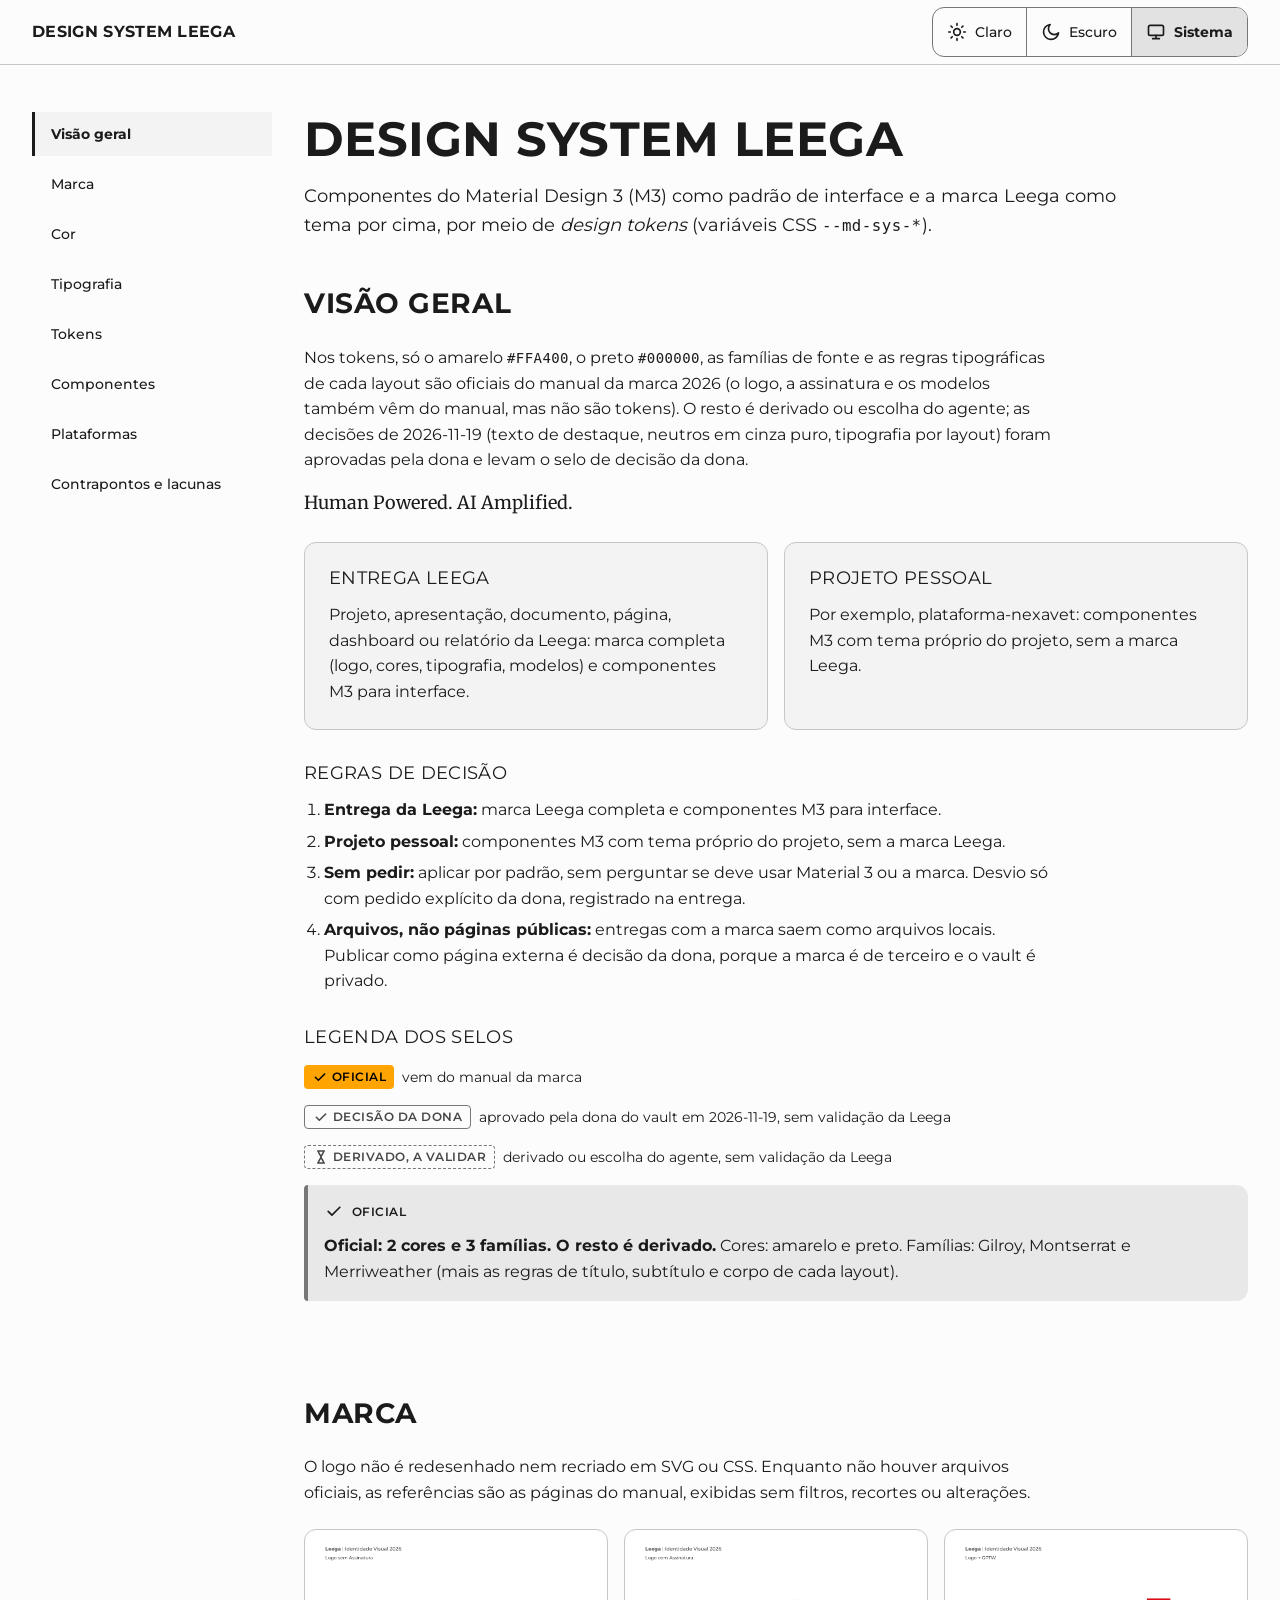
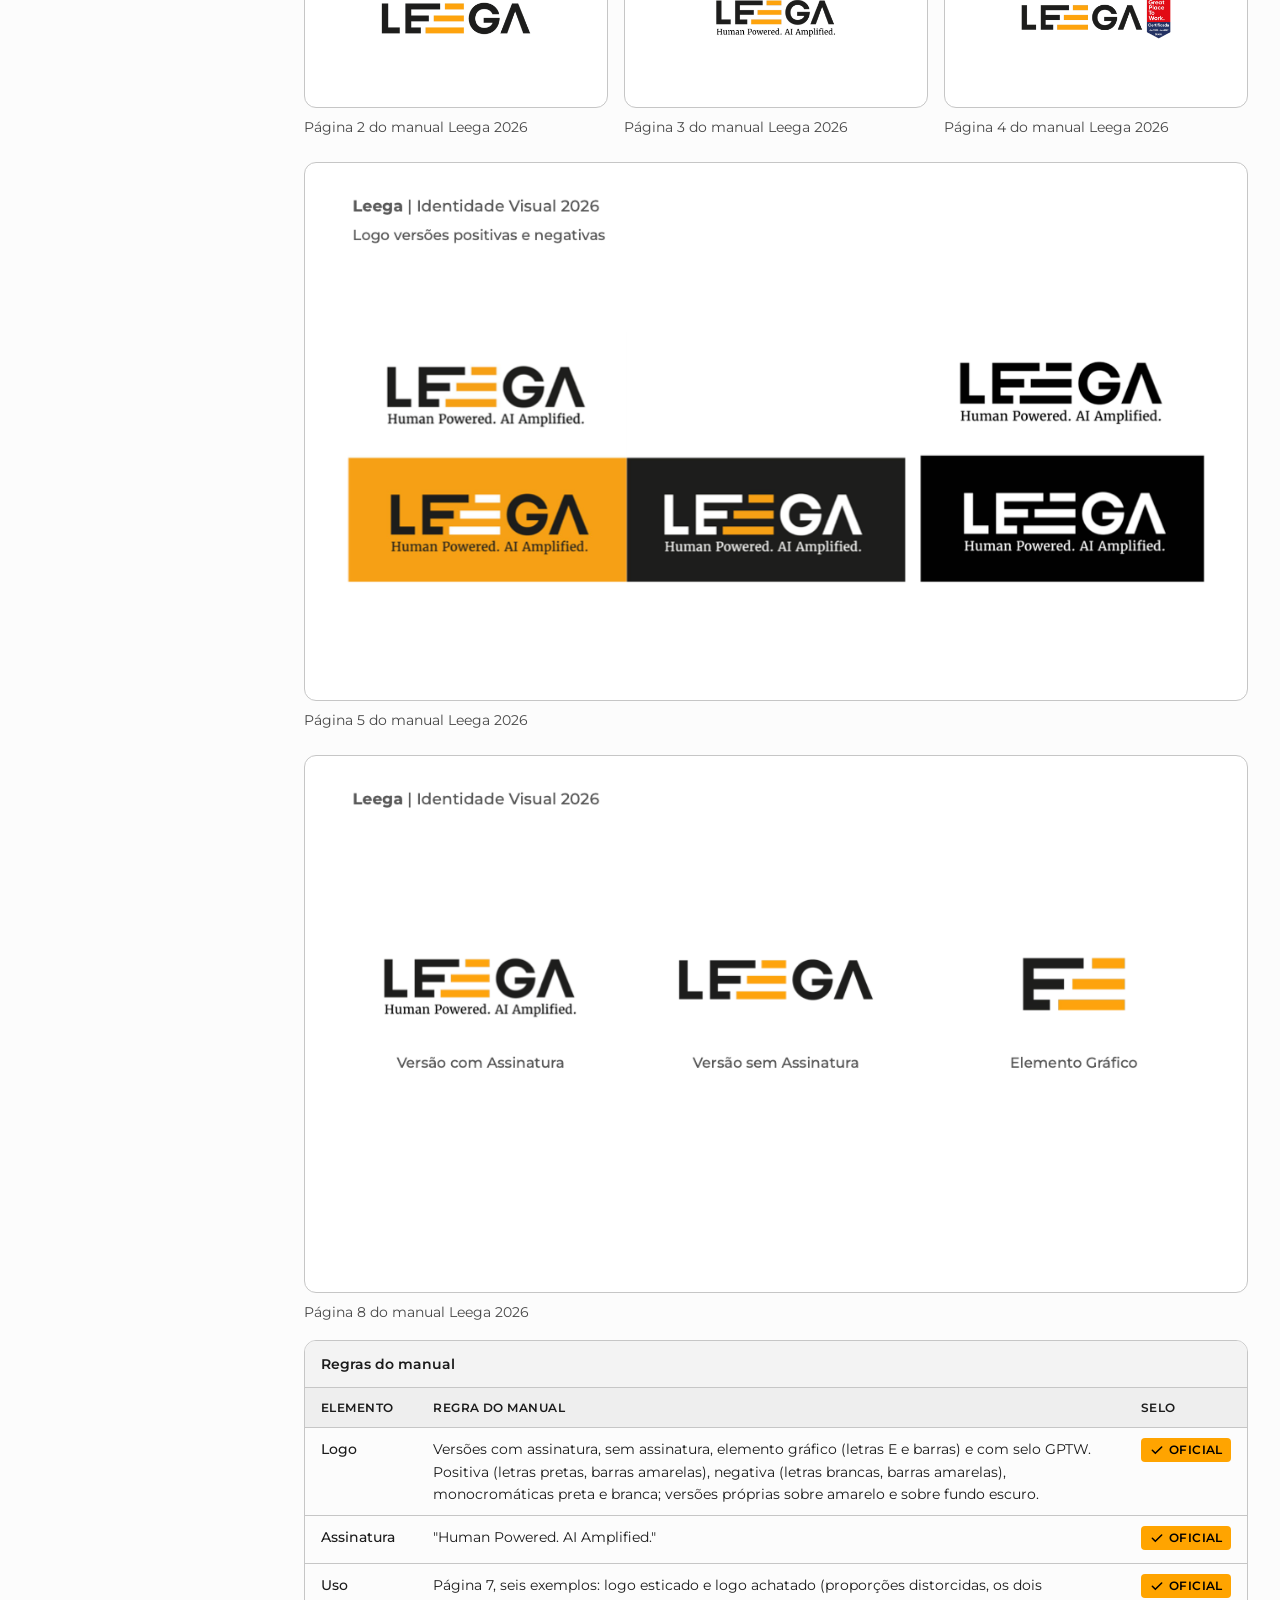
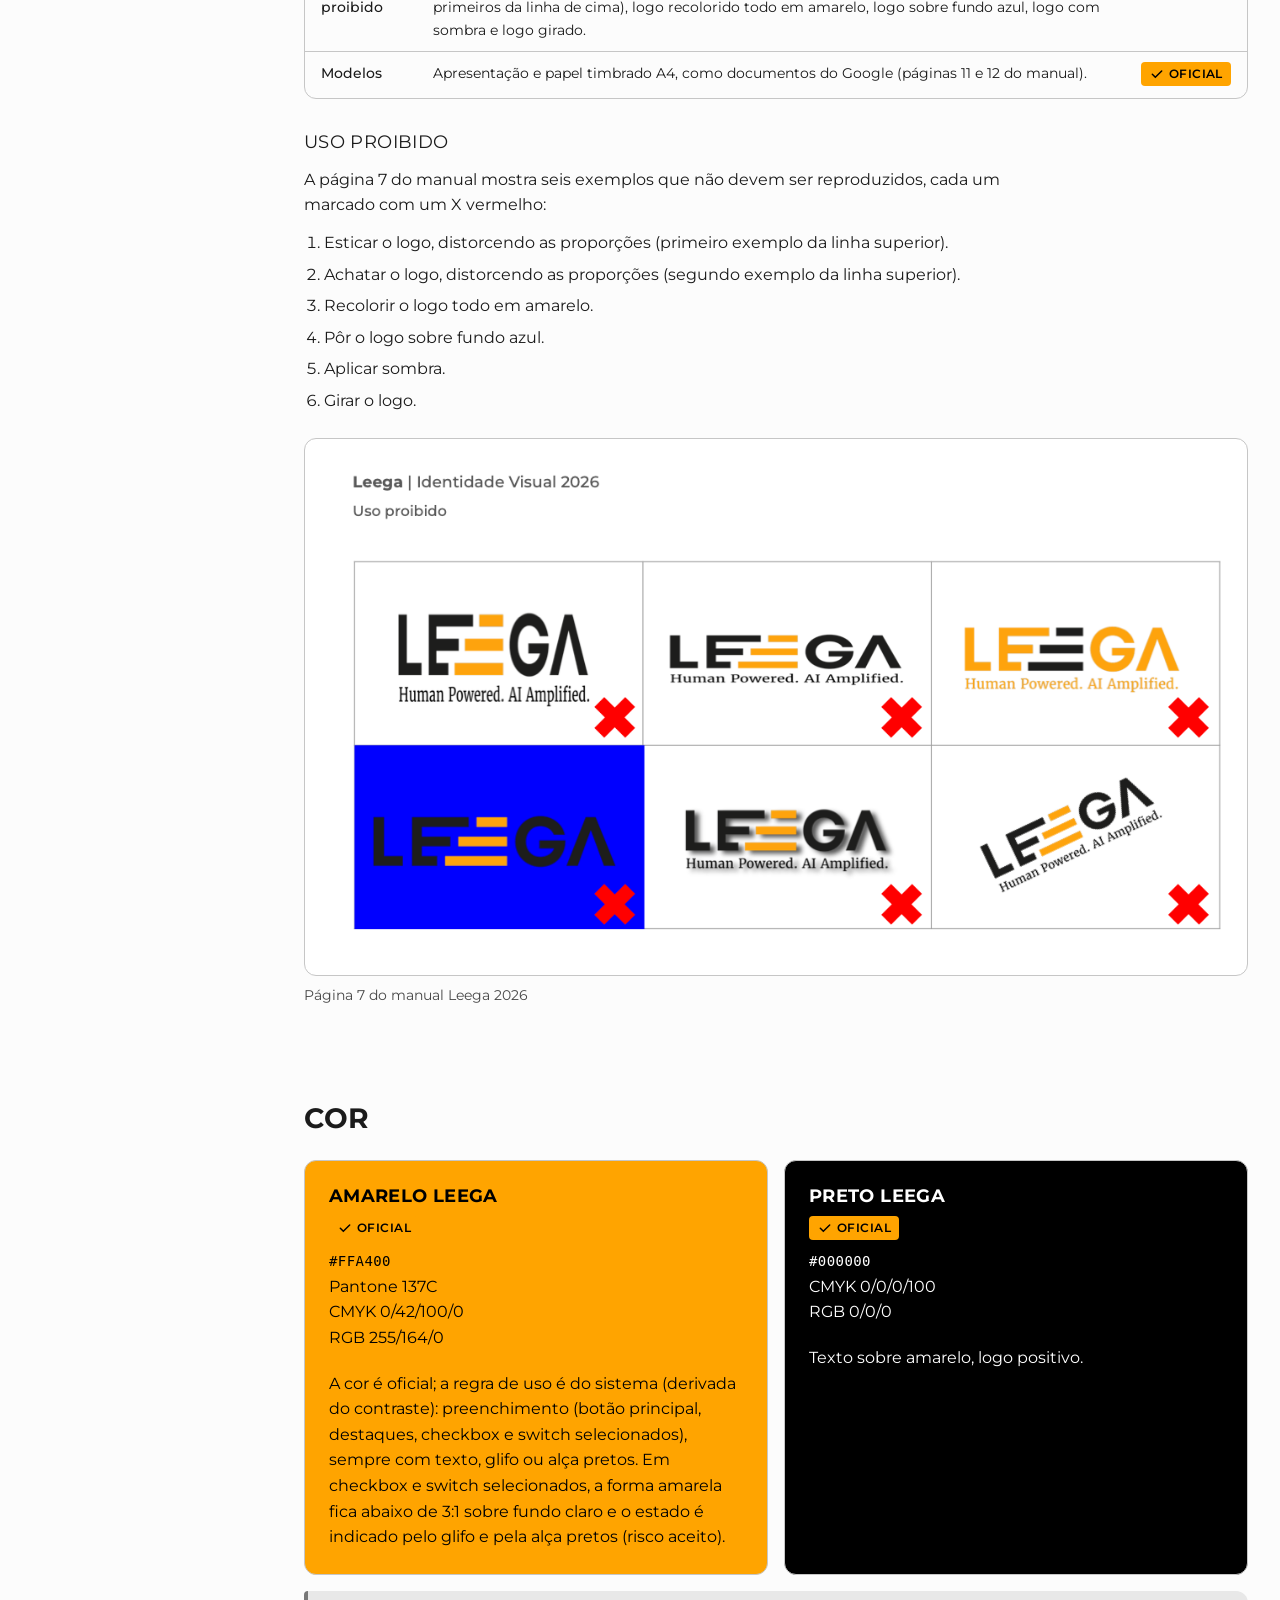
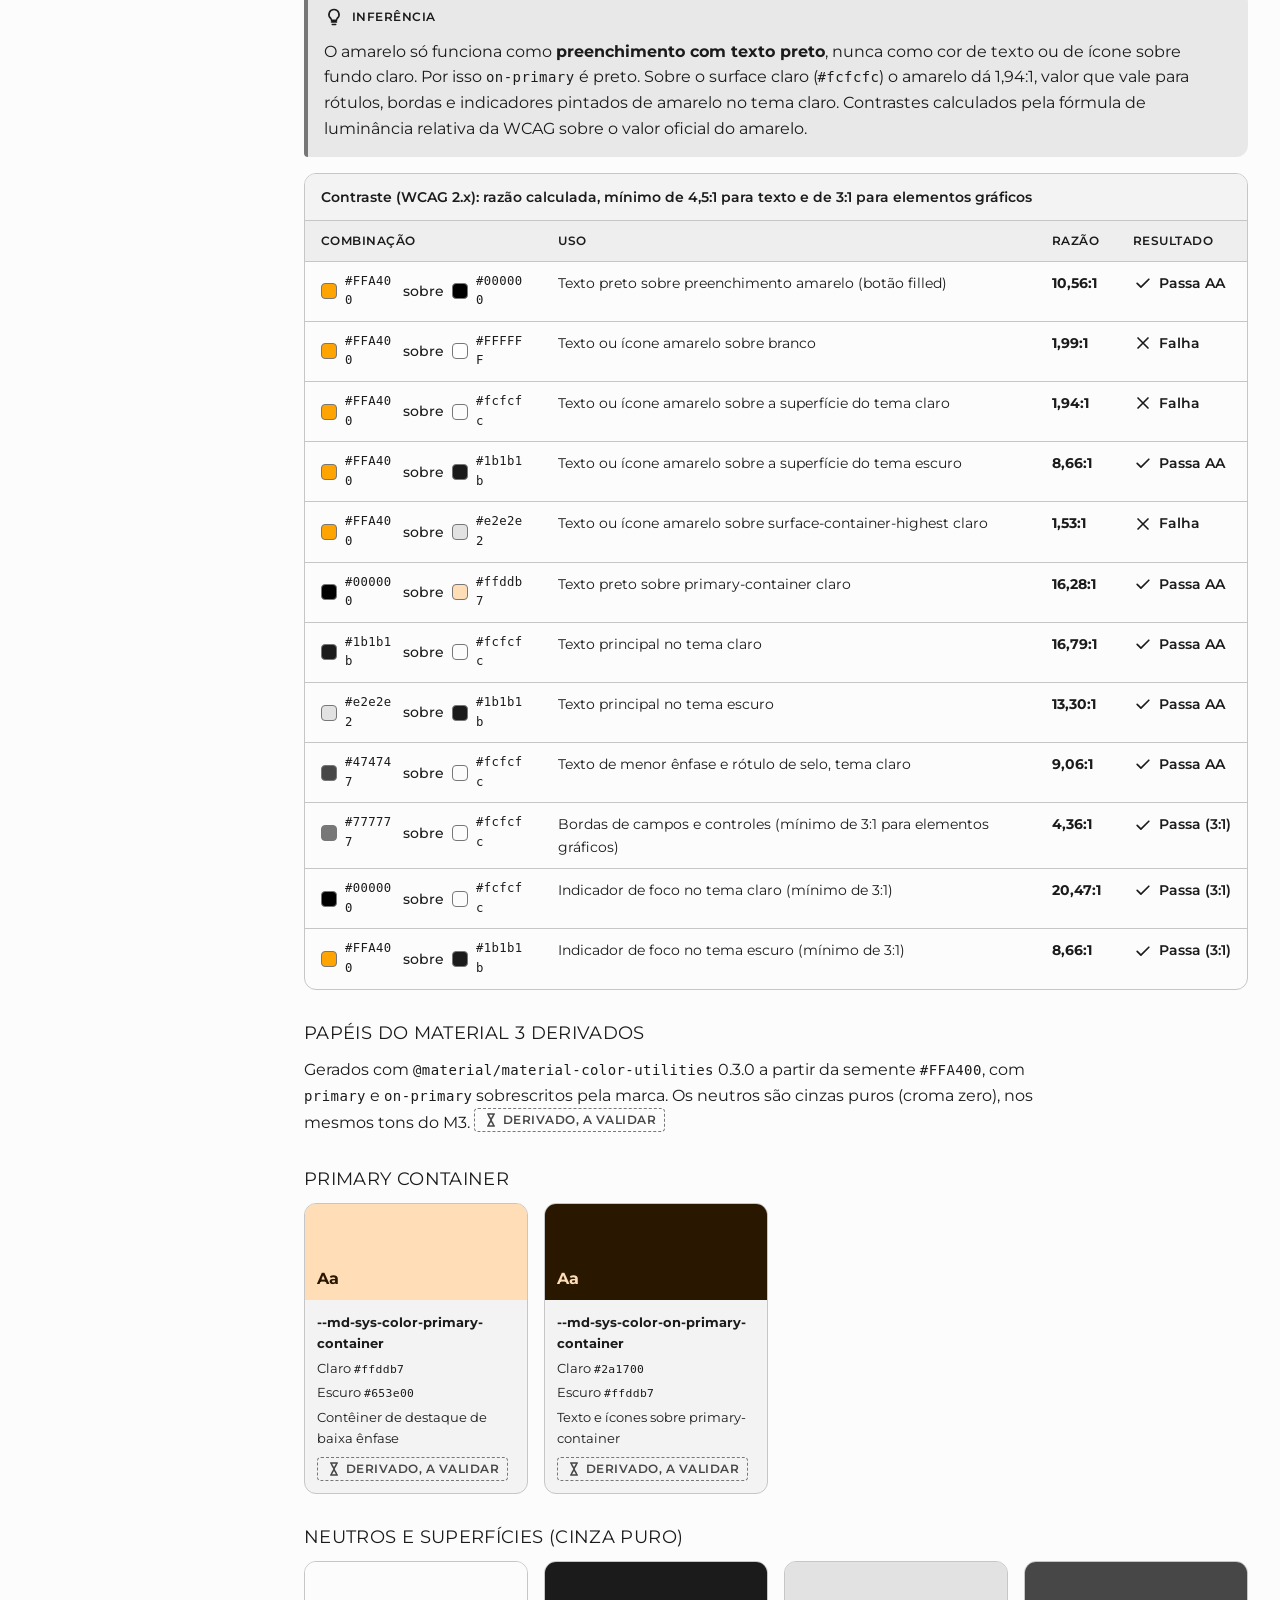
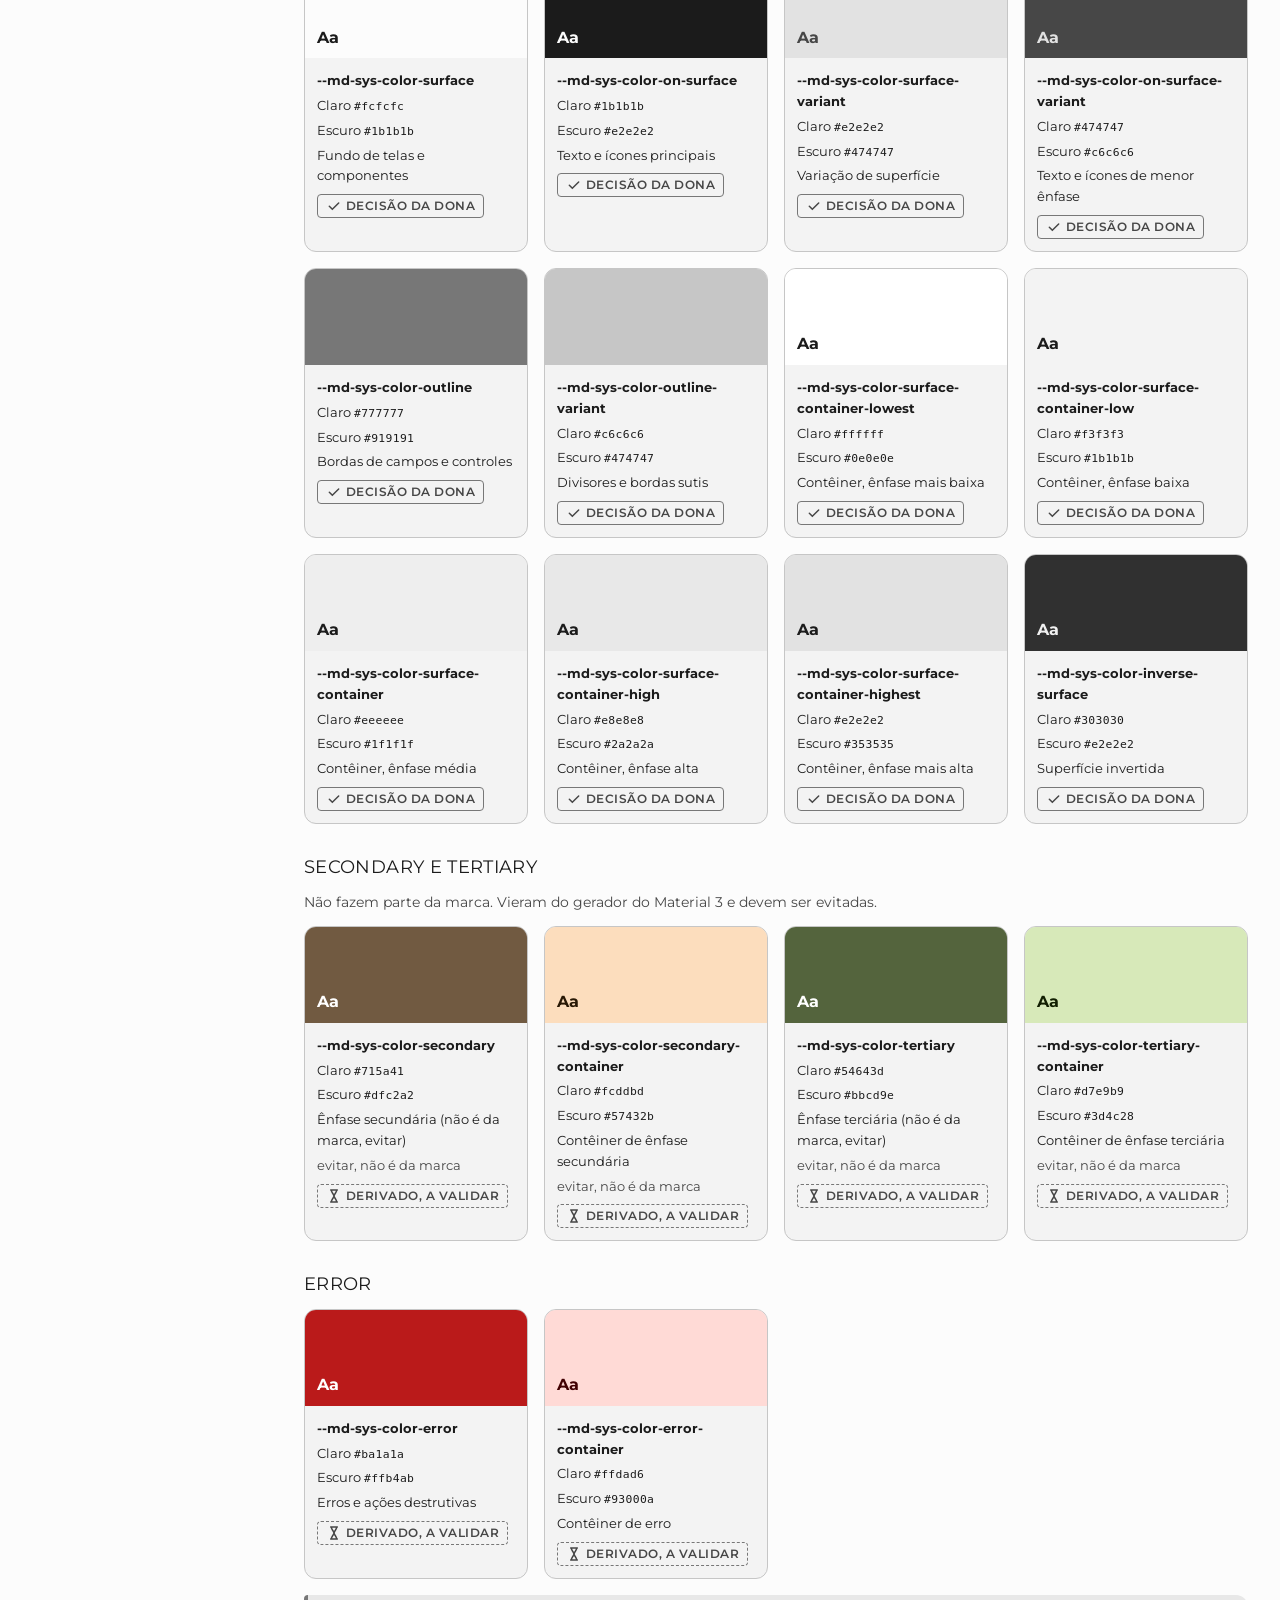
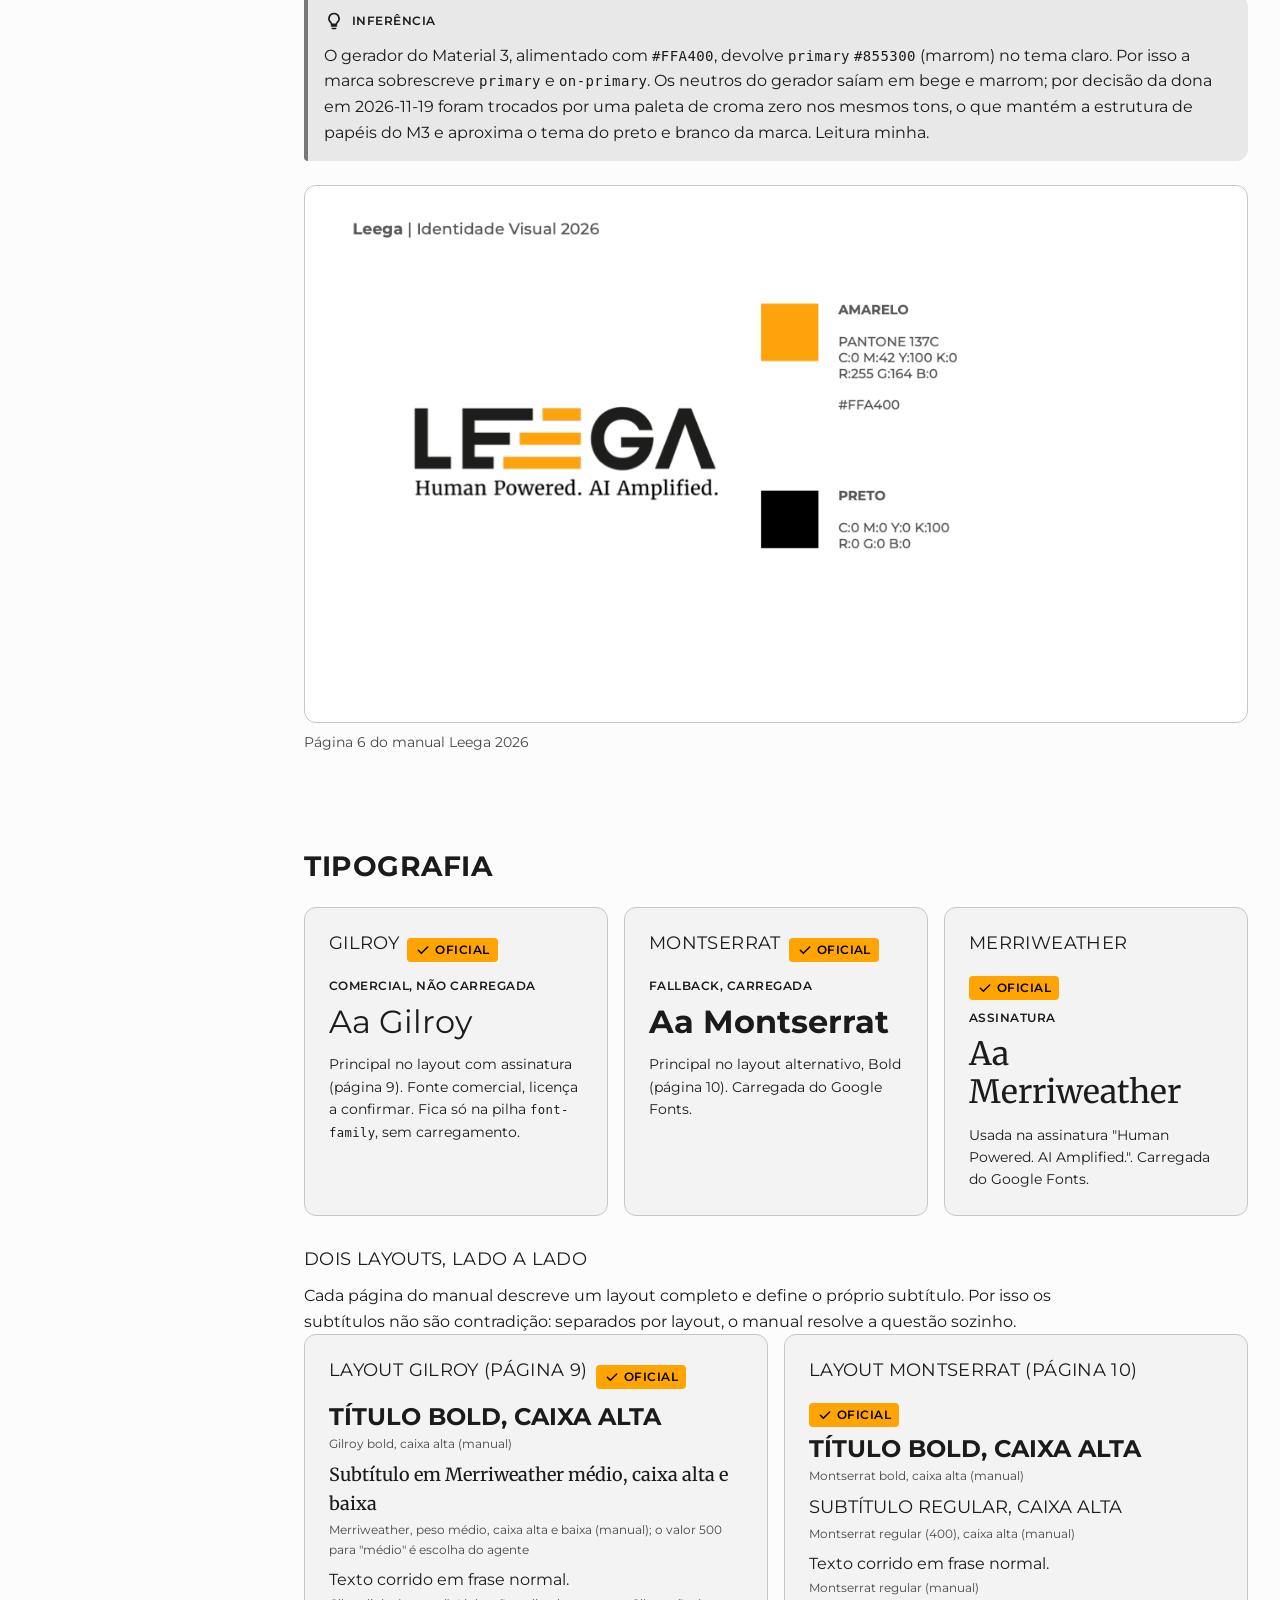
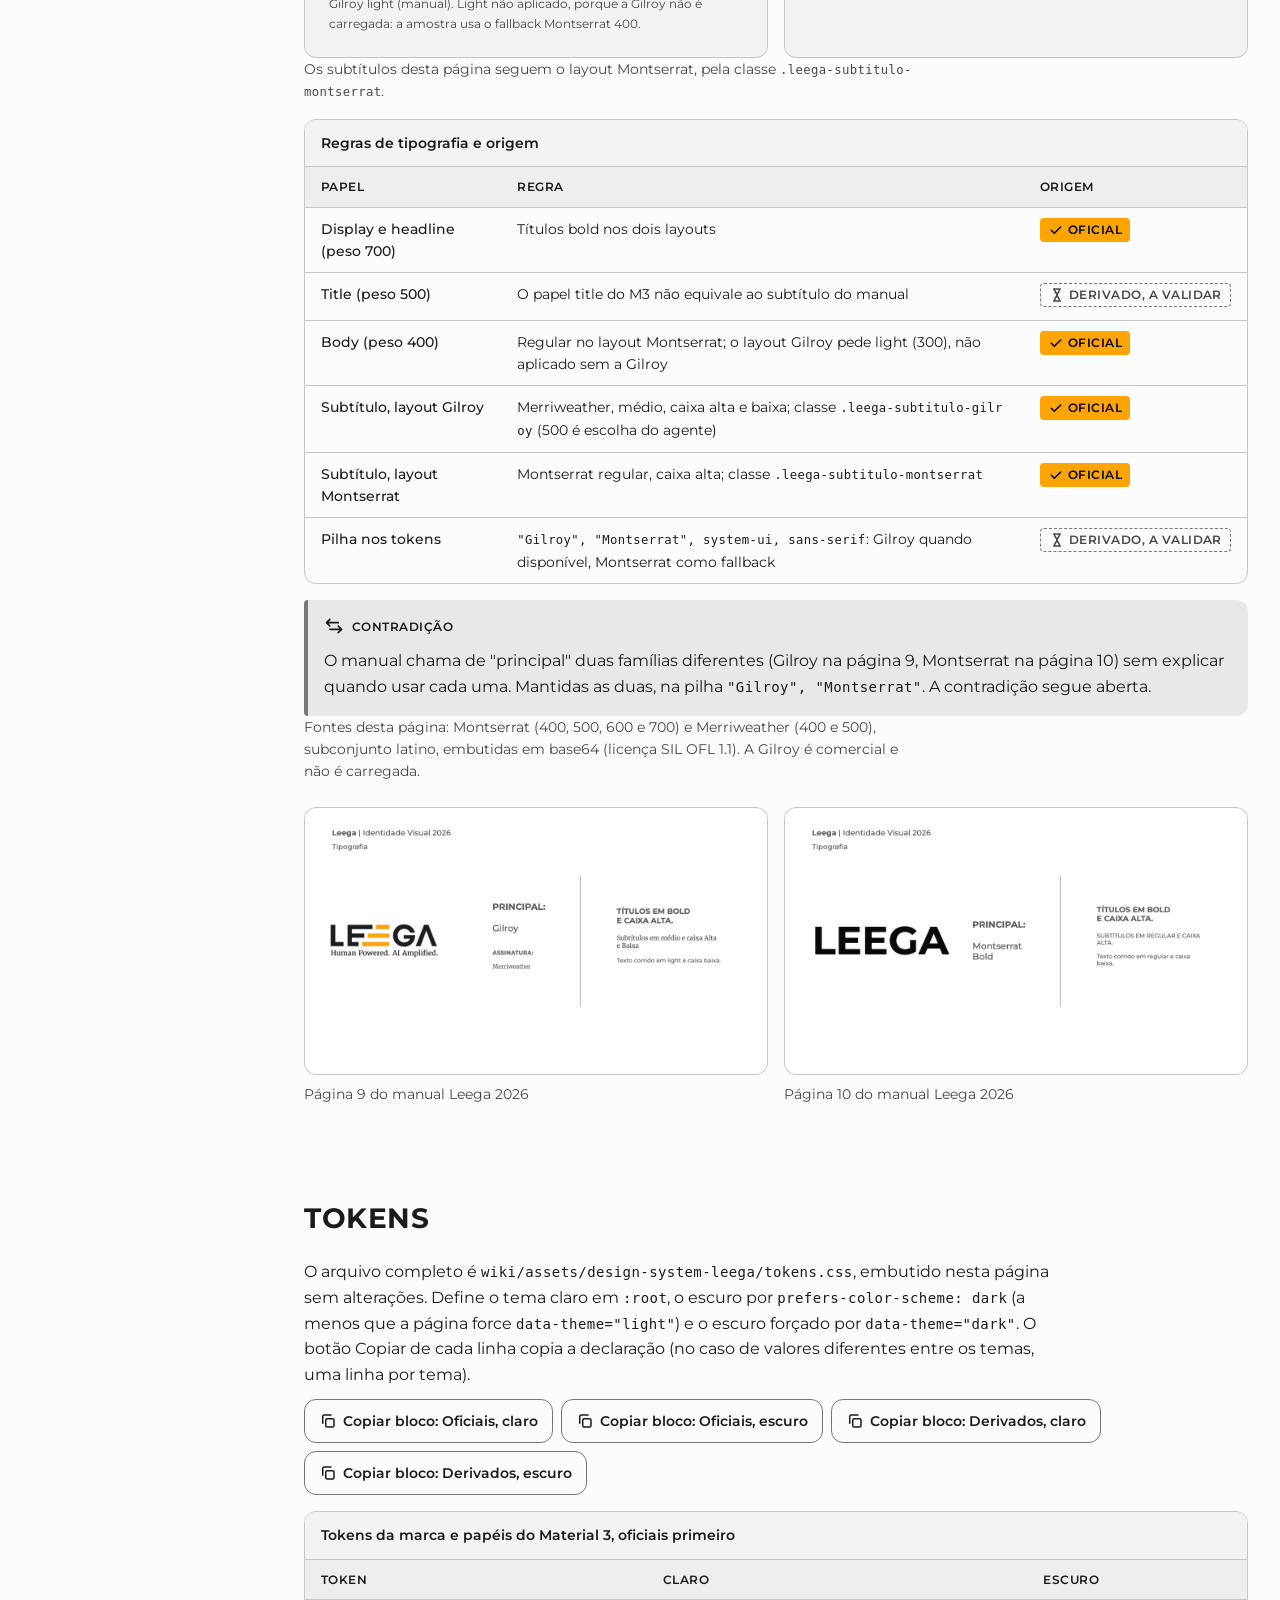
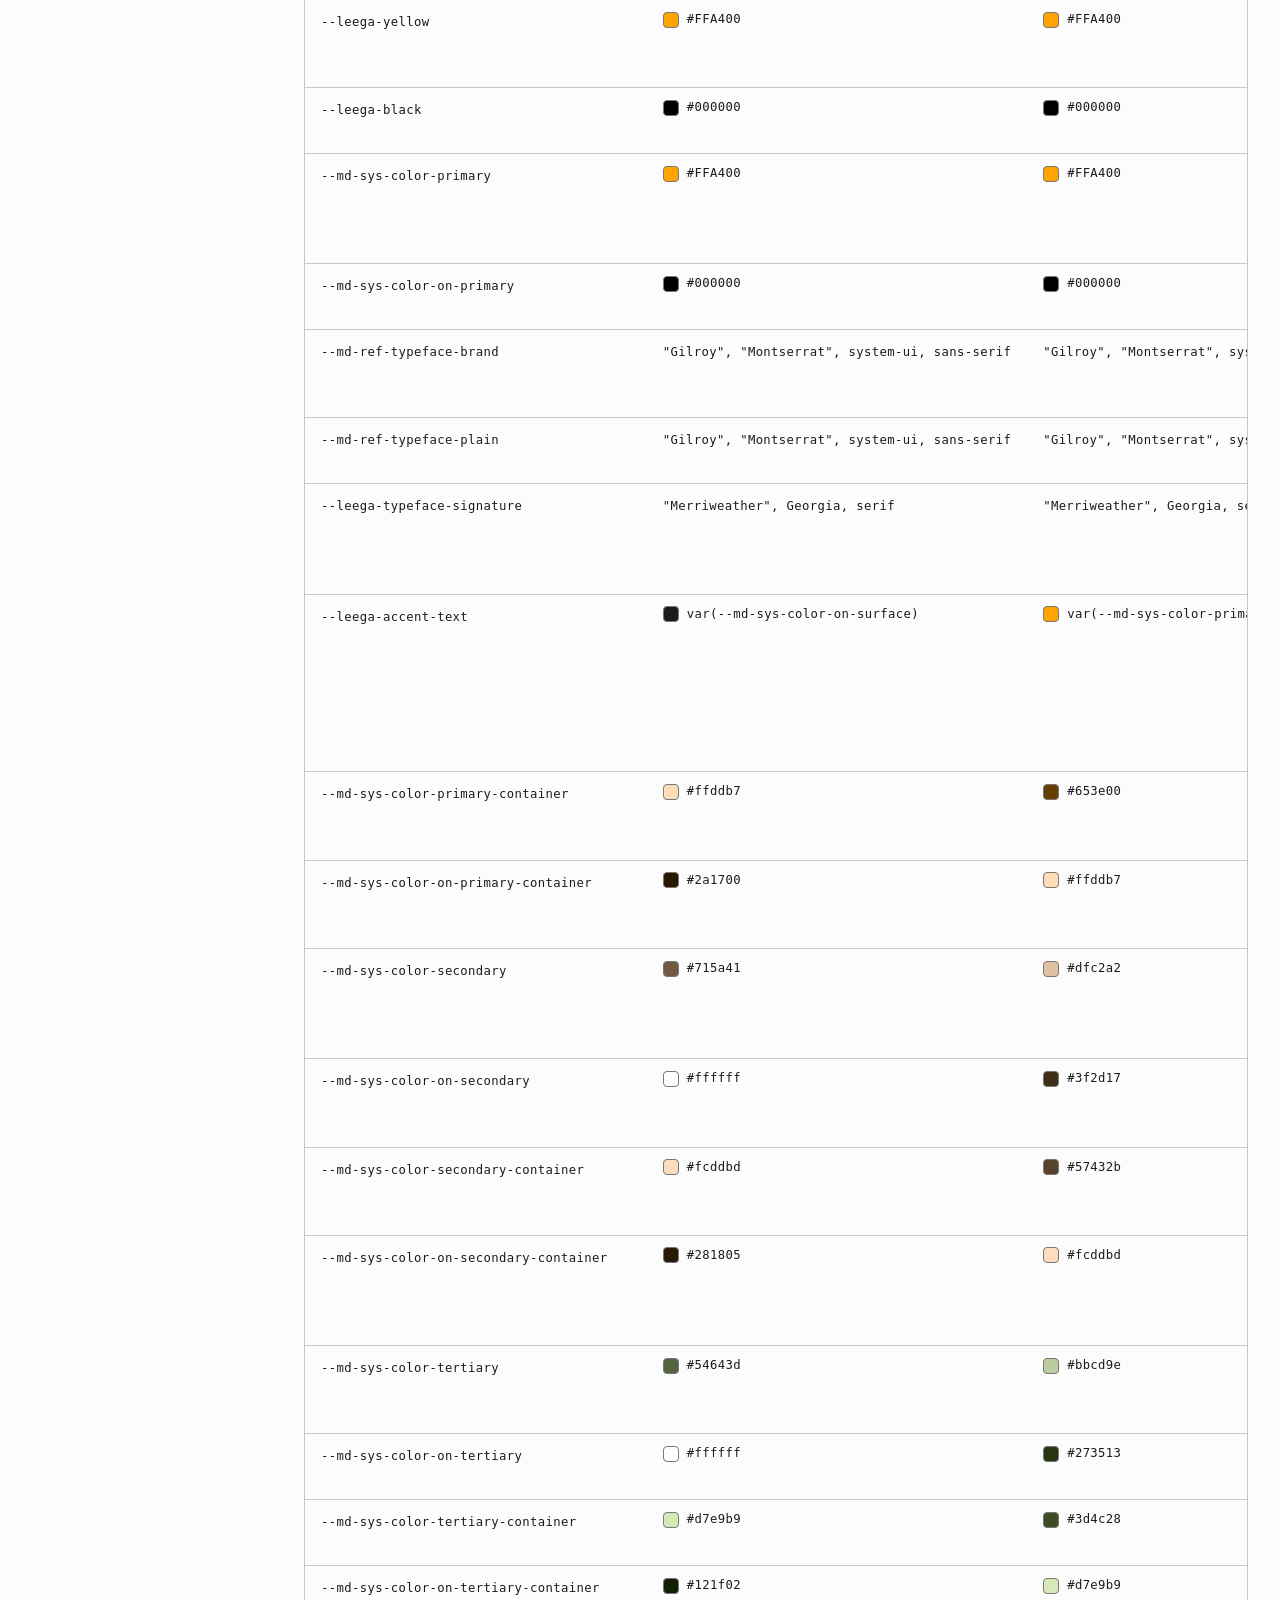
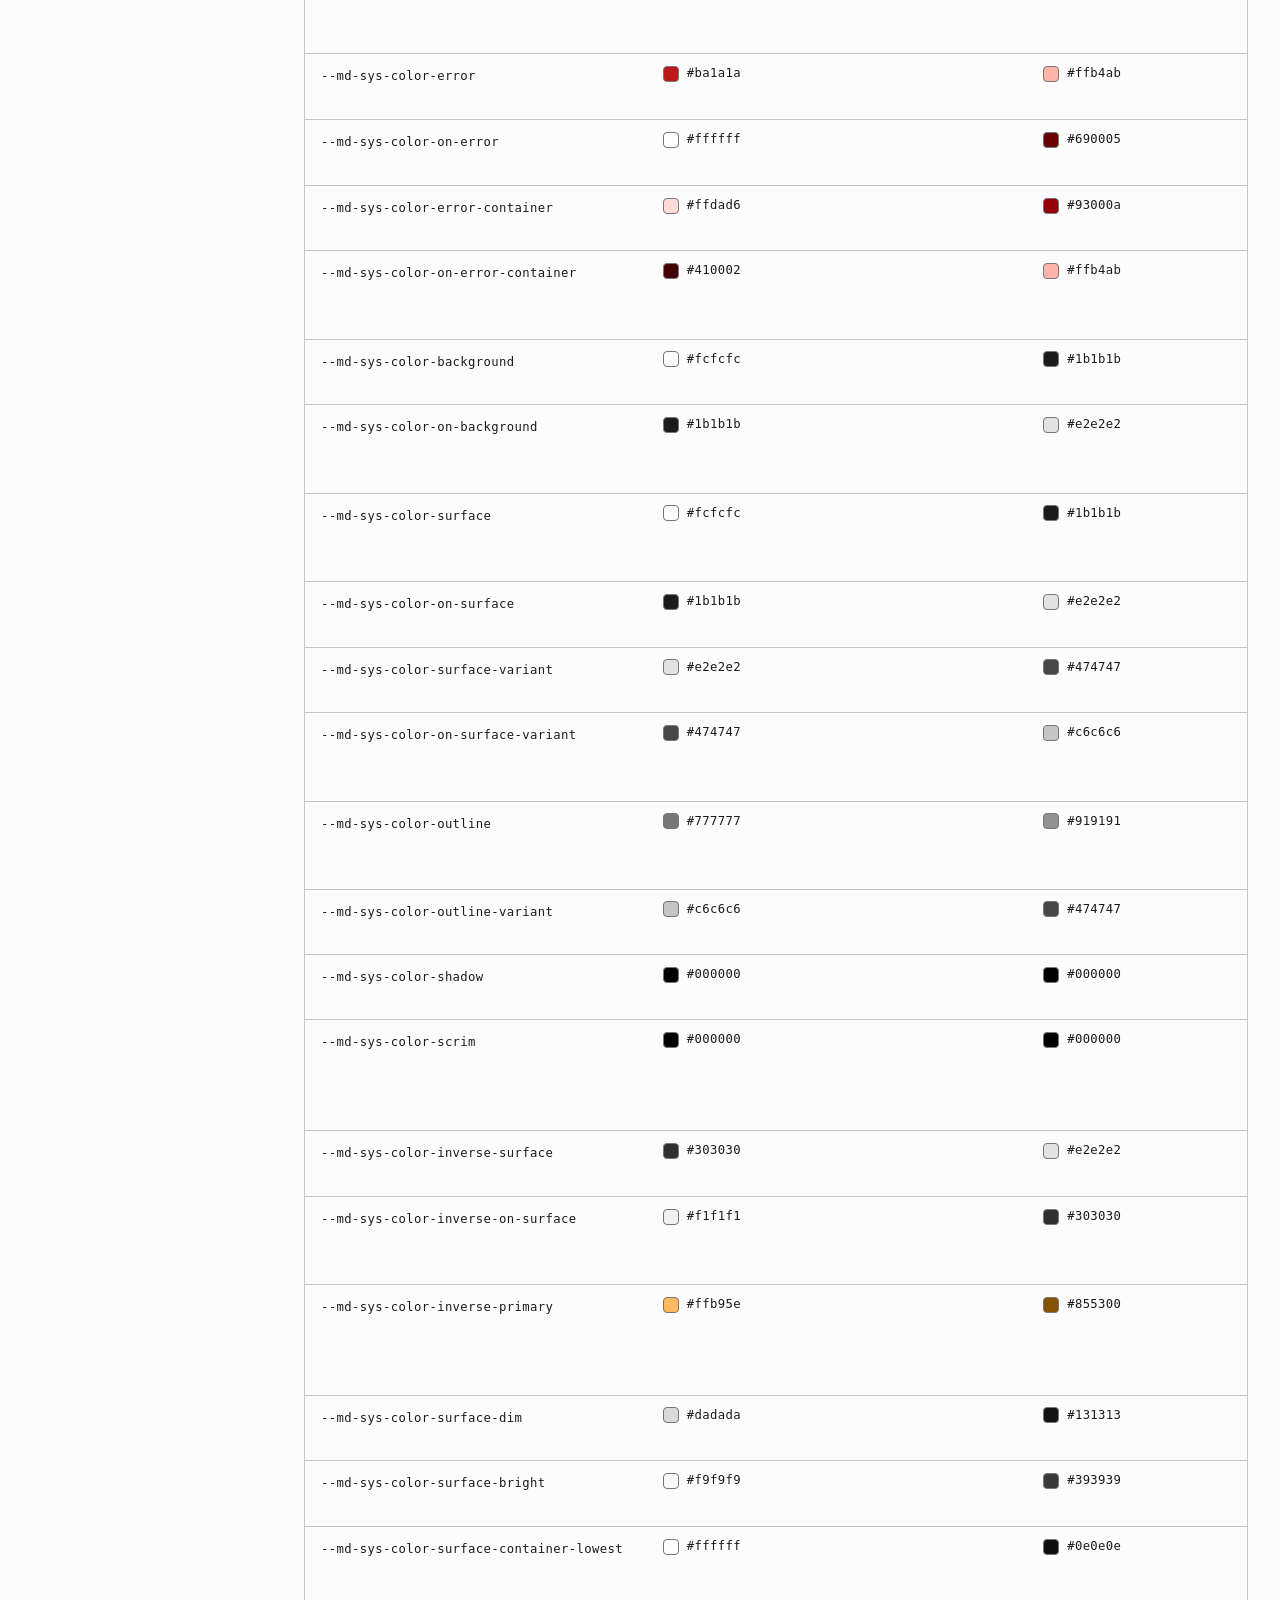
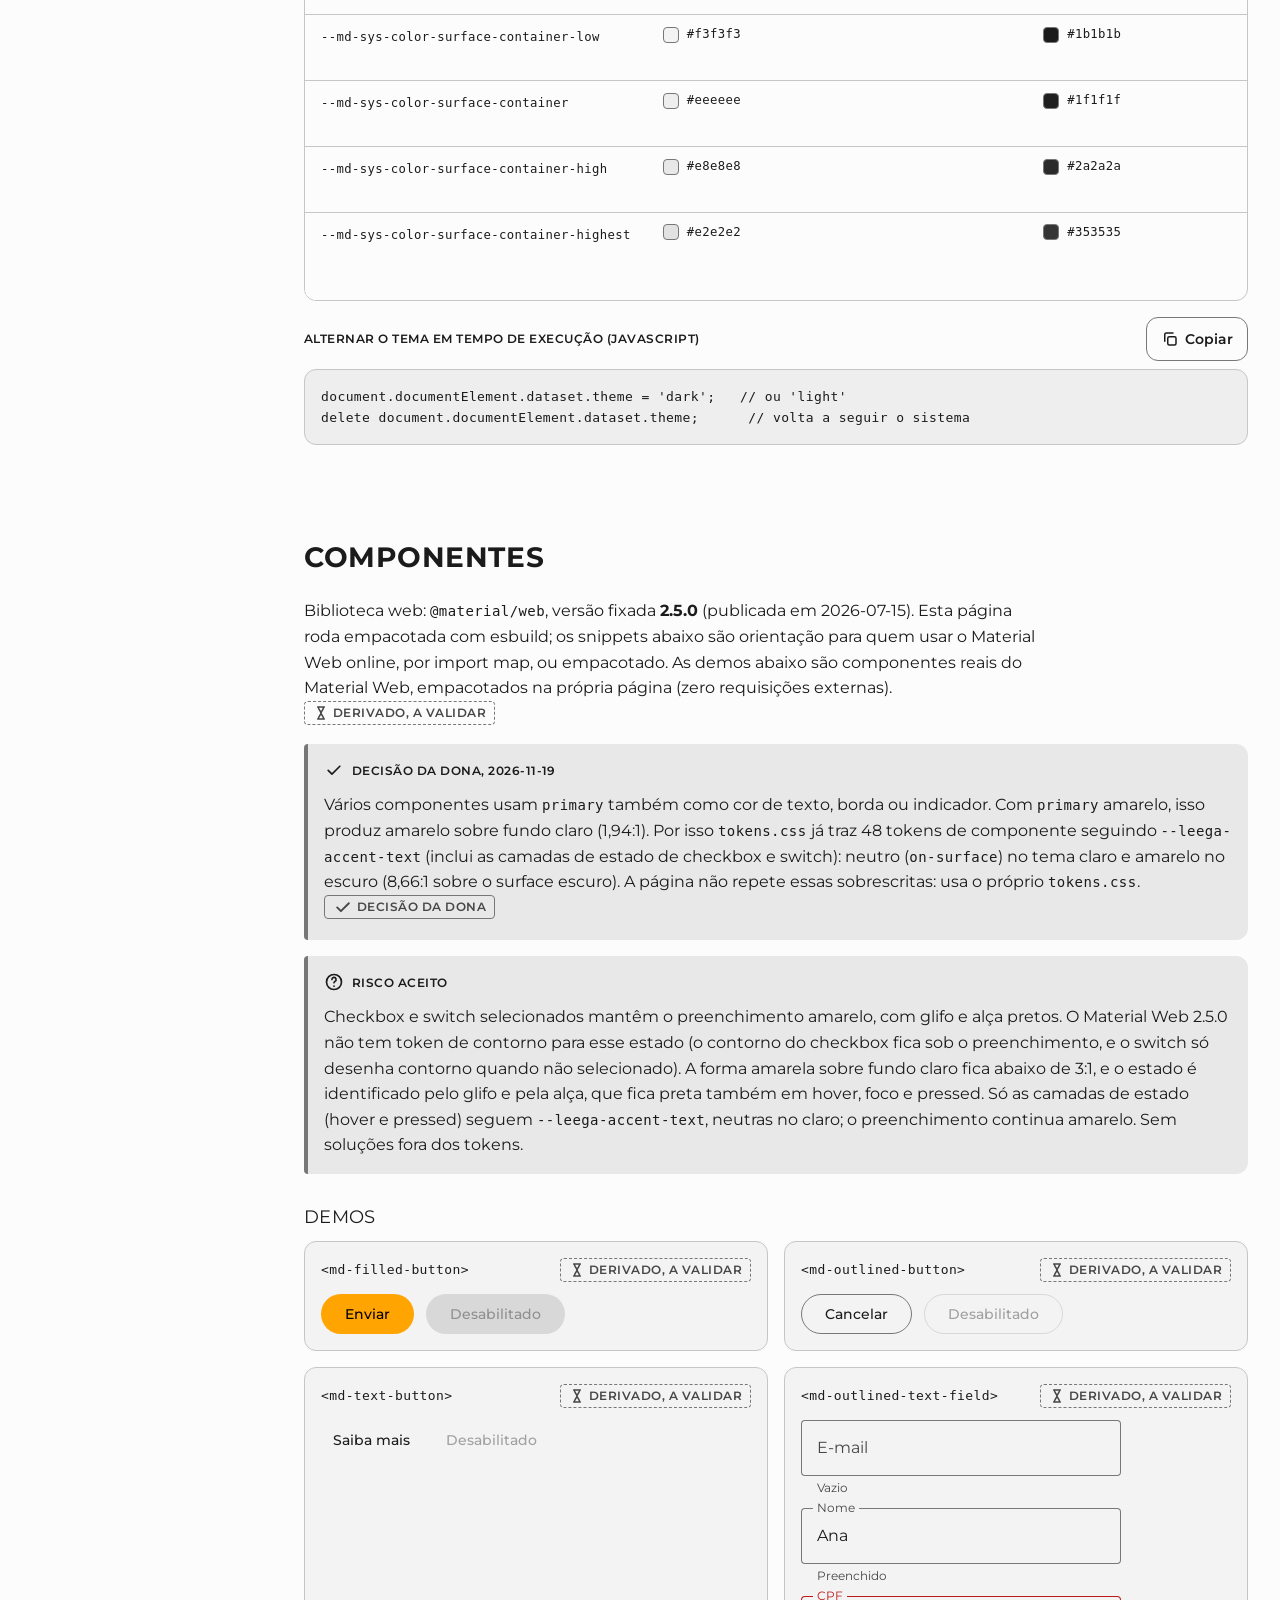
==== commit 9cef454e: "publicar: design-system-leega 2026.11.25 (imagens do manual) As 9 páginas do manual referenciadas pe" ====
--- a/artefatos/design-system-leega/index.html
+++ b/artefatos/design-system-leega/index.html
@@ -1128,12 +1128,12 @@
   <h2 id="h-marca">Marca</h2>
   <p class="measure">O logo não é redesenhado nem recriado em SVG ou CSS. Enquanto não houver arquivos oficiais, as referências são as páginas do manual, exibidas sem filtros, recortes ou alterações.</p>
   <div class="grid cols-3 gallery">
-    <figure class="shot"><div class="frame"><img src="../../../../wiki/assets/design-system-leega/manual/p2.png" width="1100" height="618" alt="Logo Leega sem assinatura, letras pretas e barras amarelas (página 2 do manual Leega 2026)"></div><figcaption>Página 2 do manual Leega 2026</figcaption></figure>
-    <figure class="shot"><div class="frame"><img src="../../../../wiki/assets/design-system-leega/manual/p3.png" width="1100" height="618" alt="Logo Leega com a assinatura &quot;Human Powered. AI Amplified.&quot; (página 3 do manual Leega 2026)" loading="lazy"></div><figcaption>Página 3 do manual Leega 2026</figcaption></figure>
-    <figure class="shot"><div class="frame"><img src="../../../../wiki/assets/design-system-leega/manual/p4.png" width="1100" height="618" alt="Logo Leega com o selo GPTW (página 4 do manual Leega 2026)" loading="lazy"></div><figcaption>Página 4 do manual Leega 2026</figcaption></figure>
+    <figure class="shot"><div class="frame"><img src="assets/manual/p2.png" width="1100" height="618" alt="Logo Leega sem assinatura, letras pretas e barras amarelas (página 2 do manual Leega 2026)"></div><figcaption>Página 2 do manual Leega 2026</figcaption></figure>
+    <figure class="shot"><div class="frame"><img src="assets/manual/p3.png" width="1100" height="618" alt="Logo Leega com a assinatura &quot;Human Powered. AI Amplified.&quot; (página 3 do manual Leega 2026)" loading="lazy"></div><figcaption>Página 3 do manual Leega 2026</figcaption></figure>
+    <figure class="shot"><div class="frame"><img src="assets/manual/p4.png" width="1100" height="618" alt="Logo Leega com o selo GPTW (página 4 do manual Leega 2026)" loading="lazy"></div><figcaption>Página 4 do manual Leega 2026</figcaption></figure>
   </div>
-  <div class="full"><figure class="shot"><div class="frame"><img src="../../../../wiki/assets/design-system-leega/manual/p5.png" width="1100" height="618" alt="Logo Leega com assinatura, em versões positiva e negativa (página 5 do manual Leega 2026)" loading="lazy"></div><figcaption>Página 5 do manual Leega 2026</figcaption></figure></div>
-  <div class="full"><figure class="shot"><div class="frame"><img src="../../../../wiki/assets/design-system-leega/manual/p8.png" width="1100" height="618" alt="Logo Leega com assinatura, sem assinatura e o elemento gráfico das letras E e barras (página 8 do manual Leega 2026)" loading="lazy"></div><figcaption>Página 8 do manual Leega 2026</figcaption></figure></div>
+  <div class="full"><figure class="shot"><div class="frame"><img src="assets/manual/p5.png" width="1100" height="618" alt="Logo Leega com assinatura, em versões positiva e negativa (página 5 do manual Leega 2026)" loading="lazy"></div><figcaption>Página 5 do manual Leega 2026</figcaption></figure></div>
+  <div class="full"><figure class="shot"><div class="frame"><img src="assets/manual/p8.png" width="1100" height="618" alt="Logo Leega com assinatura, sem assinatura e o elemento gráfico das letras E e barras (página 8 do manual Leega 2026)" loading="lazy"></div><figcaption>Página 8 do manual Leega 2026</figcaption></figure></div>
   <div class="table-wrap" role="region" aria-label="Regras do manual para a marca" tabindex="0"><table>
     <caption>Regras do manual</caption>
     <thead><tr><th scope="col">Elemento</th><th scope="col">Regra do manual</th><th scope="col">Selo</th></tr></thead>
@@ -1153,7 +1153,7 @@
     <li>Aplicar sombra.</li>
     <li>Girar o logo.</li>
   </ol>
-  <div class="full"><figure class="shot"><div class="frame"><img src="../../../../wiki/assets/design-system-leega/manual/p7.png" width="1100" height="618" alt="Seis exemplos de uso proibido do logo Leega, cada um marcado com um X vermelho (página 7 do manual Leega 2026)" loading="lazy"></div><figcaption>Página 7 do manual Leega 2026</figcaption></figure></div>
+  <div class="full"><figure class="shot"><div class="frame"><img src="assets/manual/p7.png" width="1100" height="618" alt="Seis exemplos de uso proibido do logo Leega, cada um marcado com um X vermelho (página 7 do manual Leega 2026)" loading="lazy"></div><figcaption>Página 7 do manual Leega 2026</figcaption></figure></div>
 </section>
 
 <section id="cor" aria-labelledby="h-cor">
@@ -1217,7 +1217,7 @@
 <div class="meta"><strong>--md-sys-color-error</strong><span>Claro <code>#ba1a1a</code></span><span>Escuro <code>#ffb4ab</code></span><span>Erros e ações destrutivas</span><span class="leega-badge leega-badge--derived"><svg class="ico" aria-hidden="true" focusable="false"><use href="#i-hourglass"/></svg>Derivado, a validar</span></div></div><div class="sw"><div class="blk" style="background:var(--md-sys-color-error-container)"><span style="color:var(--md-sys-color-on-error-container)">Aa</span></div>
 <div class="meta"><strong>--md-sys-color-error-container</strong><span>Claro <code>#ffdad6</code></span><span>Escuro <code>#93000a</code></span><span>Contêiner de erro</span><span class="leega-badge leega-badge--derived"><svg class="ico" aria-hidden="true" focusable="false"><use href="#i-hourglass"/></svg>Derivado, a validar</span></div></div></div>
   <div class="callout"><p class="label"><svg class="ico" aria-hidden="true" focusable="false"><use href="#i-bulb"/></svg>Inferência</p><p>O gerador do Material 3, alimentado com <code>#FFA400</code>, devolve <code>primary</code> <code>#855300</code> (marrom) no tema claro. Por isso a marca sobrescreve <code>primary</code> e <code>on-primary</code>. Os neutros do gerador saíam em bege e marrom; por decisão da dona em 2026-11-19 foram trocados por uma paleta de croma zero nos mesmos tons, o que mantém a estrutura de papéis do M3 e aproxima o tema do preto e branco da marca. Leitura minha.</p></div>
-  <div class="full"><figure class="shot"><div class="frame"><img src="../../../../wiki/assets/design-system-leega/manual/p6.png" width="1100" height="618" alt="Cores da marca Leega: amarelo (Pantone 137C, #FFA400) e preto, ao lado do logo (página 6 do manual Leega 2026)" loading="lazy"></div><figcaption>Página 6 do manual Leega 2026</figcaption></figure></div>
+  <div class="full"><figure class="shot"><div class="frame"><img src="assets/manual/p6.png" width="1100" height="618" alt="Cores da marca Leega: amarelo (Pantone 137C, #FFA400) e preto, ao lado do logo (página 6 do manual Leega 2026)" loading="lazy"></div><figcaption>Página 6 do manual Leega 2026</figcaption></figure></div>
 </section>
 
 <section id="tipografia" aria-labelledby="h-tipo">
@@ -1254,8 +1254,8 @@
   <div class="callout"><p class="label"><svg class="ico" aria-hidden="true" focusable="false"><use href="#i-swap"/></svg>Contradição</p><p>O manual chama de "principal" duas famílias diferentes (Gilroy na página 9, Montserrat na página 10) sem explicar quando usar cada uma. Mantidas as duas, na pilha <code>"Gilroy", "Montserrat"</code>. A contradição segue aberta.</p></div>
   <p class="measure small muted">Fontes desta página: Montserrat (400, 500, 600 e 700) e Merriweather (400 e 500), subconjunto latino, embutidas em base64 (licença SIL OFL 1.1). A Gilroy é comercial e não é carregada.</p>
   <div class="grid cols-2 gallery">
-    <figure class="shot"><div class="frame"><img src="../../../../wiki/assets/design-system-leega/manual/p9.png" width="1100" height="618" alt="Tipografia da marca: Gilroy como principal e Merriweather na assinatura, com as regras de título, subtítulo e texto corrido (página 9 do manual Leega 2026)" loading="lazy"></div><figcaption>Página 9 do manual Leega 2026</figcaption></figure>
-    <figure class="shot"><div class="frame"><img src="../../../../wiki/assets/design-system-leega/manual/p10.png" width="1100" height="618" alt="Tipografia da marca: Montserrat Bold como principal, com as regras de título, subtítulo e texto corrido (página 10 do manual Leega 2026)" loading="lazy"></div><figcaption>Página 10 do manual Leega 2026</figcaption></figure>
+    <figure class="shot"><div class="frame"><img src="assets/manual/p9.png" width="1100" height="618" alt="Tipografia da marca: Gilroy como principal e Merriweather na assinatura, com as regras de título, subtítulo e texto corrido (página 9 do manual Leega 2026)" loading="lazy"></div><figcaption>Página 9 do manual Leega 2026</figcaption></figure>
+    <figure class="shot"><div class="frame"><img src="assets/manual/p10.png" width="1100" height="618" alt="Tipografia da marca: Montserrat Bold como principal, com as regras de título, subtítulo e texto corrido (página 10 do manual Leega 2026)" loading="lazy"></div><figcaption>Página 10 do manual Leega 2026</figcaption></figure>
   </div>
 </section>
 
